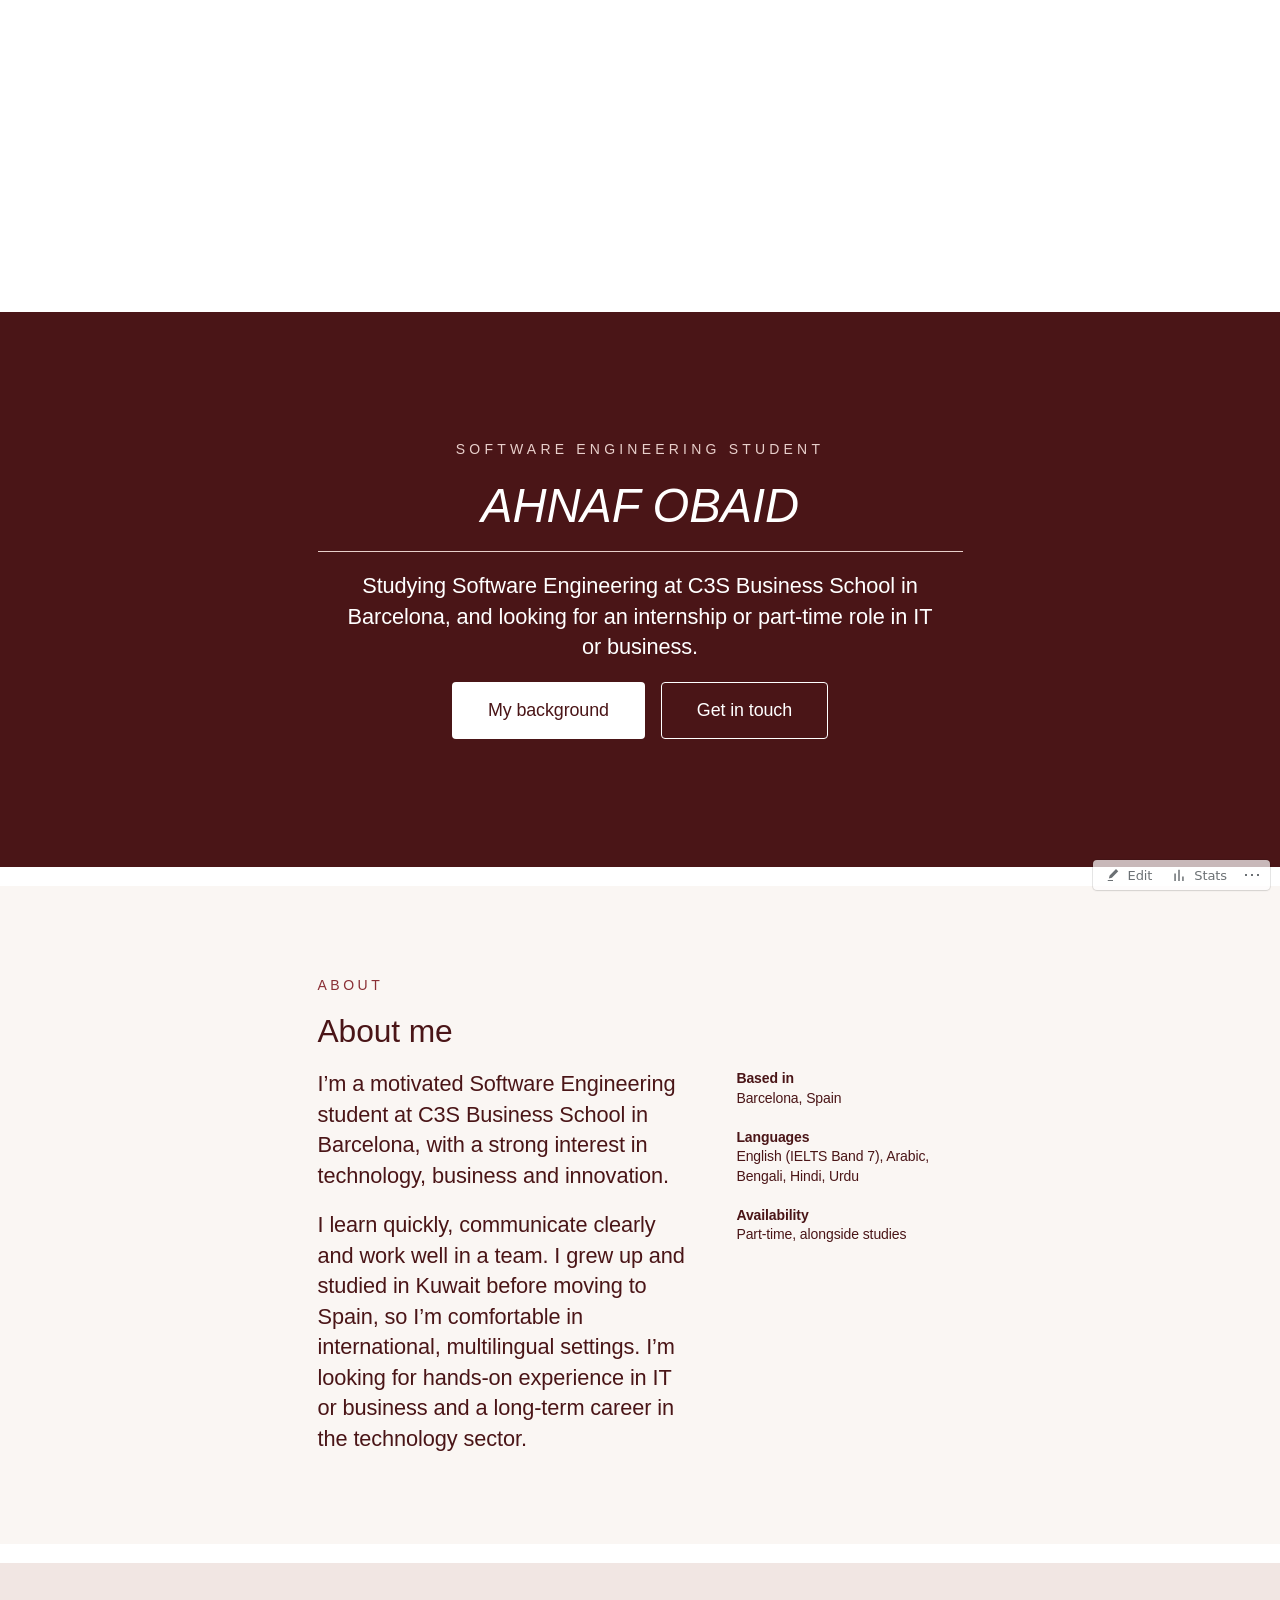
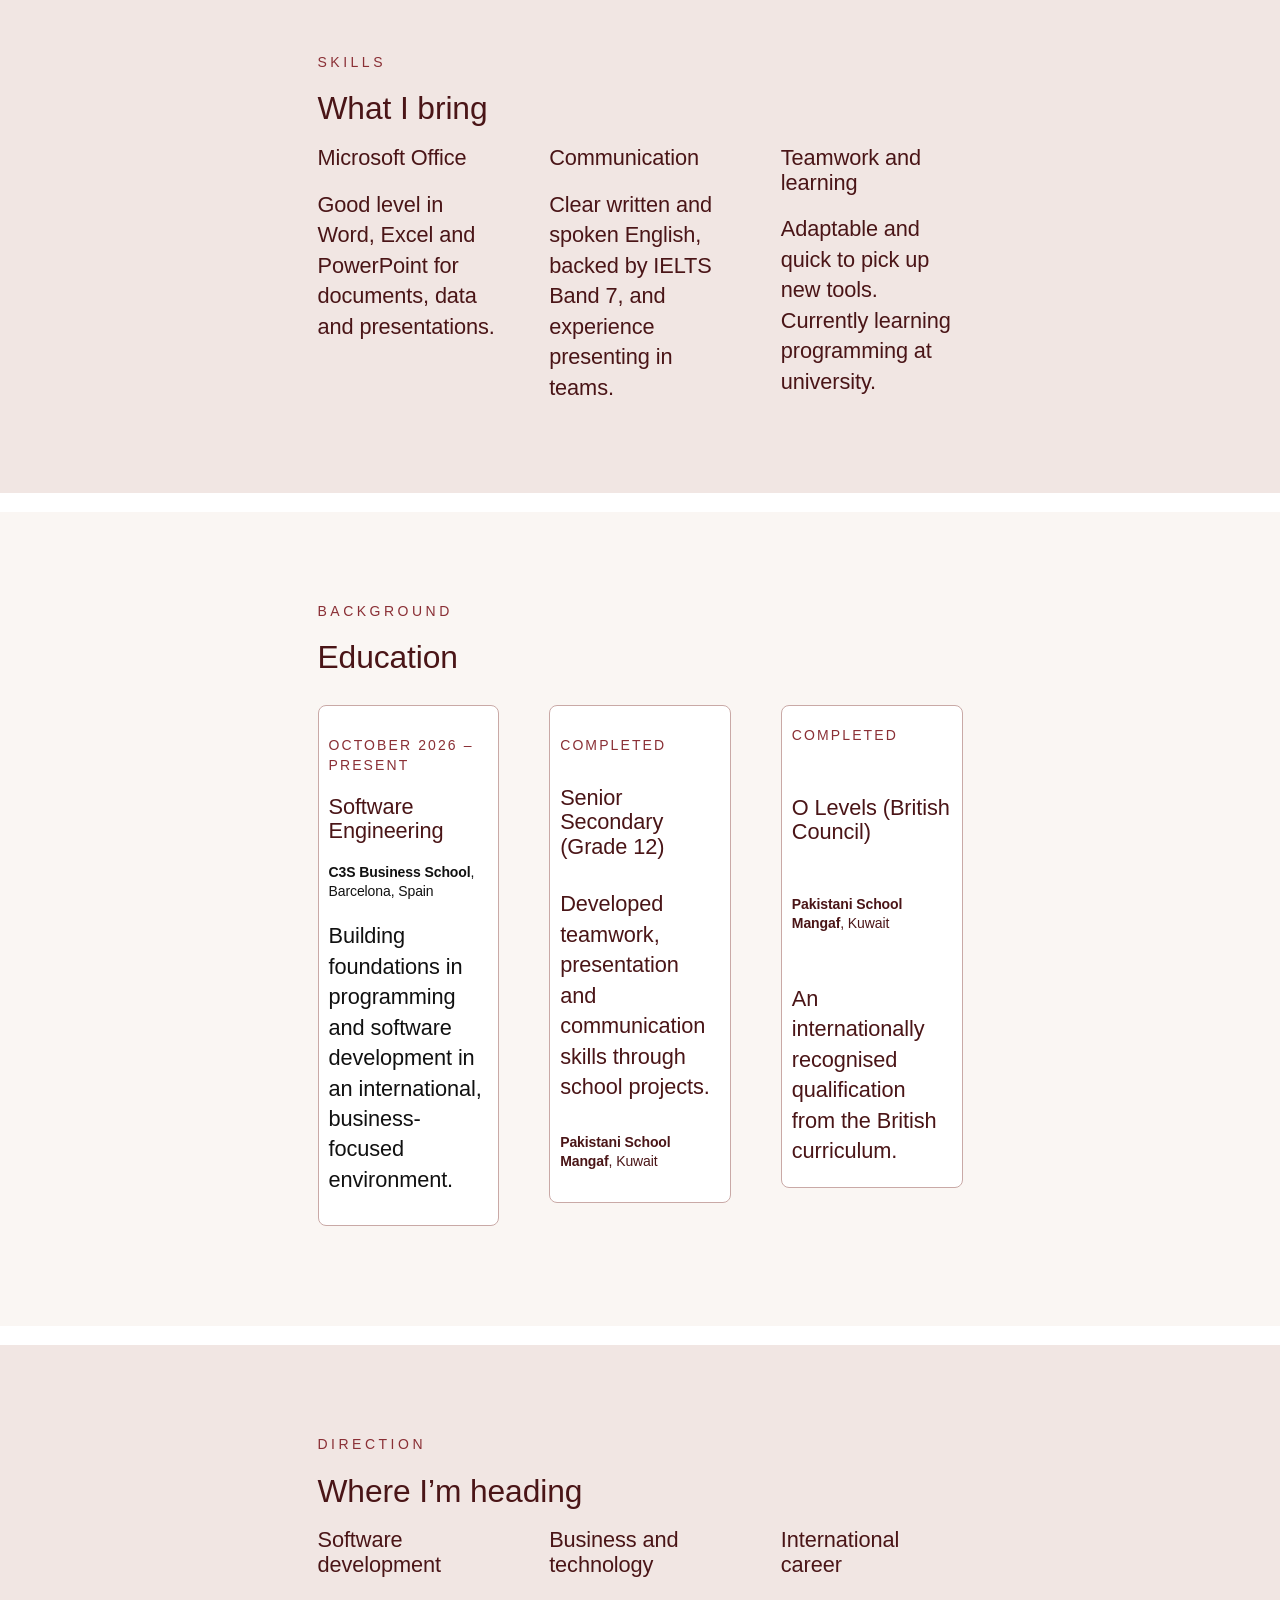
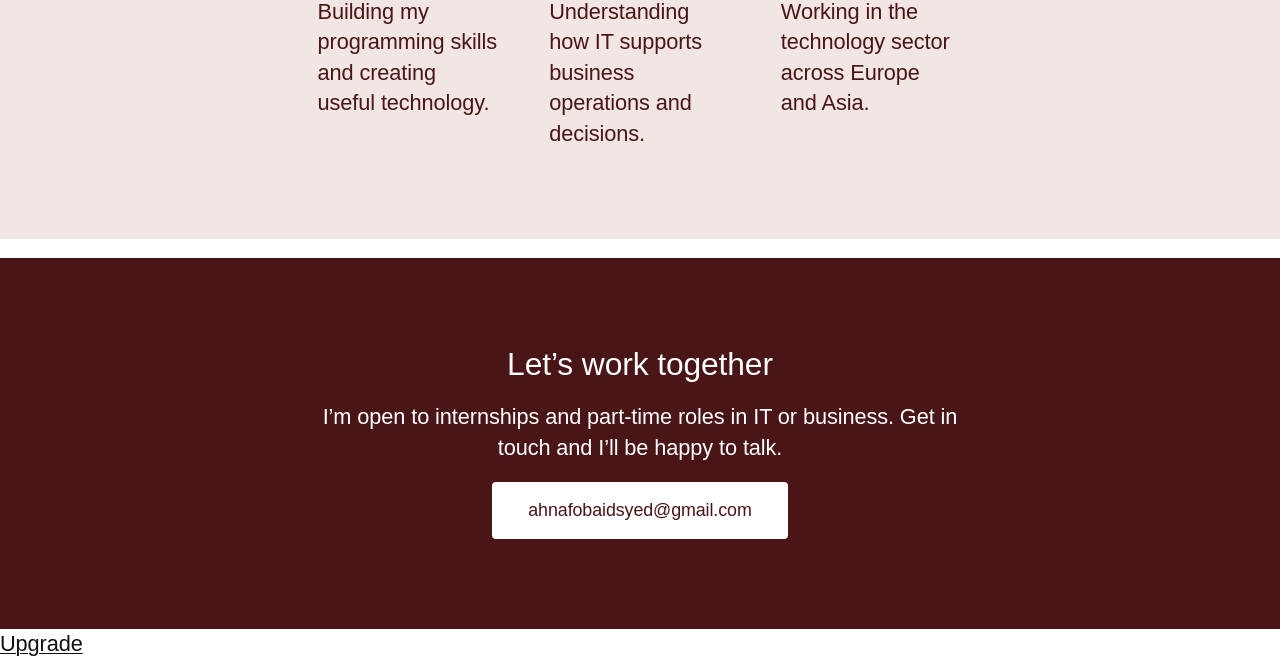
==== index.html @ d00e1584 "Add custom styles to index.html" ====
<!DOCTYPE html>
<!-- saved from url=(0033)https://ahnafobaid.wordpress.com/ -->
<html lang="en"><head><meta http-equiv="Content-Type" content="text/html; charset=UTF-8">
	<style>
  body, html, .wp-site-blocks, main, #page {
      margin-top: 0 !important;
      padding-top: 70px !important;
      top: 0 !important;
  }
</style>
	<meta name="viewport" content="width=device-width, initial-scale=1">
<meta name="robots" content="max-image-preview:large">
<title>Ahnaf Obaid – Personal Portfolio</title>
<link rel="dns-prefetch" href="https://s0.wp.com/">
<link rel="dns-prefetch" href="https://widgets.wp.com/">
<link rel="dns-prefetch" href="https://wordpress.com/">
<link rel="alternate" type="application/rss+xml" title="Ahnaf Obaid » Feed" href="https://ahnafobaid.wordpress.com/feed/">
<link rel="alternate" type="application/rss+xml" title="Ahnaf Obaid » Comments Feed" href="https://ahnafobaid.wordpress.com/comments/feed/">
	<script type="text/javascript">
		/* <![CDATA[ */
		function addLoadEvent(func) {
			var oldonload = window.onload;
			if (typeof window.onload != 'function') {
				window.onload = func;
			} else {
				window.onload = function () {
					oldonload();
					func();
				}
			}
		}
		/* ]]> */
	</script>
	<style id="wp-img-auto-sizes-contain-inline-css">
img:is([sizes=auto i],[sizes^="auto," i]){contain-intrinsic-size:3000px 1500px}
/*# sourceURL=wp-img-auto-sizes-contain-inline-css */
</style>
<link crossorigin="anonymous" rel="stylesheet" id="all-css-2-1" href="./index_files/saved_resource" type="text/css" media="all">
<style id="admin-bar-inline-css">
#wpadminbar .quicklinks li#wp-admin-bar-stats { height: 32px; }
#wpadminbar .quicklinks li#wp-admin-bar-stats a { height: 32px; padding: 0; }
#wpadminbar .quicklinks li#wp-admin-bar-stats a div { height: 32px; width: 95px; overflow: hidden; margin: 0 10px; }
#wpadminbar .quicklinks li#wp-admin-bar-stats a:hover div { width: auto; margin: 0 8px 0 10px; }
#wpadminbar .quicklinks li#wp-admin-bar-stats a img { height: 24px; margin: 4px 0; max-width: none; border: none; }
		#wpadminbar .quicklinks li img.blavatar {
			border-radius: 2px;
		}
		#wpadminbar #wp-admin-bar-site-name.has-site-icon > .ab-item {
			display: flex;
			align-items: center;
			gap: 6px;
		}
		#wpadminbar #wp-admin-bar-site-name.has-site-icon > .ab-item:before {
			content: none;
		}
		#wpadminbar #wp-admin-bar-site-name > .ab-item .site-icon {
			width: 20px;
			height: 20px;
			border-radius: 2px;
		}
		@media screen and (max-width: 782px) {
			#wpadminbar #wp-admin-bar-site-name > .ab-item .site-icon {
				position: absolute;
				top: 9px;
				left: 12px;
				width: 28px;
				height: 28px;
				margin: 0;
				border-radius: 4px;
			}
		}

		@media screen { html { margin-top: 32px !important; } }
		@media screen and ( max-width: 782px ) { html { margin-top: 46px !important; } }
	
@media print { #wpadminbar { display:none; } }

			.admin-bar {
				position: inherit !important;
				top: auto !important;
			}
			.admin-bar .goog-te-banner-frame {
				top: 32px !important
			}
			@media screen and (max-width: 782px) {
				.admin-bar .goog-te-banner-frame {
					top: 46px !important;
				}
			}
			@media screen and (max-width: 480px) {
				.admin-bar .goog-te-banner-frame {
					position: absolute;
				}
			}
		
/*# sourceURL=admin-bar-inline-css */
</style>
<style id="wp-block-site-title-inline-css">
.wp-block-site-title{box-sizing:border-box}.wp-block-site-title :where(a){color:inherit;font-family:inherit;font-size:inherit;font-style:inherit;font-weight:inherit;letter-spacing:inherit;line-height:inherit;text-decoration:inherit}
/*# sourceURL=/wp-content/plugins/gutenberg-core/v24.2.0/build/styles/block-library/site-title/style.min.css */
</style>
<style id="wp-block-group-inline-css">
.wp-block-group{box-sizing:border-box}:where(.wp-block-group.wp-block-group-is-layout-constrained){position:relative}
/*# sourceURL=/wp-content/plugins/gutenberg-core/v24.2.0/build/styles/block-library/group/style.min.css */
</style>
<style id="wp-block-paragraph-inline-css">
.is-small-text{font-size:.875em}.is-regular-text{font-size:1em}.is-large-text{font-size:2.25em}.is-larger-text{font-size:3em}.has-drop-cap:not(:focus):first-letter{float:left;font-size:8.4em;font-style:normal;font-weight:100;line-height:.68;margin:.05em .1em 0 0;text-transform:uppercase}body.rtl .has-drop-cap:not(:focus):first-letter{float:none;margin-left:.1em}p.has-drop-cap.has-background{overflow:hidden}:root :where(p.has-background){padding:var(--wp--style--block-background-padding,1.25em 2.375em)}:where(p.has-text-color:not(.has-link-color)) a{color:inherit}p.has-text-align-left[style*="writing-mode:vertical-lr"],p.has-text-align-right[style*="writing-mode:vertical-rl"]{rotate:180deg}
/*# sourceURL=/wp-content/plugins/gutenberg-core/v24.2.0/build/styles/block-library/paragraph/style.min.css */
</style>
<style id="wp-block-heading-inline-css">
h1:where(.wp-block-heading).has-background,h2:where(.wp-block-heading).has-background,h3:where(.wp-block-heading).has-background,h4:where(.wp-block-heading).has-background,h5:where(.wp-block-heading).has-background,h6:where(.wp-block-heading).has-background{padding:var(--wp--style--block-background-padding,1.25em 2.375em)}h1.has-text-align-left[style*=writing-mode]:where([style*=vertical-lr]),h1.has-text-align-right[style*=writing-mode]:where([style*=vertical-rl]),h2.has-text-align-left[style*=writing-mode]:where([style*=vertical-lr]),h2.has-text-align-right[style*=writing-mode]:where([style*=vertical-rl]),h3.has-text-align-left[style*=writing-mode]:where([style*=vertical-lr]),h3.has-text-align-right[style*=writing-mode]:where([style*=vertical-rl]),h4.has-text-align-left[style*=writing-mode]:where([style*=vertical-lr]),h4.has-text-align-right[style*=writing-mode]:where([style*=vertical-rl]),h5.has-text-align-left[style*=writing-mode]:where([style*=vertical-lr]),h5.has-text-align-right[style*=writing-mode]:where([style*=vertical-rl]),h6.has-text-align-left[style*=writing-mode]:where([style*=vertical-lr]),h6.has-text-align-right[style*=writing-mode]:where([style*=vertical-rl]){rotate:180deg}
/*# sourceURL=/wp-content/plugins/gutenberg-core/v24.2.0/build/styles/block-library/heading/style.min.css */
</style>
<style id="wp-block-separator-inline-css">
@charset "UTF-8";.wp-block-separator{border:none;border-top:2px solid}:root :where(.wp-block-separator.is-style-dots){height:auto;line-height:1;text-align:center}:root :where(.wp-block-separator.is-style-dots):before{color:currentColor;content:"···";font-family:serif;font-size:1.5em;letter-spacing:2em;padding-left:2em}.wp-block-separator.is-style-dots{background:none!important;border:none!important}
/*# sourceURL=/wp-content/plugins/gutenberg-core/v24.2.0/build/styles/block-library/separator/style.min.css */
</style>
<style id="wp-block-button-inline-css">
.wp-block-button__link{align-content:center;box-sizing:border-box;cursor:pointer;display:inline-block;height:100%;overflow-wrap:anywhere;text-align:center;word-break:normal}.wp-block-button__link.aligncenter{text-align:center}.wp-block-button__link.alignright{text-align:right}:where(.wp-block-button__link){border-radius:9999px;box-shadow:none;padding:calc(.667em + 2px) calc(1.333em + 2px);text-decoration:none}.wp-block-button[style*=text-decoration] .wp-block-button__link{text-decoration:inherit}.wp-block-buttons>.wp-block-button.has-custom-width{max-width:none}.wp-block-buttons>.wp-block-button.has-custom-width .wp-block-button__link{width:100%}.wp-block-buttons>.wp-block-button.has-custom-font-size .wp-block-button__link{font-size:inherit}.wp-block-buttons>.wp-block-button[class*=wp-block-button__width]{width:calc(var(--wp--block-button--width)*1% - var(--wp--style--block-gap, .5em)*(1 - var(--wp--block-button--width)/100))}.wp-block-buttons>.wp-block-button.wp-block-button__width-25{width:calc(25% - var(--wp--style--block-gap, .5em)*.75)}.wp-block-buttons>.wp-block-button.wp-block-button__width-50{width:calc(50% - var(--wp--style--block-gap, .5em)*.5)}.wp-block-buttons>.wp-block-button.wp-block-button__width-75{width:calc(75% - var(--wp--style--block-gap, .5em)*.25)}.wp-block-buttons>.wp-block-button.wp-block-button__width-100{flex-basis:100%;width:100%}.wp-block-buttons.is-vertical>.wp-block-button[class*=wp-block-button__width]{width:calc(var(--wp--block-button--width)*1%)}.wp-block-buttons.is-vertical>.wp-block-button.wp-block-button__width-25{width:25%}.wp-block-buttons.is-vertical>.wp-block-button.wp-block-button__width-50{width:50%}.wp-block-buttons.is-vertical>.wp-block-button.wp-block-button__width-75{width:75%}.wp-block-button.is-style-squared,.wp-block-button__link.wp-block-button.is-style-squared{border-radius:0}.wp-block-button.no-border-radius,.wp-block-button__link.no-border-radius{border-radius:0!important}:root :where(.wp-block-button .wp-block-button__link.is-style-outline),:root :where(.wp-block-button.is-style-outline>.wp-block-button__link){border:2px solid;padding:.667em 1.333em}:root :where(.wp-block-button .wp-block-button__link.is-style-outline:not(.has-text-color)),:root :where(.wp-block-button.is-style-outline>.wp-block-button__link:not(.has-text-color)){color:currentColor}:root :where(.wp-block-button .wp-block-button__link.is-style-outline:not(.has-background)),:root :where(.wp-block-button.is-style-outline>.wp-block-button__link:not(.has-background)){background-color:transparent;background-image:none}
/*# sourceURL=/wp-content/plugins/gutenberg-core/v24.2.0/build/styles/block-library/button/style.min.css */
</style>
<style id="wp-block-buttons-inline-css">
.wp-block-buttons{box-sizing:border-box}.wp-block-buttons.is-vertical{flex-direction:column}.wp-block-buttons.is-vertical>.wp-block-button:last-child{margin-bottom:0}.wp-block-buttons>.wp-block-button{display:inline-block;margin:0}.wp-block-buttons.is-content-justification-left{justify-content:flex-start}.wp-block-buttons.is-content-justification-left.is-vertical{align-items:flex-start}.wp-block-buttons.is-content-justification-center{justify-content:center}.wp-block-buttons.is-content-justification-center.is-vertical{align-items:center}.wp-block-buttons.is-content-justification-right{justify-content:flex-end}.wp-block-buttons.is-content-justification-right.is-vertical{align-items:flex-end}.wp-block-buttons.is-content-justification-space-between{justify-content:space-between}.wp-block-buttons.aligncenter{text-align:center}.wp-block-buttons:not(.is-content-justification-space-between,.is-content-justification-right,.is-content-justification-left,.is-content-justification-center) .wp-block-button.aligncenter{margin-left:auto;margin-right:auto;width:100%}.wp-block-buttons[style*=text-decoration] .wp-block-button,.wp-block-buttons[style*=text-decoration] .wp-block-button__link{text-decoration:inherit}.wp-block-buttons.has-custom-font-size .wp-block-button__link{font-size:inherit}.wp-block-buttons .wp-block-button__link{width:100%}.wp-block-button.aligncenter{text-align:center}
/*# sourceURL=/wp-content/plugins/gutenberg-core/v24.2.0/build/styles/block-library/buttons/style.min.css */
</style>
<style id="wp-block-columns-inline-css">
.wp-block-columns{box-sizing:border-box;display:flex;flex-wrap:wrap!important}@media (min-width:782px){.wp-block-columns{flex-wrap:nowrap!important}}.wp-block-columns{align-items:normal!important}.wp-block-columns.are-vertically-aligned-top{align-items:flex-start}.wp-block-columns.are-vertically-aligned-center{align-items:center}.wp-block-columns.are-vertically-aligned-bottom{align-items:flex-end}@media (max-width:781px){.wp-block-columns:not(.is-not-stacked-on-mobile)>.wp-block-column{flex-basis:100%!important}}@media (min-width:782px){.wp-block-columns:not(.is-not-stacked-on-mobile)>.wp-block-column{flex-basis:0;flex-grow:1}.wp-block-columns:not(.is-not-stacked-on-mobile)>.wp-block-column[style*=flex-basis]{flex-grow:0}}.wp-block-columns.is-not-stacked-on-mobile{flex-wrap:nowrap!important}.wp-block-columns.is-not-stacked-on-mobile>.wp-block-column{flex-basis:0;flex-grow:1}.wp-block-columns.is-not-stacked-on-mobile>.wp-block-column[style*=flex-basis]{flex-grow:0}:where(.wp-block-columns){margin-bottom:1.75em}:where(.wp-block-columns.has-background){padding:var(--wp--style--block-background-padding,1.25em 2.375em)}.wp-block-column{flex-grow:1;min-width:0;overflow-wrap:break-word;word-break:normal}.wp-block-column.is-vertically-aligned-top{align-self:flex-start}.wp-block-column.is-vertically-aligned-center{align-self:center}.wp-block-column.is-vertically-aligned-bottom{align-self:flex-end}.wp-block-column.is-vertically-aligned-stretch{align-self:stretch}.wp-block-column.is-vertically-aligned-bottom,.wp-block-column.is-vertically-aligned-center,.wp-block-column.is-vertically-aligned-top{width:100%}
/*# sourceURL=/wp-content/plugins/gutenberg-core/v24.2.0/build/styles/block-library/columns/style.min.css */
</style>
<style id="wp-block-post-content-inline-css">
.wp-block-post-content{display:flow-root}
/*# sourceURL=/wp-content/plugins/gutenberg-core/v24.2.0/build/styles/block-library/post-content/style.min.css */
</style>
<style id="wp-block-library-inline-css">
:root{--wp-block-synced-color:#7a00df;--wp-block-synced-color--rgb:122,0,223;--wp-bound-block-color:var(--wp-block-synced-color);--wp-editor-canvas-background:#ddd;--wp-admin-theme-color:#3858e9;--wp-admin-theme-color--rgb:56,88,233;--wp-admin-theme-color-darker-10:#2145e6;--wp-admin-theme-color-darker-10--rgb:33.0384615385,68.7307692308,230.4615384615;--wp-admin-theme-color-darker-20:#183ad6;--wp-admin-theme-color-darker-20--rgb:23.6923076923,58.1538461538,214.3076923077;--wp-admin-border-width-focus:2px}@media (min-resolution:192dpi){:root{--wp-admin-border-width-focus:1.5px}}body.admin-color-fresh{--wp-admin-theme-color:#007cba;--wp-admin-theme-color--rgb:0,124,186;--wp-admin-theme-color-darker-10:#006ba1;--wp-admin-theme-color-darker-10--rgb:0,107,160.5;--wp-admin-theme-color-darker-20:#005a87;--wp-admin-theme-color-darker-20--rgb:0,90,135;--wp-admin-border-width-focus:2px}@media (min-resolution:192dpi){body.admin-color-fresh{--wp-admin-border-width-focus:1.5px}}.wp-element-button{cursor:pointer}:root .has-very-light-gray-background-color{background-color:#eee}:root .has-very-dark-gray-background-color{background-color:#313131}:root .has-very-light-gray-color{color:#eee}:root .has-very-dark-gray-color{color:#313131}:root .has-vivid-green-cyan-to-vivid-cyan-blue-gradient-background{background:linear-gradient(135deg,#00d084,#0693e3)}:root .has-purple-crush-gradient-background{background:linear-gradient(135deg,#34e2e4,#4721fb 50%,#ab1dfe)}:root .has-hazy-dawn-gradient-background{background:linear-gradient(135deg,#faaca8,#dad0ec)}:root .has-subdued-olive-gradient-background{background:linear-gradient(135deg,#fafae1,#67a671)}:root .has-atomic-cream-gradient-background{background:linear-gradient(135deg,#fdd79a,#004a59)}:root .has-nightshade-gradient-background{background:linear-gradient(135deg,#330968,#31cdcf)}:root .has-midnight-gradient-background{background:linear-gradient(135deg,#020381,#2874fc)}:root{--wp--preset--font-size--normal:16px;--wp--preset--font-size--huge:42px}.has-regular-font-size{font-size:1em}.has-larger-font-size{font-size:2.625em}.has-normal-font-size{font-size:var(--wp--preset--font-size--normal)}.has-huge-font-size{font-size:var(--wp--preset--font-size--huge)}:root .has-text-align-center{text-align:center}:root .has-text-align-left{text-align:left}:root .has-text-align-right{text-align:right}.has-fit-text{white-space:nowrap!important}#end-resizable-editor-section{display:none}.aligncenter{clear:both}.items-justified-left{justify-content:flex-start}.items-justified-center{justify-content:center}.items-justified-right{justify-content:flex-end}.items-justified-space-between{justify-content:space-between}.screen-reader-text{border:0;clip-path:inset(50%);height:1px;margin:-1px;overflow:hidden;overflow-wrap:normal!important;padding:0;position:absolute;width:1px;word-break:normal!important}.screen-reader-text:focus{background-color:#ddd;clip-path:none;color:#444;display:block;font-size:1em;height:auto;left:5px;line-height:normal;padding:15px 23px 14px;text-decoration:none;top:5px;width:auto;z-index:100000}html :where(.has-border-color){border-style:solid}html :where([style^=border-color],[style*=";border-color"],[style*="; border-color"]){border-style:solid}html :where([style^=border-top-color],[style*=";border-top-color"],[style*="; border-top-color"]){border-top-style:solid}html :where([style^=border-right-color],[style*=";border-right-color"],[style*="; border-right-color"]){border-right-style:solid}html :where([style^=border-bottom-color],[style*=";border-bottom-color"],[style*="; border-bottom-color"]){border-bottom-style:solid}html :where([style^=border-left-color],[style*=";border-left-color"],[style*="; border-left-color"]){border-left-style:solid}html :where([style^=border-width],[style*=";border-width"],[style*="; border-width"]){border-style:solid}html :where([style^=border-top-width],[style*=";border-top-width"],[style*="; border-top-width"]){border-top-style:solid}html :where([style^=border-right-width],[style*=";border-right-width"],[style*="; border-right-width"]){border-right-style:solid}html :where([style^=border-bottom-width],[style*=";border-bottom-width"],[style*="; border-bottom-width"]){border-bottom-style:solid}html :where([style^=border-left-width],[style*=";border-left-width"],[style*="; border-left-width"]){border-left-style:solid}html :where(img[class*=wp-image-]){height:auto;max-width:100%}:where(figure){margin:0 0 1em}html :where(.is-position-sticky){--wp-admin--admin-bar--position-offset:var(--wp-admin--admin-bar--height,0px)}@media screen and (max-width:600px){html :where(.is-position-sticky){--wp-admin--admin-bar--position-offset:0px}}@supports (not (-webkit-backdrop-filter:blur(1px))) and (not (-moz-appearance:none)){mtd[columnalign=right]{text-align:-webkit-right}mtd[columnalign=left]{text-align:-webkit-left}menclose[notation~=top]{border-top:.065em solid;padding-top:.1em}menclose[notation~=bottom]{border-bottom:.065em solid;padding-bottom:.1em}}
.has-text-align-justify {
	text-align:justify;
}
.has-text-align-justify{text-align:justify;}
/*# sourceURL=wp-block-library-inline-css */
</style>
<style id="global-styles-inline-css">
:root{--wp--preset--aspect-ratio--square: 1;--wp--preset--aspect-ratio--4-3: 4/3;--wp--preset--aspect-ratio--3-4: 3/4;--wp--preset--aspect-ratio--3-2: 3/2;--wp--preset--aspect-ratio--2-3: 2/3;--wp--preset--aspect-ratio--16-9: 16/9;--wp--preset--aspect-ratio--9-16: 9/16;--wp--preset--color--black: #000000;--wp--preset--color--cyan-bluish-gray: #abb8c3;--wp--preset--color--white: #ffffff;--wp--preset--color--pale-pink: #f78da7;--wp--preset--color--vivid-red: #cf2e2e;--wp--preset--color--luminous-vivid-orange: #ff6900;--wp--preset--color--luminous-vivid-amber: #fcb900;--wp--preset--color--light-green-cyan: #7bdcb5;--wp--preset--color--vivid-green-cyan: #00d084;--wp--preset--color--pale-cyan-blue: #8ed1fc;--wp--preset--color--vivid-cyan-blue: #0693e3;--wp--preset--color--vivid-purple: #9b51e0;--wp--preset--color--base: #FFFFFF;--wp--preset--color--contrast: #111111;--wp--preset--color--accent-1: #FFEE58;--wp--preset--color--accent-2: #F6CFF4;--wp--preset--color--accent-3: #503AA8;--wp--preset--color--accent-4: #686868;--wp--preset--color--accent-5: #FBFAF3;--wp--preset--color--accent-6: color-mix(in srgb, currentColor 20%, transparent);--wp--preset--gradient--vivid-cyan-blue-to-vivid-purple: linear-gradient(135deg,rgb(6,147,227) 0%,rgb(155,81,224) 100%);--wp--preset--gradient--light-green-cyan-to-vivid-green-cyan: linear-gradient(135deg,rgb(122,220,180) 0%,rgb(0,208,130) 100%);--wp--preset--gradient--luminous-vivid-amber-to-luminous-vivid-orange: linear-gradient(135deg,rgb(252,185,0) 0%,rgb(255,105,0) 100%);--wp--preset--gradient--luminous-vivid-orange-to-vivid-red: linear-gradient(135deg,rgb(255,105,0) 0%,rgb(207,46,46) 100%);--wp--preset--gradient--very-light-gray-to-cyan-bluish-gray: linear-gradient(135deg,rgb(238,238,238) 0%,rgb(169,184,195) 100%);--wp--preset--gradient--cool-to-warm-spectrum: linear-gradient(135deg,rgb(74,234,220) 0%,rgb(151,120,209) 20%,rgb(207,42,186) 40%,rgb(238,44,130) 60%,rgb(251,105,98) 80%,rgb(254,248,76) 100%);--wp--preset--gradient--blush-light-purple: linear-gradient(135deg,rgb(255,206,236) 0%,rgb(152,150,240) 100%);--wp--preset--gradient--blush-bordeaux: linear-gradient(135deg,rgb(254,205,165) 0%,rgb(254,45,45) 50%,rgb(107,0,62) 100%);--wp--preset--gradient--luminous-dusk: linear-gradient(135deg,rgb(255,203,112) 0%,rgb(199,81,192) 50%,rgb(65,88,208) 100%);--wp--preset--gradient--pale-ocean: linear-gradient(135deg,rgb(255,245,203) 0%,rgb(182,227,212) 50%,rgb(51,167,181) 100%);--wp--preset--gradient--electric-grass: linear-gradient(135deg,rgb(202,248,128) 0%,rgb(113,206,126) 100%);--wp--preset--gradient--midnight: linear-gradient(135deg,rgb(2,3,129) 0%,rgb(40,116,252) 100%);--wp--preset--font-size--small: 0.875rem;--wp--preset--font-size--medium: clamp(1rem, 1rem + ((1vw - 0.2rem) * 0.196), 1.125rem);--wp--preset--font-size--large: clamp(1.125rem, 1.125rem + ((1vw - 0.2rem) * 0.392), 1.375rem);--wp--preset--font-size--x-large: clamp(1.75rem, 1.75rem + ((1vw - 0.2rem) * 0.392), 2rem);--wp--preset--font-size--xx-large: clamp(2.15rem, 2.15rem + ((1vw - 0.2rem) * 1.333), 3rem);--wp--preset--font-family--albert-sans: 'Albert Sans', sans-serif;--wp--preset--font-family--alegreya: Alegreya, serif;--wp--preset--font-family--arvo: Arvo, serif;--wp--preset--font-family--bodoni-moda: 'Bodoni Moda', serif;--wp--preset--font-family--bricolage-grotesque: 'Bricolage Grotesque', sans-serif;--wp--preset--font-family--cabin: Cabin, sans-serif;--wp--preset--font-family--chivo: Chivo, sans-serif;--wp--preset--font-family--commissioner: Commissioner, sans-serif;--wp--preset--font-family--cormorant: Cormorant, serif;--wp--preset--font-family--courier-prime: 'Courier Prime', monospace;--wp--preset--font-family--crimson-pro: 'Crimson Pro', serif;--wp--preset--font-family--dm-mono: 'DM Mono', monospace;--wp--preset--font-family--dm-sans: 'DM Sans', sans-serif;--wp--preset--font-family--dm-serif-display: 'DM Serif Display', serif;--wp--preset--font-family--domine: Domine, serif;--wp--preset--font-family--eb-garamond: 'EB Garamond', serif;--wp--preset--font-family--epilogue: Epilogue, sans-serif;--wp--preset--font-family--fahkwang: Fahkwang, sans-serif;--wp--preset--font-family--figtree: Figtree, sans-serif;--wp--preset--font-family--fira-sans: 'Fira Sans', sans-serif;--wp--preset--font-family--fjalla-one: 'Fjalla One', sans-serif;--wp--preset--font-family--fraunces: Fraunces, serif;--wp--preset--font-family--gabarito: Gabarito, system-ui;--wp--preset--font-family--ibm-plex-mono: 'IBM Plex Mono', monospace;--wp--preset--font-family--ibm-plex-sans: 'IBM Plex Sans', sans-serif;--wp--preset--font-family--ibarra-real-nova: 'Ibarra Real Nova', serif;--wp--preset--font-family--instrument-serif: 'Instrument Serif', serif;--wp--preset--font-family--inter: Inter, sans-serif;--wp--preset--font-family--josefin-sans: 'Josefin Sans', sans-serif;--wp--preset--font-family--jost: Jost, sans-serif;--wp--preset--font-family--libre-baskerville: 'Libre Baskerville', serif;--wp--preset--font-family--libre-franklin: 'Libre Franklin', sans-serif;--wp--preset--font-family--literata: Literata, serif;--wp--preset--font-family--lora: Lora, serif;--wp--preset--font-family--merriweather: Merriweather, serif;--wp--preset--font-family--montserrat: Montserrat, sans-serif;--wp--preset--font-family--newsreader: Newsreader, serif;--wp--preset--font-family--noto-sans-mono: 'Noto Sans Mono', sans-serif;--wp--preset--font-family--nunito: Nunito, sans-serif;--wp--preset--font-family--open-sans: 'Open Sans', sans-serif;--wp--preset--font-family--overpass: Overpass, sans-serif;--wp--preset--font-family--pt-serif: 'PT Serif', serif;--wp--preset--font-family--petrona: Petrona, serif;--wp--preset--font-family--piazzolla: Piazzolla, serif;--wp--preset--font-family--playfair-display: 'Playfair Display', serif;--wp--preset--font-family--plus-jakarta-sans: 'Plus Jakarta Sans', sans-serif;--wp--preset--font-family--poppins: Poppins, sans-serif;--wp--preset--font-family--raleway: Raleway, sans-serif;--wp--preset--font-family--roboto: Roboto, sans-serif;--wp--preset--font-family--roboto-slab: 'Roboto Slab', serif;--wp--preset--font-family--rubik: Rubik, sans-serif;--wp--preset--font-family--rufina: Rufina, serif;--wp--preset--font-family--sora: Sora, sans-serif;--wp--preset--font-family--source-sans-3: 'Source Sans 3', sans-serif;--wp--preset--font-family--source-serif-4: 'Source Serif 4', serif;--wp--preset--font-family--space-mono: 'Space Mono', monospace;--wp--preset--font-family--syne: Syne, sans-serif;--wp--preset--font-family--texturina: Texturina, serif;--wp--preset--font-family--urbanist: Urbanist, sans-serif;--wp--preset--font-family--work-sans: 'Work Sans', sans-serif;--wp--preset--font-family--manrope: Manrope, sans-serif;--wp--preset--font-family--fira-code: "Fira Code", monospace;--wp--preset--text-shadow--light: 0.05em 0.05em 0.1em rgba(0, 0, 0, 0.3);--wp--preset--text-shadow--strong: 0.1em 0.1em 0.25em rgba(0, 0, 0, 0.5);--wp--preset--spacing--20: 10px;--wp--preset--spacing--30: 20px;--wp--preset--spacing--40: 30px;--wp--preset--spacing--50: clamp(30px, 5vw, 50px);--wp--preset--spacing--60: clamp(30px, 7vw, 70px);--wp--preset--spacing--70: clamp(50px, 7vw, 90px);--wp--preset--spacing--80: clamp(70px, 10vw, 140px);--wp--preset--shadow--natural: 6px 6px 9px rgba(0, 0, 0, 0.2);--wp--preset--shadow--deep: 12px 12px 50px rgba(0, 0, 0, 0.4);--wp--preset--shadow--sharp: 6px 6px 0px rgba(0, 0, 0, 0.2);--wp--preset--shadow--outlined: 6px 6px 0px -3px rgb(255, 255, 255), 6px 6px rgb(0, 0, 0);--wp--preset--shadow--crisp: 6px 6px 0px rgb(0, 0, 0);}.wp-block-button{--wp--preset--dimension--25: 25%;--wp--preset--dimension--50: 50%;--wp--preset--dimension--75: 75%;--wp--preset--dimension--100: 100%;}:root { --wp--style--global--content-size: 645px;--wp--style--global--wide-size: 1340px; }:where(body) { margin: 0; }.wp-site-blocks { padding-top: var(--wp--style--root--padding-top); padding-bottom: var(--wp--style--root--padding-bottom); }.has-global-padding { padding-right: var(--wp--style--root--padding-right); padding-left: var(--wp--style--root--padding-left); }.has-global-padding > .alignfull { margin-right: calc(var(--wp--style--root--padding-right) * -1); margin-left: calc(var(--wp--style--root--padding-left) * -1); }.has-global-padding :where(:not(.alignfull.is-layout-flow) > .has-global-padding:not(.wp-block-block, .alignfull)) { padding-right: 0; padding-left: 0; }.has-global-padding :where(:not(.alignfull.is-layout-flow) > .has-global-padding:not(.wp-block-block, .alignfull)) > .alignfull { margin-left: 0; margin-right: 0; }.wp-site-blocks > .alignleft { float: left; margin-right: 2em; }.wp-site-blocks > .alignright { float: right; margin-left: 2em; }.wp-site-blocks > .aligncenter { justify-content: center; margin-left: auto; margin-right: auto; }:where(.wp-site-blocks) > * { margin-block-start: 1.2rem; margin-block-end: 0; }:where(.wp-site-blocks) > :first-child { margin-block-start: 0; }:where(.wp-site-blocks) > :last-child { margin-block-end: 0; }:root { --wp--style--block-gap: 1.2rem; }:root :where(.is-layout-flow) > :first-child{margin-block-start: 0;}:root :where(.is-layout-flow) > :last-child{margin-block-end: 0;}:root :where(.is-layout-flow) > *{margin-block-start: 1.2rem;margin-block-end: 0;}:root :where(.is-layout-constrained) > :first-child{margin-block-start: 0;}:root :where(.is-layout-constrained) > :last-child{margin-block-end: 0;}:root :where(.is-layout-constrained) > *{margin-block-start: 1.2rem;margin-block-end: 0;}:root :where(.is-layout-flex){gap: 1.2rem;}:root :where(.is-layout-grid){gap: 1.2rem;}.is-layout-flow > .alignleft{float: left;margin-inline-start: 0;margin-inline-end: 2em;}.is-layout-flow > .alignright{float: right;margin-inline-start: 2em;margin-inline-end: 0;}.is-layout-flow > .aligncenter{margin-left: auto !important;margin-right: auto !important;}.is-layout-constrained > .alignleft{float: left;margin-inline-start: 0;margin-inline-end: 2em;}.is-layout-constrained > .alignright{float: right;margin-inline-start: 2em;margin-inline-end: 0;}.is-layout-constrained > .aligncenter{margin-left: auto !important;margin-right: auto !important;}.is-layout-constrained > :where(:not(.alignleft):not(.alignright):not(.alignfull)){max-width: var(--wp--style--global--content-size);margin-left: auto !important;margin-right: auto !important;}.is-layout-constrained > .alignwide{max-width: var(--wp--style--global--wide-size);}body .is-layout-flex{display: flex;}.is-layout-flex{flex-wrap: wrap;align-items: center;}.is-layout-flex > :is(*, div){margin: 0;}body .is-layout-grid{display: grid;}.is-layout-grid > :is(*, div){margin: 0;}body{background-color: var(--wp--preset--color--base);color: var(--wp--preset--color--contrast);font-family: var(--wp--preset--font-family--manrope);font-size: var(--wp--preset--font-size--large);font-weight: 300;letter-spacing: -0.1px;line-height: 1.4;--wp--style--root--padding-top: 0px;--wp--style--root--padding-right: var(--wp--preset--spacing--50);--wp--style--root--padding-bottom: 0px;--wp--style--root--padding-left: var(--wp--preset--spacing--50);}a:where(:not(.wp-element-button)){color: currentColor;}:root :where(a:where(:not(.wp-element-button)):hover){text-decoration: none;}h1, h2, h3, h4, h5, h6{font-weight: 400;letter-spacing: -0.1px;line-height: 1.125;}h1{font-size: var(--wp--preset--font-size--xx-large);}h2{font-size: var(--wp--preset--font-size--x-large);}h3{font-size: var(--wp--preset--font-size--large);}h4{font-size: var(--wp--preset--font-size--medium);}h5{font-size: var(--wp--preset--font-size--small);letter-spacing: 0.5px;}h6{font-size: var(--wp--preset--font-size--small);font-weight: 700;letter-spacing: 1.4px;text-transform: uppercase;}:root :where(.wp-element-button, .wp-block-button__link){background-color: var(--wp--preset--color--contrast);border-width: 0;color: var(--wp--preset--color--base);font-family: inherit;font-size: var(--wp--preset--font-size--medium);font-style: inherit;font-weight: inherit;letter-spacing: inherit;line-height: inherit;padding-top: 1rem;padding-right: 2.25rem;padding-bottom: 1rem;padding-left: 2.25rem;text-decoration: none;text-transform: inherit;}:root :where(.wp-element-button:hover, .wp-block-button__link:hover){background-color: color-mix(in srgb, var(--wp--preset--color--contrast) 85%, transparent);border-color: transparent;color: var(--wp--preset--color--base);}:root :where(.wp-element-button:focus, .wp-block-button__link:focus){outline-color: var(--wp--preset--color--accent-4);outline-offset: 2px;}:root :where(.wp-element-caption, .wp-block-audio figcaption, .wp-block-embed figcaption, .wp-block-gallery figcaption, .wp-block-image figcaption, .wp-block-table figcaption, .wp-block-video figcaption){font-size: var(--wp--preset--font-size--small);line-height: 1.4;}.has-black-color{color: var(--wp--preset--color--black) !important;}.has-cyan-bluish-gray-color{color: var(--wp--preset--color--cyan-bluish-gray) !important;}.has-white-color{color: var(--wp--preset--color--white) !important;}.has-pale-pink-color{color: var(--wp--preset--color--pale-pink) !important;}.has-vivid-red-color{color: var(--wp--preset--color--vivid-red) !important;}.has-luminous-vivid-orange-color{color: var(--wp--preset--color--luminous-vivid-orange) !important;}.has-luminous-vivid-amber-color{color: var(--wp--preset--color--luminous-vivid-amber) !important;}.has-light-green-cyan-color{color: var(--wp--preset--color--light-green-cyan) !important;}.has-vivid-green-cyan-color{color: var(--wp--preset--color--vivid-green-cyan) !important;}.has-pale-cyan-blue-color{color: var(--wp--preset--color--pale-cyan-blue) !important;}.has-vivid-cyan-blue-color{color: var(--wp--preset--color--vivid-cyan-blue) !important;}.has-vivid-purple-color{color: var(--wp--preset--color--vivid-purple) !important;}.has-base-color{color: var(--wp--preset--color--base) !important;}.has-contrast-color{color: var(--wp--preset--color--contrast) !important;}.has-accent-1-color{color: var(--wp--preset--color--accent-1) !important;}.has-accent-2-color{color: var(--wp--preset--color--accent-2) !important;}.has-accent-3-color{color: var(--wp--preset--color--accent-3) !important;}.has-accent-4-color{color: var(--wp--preset--color--accent-4) !important;}.has-accent-5-color{color: var(--wp--preset--color--accent-5) !important;}.has-accent-6-color{color: var(--wp--preset--color--accent-6) !important;}.has-black-background-color{background-color: var(--wp--preset--color--black) !important;}.has-cyan-bluish-gray-background-color{background-color: var(--wp--preset--color--cyan-bluish-gray) !important;}.has-white-background-color{background-color: var(--wp--preset--color--white) !important;}.has-pale-pink-background-color{background-color: var(--wp--preset--color--pale-pink) !important;}.has-vivid-red-background-color{background-color: var(--wp--preset--color--vivid-red) !important;}.has-luminous-vivid-orange-background-color{background-color: var(--wp--preset--color--luminous-vivid-orange) !important;}.has-luminous-vivid-amber-background-color{background-color: var(--wp--preset--color--luminous-vivid-amber) !important;}.has-light-green-cyan-background-color{background-color: var(--wp--preset--color--light-green-cyan) !important;}.has-vivid-green-cyan-background-color{background-color: var(--wp--preset--color--vivid-green-cyan) !important;}.has-pale-cyan-blue-background-color{background-color: var(--wp--preset--color--pale-cyan-blue) !important;}.has-vivid-cyan-blue-background-color{background-color: var(--wp--preset--color--vivid-cyan-blue) !important;}.has-vivid-purple-background-color{background-color: var(--wp--preset--color--vivid-purple) !important;}.has-base-background-color{background-color: var(--wp--preset--color--base) !important;}.has-contrast-background-color{background-color: var(--wp--preset--color--contrast) !important;}.has-accent-1-background-color{background-color: var(--wp--preset--color--accent-1) !important;}.has-accent-2-background-color{background-color: var(--wp--preset--color--accent-2) !important;}.has-accent-3-background-color{background-color: var(--wp--preset--color--accent-3) !important;}.has-accent-4-background-color{background-color: var(--wp--preset--color--accent-4) !important;}.has-accent-5-background-color{background-color: var(--wp--preset--color--accent-5) !important;}.has-accent-6-background-color{background-color: var(--wp--preset--color--accent-6) !important;}.has-black-border-color{border-color: var(--wp--preset--color--black) !important;}.has-cyan-bluish-gray-border-color{border-color: var(--wp--preset--color--cyan-bluish-gray) !important;}.has-white-border-color{border-color: var(--wp--preset--color--white) !important;}.has-pale-pink-border-color{border-color: var(--wp--preset--color--pale-pink) !important;}.has-vivid-red-border-color{border-color: var(--wp--preset--color--vivid-red) !important;}.has-luminous-vivid-orange-border-color{border-color: var(--wp--preset--color--luminous-vivid-orange) !important;}.has-luminous-vivid-amber-border-color{border-color: var(--wp--preset--color--luminous-vivid-amber) !important;}.has-light-green-cyan-border-color{border-color: var(--wp--preset--color--light-green-cyan) !important;}.has-vivid-green-cyan-border-color{border-color: var(--wp--preset--color--vivid-green-cyan) !important;}.has-pale-cyan-blue-border-color{border-color: var(--wp--preset--color--pale-cyan-blue) !important;}.has-vivid-cyan-blue-border-color{border-color: var(--wp--preset--color--vivid-cyan-blue) !important;}.has-vivid-purple-border-color{border-color: var(--wp--preset--color--vivid-purple) !important;}.has-base-border-color{border-color: var(--wp--preset--color--base) !important;}.has-contrast-border-color{border-color: var(--wp--preset--color--contrast) !important;}.has-accent-1-border-color{border-color: var(--wp--preset--color--accent-1) !important;}.has-accent-2-border-color{border-color: var(--wp--preset--color--accent-2) !important;}.has-accent-3-border-color{border-color: var(--wp--preset--color--accent-3) !important;}.has-accent-4-border-color{border-color: var(--wp--preset--color--accent-4) !important;}.has-accent-5-border-color{border-color: var(--wp--preset--color--accent-5) !important;}.has-accent-6-border-color{border-color: var(--wp--preset--color--accent-6) !important;}.has-vivid-cyan-blue-to-vivid-purple-gradient-background{background: var(--wp--preset--gradient--vivid-cyan-blue-to-vivid-purple) !important;}.has-light-green-cyan-to-vivid-green-cyan-gradient-background{background: var(--wp--preset--gradient--light-green-cyan-to-vivid-green-cyan) !important;}.has-luminous-vivid-amber-to-luminous-vivid-orange-gradient-background{background: var(--wp--preset--gradient--luminous-vivid-amber-to-luminous-vivid-orange) !important;}.has-luminous-vivid-orange-to-vivid-red-gradient-background{background: var(--wp--preset--gradient--luminous-vivid-orange-to-vivid-red) !important;}.has-very-light-gray-to-cyan-bluish-gray-gradient-background{background: var(--wp--preset--gradient--very-light-gray-to-cyan-bluish-gray) !important;}.has-cool-to-warm-spectrum-gradient-background{background: var(--wp--preset--gradient--cool-to-warm-spectrum) !important;}.has-blush-light-purple-gradient-background{background: var(--wp--preset--gradient--blush-light-purple) !important;}.has-blush-bordeaux-gradient-background{background: var(--wp--preset--gradient--blush-bordeaux) !important;}.has-luminous-dusk-gradient-background{background: var(--wp--preset--gradient--luminous-dusk) !important;}.has-pale-ocean-gradient-background{background: var(--wp--preset--gradient--pale-ocean) !important;}.has-electric-grass-gradient-background{background: var(--wp--preset--gradient--electric-grass) !important;}.has-midnight-gradient-background{background: var(--wp--preset--gradient--midnight) !important;}.has-small-font-size{font-size: var(--wp--preset--font-size--small) !important;}.has-medium-font-size{font-size: var(--wp--preset--font-size--medium) !important;}.has-large-font-size{font-size: var(--wp--preset--font-size--large) !important;}.has-x-large-font-size{font-size: var(--wp--preset--font-size--x-large) !important;}.has-xx-large-font-size{font-size: var(--wp--preset--font-size--xx-large) !important;}.has-albert-sans-font-family{font-family: var(--wp--preset--font-family--albert-sans) !important;}.has-alegreya-font-family{font-family: var(--wp--preset--font-family--alegreya) !important;}.has-arvo-font-family{font-family: var(--wp--preset--font-family--arvo) !important;}.has-bodoni-moda-font-family{font-family: var(--wp--preset--font-family--bodoni-moda) !important;}.has-bricolage-grotesque-font-family{font-family: var(--wp--preset--font-family--bricolage-grotesque) !important;}.has-cabin-font-family{font-family: var(--wp--preset--font-family--cabin) !important;}.has-chivo-font-family{font-family: var(--wp--preset--font-family--chivo) !important;}.has-commissioner-font-family{font-family: var(--wp--preset--font-family--commissioner) !important;}.has-cormorant-font-family{font-family: var(--wp--preset--font-family--cormorant) !important;}.has-courier-prime-font-family{font-family: var(--wp--preset--font-family--courier-prime) !important;}.has-crimson-pro-font-family{font-family: var(--wp--preset--font-family--crimson-pro) !important;}.has-dm-mono-font-family{font-family: var(--wp--preset--font-family--dm-mono) !important;}.has-dm-sans-font-family{font-family: var(--wp--preset--font-family--dm-sans) !important;}.has-dm-serif-display-font-family{font-family: var(--wp--preset--font-family--dm-serif-display) !important;}.has-domine-font-family{font-family: var(--wp--preset--font-family--domine) !important;}.has-eb-garamond-font-family{font-family: var(--wp--preset--font-family--eb-garamond) !important;}.has-epilogue-font-family{font-family: var(--wp--preset--font-family--epilogue) !important;}.has-fahkwang-font-family{font-family: var(--wp--preset--font-family--fahkwang) !important;}.has-figtree-font-family{font-family: var(--wp--preset--font-family--figtree) !important;}.has-fira-sans-font-family{font-family: var(--wp--preset--font-family--fira-sans) !important;}.has-fjalla-one-font-family{font-family: var(--wp--preset--font-family--fjalla-one) !important;}.has-fraunces-font-family{font-family: var(--wp--preset--font-family--fraunces) !important;}.has-gabarito-font-family{font-family: var(--wp--preset--font-family--gabarito) !important;}.has-ibm-plex-mono-font-family{font-family: var(--wp--preset--font-family--ibm-plex-mono) !important;}.has-ibm-plex-sans-font-family{font-family: var(--wp--preset--font-family--ibm-plex-sans) !important;}.has-ibarra-real-nova-font-family{font-family: var(--wp--preset--font-family--ibarra-real-nova) !important;}.has-instrument-serif-font-family{font-family: var(--wp--preset--font-family--instrument-serif) !important;}.has-inter-font-family{font-family: var(--wp--preset--font-family--inter) !important;}.has-josefin-sans-font-family{font-family: var(--wp--preset--font-family--josefin-sans) !important;}.has-jost-font-family{font-family: var(--wp--preset--font-family--jost) !important;}.has-libre-baskerville-font-family{font-family: var(--wp--preset--font-family--libre-baskerville) !important;}.has-libre-franklin-font-family{font-family: var(--wp--preset--font-family--libre-franklin) !important;}.has-literata-font-family{font-family: var(--wp--preset--font-family--literata) !important;}.has-lora-font-family{font-family: var(--wp--preset--font-family--lora) !important;}.has-merriweather-font-family{font-family: var(--wp--preset--font-family--merriweather) !important;}.has-montserrat-font-family{font-family: var(--wp--preset--font-family--montserrat) !important;}.has-newsreader-font-family{font-family: var(--wp--preset--font-family--newsreader) !important;}.has-noto-sans-mono-font-family{font-family: var(--wp--preset--font-family--noto-sans-mono) !important;}.has-nunito-font-family{font-family: var(--wp--preset--font-family--nunito) !important;}.has-open-sans-font-family{font-family: var(--wp--preset--font-family--open-sans) !important;}.has-overpass-font-family{font-family: var(--wp--preset--font-family--overpass) !important;}.has-pt-serif-font-family{font-family: var(--wp--preset--font-family--pt-serif) !important;}.has-petrona-font-family{font-family: var(--wp--preset--font-family--petrona) !important;}.has-piazzolla-font-family{font-family: var(--wp--preset--font-family--piazzolla) !important;}.has-playfair-display-font-family{font-family: var(--wp--preset--font-family--playfair-display) !important;}.has-plus-jakarta-sans-font-family{font-family: var(--wp--preset--font-family--plus-jakarta-sans) !important;}.has-poppins-font-family{font-family: var(--wp--preset--font-family--poppins) !important;}.has-raleway-font-family{font-family: var(--wp--preset--font-family--raleway) !important;}.has-roboto-font-family{font-family: var(--wp--preset--font-family--roboto) !important;}.has-roboto-slab-font-family{font-family: var(--wp--preset--font-family--roboto-slab) !important;}.has-rubik-font-family{font-family: var(--wp--preset--font-family--rubik) !important;}.has-rufina-font-family{font-family: var(--wp--preset--font-family--rufina) !important;}.has-sora-font-family{font-family: var(--wp--preset--font-family--sora) !important;}.has-source-sans-3-font-family{font-family: var(--wp--preset--font-family--source-sans-3) !important;}.has-source-serif-4-font-family{font-family: var(--wp--preset--font-family--source-serif-4) !important;}.has-space-mono-font-family{font-family: var(--wp--preset--font-family--space-mono) !important;}.has-syne-font-family{font-family: var(--wp--preset--font-family--syne) !important;}.has-texturina-font-family{font-family: var(--wp--preset--font-family--texturina) !important;}.has-urbanist-font-family{font-family: var(--wp--preset--font-family--urbanist) !important;}.has-work-sans-font-family{font-family: var(--wp--preset--font-family--work-sans) !important;}.has-manrope-font-family{font-family: var(--wp--preset--font-family--manrope) !important;}.has-fira-code-font-family{font-family: var(--wp--preset--font-family--fira-code) !important;}.has-light-text-shadow{text-shadow: var(--wp--preset--text-shadow--light) !important;}.has-strong-text-shadow{text-shadow: var(--wp--preset--text-shadow--strong) !important;}
:root :where(.wp-block-columns-is-layout-flow) > :first-child{margin-block-start: 0;}:root :where(.wp-block-columns-is-layout-flow) > :last-child{margin-block-end: 0;}:root :where(.wp-block-columns-is-layout-flow) > *{margin-block-start: var(--wp--preset--spacing--50);margin-block-end: 0;}:root :where(.wp-block-columns-is-layout-constrained) > :first-child{margin-block-start: 0;}:root :where(.wp-block-columns-is-layout-constrained) > :last-child{margin-block-end: 0;}:root :where(.wp-block-columns-is-layout-constrained) > *{margin-block-start: var(--wp--preset--spacing--50);margin-block-end: 0;}:root :where(.wp-block-columns-is-layout-flex){gap: var(--wp--preset--spacing--50);}:root :where(.wp-block-columns-is-layout-grid){gap: var(--wp--preset--spacing--50);}
:root :where(.wp-block-buttons-is-layout-flow) > :first-child{margin-block-start: 0;}:root :where(.wp-block-buttons-is-layout-flow) > :last-child{margin-block-end: 0;}:root :where(.wp-block-buttons-is-layout-flow) > *{margin-block-start: 16px;margin-block-end: 0;}:root :where(.wp-block-buttons-is-layout-constrained) > :first-child{margin-block-start: 0;}:root :where(.wp-block-buttons-is-layout-constrained) > :last-child{margin-block-end: 0;}:root :where(.wp-block-buttons-is-layout-constrained) > *{margin-block-start: 16px;margin-block-end: 0;}:root :where(.wp-block-buttons-is-layout-flex){gap: 16px;}:root :where(.wp-block-buttons-is-layout-grid){gap: 16px;}
:root :where(.wp-block-separator){border-color: currentColor;border-width: 0 0 1px 0;border-style: solid;color: var(--wp--preset--color--accent-6);}
:root :where(.wp-block-site-title){font-weight: 700;letter-spacing: -.5px;}
:root :where(.wp-block-site-title a:where(:not(.wp-element-button))){text-decoration: none;}
:root :where(.wp-block-site-title a:where(:not(.wp-element-button)):hover){text-decoration: underline;}
/*# sourceURL=global-styles-inline-css */
</style>
<style id="block-style-variation-styles-inline-css">
:root :where(.wp-block-button.is-style-outline--1 .wp-block-button__link){background: transparent none;border-color: currentColor;border-width: 1px;border-style: solid;color: currentColor;padding-top: calc(1rem - 1px);padding-right: calc(2.25rem - 1px);padding-bottom: calc(1rem - 1px);padding-left: calc(2.25rem - 1px);}:root :where(.wp-block-button.is-style-outline--1 .wp-block-button__link.wp-block-button__link:not(.has-background):hover ){background-color:color-mix(in srgb, var(--wp--preset--color--contrast) 5%, transparent);}
:root :where(.is-style-section-1--2 .wp-block-separator){color: color-mix(in srgb, currentColor 25%, transparent);}:root :where(.is-style-section-1--2 .wp-block-site-title){color: currentColor;}:root :where(.is-style-section-1--2 .wp-block-site-title a:where(:not(.wp-element-button))){color: currentColor;}:root :where(.is-style-section-1--2 .wp-block-post-author-name){color: currentColor;}:root :where(.is-style-section-1--2 .wp-block-post-author-name a:where(:not(.wp-element-button))){color: currentColor;}:root :where(.is-style-section-1--2 .wp-block-post-date){color: color-mix(in srgb, currentColor 85%, transparent);}:root :where(.is-style-section-1--2 .wp-block-post-date a:where(:not(.wp-element-button))){color: color-mix(in srgb, currentColor 85%, transparent);}:root :where(.is-style-section-1--2 .wp-block-post-terms){color: currentColor;}:root :where(.is-style-section-1--2 .wp-block-post-terms a:where(:not(.wp-element-button))){color: currentColor;}:root :where(.is-style-section-1--2 .wp-block-comment-author-name){color: currentColor;}:root :where(.is-style-section-1--2 .wp-block-comment-author-name a:where(:not(.wp-element-button))){color: currentColor;}:root :where(.is-style-section-1--2 .wp-block-comment-date){color: currentColor;}:root :where(.is-style-section-1--2 .wp-block-comment-date a:where(:not(.wp-element-button))){color: currentColor;}:root :where(.is-style-section-1--2 .wp-block-comment-edit-link){color: currentColor;}:root :where(.is-style-section-1--2 .wp-block-comment-edit-link a:where(:not(.wp-element-button))){color: currentColor;}:root :where(.is-style-section-1--2 .wp-block-comment-reply-link){color: currentColor;}:root :where(.is-style-section-1--2 .wp-block-comment-reply-link a:where(:not(.wp-element-button))){color: currentColor;}:root :where(.is-style-section-1--2 .wp-block-pullquote){color: currentColor;}:root :where(.is-style-section-1--2 .wp-block-quote){color: currentColor;}:root :where(.wp-block-group.is-style-section-1--2){background-color: var(--wp--preset--color--accent-5);color: var(--wp--preset--color--contrast);}
/*# sourceURL=block-style-variation-styles-inline-css */
</style>
<style id="wp-emoji-styles-inline-css">

	img.wp-smiley, img.emoji {
		display: inline !important;
		border: none !important;
		box-shadow: none !important;
		height: 1em !important;
		width: 1em !important;
		margin: 0 0.07em !important;
		vertical-align: -0.1em !important;
		background: none !important;
		padding: 0 !important;
	}
/*# sourceURL=wp-emoji-styles-inline-css */
</style>
<style id="wp-block-template-skip-link-inline-css">
/*! This file is auto-generated */
.skip-link.screen-reader-text{border:0;clip-path:inset(50%);height:1px;margin:-1px;overflow:hidden;padding:0;position:absolute!important;width:1px;word-wrap:normal!important;word-break:normal!important}.skip-link.screen-reader-text:focus{background-color:#eee;clip-path:none;color:#444;display:block;font-size:1em;height:auto;left:5px;line-height:normal;padding:15px 23px 14px;text-decoration:none;top:5px;width:auto;z-index:100000}
/*# sourceURL=/wp-includes/css/wp-block-template-skip-link.min.css */
</style>
<link crossorigin="anonymous" rel="stylesheet" id="all-css-34-1" href="./index_files/saved_resource(1)" type="text/css" media="all">
<style id="core-block-supports-inline-css">
.wp-elements-1 a:where(:not(.wp-element-button)){color:#FFFFFF;}.wp-elements-2 a:where(:not(.wp-element-button)){color:#FFFFFF;}.wp-container-core-group-is-layout-fbffc046{flex-wrap:nowrap;gap:var(--wp--preset--spacing--10);justify-content:flex-end;}.wp-container-core-group-is-layout-878fe601{flex-wrap:nowrap;justify-content:space-between;}.wp-container-core-buttons-is-layout-35f06ea7{justify-content:center;}.wp-container-core-columns-is-layout-3a88641f{flex-wrap:nowrap;}.wp-container-core-group-is-layout-5a9123c9 > .alignfull{margin-right:calc(var(--wp--preset--spacing--20) * -1);margin-left:calc(var(--wp--preset--spacing--20) * -1);}.wp-container-3{top:calc(0px + var(--wp-admin--admin-bar--position-offset, 0px));position:sticky;z-index:10;}.wp-container-core-group-is-layout-ff9f3724 > .alignfull{margin-right:calc(var(--wp--preset--spacing--20) * -1);margin-left:calc(var(--wp--preset--spacing--20) * -1);}.wp-container-core-group-is-layout-ff9f3724 > *{margin-block-start:0;margin-block-end:0;}.wp-container-core-group-is-layout-ff9f3724 > * + *{margin-block-start:var(--wp--preset--spacing--40);margin-block-end:0;}.wp-container-4{top:calc(0px + var(--wp-admin--admin-bar--position-offset, 0px));position:sticky;z-index:10;}.wp-container-core-group-is-layout-3b9aa587 > .alignfull{margin-right:calc(var(--wp--preset--spacing--20) * -1);margin-left:calc(var(--wp--preset--spacing--20) * -1);}.wp-container-core-group-is-layout-3b9aa587 > *{margin-block-start:0;margin-block-end:0;}.wp-container-core-group-is-layout-3b9aa587 > * + *{margin-block-start:var(--wp--preset--spacing--50);margin-block-end:0;}.wp-elements-3 a:where(:not(.wp-element-button)){color:#FFFFFF;}.wp-elements-4 a:where(:not(.wp-element-button)){color:#FFFFFF;}
/*# sourceURL=core-block-supports-inline-css */
</style>
<link crossorigin="anonymous" rel="stylesheet" id="all-css-36-1" href="./index_files/saved_resource(2)" type="text/css" media="all">
<style id="wpcom-admin-bar-inline-css">
			#wpadminbar.mobile .quicklinks li:not(#wpwrap.wp-responsive-open #wp-admin-bar-menu-toggle) .ab-icon::before,
			#wpadminbar.mobile .quicklinks li:not(#wpwrap.wp-responsive-open #wp-admin-bar-menu-toggle) .ab-item::before {
				color: #a7aaad !important;
			}
			:where(#wpadminbar .ab-icon) {
				color: #a7aaad;
			}

			.admin-bar {
				position: inherit !important;
				top: auto !important;
			}
			.admin-bar .goog-te-banner-frame {
				top: 32px !important
			}
			@media screen and (max-width: 782px) {
				.admin-bar .goog-te-banner-frame {
					top: 46px !important;
				}
			}
			@media screen and (max-width: 480px) {
				.admin-bar .goog-te-banner-frame {
					position: absolute;
				}
			}
		
/*# sourceURL=wpcom-admin-bar-inline-css */
</style>
<style id="twentytwentyfive-style-inline-css">
a{text-decoration-thickness:1px!important;text-underline-offset:.1em}:where(.wp-site-blocks :focus){outline-style:solid;outline-width:2px}.wp-block-navigation .wp-block-navigation-submenu .wp-block-navigation-item:not(:last-child){margin-bottom:3px}.wp-block-navigation .wp-block-navigation-item .wp-block-navigation-item__content{outline-offset:4px}.wp-block-navigation .wp-block-navigation-item ul.wp-block-navigation__submenu-container .wp-block-navigation-item__content{outline-offset:0}blockquote,caption,figcaption,h1,h2,h3,h4,h5,h6,p{text-wrap:pretty}.more-link{display:block}:where(pre){overflow-x:auto}
/*# sourceURL=https://s0.wp.com/wp-content/themes/pub/twentytwentyfive/style.min.css */
</style>
<link crossorigin="anonymous" rel="stylesheet" id="all-css-38-1" href="./index_files/saved_resource(3)" type="text/css" media="all">
<link rel="stylesheet" id="help-center-wp-admin-disconnected-style-css" href="./index_files/help-center-wp-admin-disconnected.css" media="all">
<style id="help-center-wp-admin-disconnected-style-inline-css">
#wpadminbar #wp-toolbar #wp-admin-bar-help-center .help-center-entry-label{display:none;padding-inline-start:6px;white-space:nowrap;}@media (min-width:783px){#wpadminbar #wp-toolbar #wp-admin-bar-help-center .help-center-entry-label{display:block;}#wpadminbar #wp-toolbar #wp-admin-bar-help-center.has-help-entry-label{width:auto;}#wpadminbar #wp-toolbar #wp-admin-bar-help-center.has-help-entry-label>.ab-item{display:flex;align-items:center;padding:0 11px;}#wpadminbar #wp-toolbar #wp-admin-bar-help-center.has-help-entry-label>.ab-item>span:first-child{display:flex;}#wpadminbar #wp-toolbar #wp-admin-bar-help-center.has-help-entry-label svg{position:static;float:none;margin:0;padding:4px 0;}}
#wpadminbar #wp-toolbar #wp-admin-bar-help-center>.ab-item:hover .ab-icon,#wpadminbar #wp-toolbar #wp-admin-bar-help-center>.ab-item:focus .ab-icon{color:inherit;}
/*# sourceURL=help-center-wp-admin-disconnected-style-inline-css */
</style>
<link crossorigin="anonymous" rel="stylesheet" id="all-css-40-1" href="./index_files/saved_resource(4)" type="text/css" media="all">
<style id="jetpack-global-styles-frontend-style-inline-css">
:root { --font-headings: unset; --font-base: unset; --font-headings-default: -apple-system,BlinkMacSystemFont,"Segoe UI",Roboto,Oxygen-Sans,Ubuntu,Cantarell,"Helvetica Neue",sans-serif; --font-base-default: -apple-system,BlinkMacSystemFont,"Segoe UI",Roboto,Oxygen-Sans,Ubuntu,Cantarell,"Helvetica Neue",sans-serif;}
/*# sourceURL=jetpack-global-styles-frontend-style-inline-css */
</style>
<link crossorigin="anonymous" rel="stylesheet" id="all-css-42-1" href="./index_files/global.css" type="text/css" media="all">
<script id="notes-common-lite-js-extra">
var wpNotesArgs = {"cacheBuster":"c4e72fbee2d","wide":"1","iframeUrl":"https://wordpress.com/widgets/notifications/","iframeAppend":"2","iframeScroll":"no"};
//# sourceURL=notes-common-lite-js-extra
</script>
<script id="wpcom-actionbar-placeholder-js-extra">
var actionbardata = {"siteID":"258099274","postID":"15","siteURL":"https://ahnafobaid.wordpress.com","xhrURL":"https://ahnafobaid.wordpress.com/wp-admin/admin-ajax.php","nonce":"3e00aaeff6","isLoggedIn":"1","statusMessage":"","statusSubscribed":"","subsEmailDefault":"instantly","proxyScriptUrl":"https://s0.wp.com/wp-content/js/wpcom-proxy-request.js?m=1513050504i&amp;ver=20211021","shortlink":"https://wp.me/PhsXpw-f","i18n":{"followedText":"New posts from this site will now appear in your \u003Ca href=\"https://wordpress.com/reader\"\u003EReader\u003C/a\u003E","foldBar":"Collapse this bar","unfoldBar":"Expand this bar","shortLinkCopied":"Copied to clipboard."}};
//# sourceURL=wpcom-actionbar-placeholder-js-extra
</script>
<script id="jetpack-mu-wpcom-settings-js-before">
var JETPACK_MU_WPCOM_SETTINGS = {"assetsUrl":"https://s0.wp.com/wp-content/mu-plugins/jetpack-mu-wpcom-plugin/sun/jetpack_vendor/automattic/jetpack-mu-wpcom/src/build/"};
//# sourceURL=jetpack-mu-wpcom-settings-js-before
</script>
<script crossorigin="anonymous" type="text/javascript" src="./index_files/saved_resource(5)"></script>
<script id="rlt-proxy-js-after">
	rltInitialize( {"token":"[base64]","iframeOrigins":["https:\/\/widgets.wp.com"]} );
//# sourceURL=rlt-proxy-js-after
</script>
<link rel="EditURI" type="application/rsd+xml" title="RSD" href="https://ahnafobaid.wordpress.com/xmlrpc.php?rsd">
<meta name="generator" content="WordPress.com">
<link rel="canonical" href="https://ahnafobaid.wordpress.com/">
<link rel="shortlink" href="https://wp.me/PhsXpw-f">
<link rel="alternate" type="application/json+oembed" href="https://public-api.wordpress.com/oembed/?format=json&amp;url=https%3A%2F%2Fahnafobaid.wordpress.com%2F&amp;for=wpcom-auto-discovery"><link rel="alternate" type="application/xml+oembed" href="https://public-api.wordpress.com/oembed/?format=xml&amp;url=https%3A%2F%2Fahnafobaid.wordpress.com%2F&amp;for=wpcom-auto-discovery">
<!-- Jetpack Open Graph Tags -->
<meta property="og:type" content="website">
<meta property="og:title" content="Ahnaf Obaid">
<meta property="og:description" content="Personal Portfolio">
<meta property="og:url" content="https://ahnafobaid.wordpress.com/">
<meta property="og:site_name" content="Ahnaf Obaid">
<meta property="og:image" content="https://ahnafobaid.wordpress.com/wp-content/uploads/2026/10/cropped-whatsapp-image-2026-10-21-at-12.19.10-am.jpeg?w=200">
<meta property="og:image:width" content="200">
<meta property="og:image:height" content="200">
<meta property="og:image:alt" content="">
<meta property="og:locale" content="en_US">
<meta property="fb:app_id" content="249643311490">
<meta property="article:publisher" content="https://www.facebook.com/WordPresscom">
<meta name="twitter:text:title" content="Ahnaf Obaid">
<meta name="twitter:image" content="https://ahnafobaid.wordpress.com/wp-content/uploads/2026/10/cropped-whatsapp-image-2026-10-21-at-12.19.10-am.jpeg?w=240">
<meta name="twitter:card" content="summary">

<!-- End Jetpack Open Graph Tags -->
<link rel="search" type="application/opensearchdescription+xml" href="https://ahnafobaid.wordpress.com/osd.xml" title="Ahnaf Obaid">
<link rel="search" type="application/opensearchdescription+xml" href="https://s1.wp.com/opensearch.xml" title="WordPress.com">
<meta name="description" content="Software Engineering Student Ahnaf Obaid Studying Software Engineering at C3S Business School in Barcelona, and looking for an internship or part-time role in IT or business. My background Get in touch About About me I'm a motivated Software Engineering student at C3S Business School in Barcelona, with a strong interest in technology, business and innovation.…">
<style class="wp-fonts-local">
@font-face{font-family:Manrope;font-style:normal;font-weight:200 800;font-display:fallback;src:url('https://s0.wp.com/wp-content/themes/pub/twentytwentyfive/assets/fonts/manrope/Manrope-VariableFont_wght.woff2') format('woff2');}
@font-face{font-family:"Fira Code";font-style:normal;font-weight:300 700;font-display:fallback;src:url('https://s0.wp.com/wp-content/themes/pub/twentytwentyfive/assets/fonts/fira-code/FiraCode-VariableFont_wght.woff2') format('woff2');}
</style>
<link rel="icon" href="./index_files/cropped-whatsapp-image-2026-10-21-at-12.19.10-am.jpeg" sizes="32x32">
<link rel="icon" href="https://ahnafobaid.wordpress.com/wp-content/uploads/2026/10/cropped-whatsapp-image-2026-10-21-at-12.19.10-am.jpeg?w=192" sizes="192x192">
<link rel="apple-touch-icon" href="https://ahnafobaid.wordpress.com/wp-content/uploads/2026/10/cropped-whatsapp-image-2026-10-21-at-12.19.10-am.jpeg?w=180">
<meta name="msapplication-TileImage" content="https://ahnafobaid.wordpress.com/wp-content/uploads/2026/10/cropped-whatsapp-image-2026-10-21-at-12.19.10-am.jpeg?w=270">
<script src="./index_files/w.js.download" type="text/javascript" async=""></script><link rel="stylesheet" id="gravatar-card-css" href="./index_files/hovercards.min.css"><link href="./index_files/action-bar.css" rel="stylesheet"><script src="./index_files/wp-emoji-release.min.js.download" defer=""></script></head>

<body class="home wp-singular page-template page-template-page-no-title page page-id-15 logged-in admin-bar no-customize-support wp-custom-logo wp-embed-responsive wp-theme-pubtwentytwentyfive is-block-theme customizer-styles-applied jetpack-reblog-enabled has-marketing-bar has-marketing-bar-theme-twenty-twenty-five">
		<div id="wpadminbar" class="nojq">
						<div class="quicklinks" id="wp-toolbar" role="navigation" aria-label="Toolbar">
				<ul role="menu" id="wp-admin-bar-root-default" class="ab-top-menu"><li role="group" id="wp-admin-bar-wp-logo" class="menupop"><a class="ab-item" role="menuitem" aria-expanded="false" href="https://my.wordpress.com/sites?origin_site_id=258099274"><span class="ab-icon" aria-hidden="true"></span><span class="screen-reader-text">WordPress.com</span></a><div class="ab-sub-wrapper"><ul role="menu" aria-label="WordPress.com" id="wp-admin-bar-wp-logo-default" class="ab-submenu"><li role="group" id="wp-admin-bar-wpcom-sites"><a class="ab-item" role="menuitem" href="https://my.wordpress.com/sites?origin_site_id=258099274">Sites</a></li><li role="group" id="wp-admin-bar-wpcom-domains"><a class="ab-item" role="menuitem" href="https://my.wordpress.com/domains?origin_site_id=258099274">Domains</a></li><li role="group" id="wp-admin-bar-wpcom-emails"><a class="ab-item" role="menuitem" href="https://my.wordpress.com/emails?origin_site_id=258099274">Emails</a></li><li role="group" id="wp-admin-bar-wpcom-plugins"><a class="ab-item" role="menuitem" href="https://my.wordpress.com/plugins?origin_site_id=258099274">Plugins</a></li></ul></div></li><li role="group" id="wp-admin-bar-site-name" class="menupop has-site-icon"><a class="ab-item" role="menuitem" aria-expanded="false" href="https://ahnafobaid.wordpress.com/wp-admin/"><img class="site-icon" src="./index_files/cropped-whatsapp-image-2026-10-21-at-12.19.10-am.jpeg" srcset="https://ahnafobaid.wordpress.com/wp-content/uploads/2026/10/cropped-whatsapp-image-2026-10-21-at-12.19.10-am.jpeg?w=64 2x" alt="" width="20" height="20">Ahnaf Obaid</a><div class="ab-sub-wrapper"><ul role="menu" aria-label="Ahnaf Obaid" id="wp-admin-bar-site-name-default" class="ab-submenu"><li role="group" id="wp-admin-bar-dashboard"><a class="ab-item" role="menuitem" href="https://ahnafobaid.wordpress.com/wp-admin/">Dashboard</a></li><li role="group" id="wp-admin-bar-plugins"><a class="ab-item" role="menuitem" href="https://ahnafobaid.wordpress.com/wp-admin/plugins.php">Plugins</a></li><li role="group" id="wp-admin-bar-wpcom-stats"><a class="ab-item" role="menuitem" href="https://ahnafobaid.wordpress.com/wp-admin/admin.php?page=stats">Stats</a></li></ul><ul role="menu" aria-label="Ahnaf Obaid" id="wp-admin-bar-appearance" class="ab-submenu"><li role="group" id="wp-admin-bar-themes"><a class="ab-item" role="menuitem" href="https://ahnafobaid.wordpress.com/wp-admin/themes.php">Themes</a></li></ul><ul role="menu" aria-label="Ahnaf Obaid" id="wp-admin-bar-site-plan" class="ab-submenu"><li role="group" id="wp-admin-bar-site-plan-badge"><div class="ab-item ab-empty-item" role="menuitem"><a class="wp-admin-bar__site-info" href="https://wordpress.com/plans/ahnafobaid.wordpress.com">
								<span class="wp-admin-bar__site-info-label">Plan</span>
								<span class="wp-admin-bar__info-badges">Free</span>
							</a></div></li></ul></div></li><li role="group" id="wp-admin-bar-site-editor"><a class="ab-item" role="menuitem" href="https://ahnafobaid.wordpress.com/wp-admin/site-editor.php">Edit Site</a></li><li role="group" id="wp-admin-bar-comments"><a class="ab-item" role="menuitem" href="https://ahnafobaid.wordpress.com/wp-admin/edit-comments.php"><span class="ab-icon" aria-hidden="true"></span><span class="ab-label awaiting-mod pending-count count-0" aria-hidden="true">0</span><span class="screen-reader-text comments-in-moderation-text">0 Comments in moderation</span></a></li><li role="group" id="wp-admin-bar-new-content" class="menupop"><a class="ab-item" role="menuitem" aria-expanded="false" href="https://ahnafobaid.wordpress.com/wp-admin/post-new.php"><span class="ab-icon" aria-hidden="true"></span><span class="ab-label">New</span></a><div class="ab-sub-wrapper"><ul role="menu" aria-label="New" id="wp-admin-bar-new-content-default" class="ab-submenu"><li role="group" id="wp-admin-bar-new-post"><a class="ab-item" role="menuitem" href="https://ahnafobaid.wordpress.com/wp-admin/post-new.php">Post</a></li><li role="group" id="wp-admin-bar-new-media"><a class="ab-item" role="menuitem" href="https://ahnafobaid.wordpress.com/wp-admin/media-new.php">Media</a></li><li role="group" id="wp-admin-bar-new-page"><a class="ab-item" role="menuitem" href="https://ahnafobaid.wordpress.com/wp-admin/post-new.php?post_type=page">Page</a></li><li role="group" id="wp-admin-bar-new-user"><a class="ab-item" role="menuitem" href="https://ahnafobaid.wordpress.com/wp-admin/user-new.php">User</a></li></ul></div></li><li role="group" id="wp-admin-bar-edit"><a class="ab-item" role="menuitem" href="https://ahnafobaid.wordpress.com/wp-admin/post.php?post=15&amp;action=edit">Edit Page</a></li><li role="group" id="wp-admin-bar-stats"><a class="ab-item" role="menuitem" href="https://ahnafobaid.wordpress.com/wp-admin/admin.php?page=stats#!/stats/day/258099274"><div><img fetchpriority="low" loading="lazy" decoding="async" src="./index_files/admin-bar-hours-scale.php" srcset="/wp-includes/charts/admin-bar-hours-scale.php?blog=258099274 1x, /wp-includes/charts/admin-bar-hours-scale-2x.php?blog=258099274 2x" width="112" height="24" alt="Stats" title="Views over 48 hours. Click for more Stats."></div></a></li></ul><ul role="menu" id="wp-admin-bar-top-secondary" class="ab-top-secondary ab-top-menu"><li role="group" id="wp-admin-bar-cart" class="wp-admin-bar-cart"><a class="ab-item" role="menuitem" href="https://wordpress.com/checkout/ahnafobaid.wordpress.com"><span class="ab-item cart-icon" aria-hidden="true"></span><div class="cart-icon__dot"></div><span class="screen-reader-text">Cart</span></a></li><li role="group" id="wp-admin-bar-reader" class="wp-admin-bar-reader"><a class="ab-item" role="menuitem" href="https://wordpress.com/reader?origin_site_id=258099274"><span class="ab-icon" title="Read the blogs and topics you follow" aria-hidden="true"></span><span class="ab-label">Reader</span></a></li><li role="group" id="wp-admin-bar-help-center" class="menupop" data-tracking-initialized="true"><a class="ab-item" role="menuitem" href="https://wordpress.com/help?help-center=home" target="_blank"><span title="Help Center"><svg id="help-center-icon" class="ab-icon" width="24" height="24" viewBox="0 0 24 24" xmlns="http://www.w3.org/2000/svg"><path fill="currentColor" fill-rule="evenodd" clip-rule="evenodd" d="M12 2C6.477 2 2 6.477 2 12s4.477 10 10 10 10-4.477 10-10S17.523 2 12 2zm-1 16v-2h2v2h-2zm2-3v-1.141A3.991 3.991 0 0016 10a4 4 0 00-8 0h2c0-1.103.897-2 2-2s2 .897 2 2-.897 2-2 2a1 1 0 00-1 1v2h2z"></path></svg><svg id="help-center-icon-with-notification" class="ab-icon" width="24" height="24" viewBox="0 0 25 24" fill="none" xmlns="http://www.w3.org/2000/svg"><path d="M12 2C6.477 2 2 6.477 2 12C2 17.523 6.477 22 12 22C17.523 22 22 17.523 22 12C22 6.477 17.523 2 12 2ZM13 18H11V16H13V18ZM13 13.859V15H11V13C11 12.448 11.448 12 12 12C13.103 12 14 11.103 14 10C14 8.897 13.103 8 12 8C10.897 8 10 8.897 10 10H8C8 7.791 9.791 6 12 6C14.209 6 16 7.791 16 10C16 11.862 14.722 13.413 13 13.859Z" fill="currentColor"></path><circle cx="20" cy="3.5" r="4.3" fill="#e65054" stroke="#1d2327" stroke-width="2"></circle></svg></span></a><div id="help-center-masterbar"></div></li><li role="group" id="wp-admin-bar-notes" class="menupop bell"><a class="ab-item" role="menuitem" href="https://wordpress.com/reader/notifications"><span title="Manage your notifications"><span id="wpnt-notes-unread-count" class="wpnt-loading wpn-unread"><span class="noticon noticon-notification"></span></span><span class="noticon noticon-bell ab-icon"></span></span></a><div id="wpnt-notes-panel2" style="display:none" lang="en" dir="ltr" class="wide"><iframe style="" id="wpnt-notes-iframe2" frameborder="0" allowtransparency="true" scrolling="no" src="./index_files/saved_resource.html" class="wide intrinsic-ignore"></iframe></div></li><li role="group" id="wp-admin-bar-my-account" class="menupop with-avatar"><a class="ab-item" role="menuitem" aria-expanded="false" href="https://ahnafobaid.wordpress.com/wp-admin/profile.php">Howdy, <span class="display-name">Ahnaf Obaid</span><img referrerpolicy="no-referrer" alt="Ahnaf Obaid's avatar" src="./index_files/f1061ff54c98f6e6e6bda1cf1e5468b098ea256c1339b4a561e3eca5733ed866" srcset="https://0.gravatar.com/avatar/f1061ff54c98f6e6e6bda1cf1e5468b098ea256c1339b4a561e3eca5733ed866?s=28&amp;d=identicon&amp;r=G 1x, https://0.gravatar.com/avatar/f1061ff54c98f6e6e6bda1cf1e5468b098ea256c1339b4a561e3eca5733ed866?s=42&amp;d=identicon&amp;r=G 1.5x, https://0.gravatar.com/avatar/f1061ff54c98f6e6e6bda1cf1e5468b098ea256c1339b4a561e3eca5733ed866?s=56&amp;d=identicon&amp;r=G 2x, https://0.gravatar.com/avatar/f1061ff54c98f6e6e6bda1cf1e5468b098ea256c1339b4a561e3eca5733ed866?s=84&amp;d=identicon&amp;r=G 3x, https://0.gravatar.com/avatar/f1061ff54c98f6e6e6bda1cf1e5468b098ea256c1339b4a561e3eca5733ed866?s=112&amp;d=identicon&amp;r=G 4x" class="avatar avatar-28" height="28" width="28" loading="lazy" decoding="async"></a><div class="ab-sub-wrapper"><ul role="menu" aria-label="Howdy, Ahnaf Obaid" id="wp-admin-bar-user-actions" class="ab-submenu"><li role="group" id="wp-admin-bar-user-info"><a class="ab-item" role="menuitem" href="https://ahnafobaid.wordpress.com/wp-admin/profile.php"><img referrerpolicy="no-referrer" alt="Ahnaf Obaid's avatar" src="./index_files/f1061ff54c98f6e6e6bda1cf1e5468b098ea256c1339b4a561e3eca5733ed866(1)" srcset="https://0.gravatar.com/avatar/f1061ff54c98f6e6e6bda1cf1e5468b098ea256c1339b4a561e3eca5733ed866?s=64&amp;d=identicon&amp;r=G 1x, https://0.gravatar.com/avatar/f1061ff54c98f6e6e6bda1cf1e5468b098ea256c1339b4a561e3eca5733ed866?s=96&amp;d=identicon&amp;r=G 1.5x, https://0.gravatar.com/avatar/f1061ff54c98f6e6e6bda1cf1e5468b098ea256c1339b4a561e3eca5733ed866?s=128&amp;d=identicon&amp;r=G 2x, https://0.gravatar.com/avatar/f1061ff54c98f6e6e6bda1cf1e5468b098ea256c1339b4a561e3eca5733ed866?s=192&amp;d=identicon&amp;r=G 3x, https://0.gravatar.com/avatar/f1061ff54c98f6e6e6bda1cf1e5468b098ea256c1339b4a561e3eca5733ed866?s=256&amp;d=identicon&amp;r=G 4x" class="avatar avatar-64" height="64" width="64" loading="lazy" decoding="async"><span class="display-name">Ahnaf Obaid</span><span class="username">ahnafkwt8403</span><span class="display-name edit-profile">Edit Profile</span></a></li><li role="group" id="wp-admin-bar-logout"><a class="ab-item" role="menuitem" href="https://ahnafobaid.wordpress.com/wp-login.php?action=logout&amp;_wpnonce=b9d8d968e6">Log Out</a></li></ul><ul role="menu" aria-label="Howdy, Ahnaf Obaid" id="wp-admin-bar-wpcom-account" class="ab-sub-secondary ab-submenu"><li role="group" id="wp-admin-bar-my-wpcom-account"><a class="ab-item" role="menuitem" href="https://my.wordpress.com/me/account?origin_site_id=258099274"><span class="button wpcom-button">My <span class="wpcom-logo"></span> WordPress.com Account</span></a></li></ul></div></li><li role="group" id="wp-admin-bar-search" class="admin-bar-search"><div class="ab-item ab-empty-item" tabindex="-1" role="menuitem"><form action="https://ahnafobaid.wordpress.com/" method="get" id="adminbarsearch"><input class="adminbar-input" name="s" id="adminbar-search" type="text" value="" maxlength="150"><label for="adminbar-search" class="screen-reader-text">Search</label><input type="submit" class="adminbar-button" value="Search"></form></div></li></ul>			</div>
		</div>

		
<script type="text/javascript">
/* <![CDATA[ */
( function() {
	function init() {
		// debug bar extra
		window.clickDebugLink = function( parentId, obj ) {
			if ( ! window.jQuery ) {
				return;
			}
			var $ = window.jQuery;

			$( '#' + parentId ).children( 'div' ).hide();

			document.getElementById( obj.href.substr( obj.href.indexOf( '#' ) + 1 ) ).style.display = 'block';
			$( obj.href.substr( obj.href.indexOf( '#' ) ) ).show()

			$( obj ).parent().addClass( 'current' ).siblings( 'li' ).removeClass( 'current' );

			return false;
		};
	}

	if ( document.readyState !== 'loading' ) {
		init();
	} else {
		document.addEventListener( 'DOMContentLoaded', init );
	}
} )();
/* ]]> */
</script>

<a class="skip-link screen-reader-text" id="wp-skip-link" href="https://ahnafobaid.wordpress.com/#wp--skip-link--target">Skip to content</a><div class="wp-site-blocks"><header class="wp-block-template-part">
<div class="wp-block-group alignfull has-text-color has-background has-link-color wp-elements-1 is-layout-flow wp-block-group-is-layout-flow" style="color:#FFFFFF;background-color:#4A1517">
<div class="wp-block-group has-global-padding is-layout-constrained wp-block-group-is-layout-constrained">
<div class="wp-block-group alignwide is-content-justification-space-between is-nowrap is-layout-flex wp-container-core-group-is-layout-878fe601 wp-block-group-is-layout-flex" style="padding-top:var(--wp--preset--spacing--40);padding-bottom:var(--wp--preset--spacing--40)"><p style="color:#FFFFFF;font-style:italic;text-transform:uppercase;letter-spacing:0.08em" class="has-link-color wp-elements-2 wp-block-site-title has-text-color"><a href="https://ahnafobaid.wordpress.com/" target="_self" rel="home" aria-current="page">Ahnaf Obaid</a></p>


<div class="wp-block-group is-content-justification-right is-nowrap is-layout-flex wp-container-core-group-is-layout-fbffc046 wp-block-group-is-layout-flex"></div>
</div>
</div>
</div>
</header>


<main id="wp--skip-link--target" class="wp-block-group is-layout-flow wp-block-group-is-layout-flow" style="margin-top:0">
	<div class="entry-content wp-block-post-content has-global-padding is-layout-constrained wp-block-post-content-is-layout-constrained">
<div class="wp-block-group alignfull has-text-color has-background has-global-padding is-layout-constrained wp-block-group-is-layout-constrained" style="color:#FFFFFF;background-color:#4A1517;padding-top:var(--wp--preset--spacing--80);padding-bottom:var(--wp--preset--spacing--80)">
<p class="has-text-align-center has-text-color has-small-font-size wp-block-paragraph" style="color:#E8CFCB;letter-spacing:0.3em;text-transform:uppercase">Software Engineering Student</p>



<h1 class="wp-block-heading has-text-align-center has-text-color has-xx-large-font-size" style="color:#FFFFFF;font-style:italic;text-transform:uppercase">Ahnaf Obaid</h1>



<hr class="wp-block-separator has-text-color has-alpha-channel-opacity has-background is-style-default" style="background-color:#E8CFCB;color:#E8CFCB">



<p class="has-text-align-center has-large-font-size wp-block-paragraph">Studying Software Engineering at C3S Business School in Barcelona, and looking for an internship or part-time role in IT or business.</p>



<div class="wp-block-buttons is-content-justification-center is-layout-flex wp-container-core-buttons-is-layout-35f06ea7 wp-block-buttons-is-layout-flex">
<div class="wp-block-button"><a class="wp-block-button__link has-text-color has-background wp-element-button" href="https://ahnafobaid.wordpress.com/#education" style="border-radius:4px;color:#4A1517;background-color:#FFFFFF">My background</a></div>



<div class="wp-block-button is-style-outline is-style-outline--1"><a class="wp-block-button__link has-text-color has-border-color wp-element-button" href="https://ahnafobaid.wordpress.com/#contact" style="border-color:#FFFFFF;border-width:1px;border-radius:4px;color:#FFFFFF">Get in touch</a></div>
</div>
</div>



<div class="wp-block-group alignfull has-text-color has-background has-global-padding is-layout-constrained wp-block-group-is-layout-constrained" style="color:#4A1517;background-color:#FAF6F3;padding-top:var(--wp--preset--spacing--70);padding-bottom:var(--wp--preset--spacing--70)">
<p class="has-text-color has-small-font-size wp-block-paragraph" style="color:#8A2F35;letter-spacing:0.25em;text-transform:uppercase">About</p>



<h2 class="wp-block-heading has-text-color has-x-large-font-size" style="color:#4A1517">About me</h2>



<div class="wp-block-columns is-layout-flex wp-container-core-columns-is-layout-3a88641f wp-block-columns-is-layout-flex">
<div class="wp-block-column is-layout-flow wp-block-column-is-layout-flow" style="flex-basis:62%">
<p class="wp-block-paragraph">I’m a motivated Software Engineering student at C3S Business School in Barcelona, with a strong interest in technology, business and innovation.</p>



<p class="wp-block-paragraph">I learn quickly, communicate clearly and work well in a team. I grew up and studied in Kuwait before moving to Spain, so I’m comfortable in international, multilingual settings. I’m looking for hands-on experience in IT or business and a long-term career in the technology sector.</p>
</div>



<div class="wp-block-column is-layout-flow wp-block-column-is-layout-flow" style="flex-basis:38%">
<p class="has-small-font-size wp-block-paragraph"><strong>Based in</strong><br>Barcelona, Spain</p>



<p class="has-small-font-size wp-block-paragraph"><strong>Languages</strong><br>English (IELTS Band 7), Arabic, Bengali, Hindi, Urdu</p>



<p class="has-small-font-size wp-block-paragraph"><strong>Availability</strong><br>Part-time, alongside studies</p>
</div>
</div>
</div>



<div class="wp-block-group alignfull has-text-color has-background has-global-padding is-layout-constrained wp-block-group-is-layout-constrained" style="color:#4A1517;background-color:#F1E6E3;padding-top:var(--wp--preset--spacing--70);padding-bottom:var(--wp--preset--spacing--70)">
<p class="has-text-color has-small-font-size wp-block-paragraph" style="color:#8A2F35;letter-spacing:0.25em;text-transform:uppercase">Skills</p>



<h2 class="wp-block-heading has-text-color has-x-large-font-size" style="color:#4A1517">What I bring</h2>



<div class="wp-block-columns is-layout-flex wp-container-core-columns-is-layout-3a88641f wp-block-columns-is-layout-flex">
<div class="wp-block-column is-layout-flow wp-block-column-is-layout-flow">
<h3 class="wp-block-heading has-text-color" style="color:#4A1517">Microsoft Office</h3>



<p class="wp-block-paragraph">Good level in Word, Excel and PowerPoint for documents, data and presentations.</p>
</div>



<div class="wp-block-column is-layout-flow wp-block-column-is-layout-flow">
<h3 class="wp-block-heading has-text-color" style="color:#4A1517">Communication</h3>



<p class="wp-block-paragraph">Clear written and spoken English, backed by IELTS Band 7, and experience presenting in teams.</p>
</div>



<div class="wp-block-column is-layout-flow wp-block-column-is-layout-flow">
<h3 class="wp-block-heading has-text-color" style="color:#4A1517">Teamwork and learning</h3>



<p class="wp-block-paragraph">Adaptable and quick to pick up new tools. Currently learning programming at university.</p>
</div>
</div>
</div>



<div class="wp-block-group alignfull has-text-color has-background has-global-padding is-layout-constrained wp-block-group-is-layout-constrained" id="education" style="color:#4A1517;background-color:#FAF6F3;padding-top:var(--wp--preset--spacing--70);padding-bottom:var(--wp--preset--spacing--70)">
<p class="has-text-color has-small-font-size wp-block-paragraph" style="color:#8A2F35;letter-spacing:0.25em;text-transform:uppercase">Background</p>



<h2 class="wp-block-heading has-text-color has-x-large-font-size" style="color:#4A1517">Education</h2>



<div class="wp-block-columns is-style-default is-layout-flex wp-container-core-columns-is-layout-3a88641f wp-block-columns-is-layout-flex">
<div class="wp-block-column is-layout-flow wp-block-column-is-layout-flow">
<div class="wp-block-group is-style-section-1 has-border-color has-background has-global-padding is-layout-constrained wp-container-core-group-is-layout-5a9123c9 wp-block-group-is-layout-constrained wp-container-3 is-position-sticky is-style-section-1--2" style="border-color:#C9A9A6;border-width:1px;border-radius:8px;background-color:#FFFFFF;margin-top:var(--wp--preset--spacing--20);margin-bottom:var(--wp--preset--spacing--20);padding-top:var(--wp--preset--spacing--40);padding-right:var(--wp--preset--spacing--20);padding-bottom:var(--wp--preset--spacing--40);padding-left:var(--wp--preset--spacing--20)">
<p class="has-text-color has-small-font-size wp-block-paragraph" style="color:#8A2F35;letter-spacing:0.15em;text-transform:uppercase">October 2026 – Present</p>



<h3 class="wp-block-heading has-text-color" style="color:#4A1517">Software Engineering</h3>



<p class="has-small-font-size wp-block-paragraph"><strong>C3S Business School</strong>, Barcelona, Spain</p>



<p class="wp-block-paragraph">Building foundations in programming and software development in an international, business-focused environment.</p>
</div>
</div>



<div class="wp-block-column is-vertically-aligned-top is-layout-flow wp-block-column-is-layout-flow">
<div class="wp-block-group has-border-color has-background has-global-padding is-layout-constrained wp-container-core-group-is-layout-ff9f3724 wp-block-group-is-layout-constrained wp-container-4 is-position-sticky" style="border-color:#C9A9A6;border-width:1px;border-radius:8px;background-color:#FFFFFF;margin-top:var(--wp--preset--spacing--20);margin-bottom:var(--wp--preset--spacing--20);padding-top:var(--wp--preset--spacing--40);padding-right:var(--wp--preset--spacing--20);padding-bottom:var(--wp--preset--spacing--40);padding-left:var(--wp--preset--spacing--20)">
<p class="has-text-color has-small-font-size wp-block-paragraph" style="color:#8A2F35;letter-spacing:0.15em;text-transform:uppercase">Completed</p>



<h3 class="wp-block-heading has-text-color" style="color:#4A1517">Senior Secondary (Grade 12)</h3>



<p class="wp-block-paragraph">Developed teamwork, presentation and communication skills through school projects.                  </p>



<p class="has-small-font-size wp-block-paragraph"><strong>Pakistani School Mangaf</strong>, Kuwait</p>
</div>
</div>



<div class="wp-block-column is-layout-flow wp-block-column-is-layout-flow">
<div class="wp-block-group has-border-color has-background has-global-padding is-layout-constrained wp-container-core-group-is-layout-3b9aa587 wp-block-group-is-layout-constrained" style="border-color:#C9A9A6;border-width:1px;border-radius:8px;background-color:#FFFFFF;margin-top:var(--wp--preset--spacing--20);margin-bottom:var(--wp--preset--spacing--20);padding-top:var(--wp--preset--spacing--30);padding-right:var(--wp--preset--spacing--20);padding-bottom:var(--wp--preset--spacing--30);padding-left:var(--wp--preset--spacing--20)">
<p class="has-text-color has-small-font-size wp-block-paragraph" style="color:#8A2F35;letter-spacing:0.15em;text-transform:uppercase">Completed</p>



<h3 class="wp-block-heading has-text-color" style="color:#4A1517">O Levels (British Council)</h3>



<p class="has-small-font-size wp-block-paragraph"><strong>Pakistani School Mangaf</strong>, Kuwait</p>



<p class="wp-block-paragraph">An internationally recognised qualification from the British curriculum.</p>
</div>
</div>
</div>
</div>



<div class="wp-block-group alignfull has-text-color has-background has-global-padding is-layout-constrained wp-block-group-is-layout-constrained" style="color:#4A1517;background-color:#F1E6E3;padding-top:var(--wp--preset--spacing--70);padding-bottom:var(--wp--preset--spacing--70)">
<p class="has-text-color has-small-font-size wp-block-paragraph" style="color:#8A2F35;letter-spacing:0.25em;text-transform:uppercase">Direction</p>



<h2 class="wp-block-heading has-text-color has-x-large-font-size" style="color:#4A1517">Where I’m heading</h2>



<div class="wp-block-columns is-layout-flex wp-container-core-columns-is-layout-3a88641f wp-block-columns-is-layout-flex">
<div class="wp-block-column is-layout-flow wp-block-column-is-layout-flow">
<h3 class="wp-block-heading has-text-color" style="color:#4A1517">Software development</h3>



<p class="wp-block-paragraph">Building my programming skills and creating useful technology.</p>
</div>



<div class="wp-block-column is-layout-flow wp-block-column-is-layout-flow">
<h3 class="wp-block-heading has-text-color" style="color:#4A1517">Business and technology</h3>



<p class="wp-block-paragraph">Understanding how IT supports business operations and decisions.</p>
</div>



<div class="wp-block-column is-layout-flow wp-block-column-is-layout-flow">
<h3 class="wp-block-heading has-text-color" style="color:#4A1517">International career</h3>



<p class="wp-block-paragraph">Working in the technology sector across Europe and Asia.</p>
</div>
</div>
</div>



<div class="wp-block-group alignfull has-text-color has-background has-global-padding is-layout-constrained wp-block-group-is-layout-constrained" id="contact" style="color:#FFFFFF;background-color:#4A1517;padding-top:var(--wp--preset--spacing--70);padding-bottom:var(--wp--preset--spacing--70)">
<h2 class="wp-block-heading has-text-align-center has-text-color has-x-large-font-size" style="color:#FFFFFF">Let’s work together</h2>



<p class="has-text-align-center wp-block-paragraph">I’m open to internships and part-time roles in IT or business. Get in touch and I’ll be happy to talk.</p>



<div class="wp-block-buttons is-content-justification-center is-layout-flex wp-container-core-buttons-is-layout-35f06ea7 wp-block-buttons-is-layout-flex">
<div class="wp-block-button"><a class="wp-block-button__link has-text-color has-background wp-element-button" href="mailto:ahnafobaidsyed@gmail.com" style="border-radius:4px;color:#4A1517;background-color:#FFFFFF">ahnafobaidsyed@gmail.com</a></div>
</div>
</div>
</div>
</main>


<footer class="wp-block-template-part">
<div class="wp-block-group alignfull has-text-color has-background has-link-color wp-elements-3 has-global-padding is-layout-constrained wp-block-group-is-layout-constrained" style="color:#E8CFCB;background-color:#3A0F11;margin-top:0;padding-top:var(--wp--preset--spacing--60);padding-bottom:var(--wp--preset--spacing--60)"><p style="font-style:italic;text-transform:uppercase;letter-spacing:0.08em" class="has-text-align-center has-link-color wp-elements-4 wp-block-site-title"><a href="https://ahnafobaid.wordpress.com/" target="_self" rel="home" aria-current="page">Ahnaf Obaid</a></p>


<p class="has-text-align-center has-small-font-size wp-block-paragraph">© 2026 Ahnaf Obaid. All rights reserved.</p>
</div>
</footer>
</div>
<!-- wpcom_wp_footer -->
	<script type="text/javascript">
	/* <![CDATA[ */
	( function() {
		function init() {
			var bar = document.querySelector( '#wpadminbar' );
			if ( ! bar ) {
				return;
			}
			bar.addEventListener( 'click', function( event ) {
				var img = '//pixel.wp.com/g.gif?v=wpcom-no-pv&x_adminbar=',
					clicked = false,
					pageLocation;

				var target = event.target;

				if ( target.getAttribute( 'id' ) ) {
					clicked = target.getAttribute( 'id' );
				} else if ( target.parent && target.parent.getAttribute( 'id' ) ) {
					clicked = target.parent.getAttribute( 'id' );
				} else if ( target.offsetParent && target.offsetParent.getAttribute( 'id' ) ) {
					clicked = target.offsetParent.getAttribute( 'id' );
				}
				if ( 'string' === typeof clicked ) {
					if ( clicked.indexOf( 'wp-admin-bar-blog-' ) > -1 ) {
						var suffix = clicked.slice( -2 ),
							valid = [ '-d', '-n', '-s', '-c', '-v' ];
						if ( 'wp-admin-bar-blog-stats' !== clicked ) {
							clicked = 'wp-admin-bar-my-sites';
							if ( -1 !== valid.indexOf( suffix ) ) {
								clicked += suffix;
							}
						}
					} else if ( clicked.indexOf( 'wp-admin-bar-theme-' ) > -1 ) {
						clicked = 'wp-admin-bar-theme';
					} else if ( clicked.indexOf( 'shortlink' ) > -1 ) {
						clicked = 'wp-admin-bar-shortlink';
					}
				}

				if ( 'string' == typeof clicked && -1 !== [
					// Blog
					'wp-admin-bar-blog',
					'wp-admin-bar-dashboard-top',
					'wp-admin-bar-blog-stats',
					'wp-admin-bar-comments',
					'wp-admin-bar-edit',
					'wp-admin-bar-privacy',
					'wp-admin-bar-priv-exp',
					'wp-admin-bar-new-post',
					'wp-admin-bar-edit-post',
					'wp-admin-bar-new-page',
					'wp-admin-bar-edit-page',
					'wp-admin-bar-new-attachment',
					'wp-admin-bar-edit-attachment',
					'wp-admin-bar-customize',
					'wp-admin-bar-widgets',
					'wp-admin-bar-shortlink',
					'wp-admin-bar-theme',
					'wp-admin-bar-wpcom_report_url',

					// Newdash
					'wp-admin-bar-newdash',
					'wp-admin-bar-following',
					'wp-admin-bar-discover-freshly-pressed',
					'wp-admin-bar-discover-recommended-blogs',
					'wp-admin-bar-discover-find-friends',
					'wp-admin-bar-my-activity-my-comments',
					'wp-admin-bar-my-activity-my-likes',

					// Social
					'admin-bar-follow-link',
					'wp-admin-bar-follow',
					'wp-admin-bar-stats',
					'wp-admin-bar-store_link',

					// New post
					'wp-admin-bar-ab-new-post',

					// My account
					'wp-admin-bar-my-account',
					'wp-admin-bar-user-info',
					'wp-admin-bar-user-actions',
					'wp-admin-bar-find-friends',
					'wp-admin-bar-manage-blogs',
					'wp-admin-bar-help',
					'wp-admin-bar-logout',
					'wp-admin-bar-my-sites',
					'wp-admin-bar-my-sites-d',
					'wp-admin-bar-my-sites-n',
					'wp-admin-bar-my-sites-s',
					'wp-admin-bar-my-sites-c',
					'wp-admin-bar-my-sites-v',
					'q'
				].indexOf(clicked) ) {
					clicked = clicked.replace( 'wp-admin-bar-', '' ).replace( 'admin-bar-', '' ).replace( 'adminbar-', '' );
					if ( document.body.classList.contains( 'single' ) ) {
						pageLocation = 'single';
					} else if ( document.body.classList.contains( 'archive' ) ) {
						pageLocation = 'archive';
					} else if ( document.body.classList.contains( 'home' ) ) {
						pageLocation = 'home';
					} else if ( document.body.classList.contains( 'wp-admin' ) ) {
						pageLocation = 'wp-admin';
					} else if ( document.body.classList.contains( 'search' ) ) {
						pageLocation = 'search';
					} else if ( document.body.classList.contains( 'error404' ) ) {
						pageLocation = 'error404';
					} else {
						pageLocation = 'unknown-location';
					}

					new Image().src = img + clicked + '_' + pageLocation + '&rand=' + Math.random();
				}
			} );
		}

		if ( document.readyState !== 'loading' ) {
			init();
		} else {
			document.addEventListener( 'DOMContentLoaded', init );
		}
	} )();
	/* ]]> */
	</script>
	<script id="grofiles-cards-js" src="./index_files/hovercards.min.js.download"></script>
<script id="wpgroho-js-extra">
var WPGroHo = {"my_hash":"3a42db8744e944cd6125a96634093d4c"};
//# sourceURL=wpgroho-js-extra
</script>
<script crossorigin="anonymous" type="text/javascript" src="./index_files/wpgroho.js.download"></script>

	<script>
		// Initialize and attach hovercards to all gravatars
		( function() {
			function init() {
				if ( typeof Gravatar === 'undefined' ) {
					return;
				}

				if ( typeof Gravatar.init !== 'function' ) {
					return;
				}

				Gravatar.profile_cb = function ( hash, id ) {
					WPGroHo.syncProfileData( hash, id );
				};

				Gravatar.my_hash = WPGroHo.my_hash;
				Gravatar.init(
					'body',
					'#wp-admin-bar-my-account',
					{
						i18n: {
							'Edit your profile →': 'Edit your profile →',
							'View profile →': 'View profile →',
							'Contact': 'Contact',
							'Send money': 'Send money',
							'Sorry, we are unable to load this Gravatar profile.': 'Sorry, we are unable to load this Gravatar profile.',
							'Gravatar not found.': 'Gravatar not found.',
							'Too Many Requests.': 'Too Many Requests.',
							'Internal Server Error.': 'Internal Server Error.',
							'Is this you?': 'Is this you?',
							'Claim your free profile.': 'Claim your free profile.',
							'Email': 'Email',
							'Home Phone': 'Home Phone',
							'Work Phone': 'Work Phone',
							'Cell Phone': 'Cell Phone',
							'Contact Form': 'Contact Form',
							'Calendar': 'Calendar',
						},
					}
				);
			}

			if ( document.readyState !== 'loading' ) {
				init();
			} else {
				document.addEventListener( 'DOMContentLoaded', init );
			}
		} )();
	</script>

		<div style="display:none">
	<div class="grofile-hash-map-3a42db8744e944cd6125a96634093d4c">
	</div>
	</div>
			<div id="actionbar" dir="ltr" class="actnbr-pub-twentytwentyfive" role="region" aria-label="Site actions">
			<span class="actnbr-live" aria-live="polite"></span>
			<ul>
										<li class="actnbr-btn actnbr-edit">
							<a href="https://ahnafobaid.wordpress.com/wp-admin/post.php?post=15&amp;action=edit">
								<svg class="actnbr-icon actnbr-icon-pencil" width="20" height="20" viewBox="0 0 24 24" xmlns="http://www.w3.org/2000/svg" aria-hidden="true" focusable="false" fill="currentColor"><path d="m19 7-3-3-8.5 8.5-1 4 4-1L19 7Zm-7 11.5H5V20h7v-1.5Z"></path></svg>								<span>Edit</span>
							</a>
						</li>
						<li class="actnbr-btn actnbr-stats">
							<a href="https://ahnafobaid.wordpress.com/wp-admin/admin.php?page=stats#!/stats/post/15/258099274">
								<svg class="actnbr-icon actnbr-icon-chart-bar" width="20" height="20" viewBox="0 0 24 24" xmlns="http://www.w3.org/2000/svg" aria-hidden="true" focusable="false" style="fill: none" stroke="currentColor" stroke-width="1.5"><path d="M6.75 20V10M12 20V5M17.25 20V14" vector-effect="non-scaling-stroke"></path></svg>								<span>Stats</span>
							</a>
						</li>
											<li class="actnbr-btn no-display" onclick="javascript:__tcfapi( 'showUi' );">
							<a class="actnbr-action actnbr-actn-privacy" href="https://ahnafobaid.wordpress.com/#" role="button">
								<svg class="actnbr-icon actnbr-icon-shield" width="20" height="20" viewBox="0 0 24 24" xmlns="http://www.w3.org/2000/svg" aria-hidden="true" focusable="false" fill="currentColor"><path fill-rule="evenodd" clip-rule="evenodd" d="M12 3.176l6.75 3.068v4.574c0 3.9-2.504 7.59-6.035 8.755a2.283 2.283 0 01-1.43 0c-3.53-1.164-6.035-4.856-6.035-8.755V6.244L12 3.176zM6.75 7.21v3.608c0 3.313 2.145 6.388 5.005 7.33.159.053.331.053.49 0 2.86-.942 5.005-4.017 5.005-7.33V7.21L12 4.824 6.75 7.21z"></path></svg>								<span>Privacy							</span>
							</a>
						</li>
									<li class="actnbr-ellipsis actnbr-hidden">
					<button type="button" class="actnbr-more-toggle" aria-haspopup="true" aria-expanded="false" aria-label="More options">
						<svg class="actnbr-icon actnbr-icon-more-horizontal" width="24" height="24" viewBox="0 0 24 24" xmlns="http://www.w3.org/2000/svg" aria-hidden="true" focusable="false" fill="currentColor"><path d="M11 13h2v-2h-2v2zm-6 0h2v-2H5v2zm12-2v2h2v-2h-2z"></path></svg>					</button>
					<div class="actnbr-popover actnbr-menu" role="menu" aria-label="Site options">
						<div class="actnbr-menu__group" role="group"><a role="menuitem" class="actnbr-menu__item actnbr-sitename" href="https://ahnafobaid.wordpress.com/"><img loading="lazy" alt="" src="./index_files/cropped-whatsapp-image-2026-10-21-at-12.19(1).10-am.jpeg" srcset="https://ahnafobaid.wordpress.com/wp-content/uploads/2026/10/cropped-whatsapp-image-2026-10-21-at-12.19.10-am.jpeg?w=50 1x, https://ahnafobaid.wordpress.com/wp-content/uploads/2026/10/cropped-whatsapp-image-2026-10-21-at-12.19.10-am.jpeg?w=75 1.5x, https://ahnafobaid.wordpress.com/wp-content/uploads/2026/10/cropped-whatsapp-image-2026-10-21-at-12.19.10-am.jpeg?w=100 2x, https://ahnafobaid.wordpress.com/wp-content/uploads/2026/10/cropped-whatsapp-image-2026-10-21-at-12.19.10-am.jpeg?w=150 3x, https://ahnafobaid.wordpress.com/wp-content/uploads/2026/10/cropped-whatsapp-image-2026-10-21-at-12.19.10-am.jpeg?w=200 4x" class="avatar avatar-50" height="50" width="50"><span class="actnbr-menu__label">Ahnaf Obaid</span></a></div><div class="actnbr-menu__group" role="group"><a role="menuitem" class="actnbr-menu__item actnbr-shortlink" href="https://wp.me/PhsXpw-f"><span class="actnbr-menu__label actnbr-shortlink__text">Copy shortlink</span><span class="actnbr-menu__icon actnbr-shortlink__icon"><svg class="actnbr-icon actnbr-icon-copy" width="18" height="18" viewBox="0 0 24 24" xmlns="http://www.w3.org/2000/svg" aria-hidden="true" focusable="false" fill="currentColor"><path fill-rule="evenodd" clip-rule="evenodd" d="M5 4.5h11a.5.5 0 0 1 .5.5v11a.5.5 0 0 1-.5.5H5a.5.5 0 0 1-.5-.5V5a.5.5 0 0 1 .5-.5ZM3 5a2 2 0 0 1 2-2h11a2 2 0 0 1 2 2v11a2 2 0 0 1-2 2H5a2 2 0 0 1-2-2V5Zm17 3v10.75c0 .69-.56 1.25-1.25 1.25H6v1.5h12.75a2.75 2.75 0 0 0 2.75-2.75V8H20Z"></path></svg></span><span class="actnbr-menu__icon actnbr-shortlink__icon-copied"><svg class="actnbr-icon actnbr-icon-check" width="18" height="18" viewBox="0 0 24 24" xmlns="http://www.w3.org/2000/svg" aria-hidden="true" focusable="false" style="fill: none" stroke="currentColor" stroke-width="1.5"><path d="M7 12L10 15L17 8" vector-effect="non-scaling-stroke"></path></svg></span></a><a role="menuitem" class="actnbr-menu__item actnbr-reader" href="https://wordpress.com/reader/blogs/258099274/posts/15"><span class="actnbr-menu__label">View post in Reader</span></a></div><div class="actnbr-menu__group" role="group"><a role="menuitem" class="actnbr-menu__item actnbr-follows" href="https://wordpress.com/read/subscriptions/864156859"><span class="actnbr-menu__label">Manage subscription</span></a></div><div class="actnbr-menu__group" role="group"><a role="menuitem" class="actnbr-menu__item actnbr-fold" href="https://ahnafobaid.wordpress.com/"><span class="actnbr-menu__label">Collapse this bar</span></a><a role="menuitem" class="actnbr-menu__item actnbr-turn-off" href="https://wordpress.com/support/action-bar/#show-or-hide-the-action-bar" target="_blank" rel="noopener noreferrer"><span class="actnbr-menu__label">Turn off this bar</span><span class="actnbr-menu__icon"><svg class="actnbr-icon actnbr-icon-external" width="18" height="18" viewBox="0 0 24 24" xmlns="http://www.w3.org/2000/svg" aria-hidden="true" focusable="false" fill="currentColor"><path d="M19.5 4.5h-7V6h4.44l-5.97 5.97 1.06 1.06L18 7.06v4.44h1.5v-7Zm-13 1a2 2 0 0 0-2 2v10a2 2 0 0 0 2 2h10a2 2 0 0 0 2-2v-3H17v3a.5.5 0 0 1-.5.5h-10a.5.5 0 0 1-.5-.5v-10a.5.5 0 0 1 .5-.5h3V5.5h-3Z"></path></svg></span></a></div>					</div>
				</li>
			</ul>
		</div>
		<script>
window.addEventListener( "DOMContentLoaded", function () {
				var link = document.createElement( "link" );
				link.href = "\/wp-content\/mu-plugins\/jetpack-plugin\/sun\/jetpack_vendor\/automattic\/jetpack-newsletter\/src\/..\/build\/action-bar.css?ver=35dd33285eb46dc308dd";
				link.rel = "stylesheet";
				document.head.appendChild( link );

				var script = document.createElement( "script" );
				script.src = "\/wp-content\/mu-plugins\/jetpack-plugin\/sun\/jetpack_vendor\/automattic\/jetpack-newsletter\/src\/..\/build\/action-bar.js?ver=35dd33285eb46dc308dd";
				document.body.appendChild( script );
			} );
</script>
<script crossorigin="anonymous" type="text/javascript" src="./index_files/saved_resource(6)"></script>
<script data-wp-strategy="defer" defer="" id="wpcom-marketing-bar-js" src="./index_files/marketing-bar.js.download"></script>
<script data-wp-strategy="defer" defer="" id="wpcom-admin-bar-js" src="./index_files/wpcom-admin-bar.js.download"></script>
<script id="comment-like-js-extra">
var comment_like_text = {"loading":"Loading...","swipeUrl":"https://s0.wp.com/wp-content/mu-plugins/comment-likes/js/lib/swipe.js?m=1382645497i&amp;ver=20131008"};
//# sourceURL=comment-like-js-extra
</script>
<script crossorigin="anonymous" type="text/javascript" src="./index_files/comment-likes.js.download"></script>
<script id="help-center-js" crossorigin="anonymous" src="./index_files/help-center-wp-admin-disconnected.min.js.download"></script>

	<script type="text/javascript">
		(function () {
			var wpcom_reblog = {
				source: 'toolbar',

				toggle_reblog_box_flair: function (obj_id, post_id) {

					// Go to site selector. This will redirect to their blog if they only have one.
					const postEndpoint = `https://wordpress.com/post`;

					// Ideally we would use the permalink here, but fortunately this will be replaced with the 
					// post permalink in the editor.
					const originalURL = `${ document.location.href }?page_id=${ post_id }`; 
					
					const url =
						postEndpoint +
						'?url=' +
						encodeURIComponent( originalURL ) +
						'&is_post_share=true' +
						'&v=5';

					const redirect = function () {
						if (
							! window.open( url, '_blank' )
						) {
							location.href = url;
						}
					};

					if ( /Firefox/.test( navigator.userAgent ) ) {
						setTimeout( redirect, 0 );
					} else {
						redirect();
					}
				},
			};

			window.wpcom_reblog = wpcom_reblog;
		})();
	</script>
<script id="wp-emoji-settings" type="application/json">
{"baseUrl":"https://s0.wp.com/wp-content/mu-plugins/wpcom-smileys/twemoji/2/72x72/","ext":".png","svgUrl":"https://s0.wp.com/wp-content/mu-plugins/wpcom-smileys/twemoji/2/svg/","svgExt":".svg","source":{"concatemoji":"/wp-includes/js/wp-emoji-release.min.js?m=1783090810i&ver=7.2-alpha-63973"}}
</script>
<script type="module">
/*! This file is auto-generated */
var e="script#wp-emoji-settings",t=document.querySelector(e);if(!(t instanceof HTMLScriptElement))throw new Error("Element missing: "+e);const r=JSON.parse(t.text),s=(window._wpemojiSettings=r,"wpEmojiSettingsSupports"),o=["flag","emoji"];function i(e){try{var t={supportTests:e,timestamp:(new Date).valueOf()};sessionStorage.setItem(s,JSON.stringify(t))}catch(e){}}function c(e,t,n){e.clearRect(0,0,e.canvas.width,e.canvas.height),e.fillText(t,0,0);t=new Uint32Array(e.getImageData(0,0,e.canvas.width,e.canvas.height).data);e.clearRect(0,0,e.canvas.width,e.canvas.height),e.fillText(n,0,0);const r=new Uint32Array(e.getImageData(0,0,e.canvas.width,e.canvas.height).data);return t.every((e,t)=>e===r[t])}function p(e,t){e.clearRect(0,0,e.canvas.width,e.canvas.height),e.fillText(t,0,0);var n=e.getImageData(16,16,1,1);for(let e=0;e<n.data.length;e++)if(0!==n.data[e])return!1;return!0}function u(e,t,n,r){switch(t){case"flag":return n(e,"\ud83c\udff3\ufe0f\u200d\u26a7\ufe0f","\ud83c\udff3\ufe0f\u200b\u26a7\ufe0f")?!1:!n(e,"\ud83c\udde8\ud83c\uddf6","\ud83c\udde8\u200b\ud83c\uddf6")&&!n(e,"\ud83c\udff4\udb40\udc67\udb40\udc62\udb40\udc65\udb40\udc6e\udb40\udc67\udb40\udc7f","\ud83c\udff4\u200b\udb40\udc67\u200b\udb40\udc62\u200b\udb40\udc65\u200b\udb40\udc6e\u200b\udb40\udc67\u200b\udb40\udc7f");case"emoji":return!r(e,"\ud83e\udec8")}return!1}function f(e,t,n,r){let a;const s=(a="undefined"!=typeof WorkerGlobalScope&&self instanceof WorkerGlobalScope?new OffscreenCanvas(300,150):document.createElement("canvas")).getContext("2d",{willReadFrequently:!0}),o=(s.textBaseline="top",s.font="600 32px Arial",{});return e.forEach(e=>{o[e]=t(s,e,n,r)}),o}function a(e){var t=document.createElement("script");t.src=e,t.defer=!0,document.head.appendChild(t)}r.supports={everything:!0,everythingExceptFlag:!0},new Promise(t=>{let n=function(){try{var e=JSON.parse(sessionStorage.getItem(s));if("object"==typeof e&&"number"==typeof e.timestamp&&(new Date).valueOf()<e.timestamp+604800&&"object"==typeof e.supportTests)return e.supportTests}catch(e){}return null}();if(!n){if("undefined"!=typeof Worker&&"undefined"!=typeof OffscreenCanvas&&"undefined"!=typeof URL&&URL.createObjectURL&&"undefined"!=typeof Blob)try{var e="postMessage("+f.toString()+"("+[JSON.stringify(o),u.toString(),c.toString(),p.toString()].join(",")+"));",r=new Blob([e],{type:"text/javascript"});const a=new Worker(URL.createObjectURL(r),{name:"wpTestEmojiSupports"});return void(a.onmessage=e=>{i(n=e.data),a.terminate(),t(n)})}catch(e){}i(n=f(o,u,c,p))}t(n)}).then(e=>{for(const n in e)r.supports[n]=e[n],r.supports.everything=r.supports.everything&&r.supports[n],"flag"!==n&&(r.supports.everythingExceptFlag=r.supports.everythingExceptFlag&&r.supports[n]);var t;r.supports.everythingExceptFlag=r.supports.everythingExceptFlag&&!r.supports.flag,r.supports.everything||((t=r.source||{}).concatemoji?a(t.concatemoji):t.wpemoji&&t.twemoji&&(a(t.twemoji),a(t.wpemoji)))});
//# sourceURL=/wp-includes/js/wp-emoji-loader.min.js
</script>
<script src="./index_files/w(1).js.download" defer=""></script> <script type="text/javascript">
_tkq = window._tkq || [];
_stq = window._stq || [];
_tkq.push(['identifyUser', 285817557, 'ahnafkwt8403']);
_tkq.push(['storeContext', {'blog_id':'258099274','blog_tz':'2','user_lang':'en','blog_lang':'en'}]);
		// Prevent sending pageview tracking from WP-Admin pages.
		_stq.push(['view', {'blog':'258099274','v':'wpcom','tz':'2','user':'1','user_id':'285817557','post':'15','subd':'ahnafobaid'}]);
		_stq.push(['extra', {'crypt':'UE5tW3cvZGQ/JUs1UEpSdi1dRV9aa1lnfD1uUXIwSiVJWUhGdEswb1suUC5SUUtoai5BZUgrK0c0K1M0YkI2eDFqVXJ+ayt2U3BQK3FQMUlQaSV1SC9rOS9sTWtEUTdEWEt2T0tFSlNJZi9iZW40RVY1QnpKN0NNRStWfGd2WnElYjQzbHlFSnQ/JUd1ajdBcX5COVFEMFE2ei5XVzMtP3lHSXFBMlt3dUN2bnoxUjJVLA=='}]);
</script>
<noscript><img src="https://pixel.wp.com/b.gif?v=noscript" style="height:1px;width:1px;overflow:hidden;position:absolute;bottom:1px;" alt="" /></noscript>
<meta id="bilmur" property="bilmur:data" content="" data-provider="wordpress.com" data-service="simple" data-site-tz="Europe/Madrid" data-custom-props="{&quot;logged_in&quot;:&quot;1&quot;,&quot;wptheme&quot;:&quot;pub\/twentytwentyfive&quot;,&quot;wptheme_is_block&quot;:&quot;1&quot;}">
		<script defer="" src="./index_files/bilmur.min.js.download"></script> 	<div id="marketingbar" class="marketing-bar noskim" data-event-properties="{&quot;is_current_user_blog_owner&quot;:true}"><a class="marketing-bar-button" href="https://wordpress.com/plans/ahnafobaid.wordpress.com/?ref=marketing_bar">Upgrade</a><a class="marketing-bar-link" tabindex="-1" aria-label="Create your website at WordPress.com" href="https://wordpress.com/plans/ahnafobaid.wordpress.com/?ref=marketing_bar"></a></div>

<iframe style="display:none" class="jetpack-notes-cookie-check" src="./index_files/saved_resource(7).html"></iframe><div class="comment-likes-overlay" style="display: none;"></div><script src="./index_files/action-bar.js.download"></script><style>img#wpstats {
			position: absolute !important;
			clip: rect(0, 0, 0, 0);
			padding: 0 !important;
			border: 0 !important;
			height: 0 !important;
			width: 0 !important;
			overflow: hidden;
		}</style><img src="./index_files/g.gif" alt="" id="wpstats"></body>
<style>
  /* Stealth code to hide the WordPress header block */
  header.site-header, 
  .wp-block-template-part,
  #wpadminbar {
      display: none !important;
      height: 0 !important;
      padding: 0 !important;
      margin: 0 !important;
  }

  /* Stealth code to hide the WordPress bottom upgrade banner */
  .wpc-banner, 
  #wpcom-preview-banner, 
  iframe[src*="wordpress.com"] {
      display: none !important;
      visibility: hidden !important;
      height: 0 !important;
  }
</style>
</html>
---- index_files/help-center-wp-admin-disconnected.css ----
.help-center{--studio-white:#fff;--studio-black:#000;--studio-gray-0:#f6f7f7;--studio-gray-5:#dcdcde;--studio-gray-10:#c3c4c7;--studio-gray-20:#a7aaad;--studio-gray-30:#8c8f94;--studio-gray-40:#787c82;--studio-gray-50:#646970;--studio-gray-60:#50575e;--studio-gray-70:#3c434a;--studio-gray-80:#2c3338;--studio-gray-90:#1d2327;--studio-gray-100:#101517;--studio-gray:#646970;--studio-blue-0:#fbfcfe;--studio-blue-5:#f7f8fe;--studio-blue-10:#d6ddf9;--studio-blue-20:#adbaf3;--studio-blue-30:#7b90ff;--studio-blue-40:#546ff3;--studio-blue-50:#3858e9;--studio-blue-60:#2a46ce;--studio-blue-70:#1d35b4;--studio-blue-80:#1f3286;--studio-blue-90:#14215a;--studio-blue-100:#0a112d;--studio-blue:#3858e9;--studio-wordpress-blue-0:#fbfcfe;--studio-wordpress-blue-5:#f7f8fe;--studio-wordpress-blue-10:#d6ddf9;--studio-wordpress-blue-20:#adbaf3;--studio-wordpress-blue-30:#7b90ff;--studio-wordpress-blue-40:#546ff3;--studio-wordpress-blue-50:#3858e9;--studio-wordpress-blue-60:#2a46ce;--studio-wordpress-blue-70:#1d35b4;--studio-wordpress-blue-80:#1f3286;--studio-wordpress-blue-90:#14215a;--studio-wordpress-blue-100:#0a112d;--studio-wordpress-blue:#3858e9;--studio-purple-0:#f2e9ed;--studio-purple-5:#ebcee0;--studio-purple-10:#e3afd5;--studio-purple-20:#d48fc8;--studio-purple-30:#c475bd;--studio-purple-40:#b35eb1;--studio-purple-50:#984a9c;--studio-purple-60:#7c3982;--studio-purple-70:#662c6e;--studio-purple-80:#4d2054;--studio-purple-90:#35163b;--studio-purple-100:#1e0c21;--studio-purple:#984a9c;--studio-pink-0:#f5e9ed;--studio-pink-5:#f2ceda;--studio-pink-10:#f7a8c3;--studio-pink-20:#f283aa;--studio-pink-30:#eb6594;--studio-pink-40:#e34c84;--studio-pink-50:#c9356e;--studio-pink-60:#ab235a;--studio-pink-70:#8c1749;--studio-pink-80:#700f3b;--studio-pink-90:#4f092a;--studio-pink-100:#260415;--studio-pink:#c9356e;--studio-red-0:#f7ebec;--studio-red-5:#facfd2;--studio-red-10:#ffabaf;--studio-red-20:#ff8085;--studio-red-30:#f86368;--studio-red-40:#e65054;--studio-red-50:#d63638;--studio-red-60:#b32d2e;--studio-red-70:#8a2424;--studio-red-80:#691c1c;--studio-red-90:#451313;--studio-red-100:#240a0a;--studio-red:#d63638;--studio-orange-0:#f5ece6;--studio-orange-5:#f7dcc6;--studio-orange-10:#ffbf86;--studio-orange-20:#faa754;--studio-orange-30:#e68b28;--studio-orange-40:#d67709;--studio-orange-50:#b26200;--studio-orange-60:#8a4d00;--studio-orange-70:#704000;--studio-orange-80:#543100;--studio-orange-90:#361f00;--studio-orange-100:#1f1200;--studio-orange:#b26200;--studio-yellow-0:#f5f1e1;--studio-yellow-5:#f5e6b3;--studio-yellow-10:#f2d76b;--studio-yellow-20:#f0c930;--studio-yellow-30:#deb100;--studio-yellow-40:#c08c00;--studio-yellow-50:#9d6e00;--studio-yellow-60:#7d5600;--studio-yellow-70:#674600;--studio-yellow-80:#4f3500;--studio-yellow-90:#320;--studio-yellow-100:#1c1300;--studio-yellow:#9d6e00;--studio-green-0:#e6f2e8;--studio-green-5:#b8e6bf;--studio-green-10:#68de86;--studio-green-20:#1ed15a;--studio-green-30:#00ba37;--studio-green-40:#00a32a;--studio-green-50:#008a20;--studio-green-60:#007017;--studio-green-70:#005c12;--studio-green-80:#00450c;--studio-green-90:#003008;--studio-green-100:#001c05;--studio-green:#008a20;--studio-celadon-0:#e4f2ed;--studio-celadon-5:#a7e8d3;--studio-celadon-10:#66deb9;--studio-celadon-20:#31cc9f;--studio-celadon-30:#09b585;--studio-celadon-40:#009e73;--studio-celadon-50:#008763;--studio-celadon-60:#007053;--studio-celadon-70:#005c44;--studio-celadon-80:#004533;--studio-celadon-90:#003024;--studio-celadon-100:#001c15;--studio-celadon:#008763;--studio-automattic-blue-0:#ebf4fa;--studio-automattic-blue-5:#c4e2f5;--studio-automattic-blue-10:#88ccf2;--studio-automattic-blue-20:#5ab7e8;--studio-automattic-blue-30:#24a3e0;--studio-automattic-blue-40:#1490c7;--studio-automattic-blue-50:#0277a8;--studio-automattic-blue-60:#036085;--studio-automattic-blue-70:#02506e;--studio-automattic-blue-80:#02384d;--studio-automattic-blue-90:#022836;--studio-automattic-blue-100:#021b24;--studio-automattic-blue:#24a3e0;--studio-simplenote-blue-0:#e9ecf5;--studio-simplenote-blue-5:#ced9f2;--studio-simplenote-blue-10:#abc1f5;--studio-simplenote-blue-20:#84a4f0;--studio-simplenote-blue-30:#618df2;--studio-simplenote-blue-40:#4678eb;--studio-simplenote-blue-50:#3361cc;--studio-simplenote-blue-60:#1d4fc4;--studio-simplenote-blue-70:#113ead;--studio-simplenote-blue-80:#0d2f85;--studio-simplenote-blue-90:#09205c;--studio-simplenote-blue-100:#05102e;--studio-simplenote-blue:#3361cc;--studio-woocommerce-purple-0:#f2edff;--studio-woocommerce-purple-5:#e1d7ff;--studio-woocommerce-purple-10:#d1c1ff;--studio-woocommerce-purple-20:#b999ff;--studio-woocommerce-purple-30:#a77eff;--studio-woocommerce-purple-40:#873eff;--studio-woocommerce-purple-50:#720eec;--studio-woocommerce-purple-60:#6108ce;--studio-woocommerce-purple-70:#5007aa;--studio-woocommerce-purple-80:#3c087e;--studio-woocommerce-purple-90:#2c045d;--studio-woocommerce-purple-100:#1f0342;--studio-woocommerce-purple:#720eec;--studio-jetpack-green-0:#f0f2eb;--studio-jetpack-green-5:#d0e6b8;--studio-jetpack-green-10:#9dd977;--studio-jetpack-green-20:#64ca43;--studio-jetpack-green-30:#2fb41f;--studio-jetpack-green-40:#069e08;--studio-jetpack-green-50:#008710;--studio-jetpack-green-60:#007117;--studio-jetpack-green-70:#005b18;--studio-jetpack-green-80:#004515;--studio-jetpack-green-90:#003010;--studio-jetpack-green-100:#001c09;--studio-jetpack-green:#069e08}.help-center{--color-deprecated-blue-0:#e9f0f5;--color-deprecated-blue-5:#bbe0fa;--color-deprecated-blue-10:#91caf2;--color-deprecated-blue-20:#68b3e8;--color-deprecated-blue-30:#399ce3;--color-deprecated-blue-40:#1689db;--color-deprecated-blue-50:#0675c4;--color-deprecated-blue-60:#055d9c;--color-deprecated-blue-70:#044b7a;--color-deprecated-blue-80:#02395c;--color-deprecated-blue-90:#01283d;--color-deprecated-blue-100:#001621;--color-deprecated-blue:#0675c4}.help-center{--color-primary:var(--studio-blue-50);--color-primary-dark:var(--studio-blue-70);--color-primary-light:var(--studio-blue-30);--color-primary-0:var(--studio-blue-0);--color-primary-5:var(--studio-blue-5);--color-primary-10:var(--studio-blue-10);--color-primary-20:var(--studio-blue-20);--color-primary-30:var(--studio-blue-30);--color-primary-40:var(--studio-blue-40);--color-primary-50:var(--studio-blue-50);--color-primary-60:var(--studio-blue-60);--color-primary-70:var(--studio-blue-70);--color-primary-80:var(--studio-blue-80);--color-primary-90:var(--studio-blue-90);--color-primary-100:var(--studio-blue-100);--color-accent:var(--studio-wordpress-blue-50);--color-accent-dark:var(--studio-wordpress-blue-70);--color-accent-light:var(--studio-wordpress-blue-30);--color-accent-0:var(--studio-wordpress-blue-0);--color-accent-5:var(--studio-wordpress-blue-5);--color-accent-10:var(--studio-wordpress-blue-10);--color-accent-20:var(--studio-wordpress-blue-20);--color-accent-30:var(--studio-wordpress-blue-30);--color-accent-40:var(--studio-wordpress-blue-40);--color-accent-50:var(--studio-wordpress-blue-50);--color-accent-60:var(--studio-wordpress-blue-60);--color-accent-70:var(--studio-wordpress-blue-70);--color-accent-80:var(--studio-wordpress-blue-80);--color-accent-90:var(--studio-wordpress-blue-90);--color-accent-100:var(--studio-wordpress-blue-100);--color-neutral:var(--studio-gray-50);--color-neutral-dark:var(--studio-gray-70);--color-neutral-light:var(--studio-gray-30);--color-neutral-0:var(--studio-gray-0);--color-neutral-5:var(--studio-gray-5);--color-neutral-10:var(--studio-gray-10);--color-neutral-20:var(--studio-gray-20);--color-neutral-30:var(--studio-gray-30);--color-neutral-40:var(--studio-gray-40);--color-neutral-50:var(--studio-gray-50);--color-neutral-60:var(--studio-gray-60);--color-neutral-70:var(--studio-gray-70);--color-neutral-80:var(--studio-gray-80);--color-neutral-90:var(--studio-gray-90);--color-neutral-100:var(--studio-gray-100);--color-success:var(--studio-green-50);--color-success-dark:var(--studio-green-70);--color-success-light:var(--studio-green-30);--color-success-0:var(--studio-green-0);--color-success-5:var(--studio-green-5);--color-success-10:var(--studio-green-10);--color-success-20:var(--studio-green-20);--color-success-30:var(--studio-green-30);--color-success-40:var(--studio-green-40);--color-success-50:var(--studio-green-50);--color-success-60:var(--studio-green-60);--color-success-70:var(--studio-green-70);--color-success-80:var(--studio-green-80);--color-success-90:var(--studio-green-90);--color-success-100:var(--studio-green-100);--color-warning:var(--studio-yellow-50);--color-warning-dark:var(--studio-yellow-70);--color-warning-light:var(--studio-yellow-30);--color-warning-0:var(--studio-yellow-0);--color-warning-5:var(--studio-yellow-5);--color-warning-10:var(--studio-yellow-10);--color-warning-20:var(--studio-yellow-20);--color-warning-30:var(--studio-yellow-30);--color-warning-40:var(--studio-yellow-40);--color-warning-50:var(--studio-yellow-50);--color-warning-60:var(--studio-yellow-60);--color-warning-70:var(--studio-yellow-70);--color-warning-80:var(--studio-yellow-80);--color-warning-90:var(--studio-yellow-90);--color-warning-100:var(--studio-yellow-100);--color-error:var(--studio-red-50);--color-error-dark:var(--studio-red-70);--color-error-light:var(--studio-red-30);--color-error-0:var(--studio-red-0);--color-error-5:var(--studio-red-5);--color-error-10:var(--studio-red-10);--color-error-20:var(--studio-red-20);--color-error-30:var(--studio-red-30);--color-error-40:var(--studio-red-40);--color-error-50:var(--studio-red-50);--color-error-60:var(--studio-red-60);--color-error-70:var(--studio-red-70);--color-error-80:var(--studio-red-80);--color-error-90:var(--studio-red-90);--color-error-100:var(--studio-red-100);--color-surface:var(--studio-white);--color-surface-backdrop:var(--studio-gray-0);--color-text:var(--studio-gray-80);--color-text-subtle:var(--studio-gray-50);--color-text-inverted:var(--studio-white);--color-border:var(--color-neutral-20);--color-border-subtle:var(--color-neutral-5);--color-border-shadow:var(--color-neutral-0);--color-border-inverted:var(--studio-white);--color-border-secondary:#f1f1f1;--color-link:var(--studio-wordpress-blue-50);--color-link-dark:color-mix(in srgb,var(--color-link) 90%,#000);--color-link-light:color-mix(in srgb,var(--color-link) 90%,#fff);--color-plan-free:var(--studio-gray-30);--color-plan-blogger:var(--studio-celadon-30);--color-plan-personal:var(--studio-blue-30);--color-plan-premium:var(--studio-yellow-30);--color-plan-business:var(--studio-orange-30);--color-plan-ecommerce:var(--studio-purple-30);--color-premium-domain:var(--studio-wordpress-blue-60);--color-jetpack-plan-free:var(--studio-blue-30);--color-jetpack-plan-personal:var(--studio-yellow-30);--color-jetpack-plan-premium:var(--studio-jetpack-green-30);--color-jetpack-plan-professional:var(--studio-purple-30);--color-masterbar-item-hover-background:#2c3338;--color-masterbar-item-active-background:#23282d;--color-masterbar-item-new-editor-background:var(--studio-gray-50);--color-masterbar-item-new-editor-hover-background:var(--studio-gray-40);--color-masterbar-unread-dot-background:var(--color-accent-20);--color-masterbar-toggle-drafts-editor-background:var(--studio-gray-40);--color-masterbar-toggle-drafts-editor-hover-background:var(--studio-gray-40);--color-masterbar-toggle-drafts-editor-border:var(--studio-gray-10);--color-checkout-masterbar-background:transparent;--color-checkout-masterbar-text:var(--studio-gray-50);--color-checkout-masterbar-item-hover-background:var(--studio-gray-5);--color-checkout-masterbar-item-active-background:var(--studio-gray-20);--color-sidebar-background:#23282d;--color-sidebar-border:#333;--color-sidebar-text:#eee;--color-sidebar-text-alternative:#a2aab2;--color-sidebar-gridicon-fill:#a2aab2;--color-sidebar-gridicon-hover-fill:#00b9eb;--color-sidebar-gridicon-selected-fill:#00b9eb;--color-sidebar-notice-background:#3c434a;--color-sidebar-menu-selected-background:#0073aa;--color-sidebar-menu-selected-text:var(--color-text-inverted);--color-sidebar-menu-hover-background:#1a1e23;--color-sidebar-menu-hover-text:#00b9eb;--color-main-background:#fcfcfc;--color-jetpack-onboarding-text:var(--studio-white);--color-jetpack-onboarding-background:var(--studio-blue-100);--color-akismet:#357b49;--color-passport-base:#363739;--color-passport-accent:#FFE602;--color-passport-contrast:#FAFAFA;--color-automattic:var(--studio-blue-40);--color-blaze-pro:#ff6433;--color-gravatar:#1d4fc4;--color-jetpack:var(--studio-jetpack-green);--color-simplenote:var(--studio-simplenote-blue);--color-woocommerce:var(--studio-woocommerce-purple);--color-wordpress-com:var(--studio-wordpress-blue);--color-wordpress-org:#585c60;--color-wp-job-manager:#2404eb;--color-blogger:#ff5722;--color-bluesky:#0085ff;--color-eventbrite:#ff8000;--color-facebook:#0866ff;--color-godaddy:#5ea95a;--color-google-plus:#df4a32;--color-instagram:#d93174;--color-linkedin:#0976b4;--color-mastodon:#6364ff;--color-medium:#12100e;--color-nextdoor:#8ed500;--color-pinterest:#cc2127;--color-pocket:#ee4256;--color-print:#f8f8f8;--color-reddit:#5f99cf;--color-skype:#00aff0;--color-stumbleupon:#eb4924;--color-substack:#ff6719;--color-squarespace:#222;--color-telegram:#08c;--color-threads:#000;--color-tumblr:#35465c;--color-twitter:#55acee;--color-whatsapp:#43d854;--color-wix:#faad4d;--color-x:#000;--color-email:var(--studio-gray-0);--color-podcasting:#9b4dd5;--color-wp-admin-button-background:#008ec2;--color-wp-admin-button-border:#006799;--theme-text-color:#f0f0f1;--theme-base-color:#1d2327;--theme-submenu-background-color:#131619;--theme-submenu-text-color:#c3c4c7;--theme-icon-color:rgba(240,246,252,0.6);--theme-highlight-color:#72aee6;--theme-notification-color:#d54e21;--color-masterbar-background:var(--theme-base-color);--color-masterbar-border:#8c8f94;--color-masterbar-text:var(--theme-text-color);--color-masterbar-submenu-text:var(--theme-submenu-text-color);--color-masterbar-icon:var(--theme-icon-color);--color-masterbar-highlight:var(--theme-highlight-color);--color-masterbar-submenu-group-background:var(--color-sidebar-submenu-background);--color-global-masterbar-site-info-background:var(--color-masterbar-submenu-group-background);--color-sidebar-submenu-background:#32373c;--color-sidebar-submenu-text:#b4b9be;--color-sidebar-submenu-hover-background:transparent;--color-sidebar-submenu-hover-text:var(--theme-highlight-color);--color-sidebar-submenu-selected-background:transparent;--color-sidebar-submenu-selected-text:var(--color-text-inverted);--color-navredesign-sidebar-submenu-text:rgba(240,246,252,0.7);--color-navredesign-sidebar-menu-selected-text:var(--theme-text-color);--color-navredesign-sidebar-submenu-selected-text:var(--theme-text-color);--color-navredesign-sidebar-submenu-hover-text:#72aee6;--wp-admin-theme-color:var(--color-accent);--wp-admin-theme-color-darker-10:var(--color-accent-60);--wp-admin-theme-color-darker-20:var(--color-accent-60)}.color-scheme.is-aquatic{--color-primary:var(--color-deprecated-blue-50);--color-primary-dark:var(--color-deprecated-blue-70);--color-primary-light:var(--color-deprecated-blue-30);--color-primary-0:var(--color-deprecated-blue-0);--color-primary-5:var(--color-deprecated-blue-5);--color-primary-10:var(--color-deprecated-blue-10);--color-primary-20:var(--color-deprecated-blue-20);--color-primary-30:var(--color-deprecated-blue-30);--color-primary-40:var(--color-deprecated-blue-40);--color-primary-50:var(--color-deprecated-blue-50);--color-primary-60:var(--color-deprecated-blue-60);--color-primary-70:var(--color-deprecated-blue-70);--color-primary-80:var(--color-deprecated-blue-80);--color-primary-90:var(--color-deprecated-blue-90);--color-primary-100:var(--color-deprecated-blue-100);--color-accent:var(--studio-celadon-50);--color-accent-dark:var(--studio-celadon-70);--color-accent-light:var(--studio-celadon-30);--color-accent-0:var(--studio-celadon-0);--color-accent-5:var(--studio-celadon-5);--color-accent-10:var(--studio-celadon-10);--color-accent-20:var(--studio-celadon-20);--color-accent-30:var(--studio-celadon-30);--color-accent-40:var(--studio-celadon-40);--color-accent-50:var(--studio-celadon-50);--color-accent-60:var(--studio-celadon-60);--color-accent-70:var(--studio-celadon-70);--color-accent-80:var(--studio-celadon-80);--color-accent-90:var(--studio-celadon-90);--color-accent-100:var(--studio-celadon-100);--color-masterbar-background:var(--color-deprecated-blue-80);--color-masterbar-border:var(--color-deprecated-blue-80);--color-masterbar-text:var(--studio-white);--color-masterbar-icon:var(--studio-white);--color-masterbar-highlight:var(--studio-yellow-20);--color-masterbar-submenu-group-background:#013856;--color-global-masterbar-site-info-background:var(--color-masterbar-submenu-group-background);--color-masterbar-item-hover-background:var(--color-deprecated-blue-90);--color-masterbar-item-active-background:var(--color-deprecated-blue-100);--color-masterbar-item-new-editor-background:var(--studio-gray-50);--color-masterbar-item-new-editor-hover-background:var(--studio-gray-60);--color-masterbar-unread-dot-background:var(--color-accent-30);--color-masterbar-toggle-drafts-editor-background:var(--studio-gray-60);--color-masterbar-toggle-drafts-editor-hover-background:var(--studio-gray-40);--color-masterbar-toggle-drafts-editor-border:var(--studio-gray-10);--color-sidebar-background:var(--color-deprecated-blue-60);--color-sidebar-border:var(--color-deprecated-blue-70);--color-sidebar-text:var(--studio-white);--color-sidebar-text-alternative:var(--color-deprecated-blue-5);--color-sidebar-gridicon-fill:var(--color-deprecated-blue-5);--color-sidebar-menu-selected-background:var(--studio-yellow-20);--color-sidebar-menu-selected-text:var(--color-deprecated-blue-90);--color-sidebar-menu-hover-background:var(--color-deprecated-blue-50);--color-sidebar-menu-hover-text:var(--studio-white);--color-sidebar-submenu-background:var(--color-deprecated-blue-80);--color-sidebar-submenu-text:var(--studio-white);--color-sidebar-submenu-hover-text:var(--studio-yellow-20);--color-navredesign-sidebar-menu-selected-text:var(--color-deprecated-blue-90);--color-navredesign-sidebar-submenu-text:var(--color-sidebar-submenu-text);--color-navredesign-sidebar-submenu-hover-text:var(--color-sidebar-submenu-hover-text);--color-collapse-menu-text:var(--color-sidebar-submenu-hover-text);--wp-admin-theme-color:var(--color-accent);--wp-admin-theme-color-darker-10:var(--color-accent-60);--wp-admin-theme-color-darker-20:var(--color-accent-60)}.color-scheme.is-blue{--theme-text-color:#fff;--theme-base-color:#245278;--theme-submenu-text-color:#e2ecf1;--theme-submenu-background-color:#1c3f5d;--theme-icon-color:#e5f8ff;--theme-highlight-color:#437aa8;--theme-notification-color:#e1a948;--color-primary:var(--theme-highlight-color);--color-primary-dark:var(--color-deprecated-blue-70);--color-primary-light:var(--color-deprecated-blue-30);--color-primary-0:var(--color-deprecated-blue-0);--color-primary-5:var(--color-deprecated-blue-5);--color-primary-10:var(--color-deprecated-blue-10);--color-primary-20:var(--color-deprecated-blue-20);--color-primary-30:var(--color-deprecated-blue-30);--color-primary-40:var(--color-deprecated-blue-40);--color-primary-50:var(--color-deprecated-blue-50);--color-primary-60:var(--color-deprecated-blue-60);--color-primary-70:var(--color-deprecated-blue-70);--color-primary-80:var(--color-deprecated-blue-80);--color-primary-90:var(--color-deprecated-blue-90);--color-primary-100:var(--color-deprecated-blue-100);--color-accent:var(--theme-highlight-color);--color-accent-dark:var(--color-deprecated-blue-70);--color-accent-light:var(--color-deprecated-blue-30);--color-accent-0:var(--color-deprecated-blue-0);--color-accent-5:var(--color-deprecated-blue-5);--color-accent-10:var(--color-deprecated-blue-10);--color-accent-20:var(--color-deprecated-blue-20);--color-accent-30:var(--color-deprecated-blue-30);--color-accent-40:var(--color-deprecated-blue-40);--color-accent-50:var(--color-deprecated-blue-50);--color-accent-60:var(--color-deprecated-blue-60);--color-accent-70:var(--color-deprecated-blue-70);--color-accent-80:var(--color-deprecated-blue-80);--color-accent-90:var(--color-deprecated-blue-90);--color-accent-100:var(--color-deprecated-blue-100);--color-masterbar-background:var(--theme-base-color);--color-masterbar-border:#2c6593;--color-masterbar-text:var(--theme-text-color);--color-masterbar-submenu-text:var(--theme-submenu-text-color);--color-masterbar-icon:var(--theme-icon-color);--color-masterbar-highlight:var(--theme-text-color);--color-masterbar-submenu-group-background:#33648d;--color-global-masterbar-site-info-background:var(--color-masterbar-submenu-group-background);--color-masterbar-unread-dot-background:var(--theme-notification-color);--color-masterbar-item-hover-background:var(--theme-submenu-background-color);--color-masterbar-item-active-background:var(--theme-submenu-background-color);--color-masterbar-item-new-editor-background:var(--studio-gray-50);--color-masterbar-item-new-editor-hover-background:var(--studio-gray-60);--color-masterbar-toggle-drafts-editor-background:var(--studio-gray-60);--color-masterbar-toggle-drafts-editor-hover-background:var(--studio-gray-40);--color-masterbar-toggle-drafts-editor-border:var(--studio-gray-10);--color-sidebar-background:var(--theme-base-color);--color-sidebar-border:var(--theme-submenu-background-color);--color-sidebar-text:var(--theme-text-color);--color-sidebar-text-alternative:#e2ecf1;--color-sidebar-gridicon-fill:var(--theme-icon-color);--color-sidebar-menu-selected-background:var(--theme-highlight-color);--color-sidebar-menu-selected-text:var(--theme-text-color);--color-sidebar-menu-hover-background:var(--theme-highlight-color);--color-sidebar-menu-hover-text:var(--theme-text-color);--color-sidebar-submenu-background:var(--theme-submenu-background-color);--color-sidebar-submenu-text:var(--theme-submenu-text-color);--color-sidebar-submenu-hover-background:transparent;--color-sidebar-submenu-hover-text:var(--theme-text-color);--color-navredesign-sidebar-menu-selected-text:var(--theme-text-color);--color-navredesign-sidebar-submenu-text:#e2ecf1;--color-navredesign-sidebar-submenu-selected-text:var(--theme-text-color);--color-navredesign-sidebar-submenu-hover-text:var(--theme-text-color);--color-collapse-menu-text:var(--theme-icon-color);--wp-admin-theme-color:var(--color-accent);--wp-admin-theme-color-darker-10:var(--color-accent-60);--wp-admin-theme-color-darker-20:var(--color-accent-60)}.color-scheme.is-classic-blue{--color-primary:var(--color-deprecated-blue-50);--color-primary-dark:var(--color-deprecated-blue-70);--color-primary-light:var(--color-deprecated-blue-30);--color-primary-0:var(--color-deprecated-blue-0);--color-primary-5:var(--color-deprecated-blue-5);--color-primary-10:var(--color-deprecated-blue-10);--color-primary-20:var(--color-deprecated-blue-20);--color-primary-30:var(--color-deprecated-blue-30);--color-primary-40:var(--color-deprecated-blue-40);--color-primary-50:var(--color-deprecated-blue-50);--color-primary-60:var(--color-deprecated-blue-60);--color-primary-70:var(--color-deprecated-blue-70);--color-primary-80:var(--color-deprecated-blue-80);--color-primary-90:var(--color-deprecated-blue-90);--color-primary-100:var(--color-deprecated-blue-100);--color-accent:var(--studio-orange-50);--color-accent-dark:var(--studio-orange-70);--color-accent-light:var(--studio-orange-30);--color-accent-0:var(--studio-orange-0);--color-accent-5:var(--studio-orange-5);--color-accent-10:var(--studio-orange-10);--color-accent-20:var(--studio-orange-20);--color-accent-30:var(--studio-orange-30);--color-accent-40:var(--studio-orange-40);--color-accent-50:var(--studio-orange-50);--color-accent-60:var(--studio-orange-60);--color-accent-70:var(--studio-orange-70);--color-accent-80:var(--studio-orange-80);--color-accent-90:var(--studio-orange-90);--color-accent-100:var(--studio-orange-100);--color-masterbar-background:var(--color-deprecated-blue-60);--color-masterbar-border:var(--color-deprecated-blue-70);--color-masterbar-text:var(--studio-white);--color-masterbar-icon:var(--studio-white);--color-masterbar-highlight:var(--color-accent-20);--color-masterbar-submenu-group-background:var(--color-deprecated-blue-80);--color-global-masterbar-site-info-background:var(--color-masterbar-submenu-group-background);--color-masterbar-item-hover-background:var(--color-deprecated-blue-70);--color-masterbar-item-active-background:var(--color-deprecated-blue-90);--color-masterbar-item-new-editor-background:var(--studio-gray-50);--color-masterbar-item-new-editor-hover-background:var(--studio-gray-40);--color-masterbar-unread-dot-background:var(--color-accent-30);--color-masterbar-toggle-drafts-editor-background:var(--studio-gray-40);--color-masterbar-toggle-drafts-editor-hover-background:var(--studio-gray-40);--color-masterbar-toggle-drafts-editor-border:var(--studio-gray-10);--color-sidebar-background:var(--studio-gray-5);--color-sidebar-border:var(--studio-gray-10);--color-sidebar-text:var(--studio-gray-80);--color-sidebar-text-alternative:var(--studio-gray-50);--color-sidebar-gridicon-fill:var(--studio-gray-50);--color-sidebar-menu-selected-background:var(--studio-gray-60);--color-sidebar-menu-selected-text:var(--studio-white);--color-sidebar-menu-hover-background:var(--color-surface);--color-sidebar-menu-hover-text:var(--color-deprecated-blue-50);--color-sidebar-submenu-background:var(--color-deprecated-blue-60);--color-sidebar-submenu-text:var(--studio-white);--color-sidebar-submenu-hover-text:var(--studio-orange-30);--color-sidebar-submenu-selected-hover-text:var(--color-sidebar-submenu-text);--color-navredesign-sidebar-submenu-hover-text:var(--color-sidebar-submenu-hover-text);--color-navredesign-sidebar-submenu-selected-hover-text:var(--color-sidebar-submenu-text);--wp-admin-theme-color:var(--color-accent);--wp-admin-theme-color-darker-10:var(--color-accent-60);--wp-admin-theme-color-darker-20:var(--color-accent-60);--color-collapse-menu-text:var(--color-sidebar-text-alternative)}.color-scheme.is-classic-bright{--theme-text-color:#044b7a;--color-primary:var(--color-deprecated-blue-50);--color-primary-dark:var(--color-deprecated-blue-70);--color-primary-light:var(--color-deprecated-blue-30);--color-primary-0:var(--color-deprecated-blue-0);--color-primary-5:var(--color-deprecated-blue-5);--color-primary-10:var(--color-deprecated-blue-10);--color-primary-20:var(--color-deprecated-blue-20);--color-primary-30:var(--color-deprecated-blue-30);--color-primary-40:var(--color-deprecated-blue-40);--color-primary-50:var(--color-deprecated-blue-50);--color-primary-60:var(--color-deprecated-blue-60);--color-primary-70:var(--color-deprecated-blue-70);--color-primary-80:var(--color-deprecated-blue-80);--color-primary-90:var(--color-deprecated-blue-90);--color-primary-100:var(--color-deprecated-blue-100);--color-accent:var(--studio-pink-50);--color-accent-dark:var(--studio-pink-70);--color-accent-light:var(--studio-pink-30);--color-accent-0:var(--studio-pink-0);--color-accent-5:var(--studio-pink-5);--color-accent-10:var(--studio-pink-10);--color-accent-20:var(--studio-pink-20);--color-accent-30:var(--studio-pink-30);--color-accent-40:var(--studio-pink-40);--color-accent-50:var(--studio-pink-50);--color-accent-60:var(--studio-pink-60);--color-accent-70:var(--studio-pink-70);--color-accent-80:var(--studio-pink-80);--color-accent-90:var(--studio-pink-90);--color-accent-100:var(--studio-pink-100);--color-masterbar-background:var(--color-deprecated-blue-60);--color-masterbar-border:var(--color-deprecated-blue-70);--color-masterbar-text:var(--studio-white);--color-masterbar-icon:var(--studio-white);--color-masterbar-highlight:var(--color-accent-30);--color-masterbar-submenu-group-background:var(--color-deprecated-blue-80);--color-global-masterbar-site-info-background:var(--color-masterbar-submenu-group-background);--color-masterbar-item-hover-background:var(--color-deprecated-blue-70);--color-masterbar-item-active-background:var(--color-deprecated-blue-90);--color-masterbar-item-new-editor-background:var(--studio-gray-50);--color-masterbar-item-new-editor-hover-background:var(--studio-gray-40);--color-masterbar-unread-dot-background:var(--color-accent-20);--color-masterbar-toggle-drafts-editor-background:var(--studio-gray-40);--color-masterbar-toggle-drafts-editor-hover-background:var(--studio-gray-40);--color-masterbar-toggle-drafts-editor-border:var(--studio-gray-10);--color-sidebar-background:var(--color-surface);--color-sidebar-border:var(--studio-gray-5);--color-sidebar-text:var(--studio-gray-80);--color-sidebar-text-alternative:var(--studio-gray-50);--color-sidebar-gridicon-fill:var(--studio-gray-50);--color-sidebar-menu-selected-background:var(--color-deprecated-blue-5);--color-sidebar-menu-selected-text:var(--color-deprecated-blue-70);--color-sidebar-menu-hover-background:var(--studio-gray-5);--color-sidebar-menu-hover-text:var(--studio-gray-90);--color-sidebar-submenu-background:var(--color-deprecated-blue-0);--color-sidebar-submenu-text:var(--color-deprecated-blue-70);--color-sidebar-submenu-hover-text:var(--color-accent);--color-sidebar-submenu-selected-text:var(--color-accent);--color-sidebar-submenu-selected-hover-text:var(--color-accent);--color-navredesign-sidebar-submenu-text:var(--color-sidebar-submenu-text);--color-navredesign-sidebar-menu-selected-text:var(--theme-text-color);--color-navredesign-sidebar-submenu-selected-text:var(--color-accent);--color-navredesign-sidebar-submenu-hover-text:var(--color-accent);--color-navredesign-sidebar-submenu-selected-hover-text:var(--color-accent);--color-collapse-menu-text:var(--color-sidebar-text-alternative);--wp-admin-theme-color:var(--color-accent);--wp-admin-theme-color-darker-10:var(--color-accent-60);--wp-admin-theme-color-darker-20:var(--color-accent-60)}.color-scheme.is-classic-dark{--color-primary:var(--studio-gray-90);--color-primary-dark:var(--studio-gray-70);--color-primary-light:var(--studio-gray-30);--color-primary-0:var(--studio-gray-0);--color-primary-5:var(--studio-gray-5);--color-primary-10:var(--studio-gray-10);--color-primary-20:var(--studio-gray-20);--color-primary-30:var(--studio-gray-30);--color-primary-40:var(--studio-gray-40);--color-primary-50:var(--studio-gray-50);--color-primary-60:var(--studio-gray-60);--color-primary-70:var(--studio-gray-70);--color-primary-80:var(--studio-gray-80);--color-primary-90:var(--studio-gray-90);--color-primary-100:var(--studio-gray-100);--color-accent:var(--studio-pink-50);--color-accent-dark:var(--studio-pink-70);--color-accent-light:var(--studio-pink-30);--color-accent-0:var(--studio-pink-0);--color-accent-5:var(--studio-pink-5);--color-accent-10:var(--studio-pink-10);--color-accent-20:var(--studio-pink-20);--color-accent-30:var(--studio-pink-30);--color-accent-40:var(--studio-pink-40);--color-accent-50:var(--studio-pink-50);--color-accent-60:var(--studio-pink-60);--color-accent-70:var(--studio-pink-70);--color-accent-80:var(--studio-pink-80);--color-accent-90:var(--studio-pink-90);--color-accent-100:var(--studio-pink-100);--color-neutral:var(--studio-gray-50);--color-neutral-dark:var(--studio-gray-70);--color-neutral-light:var(--studio-gray-30);--color-neutral-0:var(--studio-gray-0);--color-neutral-5:var(--studio-gray-5);--color-neutral-10:var(--studio-gray-10);--color-neutral-20:var(--studio-gray-20);--color-neutral-30:var(--studio-gray-30);--color-neutral-40:var(--studio-gray-40);--color-neutral-50:var(--studio-gray-50);--color-neutral-60:var(--studio-gray-60);--color-neutral-70:var(--studio-gray-70);--color-neutral-80:var(--studio-gray-80);--color-neutral-90:var(--studio-gray-90);--color-neutral-100:var(--studio-gray-100);--color-success:var(--studio-green-50);--color-success-dark:var(--studio-green-70);--color-success-light:var(--studio-green-30);--color-success-0:var(--studio-green-0);--color-success-5:var(--studio-green-5);--color-success-10:var(--studio-green-10);--color-success-20:var(--studio-green-20);--color-success-30:var(--studio-green-30);--color-success-40:var(--studio-green-40);--color-success-50:var(--studio-green-50);--color-success-60:var(--studio-green-60);--color-success-70:var(--studio-green-70);--color-success-80:var(--studio-green-80);--color-success-90:var(--studio-green-90);--color-success-100:var(--studio-green-100);--color-warning:var(--studio-yellow-50);--color-warning-dark:var(--studio-yellow-70);--color-warning-light:var(--studio-yellow-30);--color-warning-0:var(--studio-yellow-0);--color-warning-5:var(--studio-yellow-5);--color-warning-10:var(--studio-yellow-10);--color-warning-20:var(--studio-yellow-20);--color-warning-30:var(--studio-yellow-30);--color-warning-40:var(--studio-yellow-40);--color-warning-50:var(--studio-yellow-50);--color-warning-60:var(--studio-yellow-60);--color-warning-70:var(--studio-yellow-70);--color-warning-80:var(--studio-yellow-80);--color-warning-90:var(--studio-yellow-90);--color-warning-100:var(--studio-yellow-100);--color-error:var(--studio-red-50);--color-error-dark:var(--studio-red-70);--color-error-light:var(--studio-red-30);--color-error-0:var(--studio-red-0);--color-error-5:var(--studio-red-5);--color-error-10:var(--studio-red-10);--color-error-20:var(--studio-red-20);--color-error-30:var(--studio-red-30);--color-error-40:var(--studio-red-40);--color-error-50:var(--studio-red-50);--color-error-60:var(--studio-red-60);--color-error-70:var(--studio-red-70);--color-error-80:var(--studio-red-80);--color-error-90:var(--studio-red-90);--color-error-100:var(--studio-red-100);--color-surface:var(--studio-white);--color-surface-backdrop:var(--studio-gray-0);--color-text:var(--studio-gray-80);--color-text-subtle:var(--studio-gray-50);--color-text-inverted:var(--studio-white);--color-border:var(--color-neutral-20);--color-border-subtle:var(--color-neutral-5);--color-border-shadow:var(--color-neutral-0);--color-border-inverted:var(--studio-white);--color-border-secondary:#f1f1f1;--color-plan-free:var(--studio-gray-30);--color-plan-blogger:var(--studio-celadon-30);--color-plan-personal:var(--color-deprecated-blue-30);--color-plan-premium:var(--studio-yellow-30);--color-plan-business:var(--studio-orange-30);--color-plan-ecommerce:var(--studio-purple-30);--color-premium-domain:var(--studio-wordpress-blue-60);--color-jetpack-plan-free:var(--color-deprecated-blue-30);--color-jetpack-plan-personal:var(--studio-yellow-30);--color-jetpack-plan-premium:var(--studio-jetpack-green-30);--color-jetpack-plan-professional:var(--studio-purple-30);--color-masterbar-background:#101517;--color-masterbar-border:#333;--color-masterbar-text:var(--studio-white);--color-masterbar-icon:var(--studio-white);--color-masterbar-highlight:#00b9eb;--color-masterbar-submenu-group-background:#404040;--color-global-masterbar-site-info-background:var(--color-masterbar-submenu-group-background);--color-masterbar-item-hover-background:#333;--color-masterbar-item-active-background:#23282d;--color-masterbar-item-new-editor-background:var(--studio-gray-50);--color-masterbar-item-new-editor-hover-background:var(--studio-gray-40);--color-masterbar-unread-dot-background:var(--color-accent-20);--color-masterbar-toggle-drafts-editor-background:var(--studio-gray-40);--color-masterbar-toggle-drafts-editor-hover-background:var(--studio-gray-40);--color-masterbar-toggle-drafts-editor-border:var(--studio-gray-10);--color-checkout-masterbar-background:transparent;--color-checkout-masterbar-text:var(--studio-gray-80);--color-checkout-masterbar-item-hover-background:var(--studio-gray-5);--color-checkout-masterbar-item-active-background:var(--studio-gray-20);--color-sidebar-background:#23282d;--color-sidebar-border:#333;--color-sidebar-text:#eee;--color-sidebar-text-alternative:#a2aab2;--color-sidebar-gridicon-fill:#a2aab2;--color-sidebar-menu-selected-background:#0073aa;--color-sidebar-menu-selected-text:var(--studio-white);--color-sidebar-menu-hover-background:#1a1e23;--color-sidebar-menu-hover-text:#00b9eb;--color-jetpack-onboarding-text:var(--studio-white);--color-jetpack-onboarding-background:var(--color-deprecated-blue-100);--color-automattic:var(--color-deprecated-blue-40);--color-jetpack:var(--studio-jetpack-green);--color-simplenote:var(--studio-simplenote-blue);--color-woocommerce:var(--studio-woocommerce-purple);--color-wordpress-com:var(--studio-wordpress-blue);--color-wordpress-org:#585c60;--color-blogger:#ff5722;--color-bluesky:#0085ff;--color-eventbrite:#ff8000;--color-facebook:#0866ff;--color-godaddy:#5ea95a;--color-google-plus:#df4a32;--color-instagram:#d93174;--color-linkedin:#0976b4;--color-mastodon:#6364ff;--color-medium:#12100e;--color-nextdoor:#8ed500;--color-pinterest:#cc2127;--color-pocket:#ee4256;--color-print:#f8f8f8;--color-reddit:#5f99cf;--color-skype:#00aff0;--color-stumbleupon:#eb4924;--color-substack:#ff6719;--color-squarespace:#222;--color-telegram:#08c;--color-threads:#000;--color-tumblr:#35465c;--color-twitter:#55acee;--color-whatsapp:#43d854;--color-wix:#faad4d;--color-x:#000;--color-email:var(--studio-gray-0);--color-podcasting:#9b4dd5;--color-wp-admin-button-background:#008ec2;--color-wp-admin-button-border:#006799;--color-sidebar-submenu-background:#32373c;--color-sidebar-submenu-text:#b4b9be;--color-sidebar-submenu-hover-text:#00b9eb;--color-sidebar-submenu-selected-text:var(--studio-white);--color-navredesign-sidebar-submenu-hover-text:var(--color-sidebar-submenu-hover-text);--color-navredesign-sidebar-submenu-selected-hover-text:var(--color-sidebar-submenu-text);--color-collapse-menu-text:var(--color-sidebar-text-alternative);--wp-admin-theme-color:var(--color-accent);--wp-admin-theme-color-darker-10:var(--color-accent-60);--wp-admin-theme-color-darker-20:var(--color-accent-60)}.color-scheme.is-coffee{--theme-text-color:#fff;--theme-base-color:#5c4c40;--theme-submenu-text-color:#cec9c6;--theme-submenu-background-color:#473b31;--theme-icon-color:#ece6f6;--theme-highlight-color:#916745;--theme-notification-color:#9ea476;--color-primary:var(--theme-highlight-color);--color-primary-dark:var(--studio-orange-70);--color-primary-light:var(--studio-orange-30);--color-primary-0:var(--studio-orange-0);--color-primary-5:var(--studio-orange-5);--color-primary-10:var(--studio-orange-10);--color-primary-20:var(--studio-orange-20);--color-primary-30:var(--studio-orange-30);--color-primary-40:var(--studio-orange-40);--color-primary-50:var(--studio-orange-50);--color-primary-60:var(--studio-orange-60);--color-primary-70:var(--studio-orange-70);--color-primary-80:var(--studio-orange-80);--color-primary-90:var(--studio-orange-90);--color-primary-100:var(--studio-orange-100);--color-accent:var(--theme-highlight-color);--color-accent-dark:var(--studio-orange-70);--color-accent-light:var(--studio-orange-30);--color-accent-0:var(--studio-orange-0);--color-accent-5:var(--studio-orange-5);--color-accent-10:var(--studio-orange-10);--color-accent-20:var(--studio-orange-20);--color-accent-30:var(--studio-orange-30);--color-accent-40:var(--studio-orange-40);--color-accent-50:var(--studio-orange-50);--color-accent-60:var(--studio-orange-60);--color-accent-70:var(--studio-orange-70);--color-accent-80:var(--studio-orange-80);--color-accent-90:var(--studio-orange-90);--color-accent-100:var(--studio-orange-100);--color-masterbar-background:var(--theme-base-color);--color-masterbar-border:#715d4f;--color-masterbar-text:var(--theme-text-color);--color-masterbar-submenu-text:var(--theme-submenu-text-color);--color-masterbar-icon:var(--theme-icon-color);--color-masterbar-highlight:var(--theme-text-color);--color-masterbar-submenu-group-background:#6a5e56;--color-global-masterbar-site-info-background:var(--color-masterbar-submenu-group-background);--color-masterbar-unread-dot-background:var(--theme-notification-color);--color-masterbar-item-hover-background:var(--theme-submenu-background-color);--color-masterbar-item-active-background:var(--theme-submenu-background-color);--color-masterbar-item-new-editor-background:var(--studio-gray-50);--color-masterbar-item-new-editor-hover-background:var(--studio-gray-60);--color-masterbar-toggle-drafts-editor-background:var(--studio-gray-60);--color-masterbar-toggle-drafts-editor-hover-background:var(--studio-gray-40);--color-masterbar-toggle-drafts-editor-border:var(--studio-gray-10);--color-sidebar-background:var(--theme-base-color);--color-sidebar-border:var(--theme-submenu-background-color);--color-sidebar-text:var(--theme-text-color);--color-sidebar-text-alternative:var(--studio-gray-0);--color-sidebar-gridicon-fill:var(--studio-gray-0);--color-sidebar-menu-selected-background:var(--theme-highlight-color);--color-sidebar-menu-selected-text:var(--theme-text-color);--color-sidebar-menu-hover-background:var(--theme-highlight-color);--color-sidebar-menu-hover-text:var(--theme-text-color);--color-sidebar-submenu-background:var(--theme-submenu-background-color);--color-sidebar-submenu-text:var(--theme-submenu-text-color);--color-sidebar-submenu-hover-background:transparent;--color-sidebar-submenu-hover-text:var(--theme-text-color);--color-sidebar-submenu-selected-hover-text:var(--color-sidebar-submenu-hover-text);--color-sidebar-menu-hover:var(--theme-text-color);--color-navredesign-sidebar-submenu-text:var(--color-sidebar-submenu-text);--color-navredesign-sidebar-menu-selected-text:var(--theme-text-color);--color-navredesign-sidebar-submenu-selected-text:var(--theme-text-color);--color-navredesign-sidebar-submenu-hover-text:var(--theme-text-color);--color-navredesign-sidebar-submenu-selected-hover-text:var(--color-sidebar-submenu-hover-text);--wp-admin-theme-color:var(--color-accent);--wp-admin-theme-color-darker-10:var(--color-accent-60);--wp-admin-theme-color-darker-20:var(--color-accent-60)}.color-scheme.is-contrast{--color-primary:var(--studio-gray-80);--color-primary-dark:var(--studio-gray-100);--color-primary-light:var(--studio-gray-60);--color-primary-0:var(--studio-gray-0);--color-primary-5:var(--studio-gray-5);--color-primary-10:var(--studio-gray-10);--color-primary-20:var(--studio-gray-20);--color-primary-30:var(--studio-gray-30);--color-primary-40:var(--studio-gray-40);--color-primary-50:var(--studio-gray-50);--color-primary-60:var(--studio-gray-60);--color-primary-70:var(--studio-gray-70);--color-primary-80:var(--studio-gray-80);--color-primary-90:var(--studio-gray-90);--color-primary-100:var(--studio-gray-100);--color-accent:var(--color-deprecated-blue-70);--color-accent-dark:var(--color-deprecated-blue-90);--color-accent-light:var(--color-deprecated-blue-50);--color-accent-0:var(--color-deprecated-blue-0);--color-accent-5:var(--color-deprecated-blue-5);--color-accent-10:var(--color-deprecated-blue-10);--color-accent-20:var(--color-deprecated-blue-20);--color-accent-30:var(--color-deprecated-blue-30);--color-accent-40:var(--color-deprecated-blue-40);--color-accent-50:var(--color-deprecated-blue-50);--color-accent-60:var(--color-deprecated-blue-60);--color-accent-70:var(--color-deprecated-blue-70);--color-accent-80:var(--color-deprecated-blue-80);--color-accent-90:var(--color-deprecated-blue-90);--color-accent-100:var(--color-deprecated-blue-100);--color-surface-backdrop:var(--studio-white);--color-text:var(--studio-gray-100);--color-text-subtle:var(--studio-gray-70);--color-premium-domain:var(--studio-gray-100);--color-masterbar-background:var(--studio-gray-100);--color-masterbar-border:var(--studio-gray-90);--color-masterbar-text:var(--studio-white);--color-masterbar-icon:var(--studio-white);--color-masterbar-highlight:var(--studio-yellow-20);--color-masterbar-submenu-group-background:#283036;--color-global-masterbar-site-info-background:var(--color-masterbar-submenu-group-background);--color-masterbar-item-hover-background:var(--studio-gray-90);--color-masterbar-item-active-background:var(--studio-gray-90);--color-masterbar-item-new-editor-background:var(--studio-gray-70);--color-masterbar-item-new-editor-hover-background:var(--studio-gray-90);--color-masterbar-unread-dot-background:var(--studio-yellow-20);--color-masterbar-toggle-drafts-editor-background:var(--studio-gray-70);--color-masterbar-toggle-drafts-editor-hover-background:var(--studio-gray-70);--color-masterbar-toggle-drafts-editor-border:var(--studio-gray-10);--color-sidebar-background:var(--color-surface);--color-sidebar-border:var(--studio-gray-5);--color-sidebar-text:var(--studio-gray-90);--color-sidebar-text-alternative:var(--studio-gray-90);--color-sidebar-gridicon-fill:var(--studio-gray-90);--color-sidebar-menu-selected-background:var(--studio-gray-100);--color-sidebar-menu-selected-text:var(--studio-white);--color-sidebar-menu-hover-background:var(--studio-gray-60);--color-sidebar-menu-hover-text:var(--studio-white);--color-sidebar-submenu-background:var(--studio-gray-90);--color-sidebar-submenu-text:var(--studio-gray-10);--color-sidebar-submenu-hover-text:var(--color-masterbar-unread-dot-background);--color-sidebar-submenu-selected-text:var(--studio-white);--color-sidebar-submenu-selected-hover-text:var(--color-sidebar-submenu-selected-text);--color-navredesign-sidebar-submenu-selected-hover-text:var(--color-sidebar-submenu-selected-text);--wp-admin-theme-color:var(--color-accent);--wp-admin-theme-color-darker-10:var(--color-accent-60);--wp-admin-theme-color-darker-20:var(--color-accent-60)}.color-scheme.is-ectoplasm{--theme-text-color:#fff;--theme-base-color:#4a3369;--theme-submenu-text-color:#c9c2d2;--theme-submenu-background-color:#392751;--theme-icon-color:#ece6f6;--theme-highlight-color:#646c3e;--theme-notification-color:#d46f15;--ectoplasm-green-0:#f2f5e1;--ectoplasm-green-5:#e9f5b3;--ectoplasm-green-10:#daf26b;--ectoplasm-green-20:#cdf030;--ectoplasm-green-30:#b5de00;--ectoplasm-green-40:#9bc000;--ectoplasm-green-50:#7f9d00;--ectoplasm-green-60:#647d00;--ectoplasm-green-70:#536700;--ectoplasm-green-80:#3f4f00;--ectoplasm-green-90:#293300;--ectoplasm-green-100:#161c00;--ectoplasm-green:#7f9d00;--color-primary:var(--theme-highlight-color);--color-primary-dark:var(--ectoplasm-green-70);--color-primary-light:var(--ectoplasm-green-30);--color-primary-0:var(--ectoplasm-green-0);--color-primary-5:var(--ectoplasm-green-5);--color-primary-10:var(--ectoplasm-green-10);--color-primary-20:var(--ectoplasm-green-20);--color-primary-30:var(--ectoplasm-green-30);--color-primary-40:var(--ectoplasm-green-40);--color-primary-50:var(--ectoplasm-green-50);--color-primary-60:var(--ectoplasm-green-60);--color-primary-70:var(--ectoplasm-green-70);--color-primary-80:var(--ectoplasm-green-80);--color-primary-90:var(--ectoplasm-green-90);--color-primary-100:var(--ectoplasm-green-100);--color-accent:var(--theme-highlight-color);--color-accent-dark:var(--ectoplasm-green-70);--color-accent-light:var(--ectoplasm-green-30);--color-accent-0:var(--ectoplasm-green-0);--color-accent-5:var(--ectoplasm-green-5);--color-accent-10:var(--ectoplasm-green-10);--color-accent-20:var(--ectoplasm-green-20);--color-accent-30:var(--ectoplasm-green-30);--color-accent-40:var(--ectoplasm-green-40);--color-accent-50:var(--ectoplasm-green-50);--color-accent-60:var(--ectoplasm-green-60);--color-accent-70:var(--ectoplasm-green-70);--color-accent-80:var(--ectoplasm-green-80);--color-accent-90:var(--ectoplasm-green-90);--color-accent-100:var(--ectoplasm-green-100);--color-masterbar-background:var(--theme-base-color);--color-masterbar-border:#5b3f81;--color-masterbar-text:var(--theme-text-color);--color-masterbar-submenu-text:var(--theme-submenu-text-color);--color-masterbar-icon:var(--theme-icon-color);--color-masterbar-highlight:var(--theme-text-color);--color-masterbar-submenu-group-background:#5c467a;--color-global-masterbar-site-info-background:var(--color-masterbar-submenu-group-background);--color-masterbar-unread-dot-background:var(--theme-notification-color);--color-masterbar-item-hover-background:var(--theme-submenu-background-color);--color-masterbar-item-active-background:var(--theme-submenu-background-color);--color-masterbar-item-new-editor-background:var(--studio-gray-50);--color-masterbar-item-new-editor-hover-background:var(--studio-gray-60);--color-masterbar-toggle-drafts-editor-background:var(--studio-gray-60);--color-masterbar-toggle-drafts-editor-hover-background:var(--studio-gray-40);--color-masterbar-toggle-drafts-editor-border:var(--studio-gray-10);--color-sidebar-background:var(--theme-base-color);--color-sidebar-border:var(--theme-submenu-background-color);--color-sidebar-text:var(--theme-text-color);--color-sidebar-text-alternative:var(--theme-text-color);--color-sidebar-gridicon-fill:var(--theme-icon-color);--color-sidebar-menu-selected-background:var(--theme-highlight-color);--color-sidebar-menu-selected-text:var(--theme-text-color);--color-sidebar-menu-hover-background:var(--theme-highlight-color);--color-sidebar-menu-hover-text:var(--theme-text-color);--color-sidebar-submenu-background:var(--theme-submenu-background-color);--color-sidebar-submenu-text:var(--theme-submenu-text-color);--color-sidebar-submenu-hover-background:transparent;--color-sidebar-submenu-hover-text:var(--theme-text-color);--color-sidebar-submenu-selected-hover-text:var(--color-sidebar-submenu-hover-text);--color-navredesign-sidebar-submenu-text:var(--color-sidebar-submenu-text);--color-navredesign-sidebar-menu-selected-text:var(--theme-text-color);--color-navredesign-sidebar-submenu-hover-text:var(--theme-text-color);--color-navredesign-sidebar-submenu-selected-hover-text:var(--color-sidebar-submenu-hover-text);--wp-admin-theme-color:var(--color-accent);--wp-admin-theme-color-darker-10:var(--color-accent-60);--wp-admin-theme-color-darker-20:var(--color-accent-60)}.color-scheme.is-fresh{--color-primary:var(--color-deprecated-blue-50);--color-primary-dark:var(--color-deprecated-blue-70);--color-primary-light:var(--color-deprecated-blue-30);--color-primary-0:var(--color-deprecated-blue-0);--color-primary-5:var(--color-deprecated-blue-5);--color-primary-10:var(--color-deprecated-blue-10);--color-primary-20:var(--color-deprecated-blue-20);--color-primary-30:var(--color-deprecated-blue-30);--color-primary-40:var(--color-deprecated-blue-40);--color-primary-50:var(--color-deprecated-blue-50);--color-primary-60:var(--color-deprecated-blue-60);--color-primary-70:var(--color-deprecated-blue-70);--color-primary-80:var(--color-deprecated-blue-80);--color-primary-90:var(--color-deprecated-blue-90);--color-primary-100:var(--color-deprecated-blue-100);--color-accent:var(--color-deprecated-blue-50);--color-accent-dark:var(--color-deprecated-blue-70);--color-accent-light:var(--color-deprecated-blue-30);--color-accent-0:var(--color-deprecated-blue-0);--color-accent-5:var(--color-deprecated-blue-5);--color-accent-10:var(--color-deprecated-blue-10);--color-accent-20:var(--color-deprecated-blue-20);--color-accent-30:var(--color-deprecated-blue-30);--color-accent-40:var(--color-deprecated-blue-40);--color-accent-50:var(--color-deprecated-blue-50);--color-accent-60:var(--color-deprecated-blue-60);--color-accent-70:var(--color-deprecated-blue-70);--color-accent-80:var(--color-deprecated-blue-80);--color-accent-90:var(--color-deprecated-blue-90);--color-accent-100:var(--color-deprecated-blue-100);--color-wp-admin-button-background:#008ec2;--color-wp-admin-button-border:#006799;--theme-text-color:#f0f0f1;--theme-base-color:#1d2327;--theme-submenu-background-color:#2c3338;--theme-submenu-text-color:#c3c4c7;--theme-icon-color:rgba(240,246,252,0.6);--theme-highlight-color:#72aee6;--theme-notification-color:#d54e21;--color-masterbar-background:var(--theme-base-color);--color-masterbar-border:#2c353b;--color-masterbar-avatar-background:#f0f0f1;--color-masterbar-text:var(--theme-text-color);--color-masterbar-submenu-text:var(--theme-submenu-text-color);--color-masterbar-icon:var(--theme-icon-color);--color-masterbar-highlight:var(--theme-highlight-color);--color-masterbar-submenu-group-background:#3c434a;--color-masterbar-unread-dot-background:var(--color-accent-20);--color-masterbar-item-hover-background:#2c3338;--color-masterbar-item-active-background:#23282d;--color-masterbar-item-new-editor-background:var(--studio-gray-50);--color-masterbar-item-new-editor-hover-background:var(--studio-gray-40);--color-sidebar-background:#23282d;--color-sidebar-border:#333;--color-sidebar-text:#eee;--color-sidebar-text-alternative:#a2aab2;--color-sidebar-gridicon-fill:#a2aab2;--color-sidebar-gridicon-hover-fill:#00b9eb;--color-sidebar-gridicon-selected-fill:#00b9eb;--color-sidebar-notice-background:#3c434a;--color-sidebar-menu-selected-background:#0073aa;--color-sidebar-menu-selected-text:var(--color-text-inverted);--color-sidebar-menu-hover-background:#1a1e23;--color-sidebar-menu-hover-text:#00b9eb;--color-sidebar-submenu-background:var(--theme-submenu-background-color);--color-sidebar-submenu-text:#b4b9be;--color-sidebar-submenu-hover-background:transparent;--color-sidebar-submenu-hover-text:var(--theme-highlight-color);--color-sidebar-submenu-selected-background:transparent;--color-sidebar-submenu-selected-text:var(--color-text-inverted);--color-navredesign-sidebar-submenu-text:rgba(240,246,252,0.7);--color-navredesign-sidebar-menu-selected-text:var(--theme-text-color);--color-navredesign-sidebar-submenu-selected-text:var(--theme-text-color);--color-navredesign-sidebar-submenu-hover-text:#72aee6;--wp-admin-theme-color:var(--color-accent);--wp-admin-theme-color-darker-10:var(--color-accent-60);--wp-admin-theme-color-darker-20:var(--color-accent-60)}.color-scheme.is-global{--theme-text-color:#fff;--theme-base-color:#1e1e1e;--theme-submenu-text-color:#bcbcbc;--theme-submenu-background-color:#0c0c0c;--theme-icon-color:#ece6f6;--theme-highlight-color:#3858e9;--theme-notification-color:var(--studio-wordpress-blue-20);--theme-highlight-color-0:#d5dffa;--theme-highlight-color-5:#d7defa;--theme-highlight-color-10:#abc0f5;--theme-highlight-color-20:#82a1f0;--theme-highlight-color-30:#5882eb;--theme-highlight-color-40:#2f63e6;--theme-highlight-color-50:var(--theme-highlight-color);--theme-highlight-color-60:#2145e6;--theme-highlight-color-70:#133ca6;--theme-highlight-color-80:#0e2d7c;--theme-highlight-color-90:#091e53;--theme-highlight-color-100:#040f29;--color-link:var(--theme-highlight-color);--color-link-dark:var(--theme-highlight-color-70);--color-link-light:var(--theme-highlight-color-30);--color-primary:var(--theme-highlight-color);--color-primary-dark:var(--theme-highlight-color-70);--color-primary-light:var(--theme-highlight-color-30);--color-primary-0:var(--theme-highlight-color-0);--color-primary-5:var(--theme-highlight-color-5);--color-primary-10:var(--theme-highlight-color-10);--color-primary-20:var(--theme-highlight-color-20);--color-primary-30:var(--theme-highlight-color-30);--color-primary-40:var(--theme-highlight-color-40);--color-primary-50:var(--theme-highlight-color-50);--color-primary-60:var(--theme-highlight-color-60);--color-primary-70:var(--theme-highlight-color-70);--color-primary-80:var(--theme-highlight-color-80);--color-primary-90:var(--theme-highlight-color-90);--color-primary-100:var(--theme-highlight-color-100);--color-accent:var(--theme-highlight-color);--color-accent-dark:var(--theme-highlight-color-70);--color-accent-light:var(--theme-highlight-color-30);--color-accent-0:var(--theme-highlight-color-0);--color-accent-5:var(--theme-highlight-color-5);--color-accent-10:var(--theme-highlight-color-10);--color-accent-20:var(--theme-highlight-color-20);--color-accent-30:var(--theme-highlight-color-30);--color-accent-40:var(--theme-highlight-color-40);--color-accent-50:var(--theme-highlight-color-50);--color-accent-60:var(--theme-highlight-color-60);--color-accent-70:var(--theme-highlight-color-70);--color-accent-80:var(--theme-highlight-color-80);--color-accent-90:var(--theme-highlight-color-90);--color-accent-100:var(--theme-highlight-color-100);--color-masterbar-background:var(--theme-base-color);--color-masterbar-border:var(--theme-submenu-background-color);--color-masterbar-text:var(--theme-text-color);--color-masterbar-icon:var(--theme-icon-color);--color-masterbar-highlight:var(--theme-text-color);--color-masterbar-unread-dot-background:var(--theme-notification-color);--color-masterbar-item-hover-background:var(--theme-submenu-background-color);--color-masterbar-item-active-background:var(--theme-submenu-background-color);--color-masterbar-submenu-text:var(--studio-gray-10);--color-masterbar-submenu-hover-text:var(--theme-text-color);--color-masterbar-item-new-editor-background:var(--studio-gray-50);--color-masterbar-item-new-editor-hover-background:var(--studio-gray-60);--color-masterbar-toggle-drafts-editor-background:var(--studio-gray-60);--color-masterbar-toggle-drafts-editor-hover-background:var(--studio-gray-40);--color-masterbar-toggle-drafts-editor-border:var(--studio-gray-10);--color-sidebar-background:var(--theme-base-color);--color-sidebar-border:var(--theme-submenu-background-color);--color-sidebar-text:var(--theme-text-color);--color-sidebar-text-alternative:var(--studio-gray-10);--color-sidebar-gridicon-fill:var(--studio-gray-0);--color-sidebar-menu-selected-background:var(--theme-highlight-color);--color-sidebar-menu-selected-text:var(--theme-text-color);--color-sidebar-menu-hover-background:var(--theme-highlight-color);--color-sidebar-menu-hover-text:var(--theme-text-color);--color-sidebar-submenu-background:var(--theme-submenu-background-color);--color-sidebar-submenu-text:var(--theme-submenu-text-color);--color-sidebar-submenu-hover-background:transparent;--color-sidebar-submenu-hover-text:var(--theme-highlight-color);--color-sidebar-submenu-selected-hover-text:var(--color-sidebar-submenu-hover-text);--color-navredesign-sidebar-submenu-text:var(--color-sidebar-submenu-text);--color-navredesign-sidebar-menu-selected-text:var(--theme-text-color);--color-navredesign-sidebar-submenu-selected-text:var(--theme-text-color);--color-navredesign-sidebar-submenu-hover-text:var(--theme-highlight-color);--color-navredesign-sidebar-submenu-selected-hover-text:var(--color-sidebar-submenu-hover-text);--wp-admin-theme-color:var(--color-accent);--wp-admin-theme-color-darker-10:var(--color-accent-60);--wp-admin-theme-color-darker-20:var(--color-accent-60)}.color-scheme.is-light{--theme-text-color:#333;--theme-base-color:#e5e5e5;--theme-submenu-text-color:#686868;--theme-submenu-background-color:#fff;--theme-icon-color:#6a6a6a;--theme-highlight-color:#007cba;--theme-notification-color:#c64606;--color-primary:var(--theme-highlight-color);--color-primary-dark:var(--color-deprecated-blue-70);--color-primary-light:var(--color-deprecated-blue-30);--color-primary-0:var(--color-deprecated-blue-0);--color-primary-5:var(--color-deprecated-blue-5);--color-primary-10:var(--color-deprecated-blue-10);--color-primary-20:var(--color-deprecated-blue-20);--color-primary-30:var(--color-deprecated-blue-30);--color-primary-40:var(--color-deprecated-blue-40);--color-primary-50:var(--color-deprecated-blue-50);--color-primary-60:var(--color-deprecated-blue-60);--color-primary-70:var(--color-deprecated-blue-70);--color-primary-80:var(--color-deprecated-blue-80);--color-primary-90:var(--color-deprecated-blue-90);--color-primary-100:var(--color-deprecated-blue-100);--color-accent:var(--theme-highlight-color);--color-accent-dark:var(--color-deprecated-blue-70);--color-accent-light:var(--color-deprecated-blue-30);--color-accent-0:var(--color-deprecated-blue-0);--color-accent-5:var(--color-deprecated-blue-5);--color-accent-10:var(--color-deprecated-blue-10);--color-accent-20:var(--color-deprecated-blue-20);--color-accent-30:var(--color-deprecated-blue-30);--color-accent-40:var(--color-deprecated-blue-40);--color-accent-50:var(--color-deprecated-blue-50);--color-accent-60:var(--color-deprecated-blue-60);--color-accent-70:var(--color-deprecated-blue-70);--color-accent-80:var(--color-deprecated-blue-80);--color-accent-90:var(--color-deprecated-blue-90);--color-accent-100:var(--color-deprecated-blue-100);--color-masterbar-background:var(--theme-base-color);--color-masterbar-border:#f7f7f7;--color-masterbar-text:var(--theme-text-color);--color-masterbar-submenu-text:var(--theme-submenu-text-color);--color-masterbar-icon:var(--theme-icon-color);--color-masterbar-highlight:var(--theme-highlight-color);--color-masterbar-submenu-group-background:#f7f7f7;--color-global-masterbar-site-info-background:var(--color-masterbar-submenu-group-background);--color-masterbar-unread-dot-background:var(--theme-notification-color);--color-masterbar-item-hover-background:var(--theme-submenu-background-color);--color-masterbar-item-active-background:var(--theme-submenu-background-color);--color-masterbar-item-new-editor-background:var(--studio-gray-50);--color-masterbar-item-new-editor-hover-background:var(--studio-gray-40);--color-masterbar-toggle-drafts-editor-background:var(--studio-gray-40);--color-masterbar-toggle-drafts-editor-hover-background:var(--studio-gray-60);--color-masterbar-toggle-drafts-editor-border:var(--studio-gray-90);--color-sidebar-background:var(--theme-base-color);--color-sidebar-border:var(--theme-submenu-background-color);--color-sidebar-text:var(--theme-text-color);--color-sidebar-text-alternative:var(--studio-gray-90);--color-sidebar-gridicon-fill:var(--theme-icon-color);--color-sidebar-menu-selected-text:#fff;--color-sidebar-menu-selected-background:#6e6e6e;--color-sidebar-menu-hover-background:#6e6e6e;--color-sidebar-menu-hover-text:#fff;--color-sidebar-submenu-background:var(--theme-submenu-background-color);--color-sidebar-submenu-text:var(--theme-submenu-text-color);--color-sidebar-submenu-hover-background:transparent;--color-sidebar-submenu-hover-text:var(--theme-highlight-color);--color-sidebar-submenu-selected-text:#333;--color-sidebar-submenu-selected-hover-text:var(--theme-highlight-color);--color-navredesign-sidebar-submenu-text:var(--color-sidebar-submenu-text);--color-navredesign-sidebar-submenu-selected-text:var(--theme-text-color);--color-navredesign-sidebar-submenu-hover-text:var(--theme-highlight-color);--color-navredesign-sidebar-submenu-selected-hover-text:var(--theme-highlight-color);--color-collapse-menu-text:#777;--wp-admin-theme-color:var(--color-accent);--wp-admin-theme-color-darker-10:var(--color-accent-60);--wp-admin-theme-color-darker-20:var(--color-accent-60)}.color-scheme.is-light .masterbar__item-notifications .gridicon{fill:#000}.color-scheme.is-midnight{--theme-text-color:#fff;--theme-base-color:#333c42;--theme-submenu-text-color:#c2c4c6;--theme-submenu-background-color:#232a2e;--theme-icon-color:#ece6f6;--theme-highlight-color:#cf4339;--theme-notification-color:#69a8bb;--color-primary:var(--theme-highlight-color);--color-primary-dark:var(--studio-red-70);--color-primary-light:var(--studio-red-30);--color-primary-0:var(--studio-red-0);--color-primary-5:var(--studio-red-5);--color-primary-10:var(--studio-red-10);--color-primary-20:var(--studio-red-20);--color-primary-30:var(--studio-red-30);--color-primary-40:var(--studio-red-40);--color-primary-50:var(--studio-red-50);--color-primary-60:var(--studio-red-60);--color-primary-70:var(--studio-red-70);--color-primary-80:var(--studio-red-80);--color-primary-90:var(--studio-red-90);--color-primary-100:var(--studio-red-100);--color-accent:var(--theme-highlight-color);--color-accent-dark:var(--studio-red-70);--color-accent-light:var(--studio-red-30);--color-accent-0:var(--studio-red-0);--color-accent-5:var(--studio-red-5);--color-accent-10:var(--studio-red-10);--color-accent-20:var(--studio-red-20);--color-accent-30:var(--studio-red-30);--color-accent-40:var(--studio-red-40);--color-accent-50:var(--studio-red-50);--color-accent-60:var(--studio-red-60);--color-accent-70:var(--studio-red-70);--color-accent-80:var(--studio-red-80);--color-accent-90:var(--studio-red-90);--color-accent-100:var(--studio-red-100);--color-masterbar-background:var(--theme-base-color);--color-masterbar-border:#434e56;--color-masterbar-text:var(--theme-text-color);--color-masterbar-submenu-text:var(--theme-submenu-text-color);--color-masterbar-icon:var(--theme-icon-color);--color-masterbar-highlight:var(--theme-text-color);--color-masterbar-submenu-group-background:#484d51;--color-global-masterbar-site-info-background:var(--color-masterbar-submenu-group-background);--color-masterbar-unread-dot-background:var(--theme-notification-color);--color-masterbar-item-hover-background:var(--theme-submenu-background-color);--color-masterbar-item-active-background:var(--theme-submenu-background-color);--color-masterbar-item-new-editor-background:var(--studio-gray-50);--color-masterbar-item-new-editor-hover-background:var(--studio-gray-60);--color-masterbar-toggle-drafts-editor-background:var(--studio-gray-60);--color-masterbar-toggle-drafts-editor-hover-background:var(--studio-gray-40);--color-masterbar-toggle-drafts-editor-border:var(--studio-gray-10);--color-sidebar-background:var(--theme-base-color);--color-sidebar-border:var(--theme-submenu-background-color);--color-sidebar-text:var(--theme-text-color);--color-sidebar-text-alternative:var(--theme-text-color);--color-sidebar-gridicon-fill:var(--theme-icon-color);--color-sidebar-menu-selected-background:var(--theme-highlight-color);--color-sidebar-menu-selected-text:var(--theme-text-color);--color-sidebar-menu-hover-background:var(--theme-highlight-color);--color-sidebar-menu-hover-text:var(--theme-text-color);--color-sidebar-submenu-background:var(--theme-submenu-background-color);--color-sidebar-submenu-text:var(--theme-submenu-text-color);--color-sidebar-submenu-hover-background:transparent;--color-sidebar-submenu-hover-text:var(--theme-text-color);--color-sidebar-submenu-selected-hover-text:var(--color-sidebar-submenu-hover-text);--color-navredesign-sidebar-submenu-text:var(--color-sidebar-submenu-text);--color-navredesign-sidebar-menu-selected-text:var(--theme-text-color);--color-navredesign-sidebar-submenu-selected-text:var(--theme-text-color);--color-navredesign-sidebar-submenu-hover-text:var(--theme-text-color);--color-navredesign-sidebar-submenu-selected-hover-text:var(--color-sidebar-submenu-hover-text);--wp-admin-theme-color:var(--color-accent);--wp-admin-theme-color-darker-10:var(--color-accent-60);--wp-admin-theme-color-darker-20:var(--color-accent-60)}.color-scheme.is-modern{--theme-text-color:#fff;--theme-base-color:#1e1e1e;--theme-submenu-text-color:#bcbcbc;--theme-submenu-background-color:#0c0c0c;--theme-icon-color:#f3f1f1;--theme-highlight-color:#3858e9;--theme-notification-color:var(--studio-wordpress-blue-20);--theme-highlight-color-0:#d5dffa;--theme-highlight-color-5:#d7defa;--theme-highlight-color-10:#abc0f5;--theme-highlight-color-20:#82a1f0;--theme-highlight-color-30:#5882eb;--theme-highlight-color-40:#2f63e6;--theme-highlight-color-50:var(--theme-highlight-color);--theme-highlight-color-60:#2145e6;--theme-highlight-color-70:#133ca6;--theme-highlight-color-80:#0e2d7c;--theme-highlight-color-90:#091e53;--theme-highlight-color-100:#040f29;--color-primary:var(--theme-highlight-color);--color-primary-dark:var(--theme-highlight-color-70);--color-primary-light:var(--theme-highlight-color-30);--color-primary-0:var(--theme-highlight-color-0);--color-primary-5:var(--theme-highlight-color-5);--color-primary-10:var(--theme-highlight-color-10);--color-primary-20:var(--theme-highlight-color-20);--color-primary-30:var(--theme-highlight-color-30);--color-primary-40:var(--theme-highlight-color-40);--color-primary-50:var(--theme-highlight-color-50);--color-primary-60:var(--theme-highlight-color-60);--color-primary-70:var(--theme-highlight-color-70);--color-primary-80:var(--theme-highlight-color-80);--color-primary-90:var(--theme-highlight-color-90);--color-primary-100:var(--theme-highlight-color-100);--color-accent:var(--theme-highlight-color);--color-accent-dark:var(--theme-highlight-color-70);--color-accent-light:var(--theme-highlight-color-30);--color-accent-0:var(--theme-highlight-color-0);--color-accent-5:var(--theme-highlight-color-5);--color-accent-10:var(--theme-highlight-color-10);--color-accent-20:var(--theme-highlight-color-20);--color-accent-30:var(--theme-highlight-color-30);--color-accent-40:var(--theme-highlight-color-40);--color-accent-50:var(--theme-highlight-color-50);--color-accent-60:var(--theme-highlight-color-60);--color-accent-70:var(--theme-highlight-color-70);--color-accent-80:var(--theme-highlight-color-80);--color-accent-90:var(--theme-highlight-color-90);--color-accent-100:var(--theme-highlight-color-100);--color-masterbar-background:var(--theme-base-color);--color-masterbar-border:#303030;--color-masterbar-text:var(--theme-text-color);--color-masterbar-icon:var(--theme-icon-color);--color-masterbar-highlight:#7b90ff;--color-masterbar-unread-dot-background:var(--theme-notification-color);--color-masterbar-submenu-group-background:#303030;--color-global-masterbar-site-info-background:var(--color-masterbar-submenu-group-background);--color-masterbar-item-hover-background:var(--theme-submenu-background-color);--color-masterbar-item-active-background:var(--theme-submenu-background-color);--color-masterbar-item-new-editor-background:var(--studio-gray-50);--color-masterbar-item-new-editor-hover-background:var(--studio-gray-60);--color-masterbar-toggle-drafts-editor-background:var(--studio-gray-60);--color-masterbar-toggle-drafts-editor-hover-background:var(--studio-gray-40);--color-masterbar-toggle-drafts-editor-border:var(--studio-gray-10);--color-sidebar-background:var(--theme-base-color);--color-sidebar-border:var(--theme-submenu-background-color);--color-sidebar-text:var(--theme-text-color);--color-sidebar-text-alternative:var(--studio-gray-10);--color-sidebar-gridicon-fill:var(--studio-gray-0);--color-sidebar-menu-selected-background:var(--theme-highlight-color);--color-sidebar-menu-selected-text:var(--theme-text-color);--color-sidebar-menu-hover-background:var(--theme-highlight-color);--color-sidebar-menu-hover-text:var(--theme-text-color);--color-sidebar-submenu-background:var(--theme-submenu-background-color);--color-sidebar-submenu-text:var(--theme-submenu-text-color);--color-sidebar-submenu-hover-background:transparent;--color-sidebar-submenu-hover-text:#7b90ff;--color-sidebar-submenu-selected-hover-text:var(--color-sidebar-submenu-hover-text);--color-navredesign-sidebar-submenu-text:var(--color-sidebar-submenu-text);--color-navredesign-sidebar-menu-selected-text:var(--theme-text-color);--color-navredesign-sidebar-submenu-selected-text:var(--theme-text-color);--color-navredesign-sidebar-submenu-hover-text:#7b90ff;--color-navredesign-sidebar-submenu-selected-hover-text:var(--color-sidebar-submenu-hover-text);--wp-admin-theme-color:var(--color-accent);--wp-admin-theme-color-darker-10:var(--color-accent-60);--wp-admin-theme-color-darker-20:var(--color-accent-60)}.color-scheme.is-nightfall{--color-primary:var(--studio-gray-90);--color-primary-dark:var(--studio-gray-70);--color-primary-light:var(--studio-gray-30);--color-primary-0:var(--studio-gray-0);--color-primary-5:var(--studio-gray-5);--color-primary-10:var(--studio-gray-10);--color-primary-20:var(--studio-gray-20);--color-primary-30:var(--studio-gray-30);--color-primary-40:var(--studio-gray-40);--color-primary-50:var(--studio-gray-50);--color-primary-60:var(--studio-gray-60);--color-primary-70:var(--studio-gray-70);--color-primary-80:var(--studio-gray-80);--color-primary-90:var(--studio-gray-90);--color-primary-100:var(--studio-gray-100);--color-accent:var(--color-deprecated-blue-50);--color-accent-dark:var(--color-deprecated-blue-70);--color-accent-light:var(--color-deprecated-blue-30);--color-accent-0:var(--color-deprecated-blue-0);--color-accent-5:var(--color-deprecated-blue-5);--color-accent-10:var(--color-deprecated-blue-10);--color-accent-20:var(--color-deprecated-blue-20);--color-accent-30:var(--color-deprecated-blue-30);--color-accent-40:var(--color-deprecated-blue-40);--color-accent-50:var(--color-deprecated-blue-50);--color-accent-60:var(--color-deprecated-blue-60);--color-accent-70:var(--color-deprecated-blue-70);--color-accent-80:var(--color-deprecated-blue-80);--color-accent-90:var(--color-deprecated-blue-90);--color-accent-100:var(--color-deprecated-blue-100);--color-masterbar-background:var(--color-deprecated-blue-100);--color-masterbar-border:var(--color-deprecated-blue-100);--color-masterbar-text:var(--studio-white);--color-masterbar-icon:var(--studio-white);--color-masterbar-hightlight:var(--color-accent-30);--color-masterbar-submenu-group-background:#013856;--color-global-masterbar-site-info-background:var(--color-masterbar-submenu-group-background);--color-masterbar-item-hover-background:var(--color-deprecated-blue-90);--color-masterbar-item-active-background:var(--color-deprecated-blue-80);--color-masterbar-item-new-editor-background:var(--studio-gray-50);--color-masterbar-item-new-editor-hover-background:var(--studio-gray-40);--color-masterbar-unread-dot-background:var(--color-accent-30);--color-masterbar-toggle-drafts-editor-background:var(--studio-gray-40);--color-masterbar-toggle-drafts-editor-hover-background:var(--studio-gray-40);--color-masterbar-toggle-drafts-editor-border:var(--studio-gray-10);--color-sidebar-background:var(--color-deprecated-blue-80);--color-sidebar-border:var(--color-deprecated-blue-90);--color-sidebar-text:var(--color-deprecated-blue-5);--color-sidebar-text-alternative:var(--color-deprecated-blue-20);--color-sidebar-gridicon-fill:var(--color-deprecated-blue-10);--color-sidebar-menu-selected-background:var(--color-deprecated-blue-100);--color-sidebar-menu-selected-text:var(--studio-white);--color-sidebar-menu-hover-background:var(--color-deprecated-blue-70);--color-sidebar-menu-hover-text:var(--studio-white);--color-sidebar-submenu-background:var(--color-deprecated-blue-90);--color-sidebar-submenu-text:var(--studio-gray-10);--color-sidebar-submenu-hover-text:var(--color-deprecated-blue-20);--color-sidebar-submenu-selected-text:var(--studio-white);--color-sidebar-submenu-selected-hover-text:var(--studio-white);--color-navredesign-sidebar-submenu-text:var(--studio-white);--color-navredesign-sidebar-submenu-selected-text:var(--studio-white);--color-navredesign-sidebar-submenu-selected-hover-text:var(--studio-white);--color-collapse-menu-text:#91caf2;--wp-admin-theme-color:var(--color-accent);--wp-admin-theme-color-darker-10:var(--color-accent-60);--wp-admin-theme-color-darker-20:var(--color-accent-60)}.color-scheme.is-ocean{--theme-text-color:#fff;--theme-base-color:#39535a;--theme-submenu-text-color:#c4cbce;--theme-submenu-background-color:#2b3f44;--theme-icon-color:#f2fcff;--theme-highlight-color:#567958;--theme-notification-color:#aa9d88;--color-primary:var(--theme-highlight-color);--color-primary-dark:var(--studio-celadon-70);--color-primary-light:var(--studio-celadon-30);--color-primary-0:var(--studio-celadon-0);--color-primary-5:var(--studio-celadon-5);--color-primary-10:var(--studio-celadon-10);--color-primary-20:var(--studio-celadon-20);--color-primary-30:var(--studio-celadon-30);--color-primary-40:var(--studio-celadon-40);--color-primary-50:var(--studio-celadon-50);--color-primary-60:var(--studio-celadon-60);--color-primary-70:var(--studio-celadon-70);--color-primary-80:var(--studio-celadon-80);--color-primary-90:var(--studio-celadon-90);--color-primary-100:var(--studio-celadon-100);--color-accent:var(--theme-highlight-color);--color-accent-dark:var(--studio-celadon-70);--color-accent-light:var(--studio-celadon-30);--color-accent-0:var(--studio-celadon-0);--color-accent-5:var(--studio-celadon-5);--color-accent-10:var(--studio-celadon-10);--color-accent-20:var(--studio-celadon-20);--color-accent-30:var(--studio-celadon-30);--color-accent-40:var(--studio-celadon-40);--color-accent-50:var(--studio-celadon-50);--color-accent-60:var(--studio-celadon-60);--color-accent-70:var(--studio-celadon-70);--color-accent-80:var(--studio-celadon-80);--color-accent-90:var(--studio-celadon-90);--color-accent-100:var(--studio-celadon-100);--color-masterbar-background:var(--theme-base-color);--color-masterbar-border:#476770;--color-masterbar-text:var(--theme-text-color);--color-masterbar-submenu-text:var(--theme-submenu-text-color);--color-masterbar-icon:var(--theme-icon-color);--color-masterbar-highlight:var(--theme-text-color);--color-masterbar-submenu-group-background:#4d636a;--color-global-masterbar-site-info-background:var(--color-masterbar-submenu-group-background);--color-masterbar-unread-dot-background:var(--theme-notification-color);--color-masterbar-item-hover-background:var(--theme-submenu-background-color);--color-masterbar-item-active-background:var(--theme-submenu-background-color);--color-masterbar-item-new-editor-background:var(--studio-gray-50);--color-masterbar-item-new-editor-hover-background:var(--studio-gray-60);--color-masterbar-toggle-drafts-editor-background:var(--studio-gray-60);--color-masterbar-toggle-drafts-editor-hover-background:var(--studio-gray-40);--color-masterbar-toggle-drafts-editor-border:var(--studio-gray-10);--color-sidebar-background:var(--theme-base-color);--color-sidebar-border:var(--theme-submenu-background-color);--color-sidebar-text:var(--theme-text-color);--color-sidebar-text-alternative:var(--theme-text-color);--color-sidebar-gridicon-fill:var(--theme-icon-color);--color-sidebar-menu-selected-background:var(--theme-highlight-color);--color-sidebar-menu-selected-text:var(--theme-text-color);--color-sidebar-menu-hover-background:var(--theme-highlight-color);--color-sidebar-menu-hover-text:var(--theme-text-color);--color-sidebar-submenu-background:var(--theme-submenu-background-color);--color-sidebar-submenu-text:var(--theme-submenu-text-color);--color-sidebar-submenu-hover-background:transparent;--color-sidebar-submenu-hover-text:var(--theme-text-color);--color-sidebar-submenu-selected-hover-text:var(--color-sidebar-submenu-hover-text);--color-navredesign-sidebar-submenu-text:var(--color-sidebar-submenu-text);--color-navredesign-sidebar-menu-selected-text:var(--theme-text-color);--color-navredesign-sidebar-submenu-selected-text:var(--theme-text-color);--color-navredesign-sidebar-submenu-hover-text:var(--theme-text-color);--color-navredesign-sidebar-submenu-selected-hover-text:var(--color-sidebar-submenu-hover-text);--wp-admin-theme-color:var(--color-accent);--wp-admin-theme-color-darker-10:var(--color-accent-60);--wp-admin-theme-color-darker-20:var(--color-accent-60)}.color-scheme.is-powder-snow{--color-primary:var(--studio-gray-90);--color-primary-dark:var(--studio-gray-70);--color-primary-light:var(--studio-gray-30);--color-primary-0:var(--studio-gray-0);--color-primary-5:var(--studio-gray-5);--color-primary-10:var(--studio-gray-10);--color-primary-20:var(--studio-gray-20);--color-primary-30:var(--studio-gray-30);--color-primary-40:var(--studio-gray-40);--color-primary-50:var(--studio-gray-50);--color-primary-60:var(--studio-gray-60);--color-primary-70:var(--studio-gray-70);--color-primary-80:var(--studio-gray-80);--color-primary-90:var(--studio-gray-90);--color-primary-100:var(--studio-gray-100);--color-accent:var(--color-deprecated-blue-50);--color-accent-dark:var(--color-deprecated-blue-70);--color-accent-light:var(--color-deprecated-blue-30);--color-accent-0:var(--color-deprecated-blue-0);--color-accent-5:var(--color-deprecated-blue-5);--color-accent-10:var(--color-deprecated-blue-10);--color-accent-20:var(--color-deprecated-blue-20);--color-accent-30:var(--color-deprecated-blue-30);--color-accent-40:var(--color-deprecated-blue-40);--color-accent-50:var(--color-deprecated-blue-50);--color-accent-60:var(--color-deprecated-blue-60);--color-accent-70:var(--color-deprecated-blue-70);--color-accent-80:var(--color-deprecated-blue-80);--color-accent-90:var(--color-deprecated-blue-90);--color-accent-100:var(--color-deprecated-blue-100);--color-masterbar-background:var(--studio-gray-100);--color-masterbar-border:var(--studio-gray-90);--color-masterbar-text:var(--studio-white);--color-masterbar-icon:var(--studio-white);--color-masterbar-highlight:var(--color-accent-30);--color-masterbar-submenu-group-background:var(--studio-gray-70);--color-global-masterbar-site-info-background:var(--color-masterbar-submenu-group-background);--color-masterbar-item-hover-background:var(--studio-gray-80);--color-masterbar-item-active-background:var(--studio-gray-70);--color-masterbar-item-new-editor-background:var(--studio-gray-50);--color-masterbar-item-new-editor-hover-background:var(--studio-gray-40);--color-masterbar-unread-dot-background:var(--color-accent-30);--color-masterbar-toggle-drafts-editor-background:var(--studio-gray-40);--color-masterbar-toggle-drafts-editor-hover-background:var(--studio-gray-40);--color-masterbar-toggle-drafts-editor-border:var(--studio-gray-10);--color-sidebar-background:var(--studio-gray-5);--color-sidebar-border:var(--studio-gray-10);--color-sidebar-text:var(--studio-gray-80);--color-sidebar-text-alternative:var(--studio-gray-60);--color-sidebar-gridicon-fill:var(--studio-gray-50);--color-sidebar-menu-selected-background:var(--studio-gray-60);--color-sidebar-menu-selected-text:var(--studio-white);--color-sidebar-menu-hover-background:var(--color-surface);--color-sidebar-menu-hover-text:var(--color-deprecated-blue-60);--color-sidebar-submenu-background:var(--studio-gray-10);--color-sidebar-submenu-text:var(--studio-gray-80);--color-sidebar-submenu-hover-text:var(--color-deprecated-blue-60);--color-sidebar-submenu-selected-text:var(--studio-gray-80);--color-navredesign-sidebar-submenu-text:var(--studio-gray-80);--color-navredesign-sidebar-submenu-selected-text:var(--studio-gray-80);--color-navredesign-sidebar-submenu-hover-text:var(--color-deprecated-blue-60);--color-collapse-menu-text:var(--color-sidebar-text-alternative);--wp-admin-theme-color:var(--color-accent);--wp-admin-theme-color-darker-10:var(--color-accent-60);--wp-admin-theme-color-darker-20:var(--color-accent-60)}.color-scheme.is-sakura{--color-primary:var(--studio-celadon-50);--color-primary-dark:var(--studio-celadon-70);--color-primary-light:var(--studio-celadon-30);--color-primary-0:var(--studio-celadon-0);--color-primary-5:var(--studio-celadon-5);--color-primary-10:var(--studio-celadon-10);--color-primary-20:var(--studio-celadon-20);--color-primary-30:var(--studio-celadon-30);--color-primary-40:var(--studio-celadon-40);--color-primary-50:var(--studio-celadon-50);--color-primary-60:var(--studio-celadon-60);--color-primary-70:var(--studio-celadon-70);--color-primary-80:var(--studio-celadon-80);--color-primary-90:var(--studio-celadon-90);--color-primary-100:var(--studio-celadon-100);--color-accent:var(--color-deprecated-blue-50);--color-accent-dark:var(--color-deprecated-blue-70);--color-accent-light:var(--color-deprecated-blue-30);--color-accent-0:var(--color-deprecated-blue-0);--color-accent-5:var(--color-deprecated-blue-5);--color-accent-10:var(--color-deprecated-blue-10);--color-accent-20:var(--color-deprecated-blue-20);--color-accent-30:var(--color-deprecated-blue-30);--color-accent-40:var(--color-deprecated-blue-40);--color-accent-50:var(--color-deprecated-blue-50);--color-accent-60:var(--color-deprecated-blue-60);--color-accent-70:var(--color-deprecated-blue-70);--color-accent-80:var(--color-deprecated-blue-80);--color-accent-90:var(--color-deprecated-blue-90);--color-accent-100:var(--color-deprecated-blue-100);--color-masterbar-background:var(--studio-celadon-70);--color-masterbar-border:var(--studio-celadon-80);--color-masterbar-text:var(--studio-white);--color-masterbar-icon:var(--studio-white);--color-masterbar-highlight:var(--color-deprecated-blue-20);--color-masterbar-submenu-group-background:var(--studio-celadon-70);--color-global-masterbar-site-info-background:var(--color-masterbar-submenu-group-background);--color-masterbar-item-hover-background:var(--studio-celadon-80);--color-masterbar-item-active-background:var(--studio-celadon-90);--color-masterbar-item-new-editor-background:var(--studio-gray-50);--color-masterbar-item-new-editor-hover-background:var(--studio-gray-60);--color-masterbar-toggle-drafts-editor-background:var(--studio-gray-60);--color-masterbar-toggle-drafts-editor-hover-background:var(--studio-gray-40);--color-masterbar-toggle-drafts-editor-border:var(--studio-gray-10);--color-sidebar-background:var(--studio-pink-5);--color-sidebar-border:var(--studio-pink-10);--color-sidebar-text:var(--studio-pink-80);--color-sidebar-text-alternative:var(--studio-pink-60);--color-sidebar-gridicon-fill:var(--studio-pink-70);--color-sidebar-menu-selected-background:var(--color-deprecated-blue-50);--color-sidebar-menu-selected-text:var(--studio-white);--color-sidebar-menu-hover-background:var(--studio-pink-10);--color-sidebar-menu-hover-text:var(--studio-pink-90);--color-sidebar-submenu-background:var(--studio-pink-90);--color-sidebar-submenu-text:#f5e9ed;--color-sidebar-submenu-hover-text:var(--color-deprecated-blue-20);--color-sidebar-submenu-selected-text:var(--color-sidebar-submenu-text);--color-sidebar-submenu-selected-hover-text:var(--color-sidebar-submenu-text);--color-navredesign-sidebar-submenu-text:var(--color-sidebar-submenu-text);--color-navredesign-sidebar-submenu-selected-text:var(--color-sidebar-submenu-text);--color-navredesign-sidebar-submenu-selected-hover-text:var(--color-sidebar-submenu-text);--color-collapse-menu-text:#8c1749;--wp-admin-theme-color:var(--color-accent);--wp-admin-theme-color-darker-10:var(--color-accent-60);--wp-admin-theme-color-darker-20:var(--color-accent-60)}.color-scheme.is-sunrise{--theme-text-color:#fff;--theme-base-color:#8a312d;--theme-submenu-text-color:#dcc1c0;--theme-submenu-background-color:#6f2724;--theme-icon-color:#f3f1f1;--theme-highlight-color:#ad631e;--theme-notification-color:#ccaf0b;--color-primary:var(--theme-highlight-color);--color-primary-dark:var(--studio-orange-70);--color-primary-light:var(--studio-orange-30);--color-primary-0:var(--studio-orange-0);--color-primary-5:var(--studio-orange-5);--color-primary-10:var(--studio-orange-10);--color-primary-20:var(--studio-orange-20);--color-primary-30:var(--studio-orange-30);--color-primary-40:var(--studio-orange-40);--color-primary-50:var(--studio-orange-50);--color-primary-60:var(--studio-orange-60);--color-primary-70:var(--studio-orange-70);--color-primary-80:var(--studio-orange-80);--color-primary-90:var(--studio-orange-90);--color-primary-100:var(--studio-orange-100);--color-accent:var(--theme-highlight-color);--color-accent-dark:var(--studio-orange-70);--color-accent-light:var(--studio-orange-30);--color-accent-0:var(--studio-orange-0);--color-accent-5:var(--studio-orange-5);--color-accent-10:var(--studio-orange-10);--color-accent-20:var(--studio-orange-20);--color-accent-30:var(--studio-orange-30);--color-accent-40:var(--studio-orange-40);--color-accent-50:var(--studio-orange-50);--color-accent-60:var(--studio-orange-60);--color-accent-70:var(--studio-orange-70);--color-accent-80:var(--studio-orange-80);--color-accent-90:var(--studio-orange-90);--color-accent-100:var(--studio-orange-100);--color-masterbar-background:var(--theme-base-color);--color-masterbar-border:#a53b36;--color-masterbar-text:var(--theme-text-color);--color-masterbar-submenu-text:var(--theme-submenu-text-color);--color-masterbar-icon:var(--theme-icon-color);--color-masterbar-highlight:var(--theme-text-color);--color-masterbar-submenu-group-background:#9d423e;--color-global-masterbar-site-info-background:var(--color-masterbar-submenu-group-background);--color-masterbar-unread-dot-background:var(--theme-notification-color);--color-masterbar-item-hover-background:var(--theme-submenu-background-color);--color-masterbar-item-active-background:var(--theme-submenu-background-color);--color-masterbar-item-new-editor-background:var(--studio-gray-50);--color-masterbar-item-new-editor-hover-background:var(--studio-gray-60);--color-masterbar-toggle-drafts-editor-background:var(--studio-gray-60);--color-masterbar-toggle-drafts-editor-hover-background:var(--studio-gray-40);--color-masterbar-toggle-drafts-editor-border:var(--studio-gray-10);--color-sidebar-background:var(--theme-base-color);--color-sidebar-border:var(--theme-submenu-background-color);--color-sidebar-text:var(--theme-text-color);--color-sidebar-text-alternative:var(--studio-gray-0);--color-sidebar-gridicon-fill:var(--theme-icon-color);--color-sidebar-menu-selected-background:var(--theme-highlight-color);--color-sidebar-menu-selected-text:var(--theme-text-color);--color-sidebar-menu-hover-background:var(--theme-highlight-color);--color-sidebar-menu-hover-text:var(--theme-text-color);--color-sidebar-submenu-background:var(--theme-submenu-background-color);--color-sidebar-submenu-text:var(--theme-submenu-text-color);--color-sidebar-submenu-hover-background:transparent;--color-sidebar-submenu-hover-text:var(--theme-text-color);--color-sidebar-submenu-selected-hover-text:var(--color-sidebar-submenu-hover-text);--color-navredesign-sidebar-submenu-text:var(--color-sidebar-submenu-text);--color-navredesign-sidebar-menu-selected-text:var(--theme-text-color);--color-navredesign-sidebar-submenu-selected-text:var(--theme-text-color);--color-navredesign-sidebar-submenu-hover-text:var(--theme-text-color);--color-navredesign-sidebar-submenu-selected-hover-text:var(--color-sidebar-submenu-hover-text);--color-collapse-menu-text:var(--theme-icon-color);--wp-admin-theme-color:var(--color-accent);--wp-admin-theme-color-darker-10:var(--color-accent-60);--wp-admin-theme-color-darker-20:var(--color-accent-60)}.color-scheme.is-sunset{--color-primary:var(--studio-red-50);--color-primary-dark:var(--studio-red-70);--color-primary-light:var(--studio-red-30);--color-primary-0:var(--studio-red-0);--color-primary-5:var(--studio-red-5);--color-primary-10:var(--studio-red-10);--color-primary-20:var(--studio-red-20);--color-primary-30:var(--studio-red-30);--color-primary-40:var(--studio-red-40);--color-primary-50:var(--studio-red-50);--color-primary-60:var(--studio-red-60);--color-primary-70:var(--studio-red-70);--color-primary-80:var(--studio-red-80);--color-primary-90:var(--studio-red-90);--color-primary-100:var(--studio-red-100);--color-accent:var(--studio-orange-50);--color-accent-dark:var(--studio-orange-70);--color-accent-light:var(--studio-orange-30);--color-accent-0:var(--studio-orange-0);--color-accent-5:var(--studio-orange-5);--color-accent-10:var(--studio-orange-10);--color-accent-20:var(--studio-orange-20);--color-accent-30:var(--studio-orange-30);--color-accent-40:var(--studio-orange-40);--color-accent-50:var(--studio-orange-50);--color-accent-60:var(--studio-orange-60);--color-accent-70:var(--studio-orange-70);--color-accent-80:var(--studio-orange-80);--color-accent-90:var(--studio-orange-90);--color-accent-100:var(--studio-orange-100);--color-masterbar-background:var(--studio-red-80);--color-masterbar-border:var(--studio-red-80);--color-masterbar-text:var(--studio-white);--color-masterbar-icon:var(--studio-white);--color-masterbar-highlight:var(--studio-yellow-20);--color-masterbar-submenu-group-background:var(--studio-red-80);--color-global-masterbar-site-info-background:var(--color-masterbar-submenu-group-background);--color-masterbar-item-hover-background:var(--studio-red-90);--color-masterbar-item-active-background:var(--studio-red-100);--color-masterbar-item-new-editor-background:var(--studio-gray-50);--color-masterbar-item-new-editor-hover-background:var(--studio-gray-60);--color-masterbar-toggle-drafts-editor-background:var(--studio-gray-60);--color-masterbar-toggle-drafts-editor-hover-background:var(--studio-gray-40);--color-masterbar-toggle-drafts-editor-border:var(--studio-gray-10);--color-sidebar-background:var(--studio-red-70);--color-sidebar-border:var(--studio-red-80);--color-sidebar-text:var(--studio-white);--color-sidebar-text-alternative:var(--studio-red-10);--color-sidebar-gridicon-fill:var(--studio-red-5);--color-sidebar-menu-selected-background:var(--studio-yellow-20);--color-sidebar-menu-selected-text:var(--studio-yellow-80);--color-sidebar-menu-hover-background:var(--studio-red-80);--color-sidebar-menu-hover-text:var(--studio-white);--color-sidebar-submenu-background:var(--studio-red-60);--color-sidebar-submenu-text:var(--studio-white);--color-sidebar-submenu-hover-text:var(--studio-yellow-20);--color-sidebar-submenu-selected-text:var(--studio-white);--color-navredesign-sidebar-menu-selected-text:var(--studio-yellow-80);--color-navredesign-sidebar-submenu-text:var(--color-sidebar-submenu-text);--color-navredesign-sidebar-submenu-hover-text:var(--color-sidebar-submenu-hover-text);--color-collapse-menu-text:#facfd2;--wp-admin-theme-color:var(--color-accent);--wp-admin-theme-color-darker-10:var(--color-accent-60);--wp-admin-theme-color-darker-20:var(--color-accent-60)}.theme-jetpack-cloud,.color-scheme.is-jetpack-cloud{--color-primary:var(--studio-black);--color-primary-dark:var(--studio-gray-70);--color-primary-light:var(--studio-gray-30);--color-primary-0:var(--studio-gray-0);--color-primary-5:var(--studio-gray-5);--color-primary-10:var(--studio-gray-10);--color-primary-20:var(--studio-gray-20);--color-primary-30:var(--studio-gray-30);--color-primary-40:var(--studio-gray-40);--color-primary-50:var(--studio-gray-50);--color-primary-60:var(--studio-gray-60);--color-primary-70:var(--studio-gray-70);--color-primary-80:var(--studio-gray-80);--color-primary-90:var(--studio-gray-90);--color-primary-100:var(--studio-gray-100);--color-accent:var(--studio-black);--color-accent-dark:var(--studio-gray-70);--color-accent-light:var(--studio-gray-30);--color-accent-0:var(--studio-gray-0);--color-accent-5:var(--studio-gray-5);--color-accent-10:var(--studio-gray-10);--color-accent-20:var(--studio-gray-20);--color-accent-30:var(--studio-gray-30);--color-accent-40:var(--studio-gray-40);--color-accent-50:var(--studio-gray-50);--color-accent-60:var(--studio-gray-60);--color-accent-70:var(--studio-gray-70);--color-accent-80:var(--studio-gray-80);--color-accent-90:var(--studio-gray-90);--color-accent-100:var(--studio-gray-100);--color-link:var(--studio-jetpack-green-50);--color-link-dark:var(--studio-jetpack-green-70);--color-link-light:var(--studio-jetpack-green-30);--color-masterbar-background:var(--studio-white);--color-masterbar-border:var(--studio-gray-5);--color-masterbar-text:var(--studio-gray-50);--color-masterbar-item-hover-background:var(--studio-white);--color-masterbar-item-active-background:var(--studio-white);--color-masterbar-item-new-editor-background:var(--studio-white);--color-masterbar-item-new-editor-hover-background:var(--studio-white);--color-masterbar-unread-dot-background:var(--color-accent-30);--color-masterbar-toggle-drafts-editor-background:var(--studio-gray-60);--color-masterbar-toggle-drafts-editor-hover-background:var(--studio-gray-40);--color-masterbar-toggle-drafts-editor-border:var(--studio-gray-10);--color-sidebar-background:var(--studio-white);--color-sidebar-border:var(--studio-gray-5);--color-sidebar-text:var(--studio-gray-60);--color-sidebar-text-alternative:var(--studio-gray-60);--color-sidebar-gridicon-fill:var(--studio-gray-60);--color-sidebar-menu-selected-text:var(--studio-gray-90);--color-sidebar-menu-selected-background:var(--studio-gray-0);--color-sidebar-menu-selected-gridicon-fill:var(--studio-jetpack-green-50);--color-sidebar-menu-hover-text:var(--studio-gray-90);--color-sidebar-menu-hover-background:var(--studio-gray-0);--color-scary-0:var(--studio-red-0);--color-scary-5:var(--studio-red-5);--color-scary-40:var(--studio-red-40);--color-scary-50:var(--studio-red-50);--color-scary-60:var(--studio-red-60);--color-scary-70:var(--studio-red-70);--wp-admin-theme-color:var(--color-accent);--wp-admin-theme-color-darker-10:var(--color-accent-60);--wp-admin-theme-color-darker-20:var(--color-accent-60)}@media(max-width: 782px){.help-center.entry-point-button .help-center__entry-label{display:none}}.help-center.entry-point-button.is-active{background:#1e1e1e;color:var(--studio-white)}.help-center.entry-point-button.is-active svg{fill:var(--studio-white)}.edit-site-layout:not(.is-full-canvas) .help-center.entry-point-button.is-active{background:var(--wp-admin-theme-color)}.edit-site-layout:not(.is-full-canvas) .help-center.entry-point-button.is-active svg{fill:var(--studio-white)}.edit-site-layout:not(.is-full-canvas) .help-center.entry-point-button{order:-1}.edit-site-layout:not(.is-full-canvas) .help-center.entry-point-button svg{fill:#e0e0e0}.help-center.entry-point-button svg circle{transform:translate(-1px,3px);stroke:#fff}.a8c-faux-inline-help__button{display:none}.help-center__container h1,.help-center__container h2,.help-center__container h3,.help-center__container h4,.help-center__container h5,.help-center__container h6,.help-center__container caption,.help-center__container figcaption,.help-center__container p,.help-center__container ul,.help-center__container ol,.help-center__container blockquote{text-wrap:pretty}.help-center__container.is-mobile.is-minimized{margin-top:0}.help-center__container svg{box-sizing:content-box}#wpadminbar #wp-toolbar #wp-admin-bar-help-center{padding:0;width:43px}#wpadminbar #wp-toolbar #wp-admin-bar-help-center #help-center-icon-with-notification{display:none}#wpadminbar #wp-toolbar #wp-admin-bar-help-center.has-unread #help-center-icon{display:none}#wpadminbar #wp-toolbar #wp-admin-bar-help-center.has-unread #help-center-icon-with-notification{display:block}#wpadminbar #wp-toolbar #wp-admin-bar-help-center svg{position:absolute;height:22px;width:22px;top:1px;left:0;right:0;bottom:0;padding:4px 11px}@media(max-width: 782px){#wpadminbar #wp-toolbar #wp-admin-bar-help-center svg{height:30px!important;padding:7px 8px!important;width:30px!important}}#wpadminbar #wp-toolbar #wp-admin-bar-help-center.unseen-notification #help-center-icon-with-notification{display:block}#wpadminbar #wp-toolbar #wp-admin-bar-help-center.unseen-notification #help-center-icon{display:none}#wpadminbar #wp-toolbar #wp-admin-bar-help-center .ab-item.ab-empty-item{transition:250ms ease}#wpadminbar #wp-toolbar #wp-admin-bar-help-center .ab-item:hover{color:#7b90ff;cursor:pointer}#wpadminbar #wp-toolbar .ab-icon:hover{color:inherit}#wpadminbar #wp-toolbar .help-center button.components-button{background:rgba(0,0,0,0);border:none;color:currentcolor}#wpadminbar #wp-toolbar .help-center button.components-button.inline-help__new-releases{text-align:left}#wpadminbar #wp-toolbar .help-center button.components-button svg{fill:currentColor}
---- index_files/global.css ----
img.latex{border:none;vertical-align:middle}.video-player{border:0;margin:auto;padding:5px;text-align:center;max-width:100%}.hidden{display:none}.screen-reader-text{position:absolute;left:-1000em}.comment object,
.comment embed,
.embed-vimeo iframe,
.embed-youtube iframe{max-width:100%}.simple-homepage{display:none}
---- index_files/hovercards.min.css ----
.gravatar-hovercard{color:#000;display:inline-block;font-family:SF Pro Text,-apple-system,BlinkMacSystemFont,Segoe UI,Roboto,Oxygen-Sans,Ubuntu,Cantarell,Helvetica Neue,sans-serif;font-size:14px;line-height:1.5;z-index:10000000}.gravatar-hovercard,.gravatar-hovercard:after,.gravatar-hovercard:before{box-sizing:border-box}.gravatar-hovercard *{appearance:none;-webkit-appearance:none;-moz-appearance:none;background:transparent;border:0;box-sizing:inherit;color:inherit;font:inherit;line-height:inherit;list-style:none;margin:0;padding:0;vertical-align:baseline}.gravatar-hovercard a{cursor:pointer;text-decoration:none}.gravatar-hovercard button{background:none;border:none;cursor:pointer;padding:0}.gravatar-hovercard img,.gravatar-hovercard svg{display:block;height:auto;max-width:100%}.gravatar-hovercard a:focus-visible,.gravatar-hovercard button:focus-visible{outline:2px solid revert}.gravatar-hovercard .gravatar-hovercard__inner{background-color:#fff;border:1px solid #d8dbdd;border-radius:4px;box-shadow:0 2px 6px rgba(0,0,0,.08);display:flex;flex-direction:column;justify-content:space-between;min-height:273px;overflow:hidden;padding:24px 24px 16px;position:relative;width:336px}.gravatar-hovercard .gravatar-hovercard__header-image{height:75px;left:50%;overflow-y:hidden;position:absolute;top:0;transform:translateX(-50%);width:100%}.gravatar-hovercard .gravatar-hovercard__header-image-img{filter:blur(40px);-o-object-fit:cover;object-fit:cover;transform:translateY(-30%);width:100%}.gravatar-hovercard .gravatar-hovercard__header{display:flex;flex-direction:column;gap:8px;z-index:1}.gravatar-hovercard .gravatar-hovercard__avatar-link{width:-moz-fit-content;width:fit-content}.gravatar-hovercard .gravatar-hovercard__avatar{background-color:#eee;border-radius:50%}.gravatar-hovercard .gravatar-hovercard__name{display:-webkit-box;-webkit-line-clamp:2;-webkit-box-orient:vertical;font-family:SF Pro Text,-apple-system,BlinkMacSystemFont,Segoe UI,Roboto,Oxygen-Sans,Ubuntu,Cantarell,Helvetica Neue,sans-serif;font-size:32px;font-weight:700;line-height:38px;overflow:hidden;text-overflow:ellipsis;word-break:break-word}.gravatar-hovercard .gravatar-hovercard__job,.gravatar-hovercard .gravatar-hovercard__location{display:-webkit-box;-webkit-line-clamp:1;-webkit-box-orient:vertical;color:#707070;overflow:hidden;text-overflow:ellipsis;word-break:break-word}.gravatar-hovercard .gravatar-hovercard__body{margin-top:8px}.gravatar-hovercard .gravatar-hovercard__description{display:-webkit-box;-webkit-line-clamp:2;-webkit-box-orient:vertical;overflow:hidden;text-overflow:ellipsis;word-break:break-word}.gravatar-hovercard .gravatar-hovercard__social-links{align-items:center;display:flex;gap:4px;margin-top:16px}.gravatar-hovercard .gravatar-hovercard__buttons{display:flex;gap:16px;margin-top:16px}.gravatar-hovercard .gravatar-hovercard__button{border:1px solid rgba(29,79,196,.3);border-radius:4px;color:#1d4fc4;font-family:SF Pro Text,-apple-system,BlinkMacSystemFont,Segoe UI,Roboto,Oxygen-Sans,Ubuntu,Cantarell,Helvetica Neue,sans-serif;font-size:15px;font-weight:600;line-height:21px;min-height:42px;padding:8px;width:100%}.gravatar-hovercard .gravatar-hovercard__button:hover{border:1px solid rgba(29,79,196,.6)}.gravatar-hovercard .gravatar-hovercard__footer{align-items:center;display:flex;gap:12px;justify-content:space-between;margin-top:12px}.gravatar-hovercard .gravatar-hovercard__profile-url{display:-webkit-box;-webkit-line-clamp:1;-webkit-box-orient:vertical;color:#707070;overflow:hidden;text-overflow:ellipsis;word-break:break-word;word-break:break-all}.gravatar-hovercard .gravatar-hovercard__profile-link{color:#707070;flex-shrink:0}.gravatar-hovercard .gravatar-hovercard__profile-color{bottom:0;height:4px;left:0;position:absolute;width:100%}.gravatar-hovercard--skeleton .gravatar-hovercard__avatar-link,.gravatar-hovercard--skeleton .gravatar-hovercard__personal-info-link,.gravatar-hovercard--skeleton .gravatar-hovercard__profile-link,.gravatar-hovercard--skeleton .gravatar-hovercard__profile-url,.gravatar-hovercard--skeleton .gravatar-hovercard__social-link{background-color:#eee}.gravatar-hovercard--skeleton .gravatar-hovercard__avatar-link{border-radius:50%;height:104px;width:104px}.gravatar-hovercard--skeleton .gravatar-hovercard__personal-info-link{height:38px;width:70%}.gravatar-hovercard--skeleton .gravatar-hovercard__social-link{border-radius:50%;height:32px;width:32px}.gravatar-hovercard--skeleton .gravatar-hovercard__profile-url{height:21px;width:50%}.gravatar-hovercard--skeleton .gravatar-hovercard__profile-link{height:21px;width:96px}.gravatar-hovercard--error .gravatar-hovercard__inner{align-items:center;gap:34px;justify-content:center}.gravatar-hovercard--error .gravatar-hovercard__error-message-wrapper{align-items:center;display:flex;flex-direction:column}.gravatar-hovercard--error .gravatar-hovercard__error-message{color:#707070}.gravatar-hovercard--error .gravatar-hovercard__error-message.gravatar-hovercard__error-message--claim-gravatar a{text-decoration:underline}.gravatar-hovercard__drawer{bottom:0;left:0;overflow:hidden;position:absolute;right:0;top:0;visibility:hidden;z-index:1}.gravatar-hovercard__drawer .gravatar-hovercard__drawer-backdrop{background-color:rgba(0,0,0,.4);bottom:0;left:0;opacity:0;position:absolute;right:0;top:0;transition:opacity .3s ease-in-out}.gravatar-hovercard__drawer .gravatar-hovercard__drawer-card{background-color:#fff;border-top-left-radius:4px;border-top-right-radius:4px;bottom:0;display:flex;flex-direction:column;left:0;max-height:100%;padding:20px 0;position:absolute;transform:translate3d(0,100%,0);transition:transform .3s ease-in-out;width:100%}.gravatar-hovercard__drawer .gravatar-hovercard__drawer-header{align-items:center;display:flex;justify-content:space-between;margin-bottom:16px;padding:0 20px}.gravatar-hovercard__drawer .gravatar-hovercard__drawer-title{font-family:SF Pro Text,-apple-system,BlinkMacSystemFont,Segoe UI,Roboto,Oxygen-Sans,Ubuntu,Cantarell,Helvetica Neue,sans-serif;font-size:18px;font-weight:700;line-height:27px}.gravatar-hovercard__drawer .gravatar-hovercard__drawer-close{align-items:center;display:flex;justify-content:center}.gravatar-hovercard__drawer .gravatar-hovercard__drawer-items{display:flex;flex-direction:column;gap:12px;overflow-y:auto;padding:0 20px}.gravatar-hovercard__drawer .gravatar-hovercard__drawer-item{align-items:start;display:flex;gap:8px}.gravatar-hovercard__drawer .gravatar-hovercard__drawer-item-info{display:flex;flex-direction:column}.gravatar-hovercard__drawer .gravatar-hovercard__drawer-item-label{font-weight:600;line-height:24px;text-transform:capitalize}.gravatar-hovercard__drawer .gravatar-hovercard__drawer-item-link{color:#1d4fc4}.gravatar-hovercard__drawer .gravatar-hovercard__drawer-item-link:hover{text-decoration:underline}.gravatar-hovercard__drawer.gravatar-hovercard__drawer--open{visibility:visible}.gravatar-hovercard__drawer.gravatar-hovercard__drawer--open .gravatar-hovercard__drawer-backdrop{opacity:1}.gravatar-hovercard__drawer.gravatar-hovercard__drawer--open .gravatar-hovercard__drawer-card{transform:translateZ(0)}.gravatar-hovercard__drawer.gravatar-hovercard__drawer--closing{visibility:visible}.gravatar-hovercard__drawer.gravatar-hovercard__drawer--closing .gravatar-hovercard__drawer-backdrop{opacity:0}.gravatar-hovercard__drawer.gravatar-hovercard__drawer--closing .gravatar-hovercard__drawer-card{transform:translate3d(0,100%,0)}
.wp-hovercard .gravatar-hovercard__avatar{max-width:104px}.wp-hovercard-attachment{cursor:default}
---- index_files/action-bar.css ----
div#actionbar .no-display{display:none!important}div#actionbar,div#actionbar *{box-sizing:border-box;-webkit-tap-highlight-color:rgba(0,0,0,0)}div#actionbar{-webkit-backface-visibility:hidden;background:#fff;border:0;border-radius:4px;box-shadow:0 1px 2px #0000001f,0 0 0 1px #0000001f;font-family:-apple-system,system-ui,Segoe UI,Roboto,Oxygen-Sans,Ubuntu,Cantarell,Helvetica Neue,sans-serif;height:30px;inset-block-end:10px;inset-inline-end:10px;line-height:1;margin:0;opacity:.7;padding:0 2px;-webkit-perspective:1000;position:fixed;transform:translateZ(0);transition:all .2s ease-in-out;user-select:none;-webkit-user-select:none;z-index:100000}div#actionbar.actnbr-hidden{transform:translate3d(0,150px,0)}div#actionbar:focus-within,div#actionbar:hover{box-shadow:0 1px 2px #00000038,0 0 0 1px #00000038;opacity:1}div#actionbar ul{font-size:1rem;line-height:1;margin:0;padding:0;text-align:start}div#actionbar>ul{align-items:center;display:flex;height:100%}div#actionbar li{line-height:1;list-style-type:none;margin:0;padding:0}div#actionbar>ul>li{align-items:center;display:flex;height:100%}div#actionbar li:before{display:none}div#actionbar li.actnbr-btn{margin:0;position:relative}div#actionbar li.actnbr-btn>a{align-items:center;border:none;border-radius:3px;box-shadow:none;color:#2c3338;display:inline-flex;font-family:-apple-system,system-ui,Segoe UI,Roboto,Oxygen-Sans,Ubuntu,Cantarell,Helvetica Neue,sans-serif;font-size:13px;font-weight:500;gap:6px;height:26px;line-height:1;padding:0 9px;text-decoration:none;transition:background-color .1s ease-in-out}div#actionbar li.actnbr-btn>a:hover{background:#f0f0f1;color:#1e1e1e}div#actionbar li.actnbr-btn>a .actnbr-icon{color:#2c3338;flex:none;height:18px;width:18px}div#actionbar li.actnbr-btn a:hover .actnbr-icon{color:#1e1e1e}div#actionbar li.actnbr-btn a.actnbr-actn-following,div#actionbar li.actnbr-btn a.actnbr-actn-following .actnbr-icon,div#actionbar li.actnbr-btn a.actnbr-actn-following:hover,div#actionbar li.actnbr-btn a.actnbr-actn-following:hover .actnbr-icon{color:#008a20}div#actionbar .actnbr-live,div#actionbar.actnbr-folded .actnbr-btn>a>span{border:0;clip-path:inset(50%);height:1px;margin:-1px;overflow:hidden;padding:0;position:absolute;white-space:nowrap;width:1px}div#actionbar.actnbr-folded li.actnbr-btn>a{gap:0;padding:0 6px}div#actionbar li.actnbr-ellipsis{position:relative}div#actionbar .actnbr-more-toggle{align-items:center;background:none;border:0;border-radius:3px;color:#2c3338;cursor:pointer;display:inline-flex;height:26px;margin:0;padding:0 4px;transition:background-color .1s ease-in-out}div#actionbar .actnbr-more-toggle:hover{background:#f0f0f1;color:#1e1e1e}div#actionbar .actnbr-more-toggle .actnbr-icon{transition:transform .15s cubic-bezier(.175,.885,.32,1.275)}div#actionbar .actnbr-ellipsis:not(.actnbr-hidden) .actnbr-more-toggle .actnbr-icon{transform:rotate(90deg)}div#actionbar[dir=rtl] .actnbr-ellipsis:not(.actnbr-hidden) .actnbr-more-toggle .actnbr-icon{transform:rotate(-90deg)}div#actionbar :focus:not(:focus-visible){outline:none}div#actionbar :focus-visible{outline:1.5px solid #3858e9;outline-offset:1px}div#actionbar :is(.actnbr-menu__group+.actnbr-menu__group,.actnbr-panel__group+.actnbr-panel__group){border-top:1px solid #ddd;margin-top:8px;padding-top:8px}div#actionbar .actnbr-menu__item{align-items:center;background:none;border:0;border-radius:2px;box-shadow:none;color:#1e1e1e;cursor:pointer;display:flex;font-family:-apple-system,system-ui,Segoe UI,Roboto,Oxygen-Sans,Ubuntu,Cantarell,Helvetica Neue,sans-serif;font-size:13px;font-weight:400;line-height:1.4;min-height:32px;padding:6px 8px;text-align:start;text-decoration:none;white-space:nowrap;width:100%}div#actionbar :is(.actnbr-menu__item:focus-visible,.actnbr-menu__item:hover){background:none;color:#3858e9;text-decoration:none}div#actionbar .actnbr-menu__item:focus-visible{outline-offset:-1.5px}div#actionbar .actnbr-menu__label{align-items:center;display:inline-flex;margin-inline-end:auto;min-width:0;overflow:hidden;text-overflow:ellipsis}div#actionbar .actnbr-menu__icon{color:currentColor;display:inline-flex;flex:0 0 auto;margin-inline-start:24px}div#actionbar .actnbr-menu__item img{border-radius:2px;display:inline;height:24px;margin-block:-2px;margin-inline:0 8px;padding:0;width:24px}div#actionbar .actnbr-sitename{font-weight:600}div#actionbar .actnbr-shortlink .actnbr-shortlink__icon-copied,div#actionbar .actnbr-shortlink.actnbr-shortlink__copied .actnbr-shortlink__icon{display:none}div#actionbar .actnbr-shortlink.actnbr-shortlink__copied .actnbr-shortlink__icon-copied{display:inline-flex}div#actionbar .actnbr-shortlink.actnbr-shortlink__copied,div#actionbar .actnbr-shortlink.actnbr-shortlink__copied:hover{color:#008a20;pointer-events:none}div#actionbar .actnbr-shortlink textarea{inset-inline-start:-9999px;opacity:0;position:fixed;z-index:-1}div#actionbar .actnbr-popover{background:#fff;border-radius:4px;box-shadow:0 0 0 1px #ccc,0 2px 3px #0000000d,0 4px 5px #0000000a,0 12px 12px #00000008,0 16px 16px #00000005;color:#1e1e1e;font-family:-apple-system,system-ui,Segoe UI,Roboto,Oxygen-Sans,Ubuntu,Cantarell,Helvetica Neue,sans-serif;font-size:13px;inset-block-end:40px;inset-inline-end:0;line-height:1.4;margin:0;padding:8px;position:absolute;text-align:start;width:280px;z-index:1000}div#actionbar .actnbr-notice form{margin:0;padding:6px 8px 2px}div#actionbar .actnbr-follow-count{color:#757575;font-size:12px;margin:0 0 8px}div#actionbar .actnbr-notice form input[type=email]{background:#fff;border:1px solid #949494;border-radius:2px;box-shadow:none;color:#1e1e1e;display:block;font-family:inherit;font-size:13px;height:32px;line-height:normal;margin:0 0 8px;padding:0 8px;text-indent:0;user-select:text;-webkit-user-select:text;width:100%}div#actionbar .actnbr-notice form input[type=email]::placeholder{color:#757575}div#actionbar .actnbr-notice form input[type=email]:focus{border-color:#3858e9;box-shadow:0 0 0 .5px #3858e9}div#actionbar .actnbr-notice form button{align-items:center;appearance:none;-webkit-appearance:none;background:#3858e9;border:1px solid #0000;border-radius:2px;box-shadow:none;color:#fff;cursor:pointer;display:inline-flex;font-family:inherit;font-size:13px;font-weight:500;height:32px;justify-content:center;line-height:1;margin:0;padding:0 12px;text-decoration:none;text-shadow:none;text-transform:none;width:100%}div#actionbar .actnbr-notice form button:hover{background:#2145e6;color:#fff}div#actionbar .actnbr-notice form button[disabled]{cursor:default;opacity:.6}div#actionbar .actnbr-login-nudge{color:#757575;font-size:12px;line-height:1.4;margin:8px 0 0;padding:0 8px 6px}div#actionbar :is(.actnbr-login-nudge,.actnbr-message) a{color:#3858e9;text-decoration:underline}div#actionbar .actnbr-message{color:#1e1e1e;font-size:13px;line-height:1.4;padding:6px 8px}div#actionbar .actnbr-message h3{color:#1e1e1e;font-family:inherit;font-size:13px;font-style:normal;font-weight:600;line-height:1.4;margin:0 0 4px;padding:0;text-transform:none}div#actionbar .actnbr-hidden .actnbr-popover{display:none}div#actionbar .actnbr-follow-bubble .actnbr-site-settings{color:#1e1e1e;display:flex;flex-direction:column}div#actionbar .actnbr-follow-bubble .actnbr-site-settings__setting{align-items:center;display:flex;flex-direction:row;padding:6px 8px}div#actionbar .actnbr-follow-bubble .actnbr-site-settings__setting label.components-toggle-control__label{color:#1e1e1e;font-size:13px;font-style:normal;font-weight:400;margin:0;width:100%}div#actionbar .actnbr-follow-bubble .actnbr-site-settings p.actnbr-site-settings__details{line-height:1.4;margin:0 0 4px}div#actionbar .actnbr-follow-bubble span.actnbr-site-settings__toggle{display:inline-block;margin-inline-end:12px;position:relative}div#actionbar .actnbr-follow-bubble .actnbr-site-settings__toggle__input[type=checkbox]{border:none;cursor:pointer;height:100%;inset:0;margin:0;opacity:0;padding:0;position:absolute;width:100%;z-index:1}div#actionbar .actnbr-follow-bubble span.actnbr-site-settings__toggle__track{background-color:#fff;border:1px solid #1e1e1e;border-radius:9px;display:inline-block;height:18px;transition:background .2s ease;vertical-align:top;width:36px}div#actionbar .actnbr-follow-bubble .actnbr-site-settings__toggle__input:checked~span.actnbr-site-settings__toggle__track{background-color:#000}div#actionbar .actnbr-follow-bubble span.actnbr-site-settings__toggle__thumb{background-color:#1e1e1e;border:5px solid #1e1e1e;border-radius:50%;box-sizing:border-box;display:block;height:12px;inset-block-start:3px;inset-inline-start:3px;position:absolute;transition:inset-inline-start .1s ease;width:12px}div#actionbar .actnbr-follow-bubble .actnbr-site-settings__toggle__input:checked~span.actnbr-site-settings__toggle__thumb{background-color:#fff;border-width:0;inset-inline-start:21px}div#actionbar .actnbr-site-settings__details{color:#757575;font-size:12px;padding:0 8px}div#actionbar .actnbr-site-settings__details#email-new-posts-details{display:none;margin:0 0 4px}div#actionbar .actnbr-site-settings__details.is-visible#email-new-posts-details{display:block}div#actionbar .segmented-control{border-radius:2px;display:flex;list-style:none;margin:0}div#actionbar .segmented-control__item{cursor:pointer;flex:1 1 auto}div#actionbar .actnbr-follow-bubble .actnbr-site-settings .segmented-control__item:first-of-type a.segmented-control__link{border-end-start-radius:2px;border-start-start-radius:2px}div#actionbar .actnbr-follow-bubble .actnbr-site-settings .segmented-control__item:last-of-type a.segmented-control__link{border-end-end-radius:2px;border-inline-end:1px solid #c3c4c7;border-start-end-radius:2px}div#actionbar .segmented-control__item:has(>[aria-checked=true])+.segmented-control__item .segmented-control__link{border-inline-start:none}div#actionbar .actnbr-follow-bubble .actnbr-site-settings a.segmented-control__link{border:1px solid #c3c4c7;border-inline-end:none;color:#646970;display:block;font-size:12px;line-height:16px;min-width:0;padding:4px 8px;text-align:center;transition:color .1s linear,background-color .1s linear}div#actionbar .actnbr-follow-bubble .actnbr-site-settings a.segmented-control__link[aria-checked=true]{border:1px solid #3c434a;color:#3c434a}@media(max-width:660px){div#actionbar{border-radius:0;height:40px;inset-block-end:0;inset-inline-end:0;padding:0 8px;width:100%}div#actionbar.actnbr-folded{opacity:.9;padding:0 4px;width:auto}div#actionbar>ul{justify-content:flex-end}}div#actionbar.actnbr-premium-espresso{inset-inline-end:70px}div#actionbar.actnbr-premium-shelf{inset-inline-end:auto;inset-inline-start:10px}div#actionbar.actnbr-premium-shelf .actnbr-popover{inset-inline-end:auto;inset-inline-start:-35px}div#actionbar.actnbr-premium-shelf li.actnbr-btn .actnbr-popover,div#actionbar.actnbr-premium-shelf.actnbr-folded li.actnbr-btn .actnbr-popover{inset-inline-end:102px;inset-inline-start:-26px}body.has-playbar div#actionbar.actnbr-premium-obsidian{inset-block-end:50px}div#actionbar.actnbr-pub-boardwalk{display:none}body #habla_window_div.habla_window_div_base{margin-inline-end:160px!important}div#translator-launcher{inset-block-end:67px;inset-inline-end:10px;inset-inline-start:auto}@media(min-width:876px){div#o2-dock{inset-inline-end:230px}}@media(max-width:876px){div#o2-dock{z-index:50001}}#back-to-top,#scrollUp,.to-top{inset-block-end:55px;inset-inline-end:18px}#colophon #searchform input.search-field{inset-block-end:65px}#container #masthead #site-branding{inset-block-end:65px;z-index:49999}li#wp-admin-bar-follow,ul#wp-admin-bar-blog-secondary{display:none!important}@media print{#actionbar{display:none!important}}@media(prefers-reduced-motion:reduce){div#actionbar,div#actionbar *{transition-duration:1ms!important}}
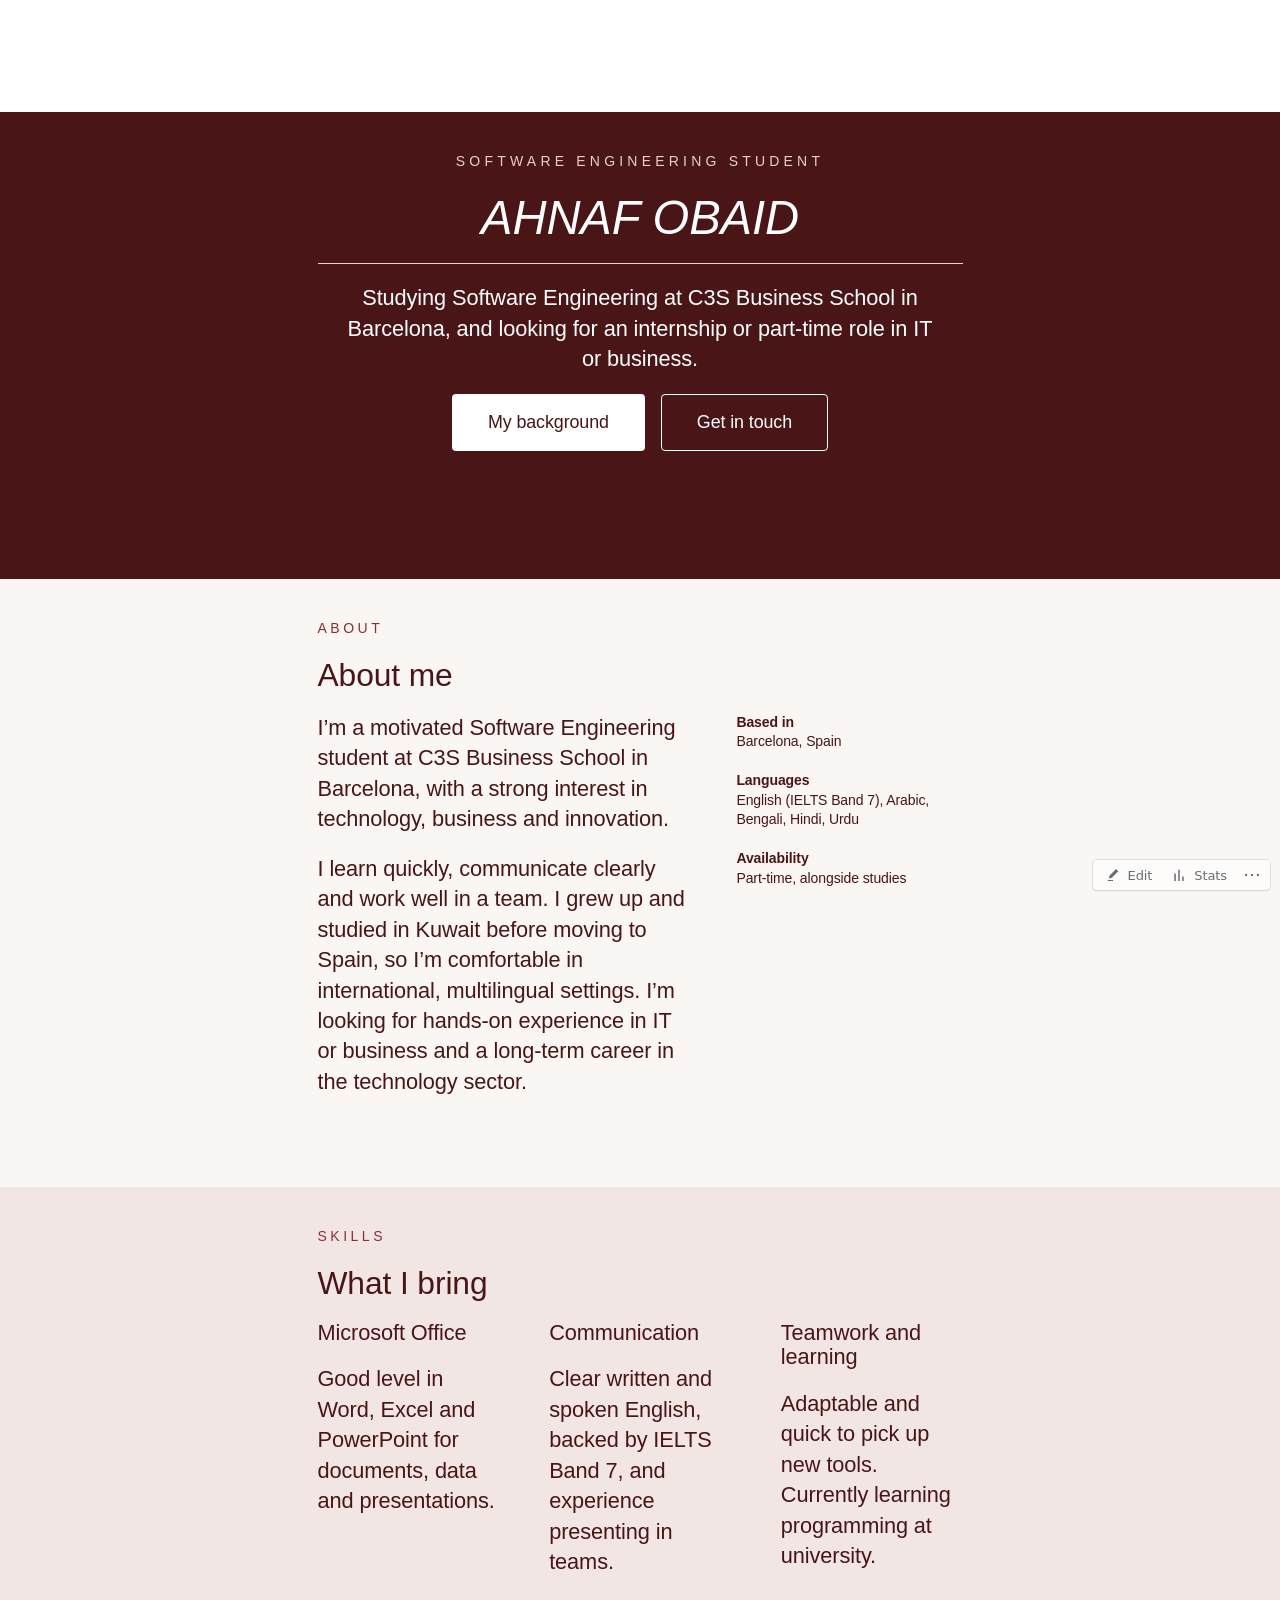
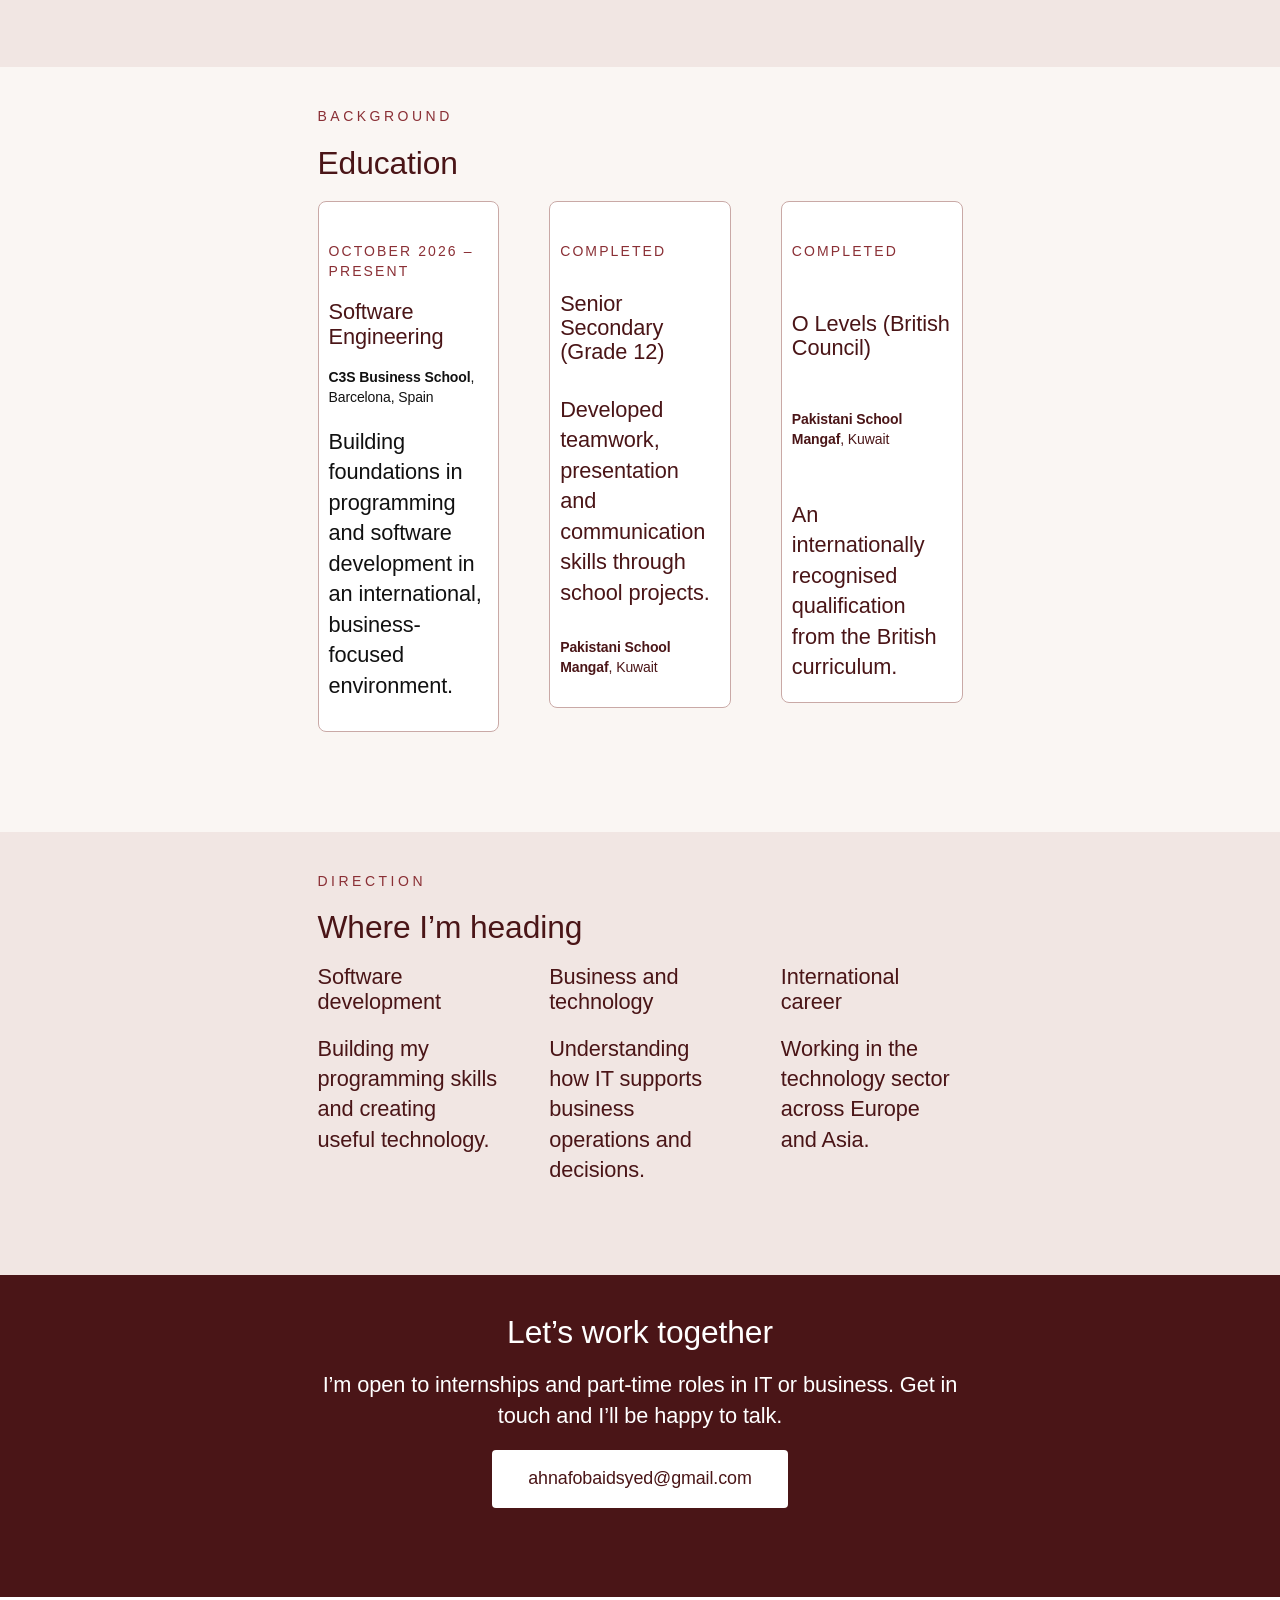
==== commit f9287504: "Remove top padding and margin in index.html Updated CSS to remove top padding and margin for better " ====
--- a/index.html
+++ b/index.html
@@ -2,10 +2,17 @@
 <!-- saved from url=(0033)https://ahnafobaid.wordpress.com/ -->
 <html lang="en"><head><meta http-equiv="Content-Type" content="text/html; charset=UTF-8">
 	<style>
+  /* Completely kill the white spacer element bar */
   body, html, .wp-site-blocks, main, #page {
       margin-top: 0 !important;
-      padding-top: 70px !important;
+      padding-top: 0 !important;
       top: 0 !important;
+  }
+  
+  /* Force your main red portfolio section card to start immediately at the top */
+  .wp-block-group, .entry-content {
+      margin-top: 0 !important;
+      padding-top: 40px !important;
   }
 </style>
 	<meta name="viewport" content="width=device-width, initial-scale=1">
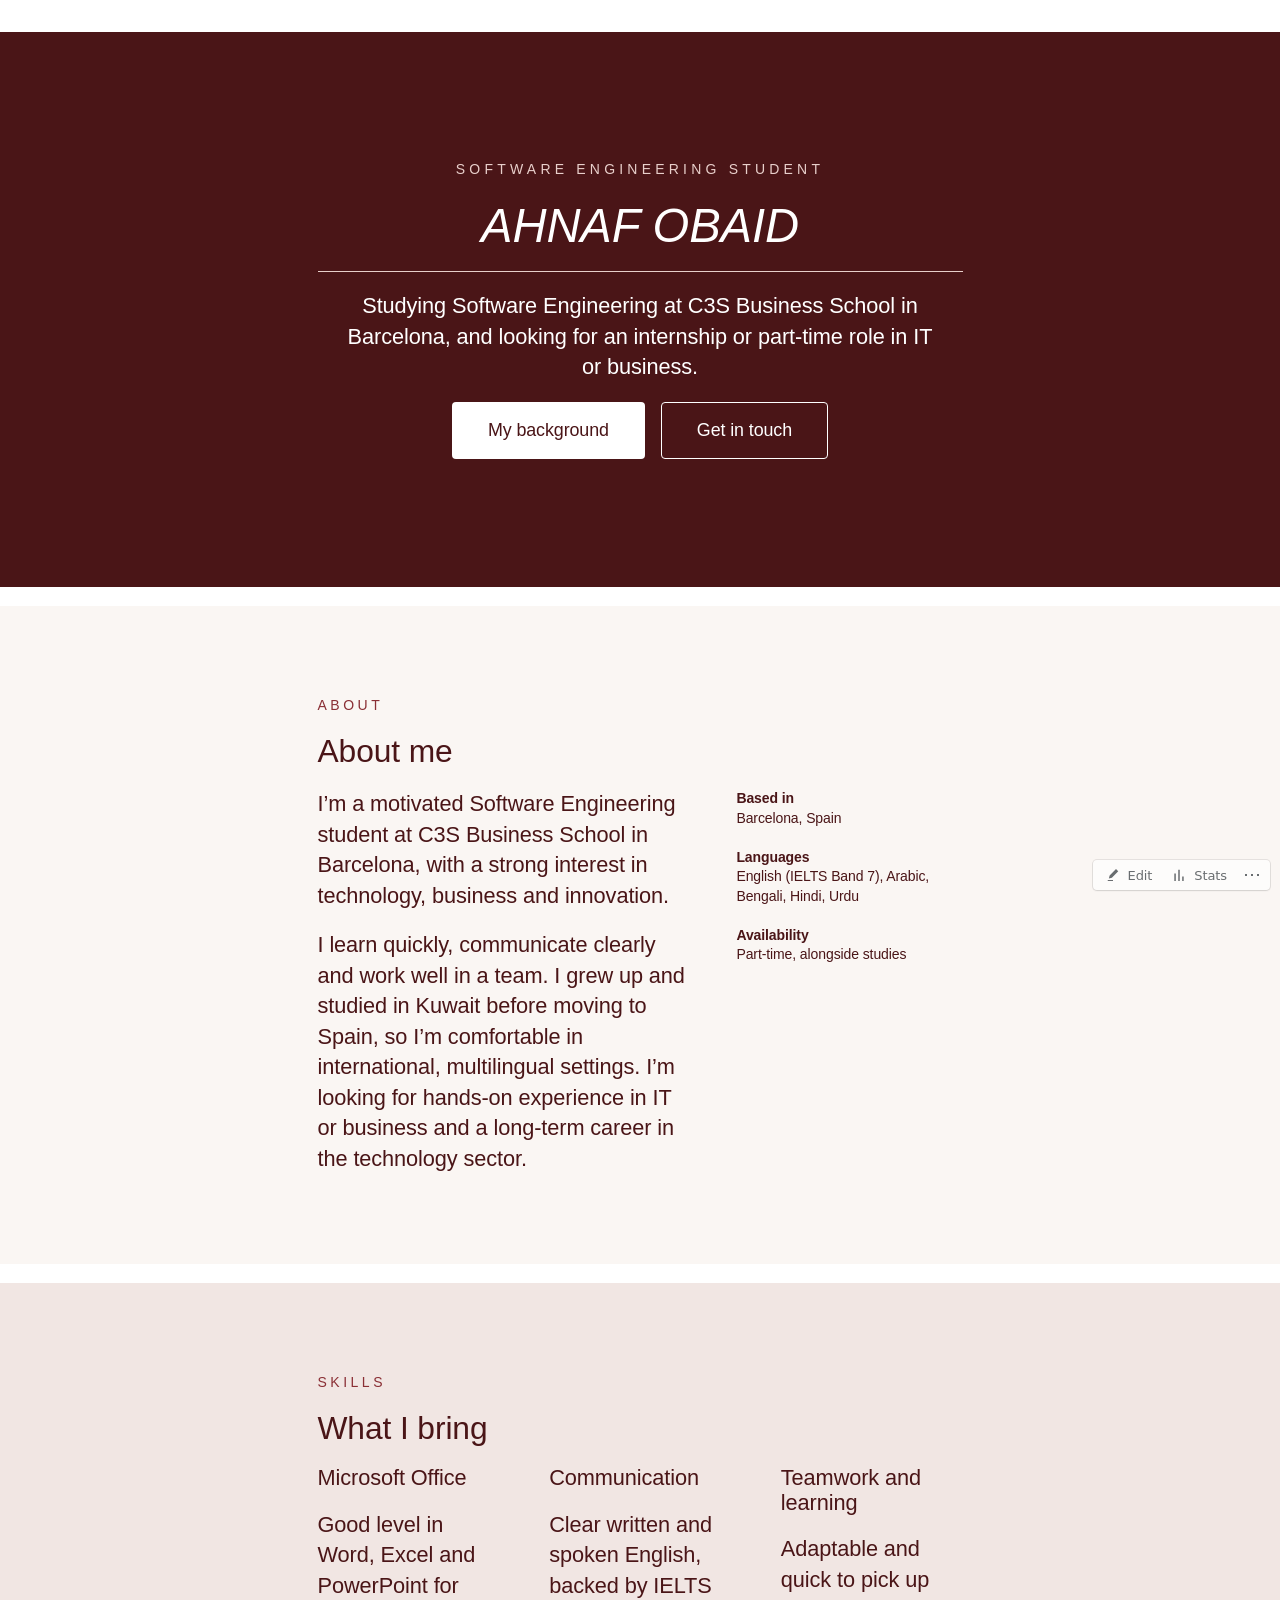
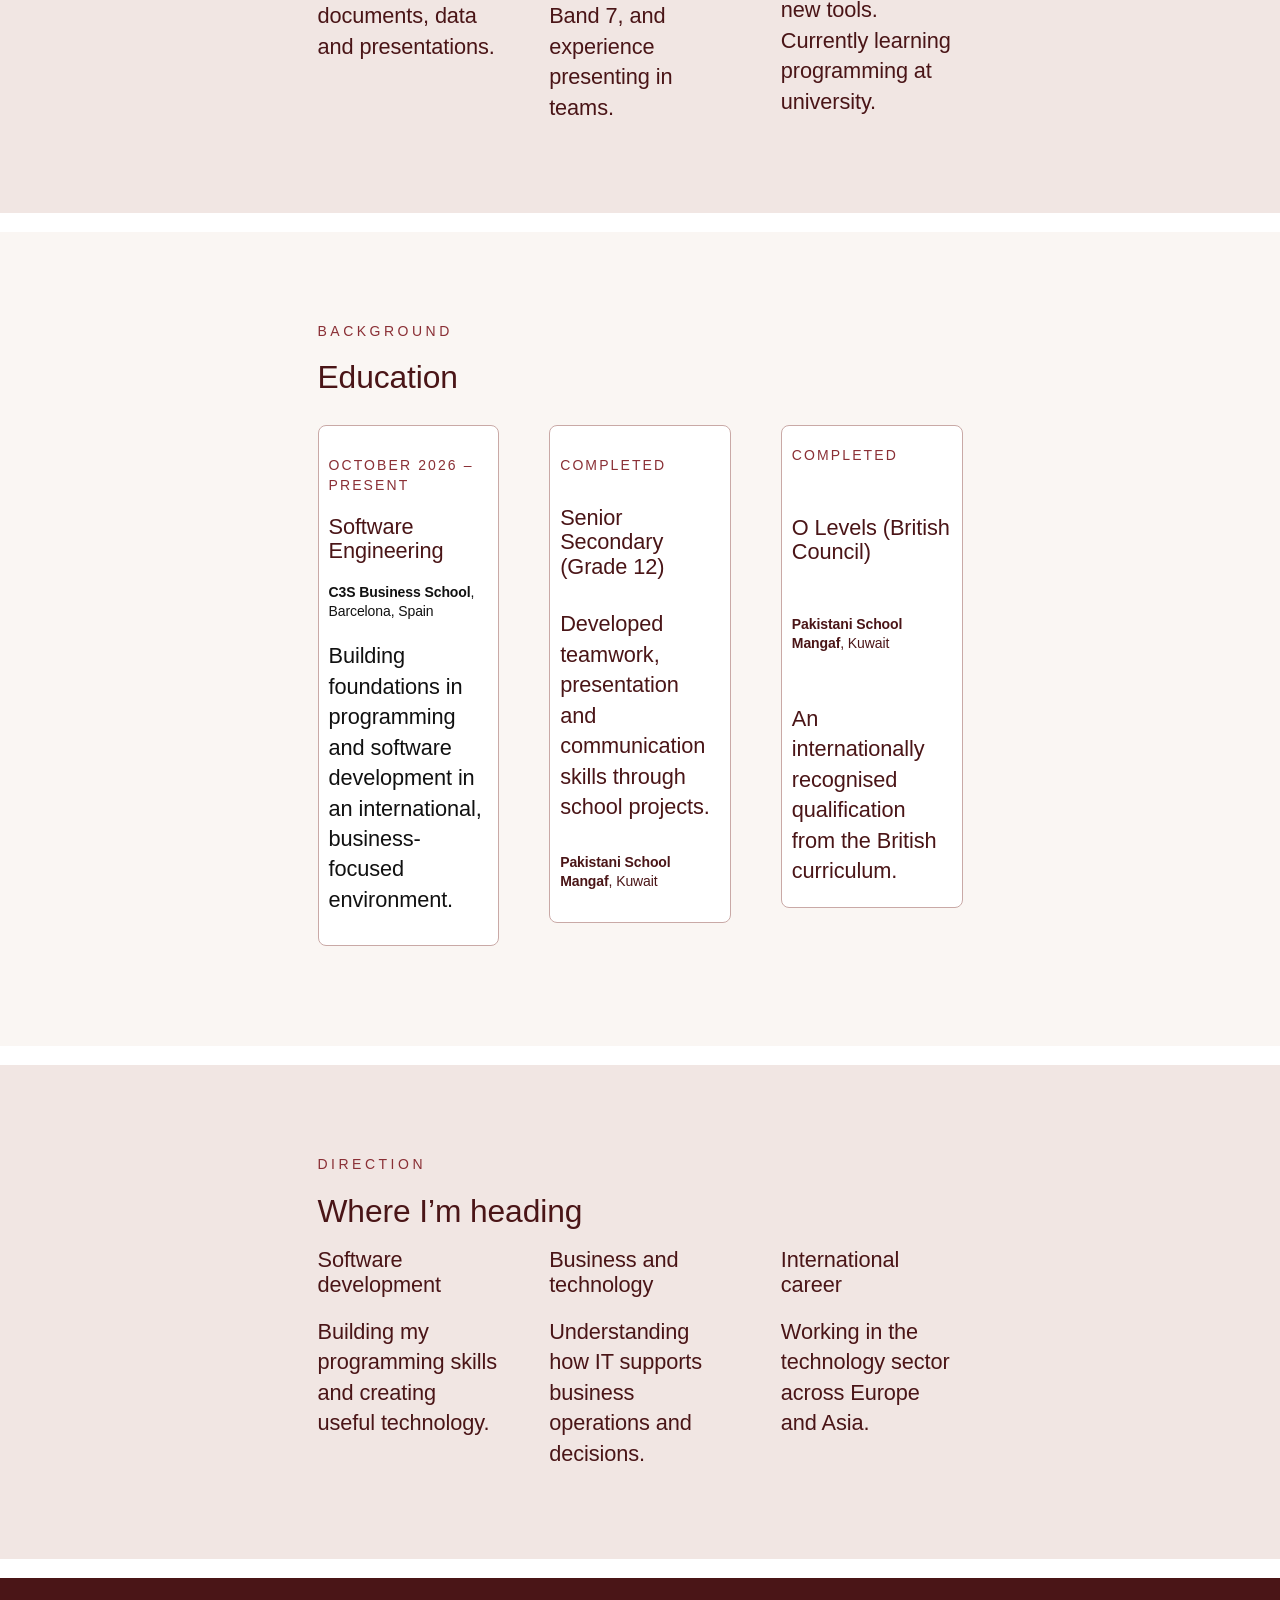
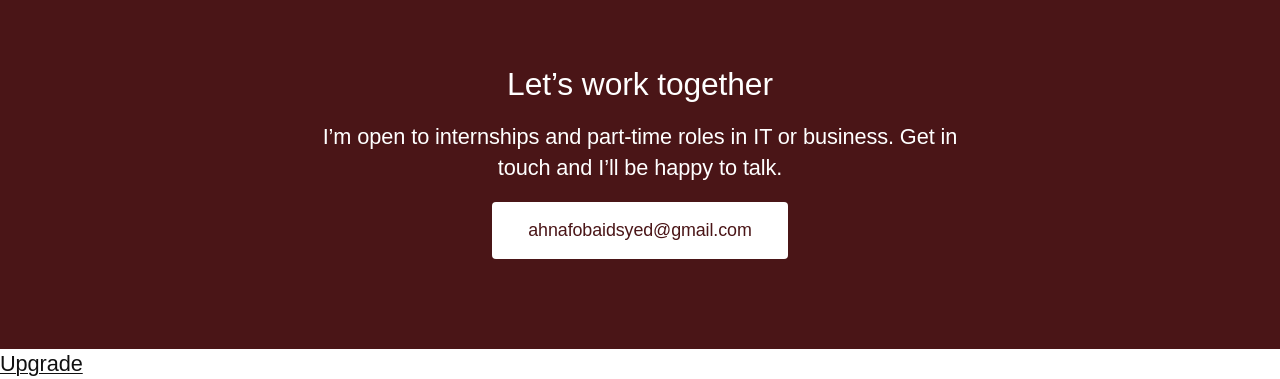
==== commit fc673168: "Remove redundant CSS styles from index.html Removed unnecessary CSS styles that affected layout." ====
--- a/index.html
+++ b/index.html
@@ -1,20 +1,7 @@
 <!DOCTYPE html>
 <!-- saved from url=(0033)https://ahnafobaid.wordpress.com/ -->
 <html lang="en"><head><meta http-equiv="Content-Type" content="text/html; charset=UTF-8">
-	<style>
-  /* Completely kill the white spacer element bar */
-  body, html, .wp-site-blocks, main, #page {
-      margin-top: 0 !important;
-      padding-top: 0 !important;
-      top: 0 !important;
-  }
-  
-  /* Force your main red portfolio section card to start immediately at the top */
-  .wp-block-group, .entry-content {
-      margin-top: 0 !important;
-      padding-top: 40px !important;
-  }
-</style>
+	
 	<meta name="viewport" content="width=device-width, initial-scale=1">
 <meta name="robots" content="max-image-preview:large">
 <title>Ahnaf Obaid – Personal Portfolio</title>
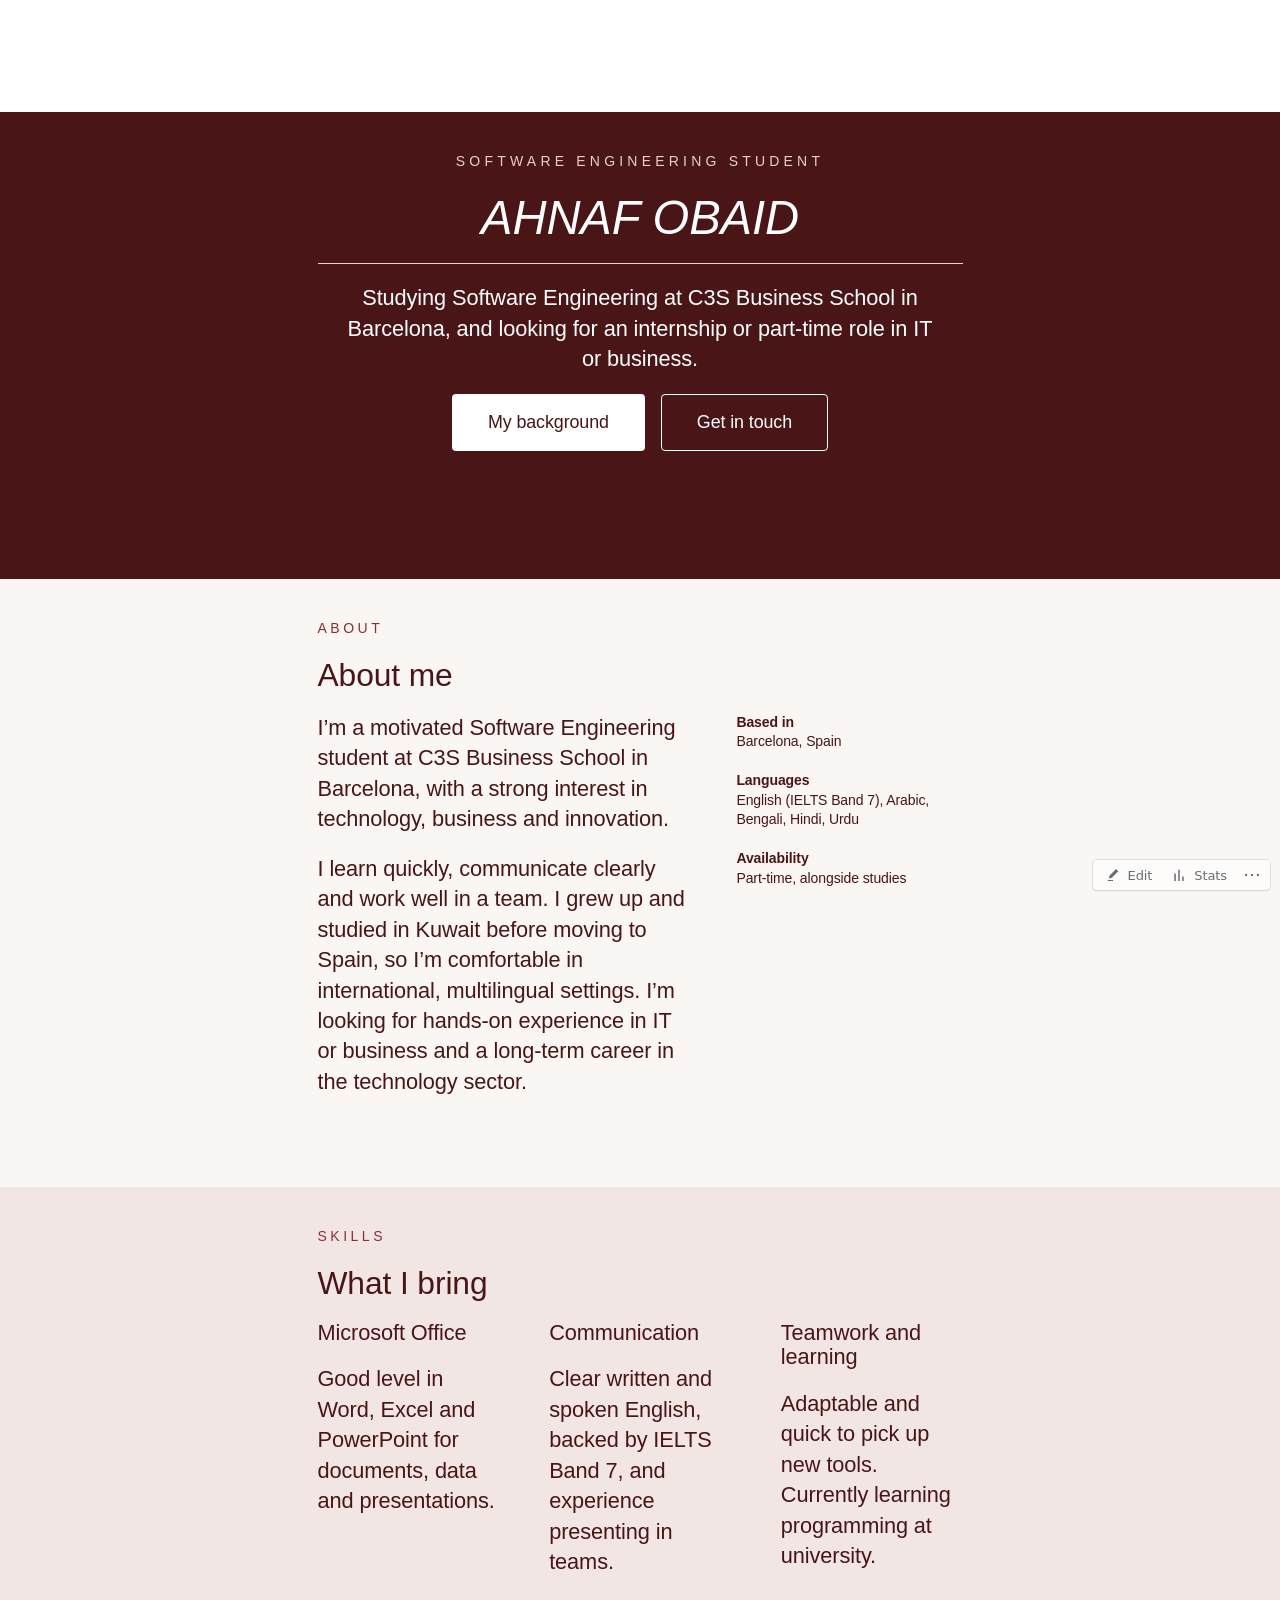
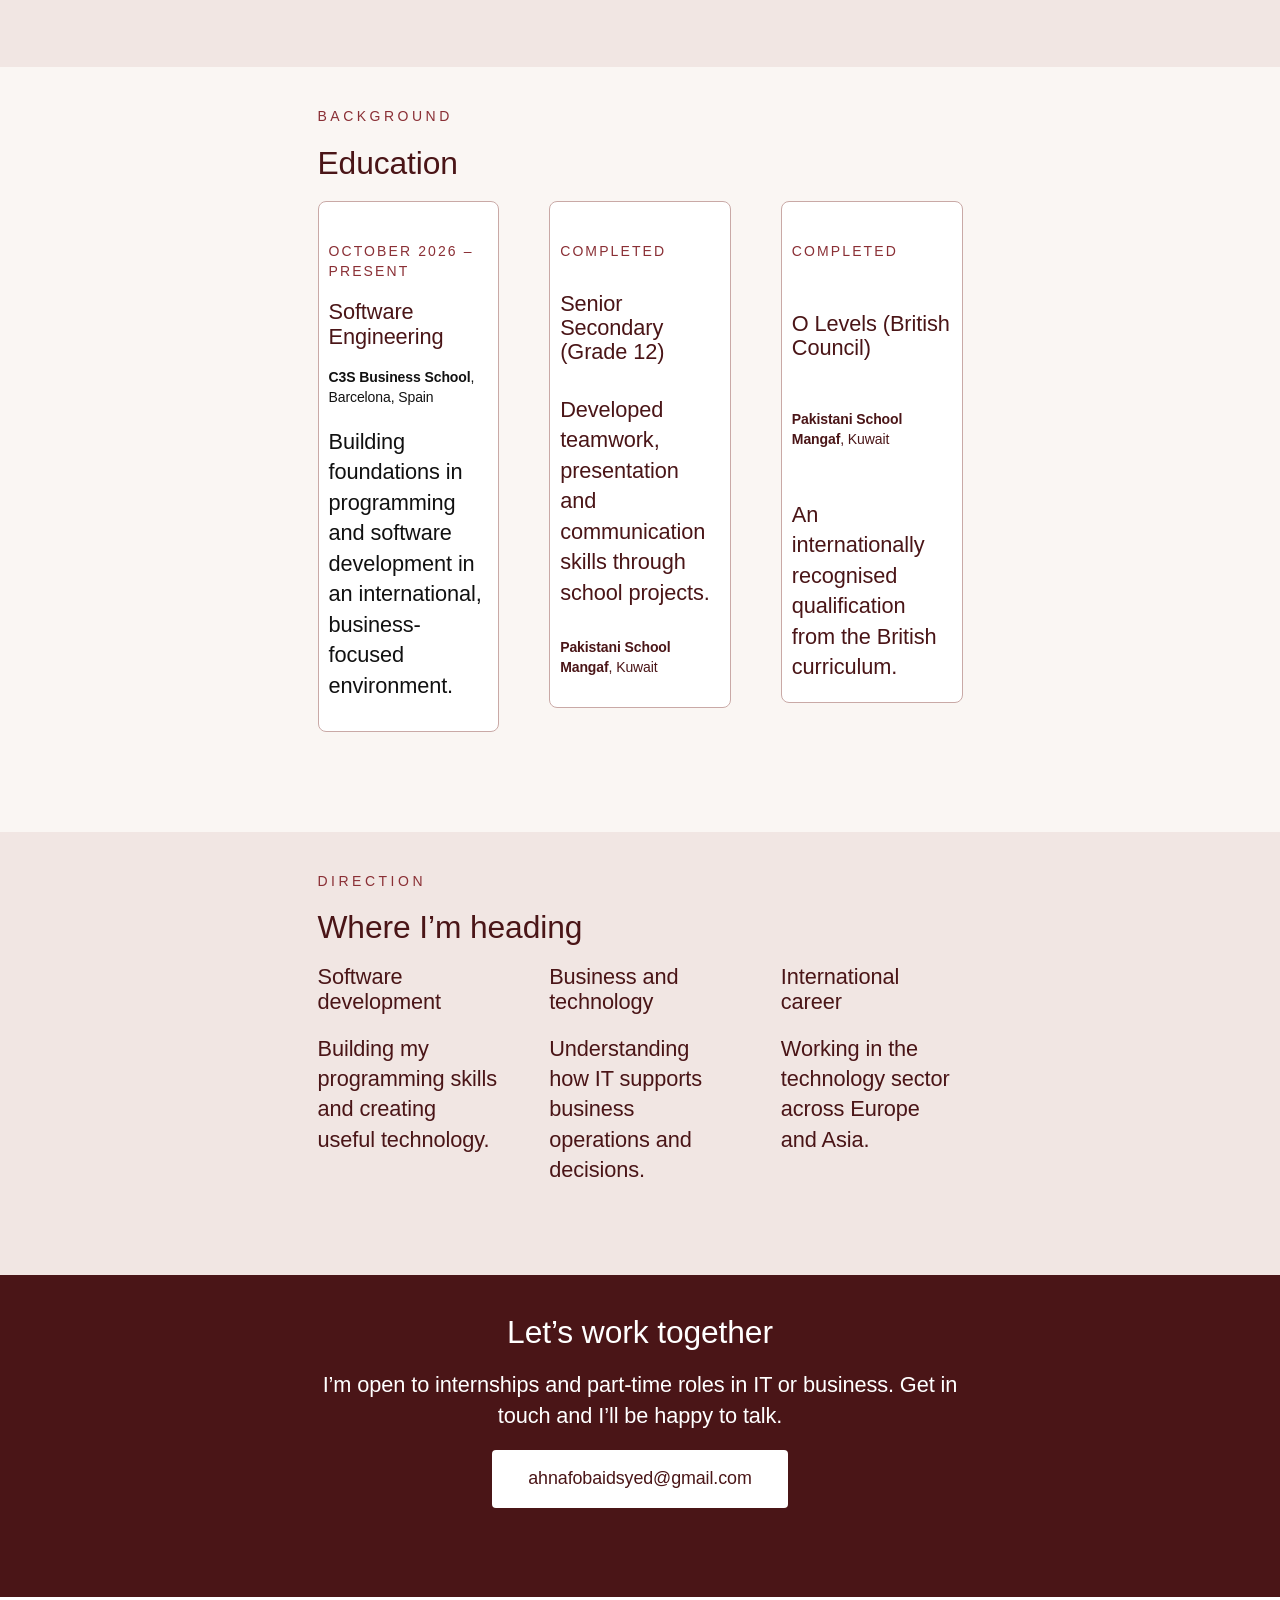
==== commit d3f07395: "Add CSS to eliminate white space at the top Added CSS styles to remove top margins and paddings." ====
--- a/index.html
+++ b/index.html
@@ -1,7 +1,20 @@
 <!DOCTYPE html>
 <!-- saved from url=(0033)https://ahnafobaid.wordpress.com/ -->
 <html lang="en"><head><meta http-equiv="Content-Type" content="text/html; charset=UTF-8">
-	
+	<style>
+  /* Completely kill the white spacer element bar */
+  body, html, .wp-site-blocks, main, #page {
+      margin-top: 0 !important;
+      padding-top: 0 !important;
+      top: 0 !important;
+  }
+  
+  /* Force your main red portfolio section card to start immediately at the top */
+  .wp-block-group, .entry-content {
+      margin-top: 0 !important;
+      padding-top: 40px !important;
+  }
+</style>
 	<meta name="viewport" content="width=device-width, initial-scale=1">
 <meta name="robots" content="max-image-preview:large">
 <title>Ahnaf Obaid – Personal Portfolio</title>
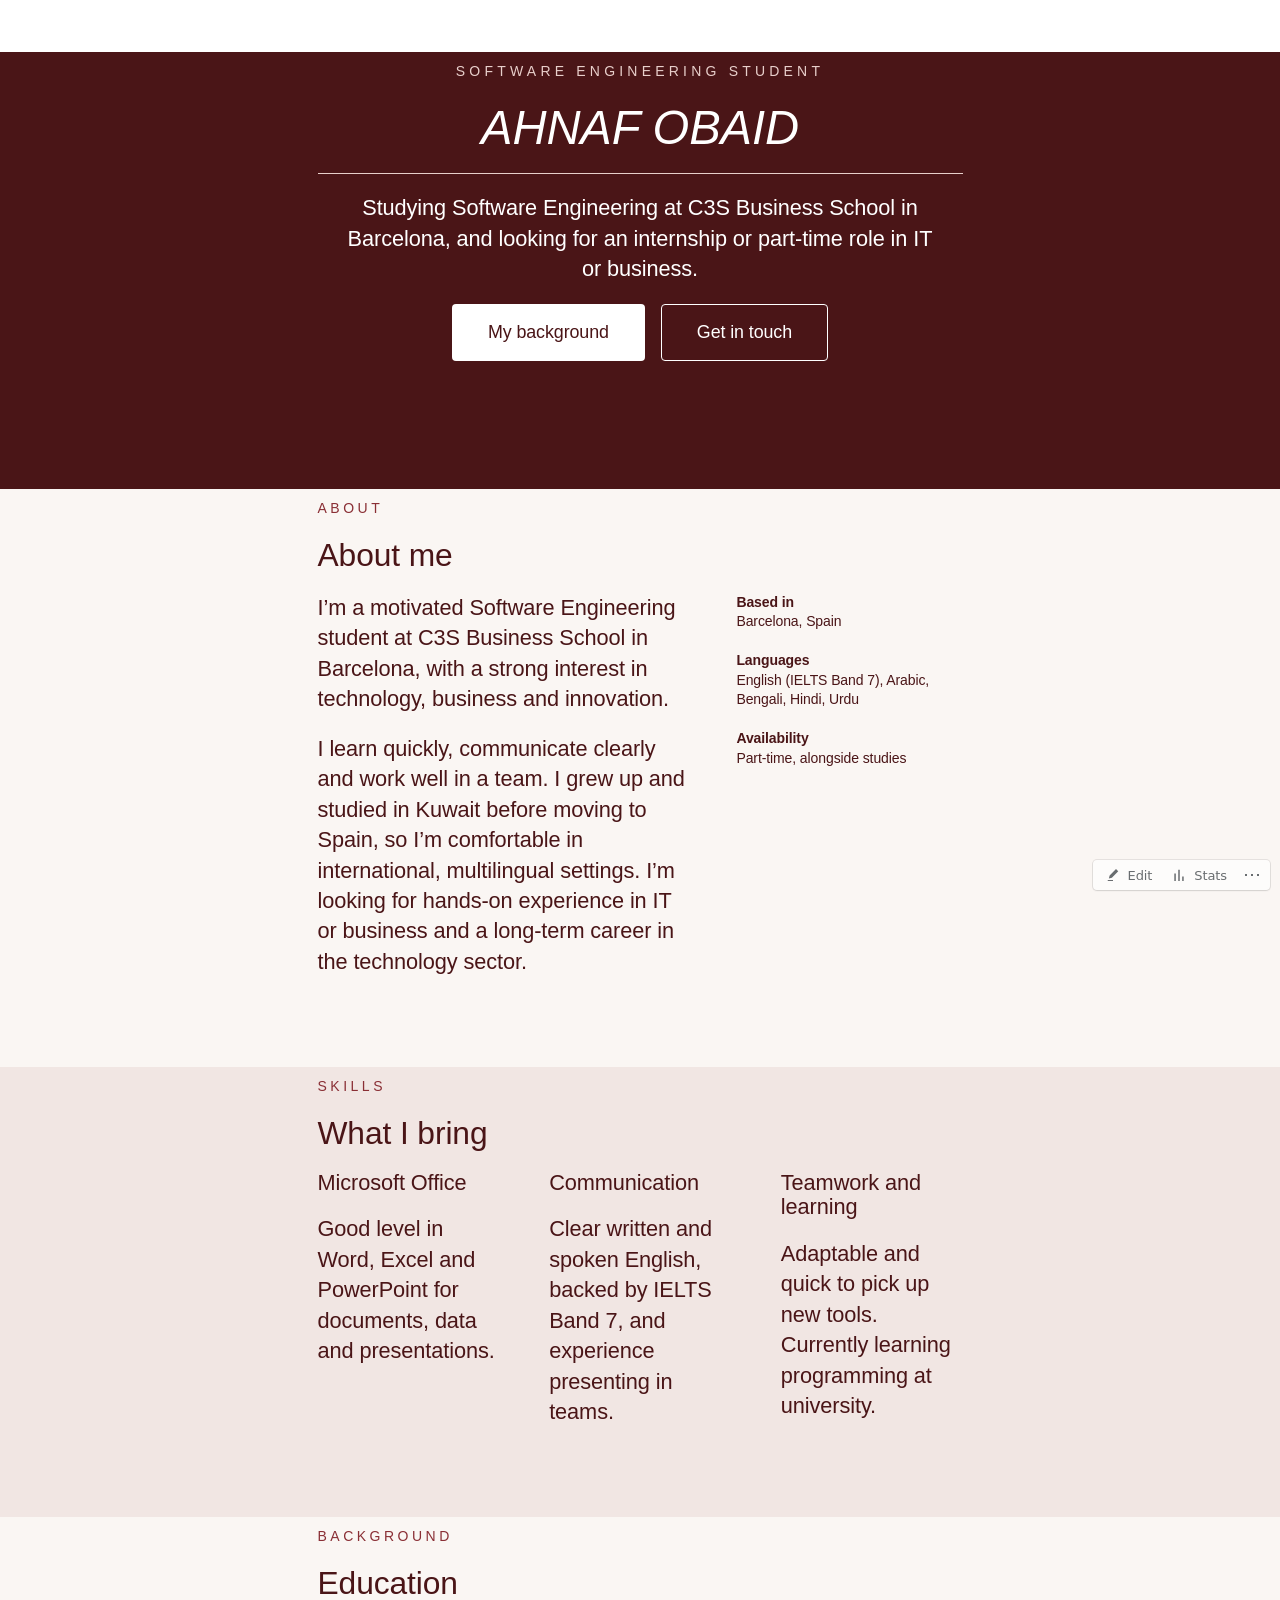
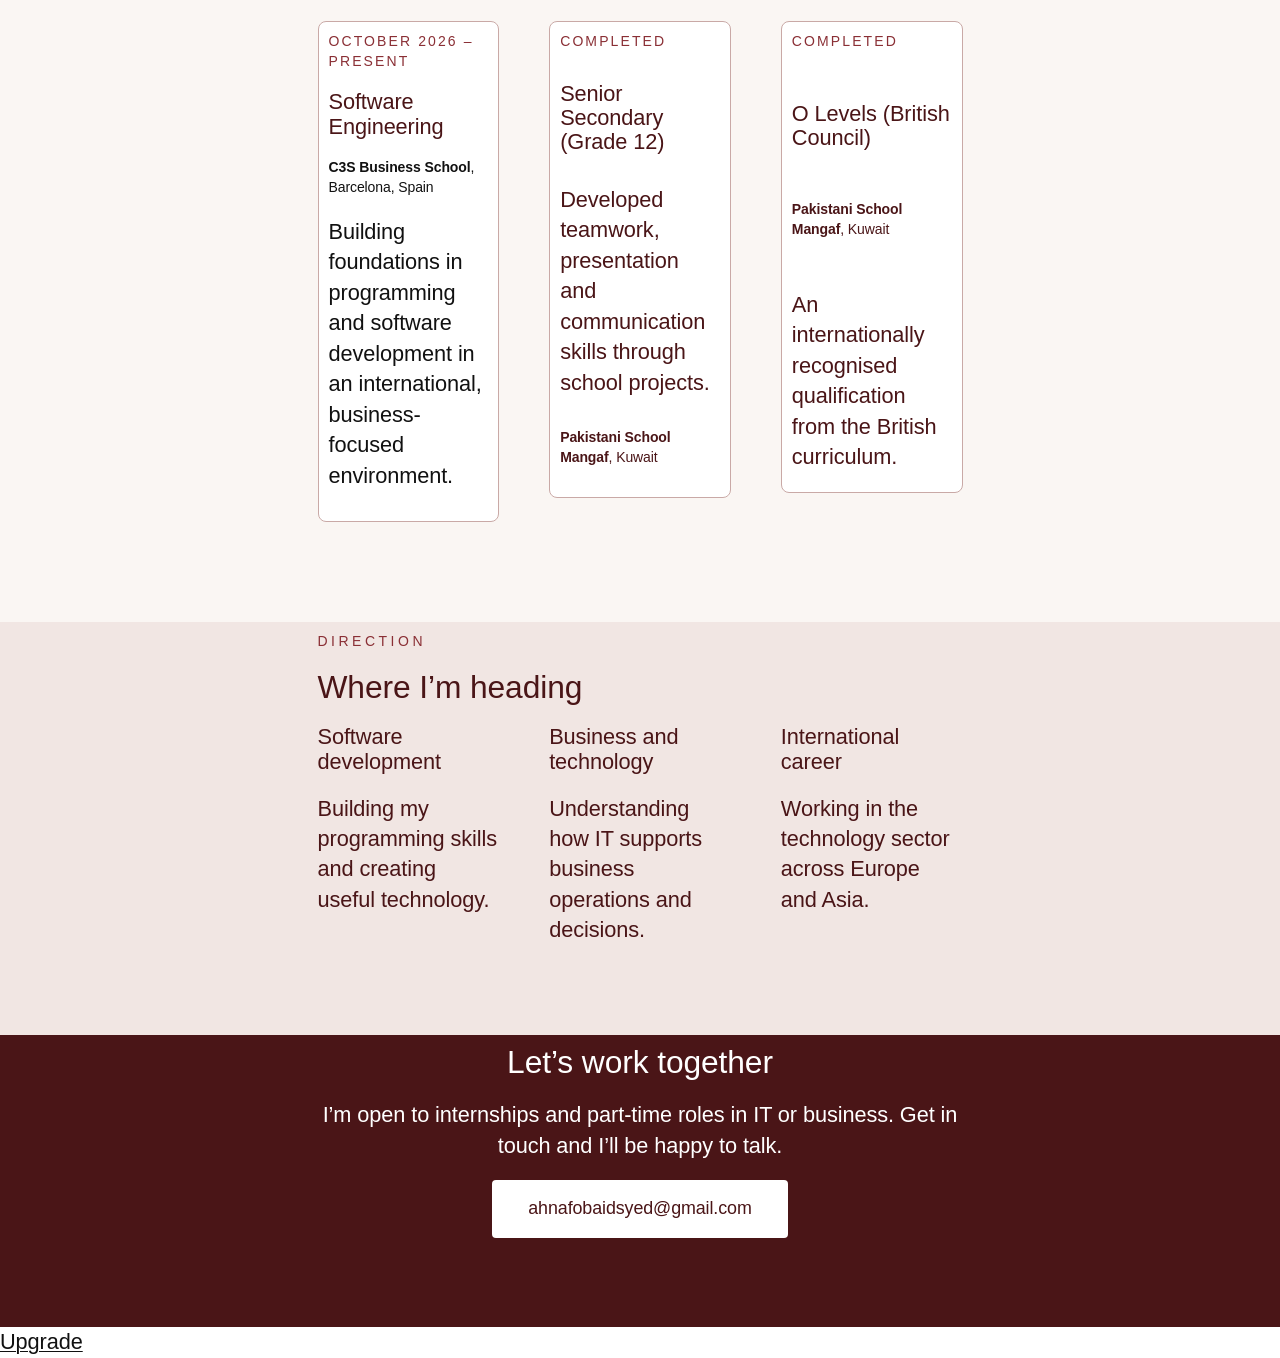
==== commit 2a655f4b: "Reduce top padding in main portfolio section" ====
--- a/index.html
+++ b/index.html
@@ -12,7 +12,7 @@
   /* Force your main red portfolio section card to start immediately at the top */
   .wp-block-group, .entry-content {
       margin-top: 0 !important;
-      padding-top: 40px !important;
+      padding-top: 10px !important;
   }
 </style>
 	<meta name="viewport" content="width=device-width, initial-scale=1">
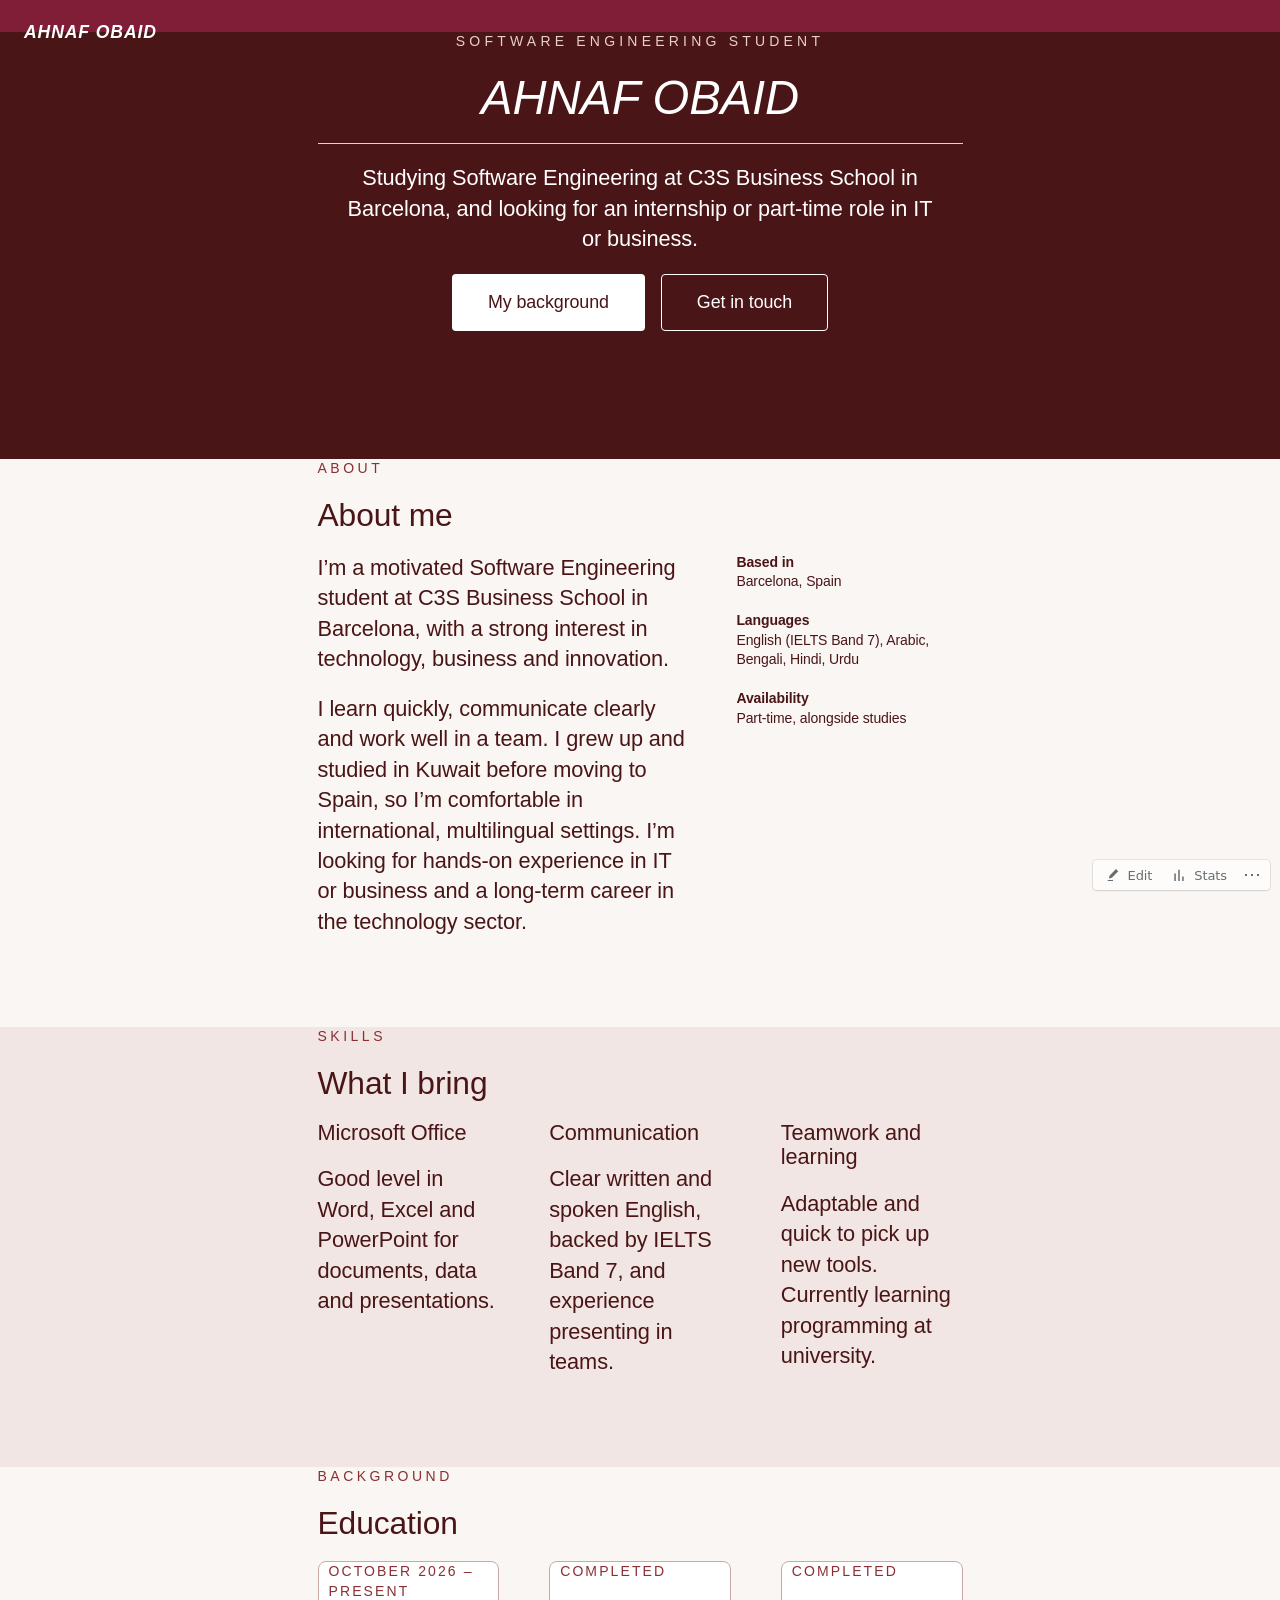
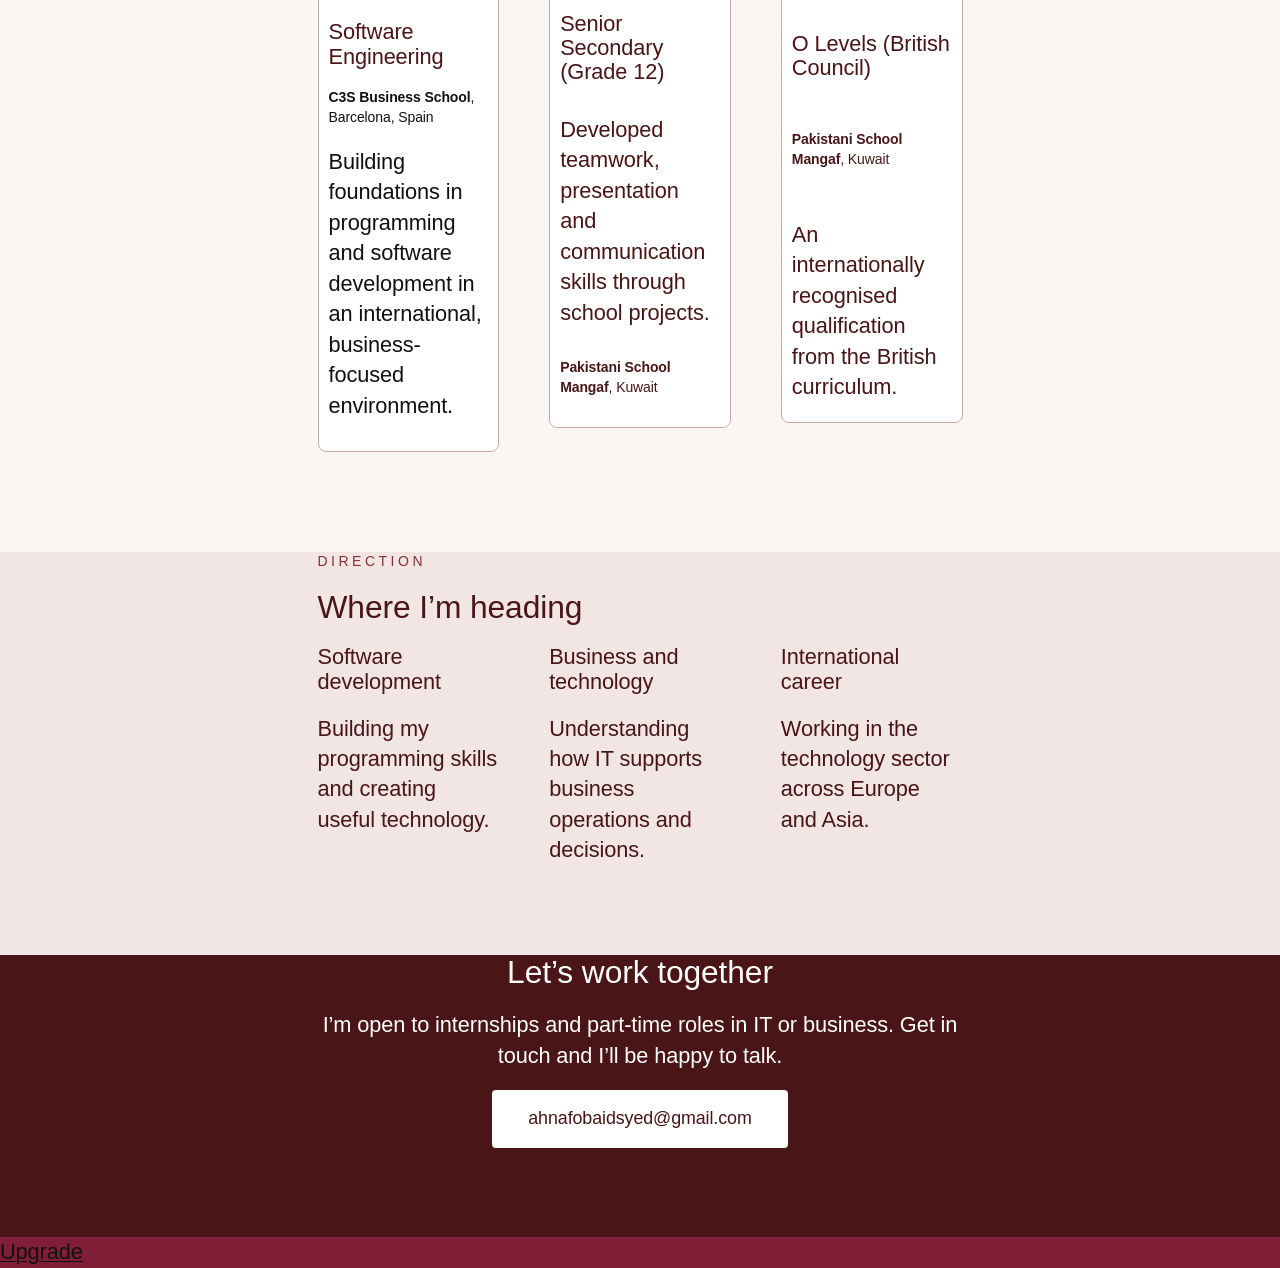
==== commit be6af7f3: "Add branding header and reset styles in index.html Added custom branding header and updated styles f" ====
--- a/index.html
+++ b/index.html
@@ -1,18 +1,27 @@
 <!DOCTYPE html>
 <!-- saved from url=(0033)https://ahnafobaid.wordpress.com/ -->
 <html lang="en"><head><meta http-equiv="Content-Type" content="text/html; charset=UTF-8">
-	<style>
-  /* Completely kill the white spacer element bar */
-  body, html, .wp-site-blocks, main, #page {
+	<!-- Custom Top-Left Branding Header -->
+<div style="position: absolute; top: 20px; left: 24px; font-family: sans-serif; font-weight: bold; font-style: italic; font-size: 1.1rem; color: #ffffff; letter-spacing: 0.05em; text-transform: uppercase; z-index: 9999;">
+    AHNAF OBAID
+</div>
+
+<style>
+  /* Force a strict universal reset to eliminate any white space slips */
+  * {
+      box-sizing: border-box;
+  }
+  
+  body, html {
+      margin: 0 !important;
+      padding: 0 !important;
+      background-color: #801e38 !important; /* Locks your dark red color right to the pixel margins */
+  }
+
+  .wp-site-blocks, main, #page, .wp-block-group, .entry-content {
       margin-top: 0 !important;
       padding-top: 0 !important;
       top: 0 !important;
-  }
-  
-  /* Force your main red portfolio section card to start immediately at the top */
-  .wp-block-group, .entry-content {
-      margin-top: 0 !important;
-      padding-top: 10px !important;
   }
 </style>
 	<meta name="viewport" content="width=device-width, initial-scale=1">
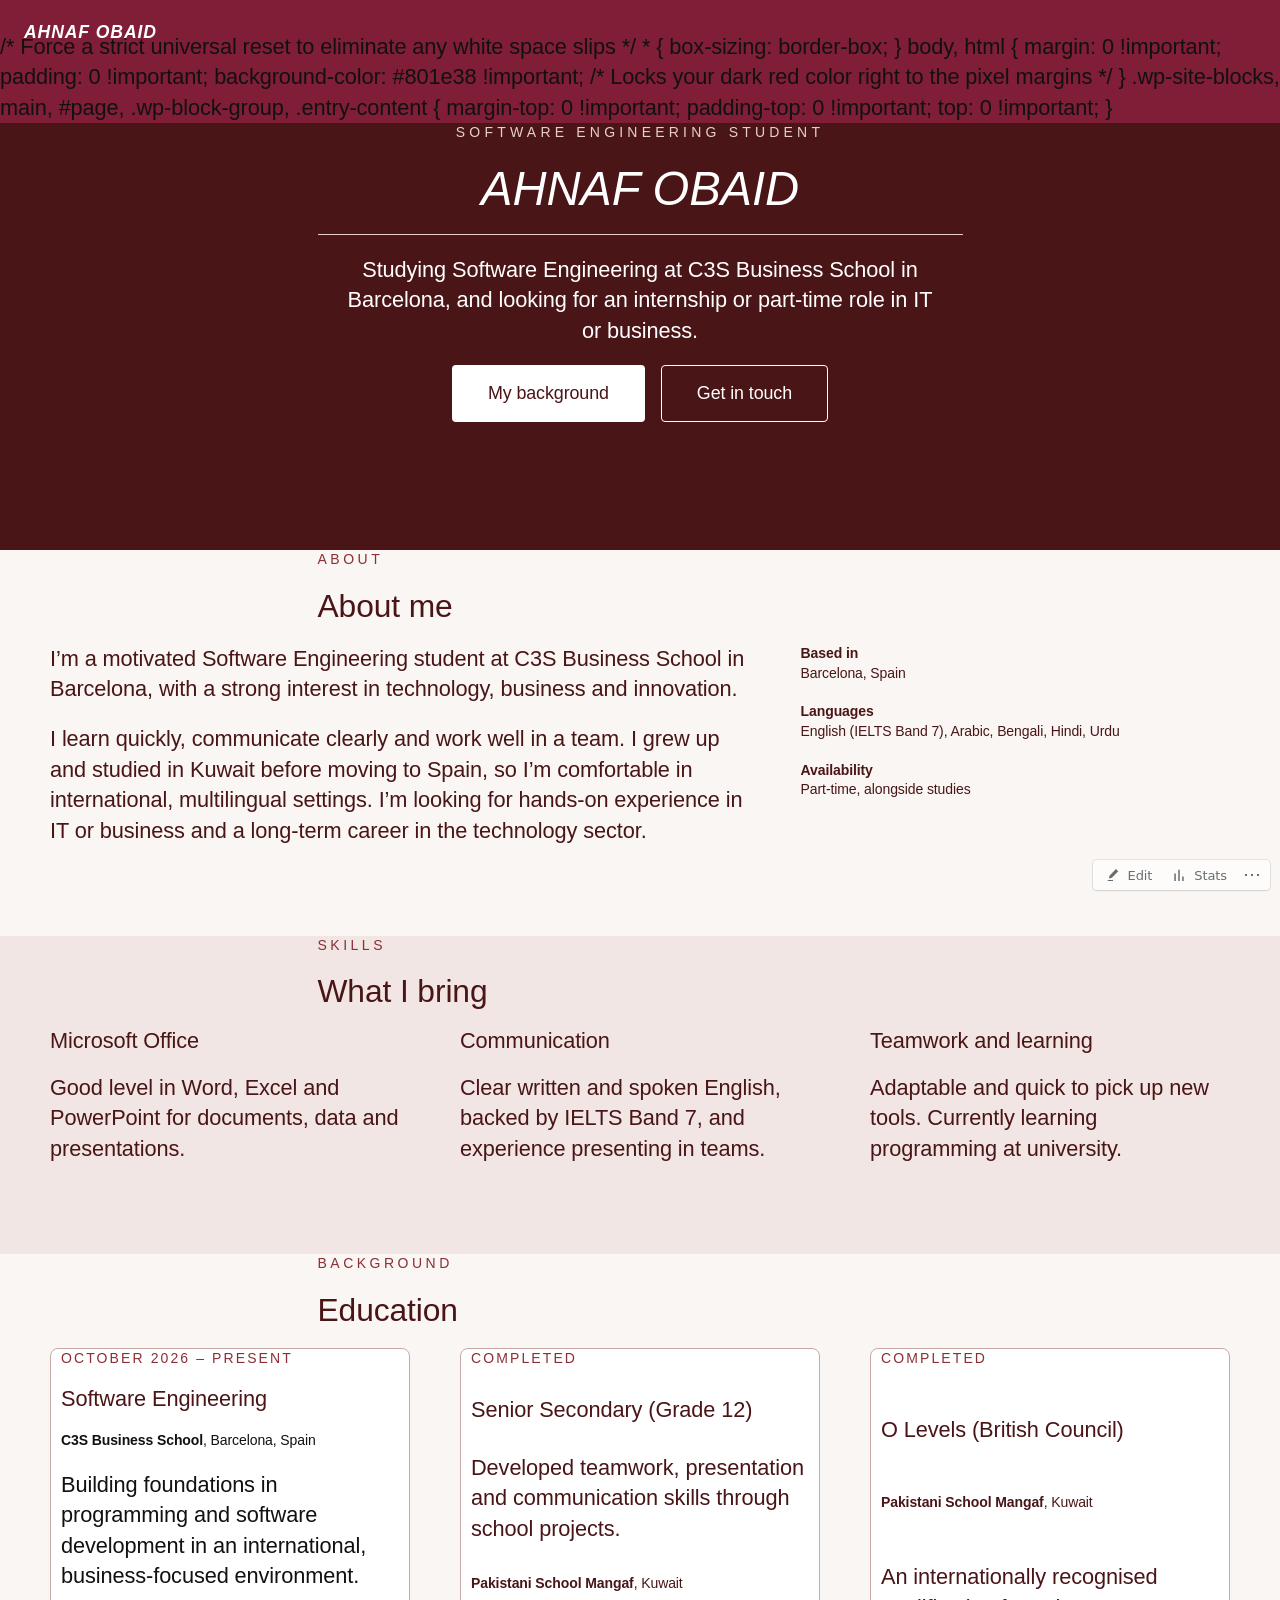
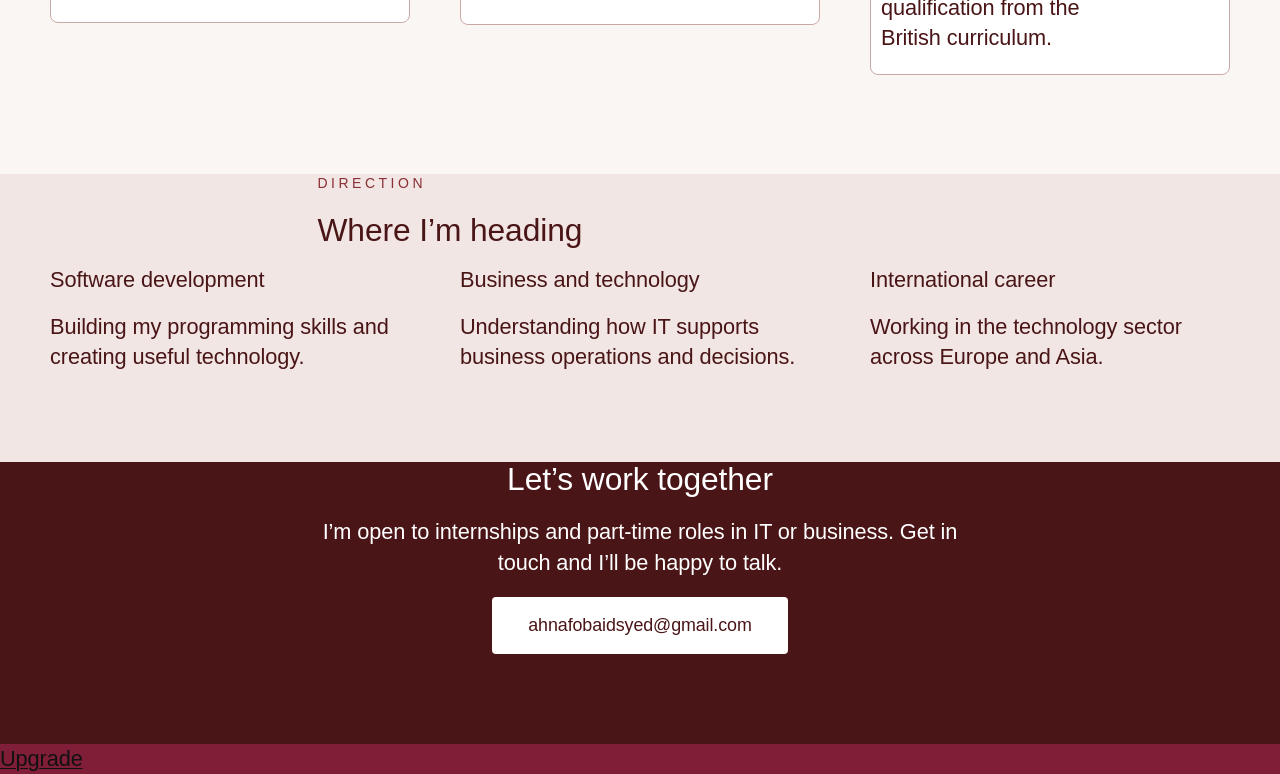
==== commit cf1d9fe3: "Enhance styles in index.html for layout adjustments Added CSS styles for layout and background color" ====
--- a/index.html
+++ b/index.html
@@ -7,6 +7,34 @@
 </div>
 
 <style>
+	<style>
+  /* Force a strict universal reset to eliminate any white space slips */
+  * {
+      box-sizing: border-box;
+  }
+  
+  body, html {
+      margin: 0 !important;
+      padding: 0 !important;
+      background-color: #801e38 !important;
+  }
+
+  .wp-site-blocks, main, #page, .wp-block-group, .entry-content {
+      margin-top: 0 !important;
+      padding-top: 0 !important;
+      top: 0 !important;
+      width: 100% !important;
+      max-width: 100% !important; /* Forces the compressed column block to open wide */
+  }
+
+  /* Stretch the hero container elements horizontally */
+  .wp-block-columns, .wp-block-column {
+      width: 100% !important;
+      max-width: 1200px !important;
+      margin-left: auto !important;
+      margin-right: auto !important;
+  }
+</style>
   /* Force a strict universal reset to eliminate any white space slips */
   * {
       box-sizing: border-box;
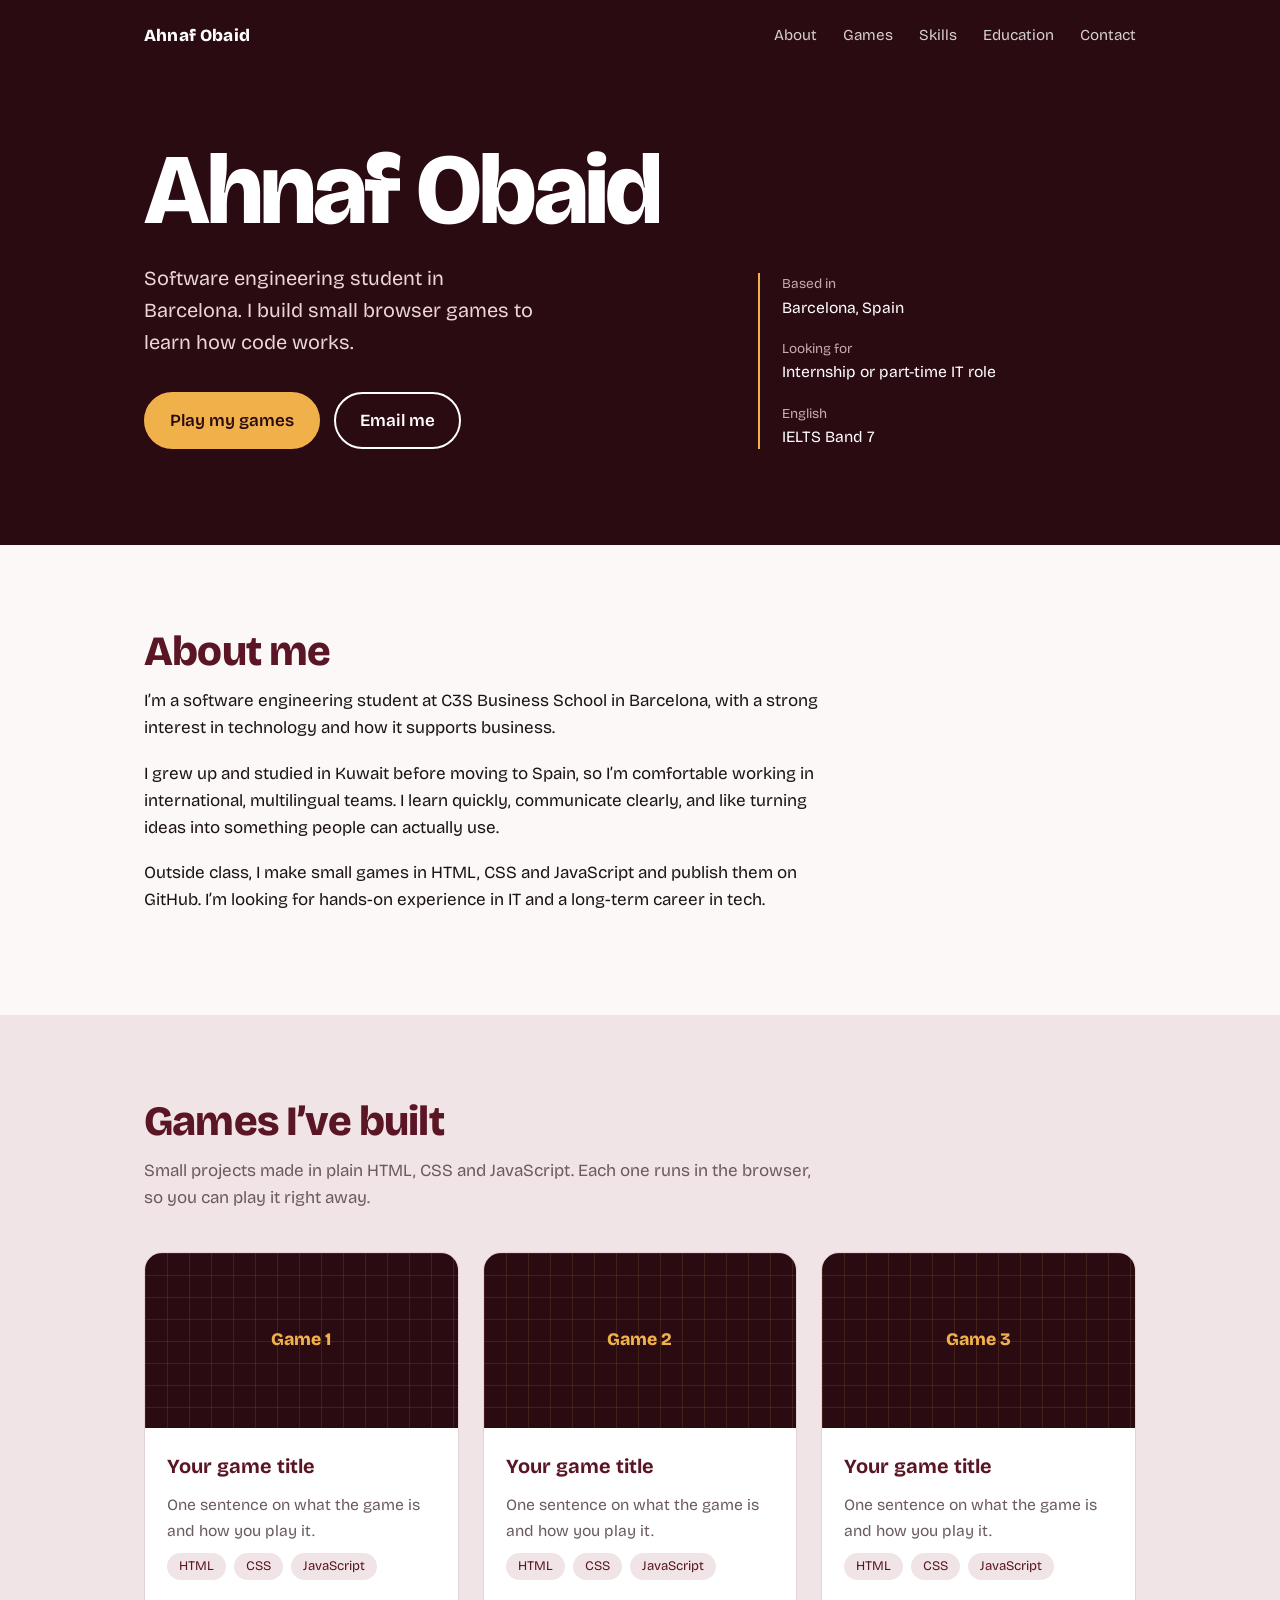
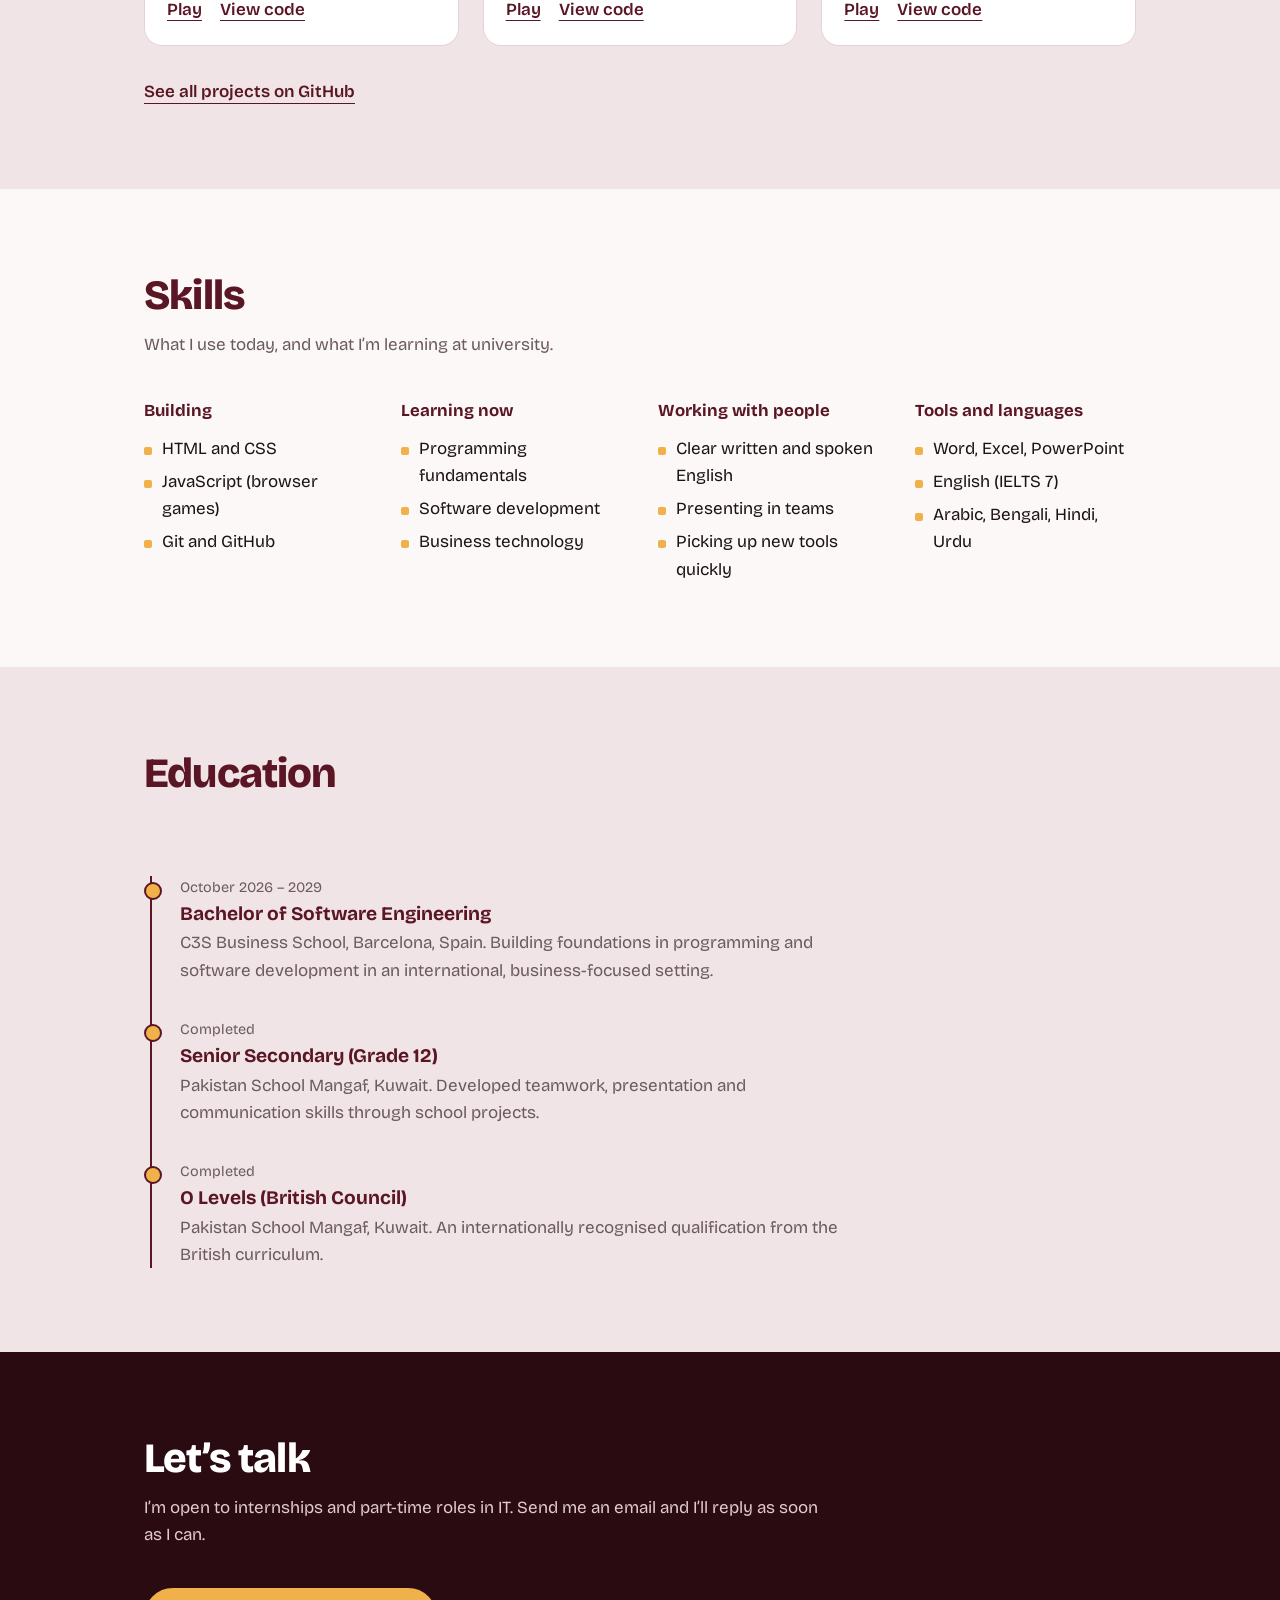
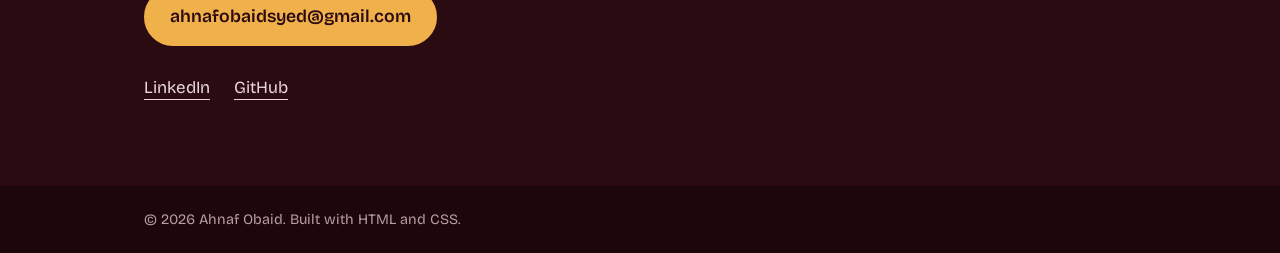
==== commit e92468f6: "Add files via upload" ====
--- a/index.html
+++ b/index.html
@@ -1,952 +1,260 @@
 <!DOCTYPE html>
-<!-- saved from url=(0033)https://ahnafobaid.wordpress.com/ -->
-<html lang="en"><head><meta http-equiv="Content-Type" content="text/html; charset=UTF-8">
-	<!-- Custom Top-Left Branding Header -->
-<div style="position: absolute; top: 20px; left: 24px; font-family: sans-serif; font-weight: bold; font-style: italic; font-size: 1.1rem; color: #ffffff; letter-spacing: 0.05em; text-transform: uppercase; z-index: 9999;">
-    AHNAF OBAID
-</div>
-
+<html lang="en">
+<head>
+<meta charset="utf-8">
+<meta name="viewport" content="width=device-width, initial-scale=1">
+<title>Ahnaf Obaid – Software Engineering Student</title>
+<meta name="description" content="Software engineering student in Barcelona building small browser games with HTML, CSS and JavaScript. Open to internships and part-time IT roles.">
+<link rel="icon" type="image/jpeg" href="favicon.jpeg">
+<link rel="apple-touch-icon" href="favicon.jpeg">
+<link rel="preconnect" href="https://fonts.googleapis.com">
+<link rel="preconnect" href="https://fonts.gstatic.com" crossorigin>
+<link href="https://fonts.googleapis.com/css2?family=Bricolage+Grotesque:opsz,wght@12..96,400;12..96,600;12..96,800&display=swap" rel="stylesheet">
 <style>
-	<style>
-  /* Force a strict universal reset to eliminate any white space slips */
-  * {
-      box-sizing: border-box;
-  }
-  
-  body, html {
-      margin: 0 !important;
-      padding: 0 !important;
-      background-color: #801e38 !important;
-  }
-
-  .wp-site-blocks, main, #page, .wp-block-group, .entry-content {
-      margin-top: 0 !important;
-      padding-top: 0 !important;
-      top: 0 !important;
-      width: 100% !important;
-      max-width: 100% !important; /* Forces the compressed column block to open wide */
-  }
-
-  /* Stretch the hero container elements horizontally */
-  .wp-block-columns, .wp-block-column {
-      width: 100% !important;
-      max-width: 1200px !important;
-      margin-left: auto !important;
-      margin-right: auto !important;
-  }
+:root{
+  --wine:#2b0b12; --burgundy:#5a1624; --rose:#f1e4e6; --paper:#fbf8f7;
+  --ink:#1d1215; --muted:#6b5a5e; --amber:#f0b04a; --line:#e3d3d6;
+  --font:"Bricolage Grotesque",system-ui,-apple-system,"Segoe UI",Roboto,Arial,sans-serif;
+}
+*{box-sizing:border-box;margin:0;padding:0}
+html{scroll-behavior:smooth}
+body{font-family:var(--font);background:var(--paper);color:var(--ink);line-height:1.6;font-size:1.0625rem}
+a{color:inherit}
+:focus-visible{outline:3px solid var(--amber);outline-offset:3px;border-radius:4px}
+.wrap{max-width:1040px;margin:0 auto;padding:0 24px}
+
+/* header */
+header{background:var(--wine);color:#fff}
+nav{display:flex;justify-content:space-between;align-items:center;padding:22px 0}
+nav .logo{font-weight:800;letter-spacing:.01em;text-decoration:none}
+nav ul{display:flex;gap:26px;list-style:none;font-size:.95rem}
+nav ul a{text-decoration:none;opacity:.8}
+nav ul a:hover{opacity:1;text-decoration:underline;text-underline-offset:6px}
+
+/* hero */
+.hero{padding:72px 0 96px;display:grid;grid-template-columns:1.5fr 1fr;gap:48px;align-items:end}
+.hero h1{font-size:clamp(3rem,9vw,6.25rem);line-height:.95;font-weight:800;letter-spacing:-.03em}
+.hero .role{margin-top:24px;font-size:1.25rem;max-width:30ch;color:#e9d6da}
+.cta{display:flex;gap:14px;margin-top:34px;flex-wrap:wrap}
+.btn{display:inline-block;padding:13px 24px;border-radius:999px;font-weight:600;text-decoration:none;border:2px solid #fff;transition:background .15s,color .15s}
+.btn.solid{background:var(--amber);border-color:var(--amber);color:var(--wine)}
+.btn.solid:hover{background:#fff;border-color:#fff}
+.btn.ghost:hover{background:#fff;color:var(--wine)}
+.facts{border-left:2px solid var(--amber);padding-left:22px;display:grid;gap:18px;font-size:.98rem}
+.facts dt{color:#c9aab1;font-size:.85rem}
+.facts dd{color:#fff}
+
+/* sections */
+section{padding:84px 0}
+section.tint{background:var(--rose)}
+h2{font-size:clamp(1.9rem,4vw,2.6rem);line-height:1.1;letter-spacing:-.02em;font-weight:800;margin-bottom:12px;color:var(--burgundy)}
+.lead{max-width:62ch;color:var(--muted);margin-bottom:40px}
+.about p{max-width:64ch;margin-bottom:18px}
+
+/* games */
+.games{display:grid;grid-template-columns:repeat(auto-fit,minmax(280px,1fr));gap:24px}
+.game{background:#fff;border:1px solid var(--line);border-radius:18px;overflow:hidden;display:flex;flex-direction:column}
+.game .screen{aspect-ratio:16/9;background:var(--wine);display:grid;place-items:center;color:var(--amber);font-weight:800;font-size:1.1rem;
+  background-image:linear-gradient(rgba(240,176,74,.12) 1px,transparent 1px),linear-gradient(90deg,rgba(240,176,74,.12) 1px,transparent 1px);background-size:22px 22px}
+.game .body{padding:22px;display:flex;flex-direction:column;gap:10px;flex:1}
+.game h3{font-size:1.25rem;color:var(--burgundy)}
+.game p{color:var(--muted);font-size:.98rem;flex:1}
+.tags{display:flex;gap:8px;flex-wrap:wrap}
+.tags span{background:var(--rose);color:var(--burgundy);font-size:.82rem;padding:3px 12px;border-radius:999px}
+.links{display:flex;gap:18px;margin-top:6px;font-weight:600}
+.links a{color:var(--burgundy);text-underline-offset:5px}
+.more{margin-top:32px}
+.more a{font-weight:600;color:var(--burgundy);text-underline-offset:6px}
+
+/* skills */
+.skills{display:grid;grid-template-columns:repeat(auto-fit,minmax(220px,1fr));gap:36px}
+.skills h3{font-size:1.05rem;color:var(--burgundy);margin-bottom:10px}
+.skills ul{list-style:none;display:grid;gap:6px}
+.skills li{padding-left:18px;position:relative}
+.skills li::before{content:"";position:absolute;left:0;top:.7em;width:8px;height:8px;background:var(--amber);border-radius:2px}
+
+/* education timeline */
+.timeline{list-style:none;border-left:2px solid var(--burgundy);margin-left:6px}
+.timeline li{padding:0 0 34px 28px;position:relative}
+.timeline li:last-child{padding-bottom:0}
+.timeline li::before{content:"";position:absolute;left:-8px;top:6px;width:14px;height:14px;border-radius:50%;background:var(--amber);border:2px solid var(--burgundy)}
+.timeline .when{font-size:.9rem;color:var(--muted)}
+.timeline h3{font-size:1.2rem;color:var(--burgundy)}
+.timeline p{color:var(--muted);max-width:60ch}
+
+/* contact */
+.contact{background:var(--wine);color:#fff}
+.contact h2{color:#fff}
+.contact .lead{color:#e0c9ce}
+.contact .btn.solid{font-size:1.1rem}
+.social{display:flex;gap:24px;margin-top:28px;flex-wrap:wrap}
+.social a{color:#e9d6da;text-underline-offset:6px}
+footer{background:#1c070c;color:#b99ca3;padding:22px 0;font-size:.9rem}
+
+@media (max-width:760px){
+  .hero{grid-template-columns:1fr;padding:48px 0 64px}
+  nav ul{gap:16px;font-size:.88rem}
+  section{padding:60px 0}
+}
+@media (prefers-reduced-motion:reduce){html{scroll-behavior:auto}.btn{transition:none}}
 </style>
-  /* Force a strict universal reset to eliminate any white space slips */
-  * {
-      box-sizing: border-box;
-  }
-  
-  body, html {
-      margin: 0 !important;
-      padding: 0 !important;
-      background-color: #801e38 !important; /* Locks your dark red color right to the pixel margins */
-  }
-
-  .wp-site-blocks, main, #page, .wp-block-group, .entry-content {
-      margin-top: 0 !important;
-      padding-top: 0 !important;
-      top: 0 !important;
-  }
-</style>
-	<meta name="viewport" content="width=device-width, initial-scale=1">
-<meta name="robots" content="max-image-preview:large">
-<title>Ahnaf Obaid – Personal Portfolio</title>
-<link rel="dns-prefetch" href="https://s0.wp.com/">
-<link rel="dns-prefetch" href="https://widgets.wp.com/">
-<link rel="dns-prefetch" href="https://wordpress.com/">
-<link rel="alternate" type="application/rss+xml" title="Ahnaf Obaid » Feed" href="https://ahnafobaid.wordpress.com/feed/">
-<link rel="alternate" type="application/rss+xml" title="Ahnaf Obaid » Comments Feed" href="https://ahnafobaid.wordpress.com/comments/feed/">
-	<script type="text/javascript">
-		/* <![CDATA[ */
-		function addLoadEvent(func) {
-			var oldonload = window.onload;
-			if (typeof window.onload != 'function') {
-				window.onload = func;
-			} else {
-				window.onload = function () {
-					oldonload();
-					func();
-				}
-			}
-		}
-		/* ]]> */
-	</script>
-	<style id="wp-img-auto-sizes-contain-inline-css">
-img:is([sizes=auto i],[sizes^="auto," i]){contain-intrinsic-size:3000px 1500px}
-/*# sourceURL=wp-img-auto-sizes-contain-inline-css */
-</style>
-<link crossorigin="anonymous" rel="stylesheet" id="all-css-2-1" href="./index_files/saved_resource" type="text/css" media="all">
-<style id="admin-bar-inline-css">
-#wpadminbar .quicklinks li#wp-admin-bar-stats { height: 32px; }
-#wpadminbar .quicklinks li#wp-admin-bar-stats a { height: 32px; padding: 0; }
-#wpadminbar .quicklinks li#wp-admin-bar-stats a div { height: 32px; width: 95px; overflow: hidden; margin: 0 10px; }
-#wpadminbar .quicklinks li#wp-admin-bar-stats a:hover div { width: auto; margin: 0 8px 0 10px; }
-#wpadminbar .quicklinks li#wp-admin-bar-stats a img { height: 24px; margin: 4px 0; max-width: none; border: none; }
-		#wpadminbar .quicklinks li img.blavatar {
-			border-radius: 2px;
-		}
-		#wpadminbar #wp-admin-bar-site-name.has-site-icon > .ab-item {
-			display: flex;
-			align-items: center;
-			gap: 6px;
-		}
-		#wpadminbar #wp-admin-bar-site-name.has-site-icon > .ab-item:before {
-			content: none;
-		}
-		#wpadminbar #wp-admin-bar-site-name > .ab-item .site-icon {
-			width: 20px;
-			height: 20px;
-			border-radius: 2px;
-		}
-		@media screen and (max-width: 782px) {
-			#wpadminbar #wp-admin-bar-site-name > .ab-item .site-icon {
-				position: absolute;
-				top: 9px;
-				left: 12px;
-				width: 28px;
-				height: 28px;
-				margin: 0;
-				border-radius: 4px;
-			}
-		}
-
-		@media screen { html { margin-top: 32px !important; } }
-		@media screen and ( max-width: 782px ) { html { margin-top: 46px !important; } }
-	
-@media print { #wpadminbar { display:none; } }
-
-			.admin-bar {
-				position: inherit !important;
-				top: auto !important;
-			}
-			.admin-bar .goog-te-banner-frame {
-				top: 32px !important
-			}
-			@media screen and (max-width: 782px) {
-				.admin-bar .goog-te-banner-frame {
-					top: 46px !important;
-				}
-			}
-			@media screen and (max-width: 480px) {
-				.admin-bar .goog-te-banner-frame {
-					position: absolute;
-				}
-			}
-		
-/*# sourceURL=admin-bar-inline-css */
-</style>
-<style id="wp-block-site-title-inline-css">
-.wp-block-site-title{box-sizing:border-box}.wp-block-site-title :where(a){color:inherit;font-family:inherit;font-size:inherit;font-style:inherit;font-weight:inherit;letter-spacing:inherit;line-height:inherit;text-decoration:inherit}
-/*# sourceURL=/wp-content/plugins/gutenberg-core/v24.2.0/build/styles/block-library/site-title/style.min.css */
-</style>
-<style id="wp-block-group-inline-css">
-.wp-block-group{box-sizing:border-box}:where(.wp-block-group.wp-block-group-is-layout-constrained){position:relative}
-/*# sourceURL=/wp-content/plugins/gutenberg-core/v24.2.0/build/styles/block-library/group/style.min.css */
-</style>
-<style id="wp-block-paragraph-inline-css">
-.is-small-text{font-size:.875em}.is-regular-text{font-size:1em}.is-large-text{font-size:2.25em}.is-larger-text{font-size:3em}.has-drop-cap:not(:focus):first-letter{float:left;font-size:8.4em;font-style:normal;font-weight:100;line-height:.68;margin:.05em .1em 0 0;text-transform:uppercase}body.rtl .has-drop-cap:not(:focus):first-letter{float:none;margin-left:.1em}p.has-drop-cap.has-background{overflow:hidden}:root :where(p.has-background){padding:var(--wp--style--block-background-padding,1.25em 2.375em)}:where(p.has-text-color:not(.has-link-color)) a{color:inherit}p.has-text-align-left[style*="writing-mode:vertical-lr"],p.has-text-align-right[style*="writing-mode:vertical-rl"]{rotate:180deg}
-/*# sourceURL=/wp-content/plugins/gutenberg-core/v24.2.0/build/styles/block-library/paragraph/style.min.css */
-</style>
-<style id="wp-block-heading-inline-css">
-h1:where(.wp-block-heading).has-background,h2:where(.wp-block-heading).has-background,h3:where(.wp-block-heading).has-background,h4:where(.wp-block-heading).has-background,h5:where(.wp-block-heading).has-background,h6:where(.wp-block-heading).has-background{padding:var(--wp--style--block-background-padding,1.25em 2.375em)}h1.has-text-align-left[style*=writing-mode]:where([style*=vertical-lr]),h1.has-text-align-right[style*=writing-mode]:where([style*=vertical-rl]),h2.has-text-align-left[style*=writing-mode]:where([style*=vertical-lr]),h2.has-text-align-right[style*=writing-mode]:where([style*=vertical-rl]),h3.has-text-align-left[style*=writing-mode]:where([style*=vertical-lr]),h3.has-text-align-right[style*=writing-mode]:where([style*=vertical-rl]),h4.has-text-align-left[style*=writing-mode]:where([style*=vertical-lr]),h4.has-text-align-right[style*=writing-mode]:where([style*=vertical-rl]),h5.has-text-align-left[style*=writing-mode]:where([style*=vertical-lr]),h5.has-text-align-right[style*=writing-mode]:where([style*=vertical-rl]),h6.has-text-align-left[style*=writing-mode]:where([style*=vertical-lr]),h6.has-text-align-right[style*=writing-mode]:where([style*=vertical-rl]){rotate:180deg}
-/*# sourceURL=/wp-content/plugins/gutenberg-core/v24.2.0/build/styles/block-library/heading/style.min.css */
-</style>
-<style id="wp-block-separator-inline-css">
-@charset "UTF-8";.wp-block-separator{border:none;border-top:2px solid}:root :where(.wp-block-separator.is-style-dots){height:auto;line-height:1;text-align:center}:root :where(.wp-block-separator.is-style-dots):before{color:currentColor;content:"···";font-family:serif;font-size:1.5em;letter-spacing:2em;padding-left:2em}.wp-block-separator.is-style-dots{background:none!important;border:none!important}
-/*# sourceURL=/wp-content/plugins/gutenberg-core/v24.2.0/build/styles/block-library/separator/style.min.css */
-</style>
-<style id="wp-block-button-inline-css">
-.wp-block-button__link{align-content:center;box-sizing:border-box;cursor:pointer;display:inline-block;height:100%;overflow-wrap:anywhere;text-align:center;word-break:normal}.wp-block-button__link.aligncenter{text-align:center}.wp-block-button__link.alignright{text-align:right}:where(.wp-block-button__link){border-radius:9999px;box-shadow:none;padding:calc(.667em + 2px) calc(1.333em + 2px);text-decoration:none}.wp-block-button[style*=text-decoration] .wp-block-button__link{text-decoration:inherit}.wp-block-buttons>.wp-block-button.has-custom-width{max-width:none}.wp-block-buttons>.wp-block-button.has-custom-width .wp-block-button__link{width:100%}.wp-block-buttons>.wp-block-button.has-custom-font-size .wp-block-button__link{font-size:inherit}.wp-block-buttons>.wp-block-button[class*=wp-block-button__width]{width:calc(var(--wp--block-button--width)*1% - var(--wp--style--block-gap, .5em)*(1 - var(--wp--block-button--width)/100))}.wp-block-buttons>.wp-block-button.wp-block-button__width-25{width:calc(25% - var(--wp--style--block-gap, .5em)*.75)}.wp-block-buttons>.wp-block-button.wp-block-button__width-50{width:calc(50% - var(--wp--style--block-gap, .5em)*.5)}.wp-block-buttons>.wp-block-button.wp-block-button__width-75{width:calc(75% - var(--wp--style--block-gap, .5em)*.25)}.wp-block-buttons>.wp-block-button.wp-block-button__width-100{flex-basis:100%;width:100%}.wp-block-buttons.is-vertical>.wp-block-button[class*=wp-block-button__width]{width:calc(var(--wp--block-button--width)*1%)}.wp-block-buttons.is-vertical>.wp-block-button.wp-block-button__width-25{width:25%}.wp-block-buttons.is-vertical>.wp-block-button.wp-block-button__width-50{width:50%}.wp-block-buttons.is-vertical>.wp-block-button.wp-block-button__width-75{width:75%}.wp-block-button.is-style-squared,.wp-block-button__link.wp-block-button.is-style-squared{border-radius:0}.wp-block-button.no-border-radius,.wp-block-button__link.no-border-radius{border-radius:0!important}:root :where(.wp-block-button .wp-block-button__link.is-style-outline),:root :where(.wp-block-button.is-style-outline>.wp-block-button__link){border:2px solid;padding:.667em 1.333em}:root :where(.wp-block-button .wp-block-button__link.is-style-outline:not(.has-text-color)),:root :where(.wp-block-button.is-style-outline>.wp-block-button__link:not(.has-text-color)){color:currentColor}:root :where(.wp-block-button .wp-block-button__link.is-style-outline:not(.has-background)),:root :where(.wp-block-button.is-style-outline>.wp-block-button__link:not(.has-background)){background-color:transparent;background-image:none}
-/*# sourceURL=/wp-content/plugins/gutenberg-core/v24.2.0/build/styles/block-library/button/style.min.css */
-</style>
-<style id="wp-block-buttons-inline-css">
-.wp-block-buttons{box-sizing:border-box}.wp-block-buttons.is-vertical{flex-direction:column}.wp-block-buttons.is-vertical>.wp-block-button:last-child{margin-bottom:0}.wp-block-buttons>.wp-block-button{display:inline-block;margin:0}.wp-block-buttons.is-content-justification-left{justify-content:flex-start}.wp-block-buttons.is-content-justification-left.is-vertical{align-items:flex-start}.wp-block-buttons.is-content-justification-center{justify-content:center}.wp-block-buttons.is-content-justification-center.is-vertical{align-items:center}.wp-block-buttons.is-content-justification-right{justify-content:flex-end}.wp-block-buttons.is-content-justification-right.is-vertical{align-items:flex-end}.wp-block-buttons.is-content-justification-space-between{justify-content:space-between}.wp-block-buttons.aligncenter{text-align:center}.wp-block-buttons:not(.is-content-justification-space-between,.is-content-justification-right,.is-content-justification-left,.is-content-justification-center) .wp-block-button.aligncenter{margin-left:auto;margin-right:auto;width:100%}.wp-block-buttons[style*=text-decoration] .wp-block-button,.wp-block-buttons[style*=text-decoration] .wp-block-button__link{text-decoration:inherit}.wp-block-buttons.has-custom-font-size .wp-block-button__link{font-size:inherit}.wp-block-buttons .wp-block-button__link{width:100%}.wp-block-button.aligncenter{text-align:center}
-/*# sourceURL=/wp-content/plugins/gutenberg-core/v24.2.0/build/styles/block-library/buttons/style.min.css */
-</style>
-<style id="wp-block-columns-inline-css">
-.wp-block-columns{box-sizing:border-box;display:flex;flex-wrap:wrap!important}@media (min-width:782px){.wp-block-columns{flex-wrap:nowrap!important}}.wp-block-columns{align-items:normal!important}.wp-block-columns.are-vertically-aligned-top{align-items:flex-start}.wp-block-columns.are-vertically-aligned-center{align-items:center}.wp-block-columns.are-vertically-aligned-bottom{align-items:flex-end}@media (max-width:781px){.wp-block-columns:not(.is-not-stacked-on-mobile)>.wp-block-column{flex-basis:100%!important}}@media (min-width:782px){.wp-block-columns:not(.is-not-stacked-on-mobile)>.wp-block-column{flex-basis:0;flex-grow:1}.wp-block-columns:not(.is-not-stacked-on-mobile)>.wp-block-column[style*=flex-basis]{flex-grow:0}}.wp-block-columns.is-not-stacked-on-mobile{flex-wrap:nowrap!important}.wp-block-columns.is-not-stacked-on-mobile>.wp-block-column{flex-basis:0;flex-grow:1}.wp-block-columns.is-not-stacked-on-mobile>.wp-block-column[style*=flex-basis]{flex-grow:0}:where(.wp-block-columns){margin-bottom:1.75em}:where(.wp-block-columns.has-background){padding:var(--wp--style--block-background-padding,1.25em 2.375em)}.wp-block-column{flex-grow:1;min-width:0;overflow-wrap:break-word;word-break:normal}.wp-block-column.is-vertically-aligned-top{align-self:flex-start}.wp-block-column.is-vertically-aligned-center{align-self:center}.wp-block-column.is-vertically-aligned-bottom{align-self:flex-end}.wp-block-column.is-vertically-aligned-stretch{align-self:stretch}.wp-block-column.is-vertically-aligned-bottom,.wp-block-column.is-vertically-aligned-center,.wp-block-column.is-vertically-aligned-top{width:100%}
-/*# sourceURL=/wp-content/plugins/gutenberg-core/v24.2.0/build/styles/block-library/columns/style.min.css */
-</style>
-<style id="wp-block-post-content-inline-css">
-.wp-block-post-content{display:flow-root}
-/*# sourceURL=/wp-content/plugins/gutenberg-core/v24.2.0/build/styles/block-library/post-content/style.min.css */
-</style>
-<style id="wp-block-library-inline-css">
-:root{--wp-block-synced-color:#7a00df;--wp-block-synced-color--rgb:122,0,223;--wp-bound-block-color:var(--wp-block-synced-color);--wp-editor-canvas-background:#ddd;--wp-admin-theme-color:#3858e9;--wp-admin-theme-color--rgb:56,88,233;--wp-admin-theme-color-darker-10:#2145e6;--wp-admin-theme-color-darker-10--rgb:33.0384615385,68.7307692308,230.4615384615;--wp-admin-theme-color-darker-20:#183ad6;--wp-admin-theme-color-darker-20--rgb:23.6923076923,58.1538461538,214.3076923077;--wp-admin-border-width-focus:2px}@media (min-resolution:192dpi){:root{--wp-admin-border-width-focus:1.5px}}body.admin-color-fresh{--wp-admin-theme-color:#007cba;--wp-admin-theme-color--rgb:0,124,186;--wp-admin-theme-color-darker-10:#006ba1;--wp-admin-theme-color-darker-10--rgb:0,107,160.5;--wp-admin-theme-color-darker-20:#005a87;--wp-admin-theme-color-darker-20--rgb:0,90,135;--wp-admin-border-width-focus:2px}@media (min-resolution:192dpi){body.admin-color-fresh{--wp-admin-border-width-focus:1.5px}}.wp-element-button{cursor:pointer}:root .has-very-light-gray-background-color{background-color:#eee}:root .has-very-dark-gray-background-color{background-color:#313131}:root .has-very-light-gray-color{color:#eee}:root .has-very-dark-gray-color{color:#313131}:root .has-vivid-green-cyan-to-vivid-cyan-blue-gradient-background{background:linear-gradient(135deg,#00d084,#0693e3)}:root .has-purple-crush-gradient-background{background:linear-gradient(135deg,#34e2e4,#4721fb 50%,#ab1dfe)}:root .has-hazy-dawn-gradient-background{background:linear-gradient(135deg,#faaca8,#dad0ec)}:root .has-subdued-olive-gradient-background{background:linear-gradient(135deg,#fafae1,#67a671)}:root .has-atomic-cream-gradient-background{background:linear-gradient(135deg,#fdd79a,#004a59)}:root .has-nightshade-gradient-background{background:linear-gradient(135deg,#330968,#31cdcf)}:root .has-midnight-gradient-background{background:linear-gradient(135deg,#020381,#2874fc)}:root{--wp--preset--font-size--normal:16px;--wp--preset--font-size--huge:42px}.has-regular-font-size{font-size:1em}.has-larger-font-size{font-size:2.625em}.has-normal-font-size{font-size:var(--wp--preset--font-size--normal)}.has-huge-font-size{font-size:var(--wp--preset--font-size--huge)}:root .has-text-align-center{text-align:center}:root .has-text-align-left{text-align:left}:root .has-text-align-right{text-align:right}.has-fit-text{white-space:nowrap!important}#end-resizable-editor-section{display:none}.aligncenter{clear:both}.items-justified-left{justify-content:flex-start}.items-justified-center{justify-content:center}.items-justified-right{justify-content:flex-end}.items-justified-space-between{justify-content:space-between}.screen-reader-text{border:0;clip-path:inset(50%);height:1px;margin:-1px;overflow:hidden;overflow-wrap:normal!important;padding:0;position:absolute;width:1px;word-break:normal!important}.screen-reader-text:focus{background-color:#ddd;clip-path:none;color:#444;display:block;font-size:1em;height:auto;left:5px;line-height:normal;padding:15px 23px 14px;text-decoration:none;top:5px;width:auto;z-index:100000}html :where(.has-border-color){border-style:solid}html :where([style^=border-color],[style*=";border-color"],[style*="; border-color"]){border-style:solid}html :where([style^=border-top-color],[style*=";border-top-color"],[style*="; border-top-color"]){border-top-style:solid}html :where([style^=border-right-color],[style*=";border-right-color"],[style*="; border-right-color"]){border-right-style:solid}html :where([style^=border-bottom-color],[style*=";border-bottom-color"],[style*="; border-bottom-color"]){border-bottom-style:solid}html :where([style^=border-left-color],[style*=";border-left-color"],[style*="; border-left-color"]){border-left-style:solid}html :where([style^=border-width],[style*=";border-width"],[style*="; border-width"]){border-style:solid}html :where([style^=border-top-width],[style*=";border-top-width"],[style*="; border-top-width"]){border-top-style:solid}html :where([style^=border-right-width],[style*=";border-right-width"],[style*="; border-right-width"]){border-right-style:solid}html :where([style^=border-bottom-width],[style*=";border-bottom-width"],[style*="; border-bottom-width"]){border-bottom-style:solid}html :where([style^=border-left-width],[style*=";border-left-width"],[style*="; border-left-width"]){border-left-style:solid}html :where(img[class*=wp-image-]){height:auto;max-width:100%}:where(figure){margin:0 0 1em}html :where(.is-position-sticky){--wp-admin--admin-bar--position-offset:var(--wp-admin--admin-bar--height,0px)}@media screen and (max-width:600px){html :where(.is-position-sticky){--wp-admin--admin-bar--position-offset:0px}}@supports (not (-webkit-backdrop-filter:blur(1px))) and (not (-moz-appearance:none)){mtd[columnalign=right]{text-align:-webkit-right}mtd[columnalign=left]{text-align:-webkit-left}menclose[notation~=top]{border-top:.065em solid;padding-top:.1em}menclose[notation~=bottom]{border-bottom:.065em solid;padding-bottom:.1em}}
-.has-text-align-justify {
-	text-align:justify;
-}
-.has-text-align-justify{text-align:justify;}
-/*# sourceURL=wp-block-library-inline-css */
-</style>
-<style id="global-styles-inline-css">
-:root{--wp--preset--aspect-ratio--square: 1;--wp--preset--aspect-ratio--4-3: 4/3;--wp--preset--aspect-ratio--3-4: 3/4;--wp--preset--aspect-ratio--3-2: 3/2;--wp--preset--aspect-ratio--2-3: 2/3;--wp--preset--aspect-ratio--16-9: 16/9;--wp--preset--aspect-ratio--9-16: 9/16;--wp--preset--color--black: #000000;--wp--preset--color--cyan-bluish-gray: #abb8c3;--wp--preset--color--white: #ffffff;--wp--preset--color--pale-pink: #f78da7;--wp--preset--color--vivid-red: #cf2e2e;--wp--preset--color--luminous-vivid-orange: #ff6900;--wp--preset--color--luminous-vivid-amber: #fcb900;--wp--preset--color--light-green-cyan: #7bdcb5;--wp--preset--color--vivid-green-cyan: #00d084;--wp--preset--color--pale-cyan-blue: #8ed1fc;--wp--preset--color--vivid-cyan-blue: #0693e3;--wp--preset--color--vivid-purple: #9b51e0;--wp--preset--color--base: #FFFFFF;--wp--preset--color--contrast: #111111;--wp--preset--color--accent-1: #FFEE58;--wp--preset--color--accent-2: #F6CFF4;--wp--preset--color--accent-3: #503AA8;--wp--preset--color--accent-4: #686868;--wp--preset--color--accent-5: #FBFAF3;--wp--preset--color--accent-6: color-mix(in srgb, currentColor 20%, transparent);--wp--preset--gradient--vivid-cyan-blue-to-vivid-purple: linear-gradient(135deg,rgb(6,147,227) 0%,rgb(155,81,224) 100%);--wp--preset--gradient--light-green-cyan-to-vivid-green-cyan: linear-gradient(135deg,rgb(122,220,180) 0%,rgb(0,208,130) 100%);--wp--preset--gradient--luminous-vivid-amber-to-luminous-vivid-orange: linear-gradient(135deg,rgb(252,185,0) 0%,rgb(255,105,0) 100%);--wp--preset--gradient--luminous-vivid-orange-to-vivid-red: linear-gradient(135deg,rgb(255,105,0) 0%,rgb(207,46,46) 100%);--wp--preset--gradient--very-light-gray-to-cyan-bluish-gray: linear-gradient(135deg,rgb(238,238,238) 0%,rgb(169,184,195) 100%);--wp--preset--gradient--cool-to-warm-spectrum: linear-gradient(135deg,rgb(74,234,220) 0%,rgb(151,120,209) 20%,rgb(207,42,186) 40%,rgb(238,44,130) 60%,rgb(251,105,98) 80%,rgb(254,248,76) 100%);--wp--preset--gradient--blush-light-purple: linear-gradient(135deg,rgb(255,206,236) 0%,rgb(152,150,240) 100%);--wp--preset--gradient--blush-bordeaux: linear-gradient(135deg,rgb(254,205,165) 0%,rgb(254,45,45) 50%,rgb(107,0,62) 100%);--wp--preset--gradient--luminous-dusk: linear-gradient(135deg,rgb(255,203,112) 0%,rgb(199,81,192) 50%,rgb(65,88,208) 100%);--wp--preset--gradient--pale-ocean: linear-gradient(135deg,rgb(255,245,203) 0%,rgb(182,227,212) 50%,rgb(51,167,181) 100%);--wp--preset--gradient--electric-grass: linear-gradient(135deg,rgb(202,248,128) 0%,rgb(113,206,126) 100%);--wp--preset--gradient--midnight: linear-gradient(135deg,rgb(2,3,129) 0%,rgb(40,116,252) 100%);--wp--preset--font-size--small: 0.875rem;--wp--preset--font-size--medium: clamp(1rem, 1rem + ((1vw - 0.2rem) * 0.196), 1.125rem);--wp--preset--font-size--large: clamp(1.125rem, 1.125rem + ((1vw - 0.2rem) * 0.392), 1.375rem);--wp--preset--font-size--x-large: clamp(1.75rem, 1.75rem + ((1vw - 0.2rem) * 0.392), 2rem);--wp--preset--font-size--xx-large: clamp(2.15rem, 2.15rem + ((1vw - 0.2rem) * 1.333), 3rem);--wp--preset--font-family--albert-sans: 'Albert Sans', sans-serif;--wp--preset--font-family--alegreya: Alegreya, serif;--wp--preset--font-family--arvo: Arvo, serif;--wp--preset--font-family--bodoni-moda: 'Bodoni Moda', serif;--wp--preset--font-family--bricolage-grotesque: 'Bricolage Grotesque', sans-serif;--wp--preset--font-family--cabin: Cabin, sans-serif;--wp--preset--font-family--chivo: Chivo, sans-serif;--wp--preset--font-family--commissioner: Commissioner, sans-serif;--wp--preset--font-family--cormorant: Cormorant, serif;--wp--preset--font-family--courier-prime: 'Courier Prime', monospace;--wp--preset--font-family--crimson-pro: 'Crimson Pro', serif;--wp--preset--font-family--dm-mono: 'DM Mono', monospace;--wp--preset--font-family--dm-sans: 'DM Sans', sans-serif;--wp--preset--font-family--dm-serif-display: 'DM Serif Display', serif;--wp--preset--font-family--domine: Domine, serif;--wp--preset--font-family--eb-garamond: 'EB Garamond', serif;--wp--preset--font-family--epilogue: Epilogue, sans-serif;--wp--preset--font-family--fahkwang: Fahkwang, sans-serif;--wp--preset--font-family--figtree: Figtree, sans-serif;--wp--preset--font-family--fira-sans: 'Fira Sans', sans-serif;--wp--preset--font-family--fjalla-one: 'Fjalla One', sans-serif;--wp--preset--font-family--fraunces: Fraunces, serif;--wp--preset--font-family--gabarito: Gabarito, system-ui;--wp--preset--font-family--ibm-plex-mono: 'IBM Plex Mono', monospace;--wp--preset--font-family--ibm-plex-sans: 'IBM Plex Sans', sans-serif;--wp--preset--font-family--ibarra-real-nova: 'Ibarra Real Nova', serif;--wp--preset--font-family--instrument-serif: 'Instrument Serif', serif;--wp--preset--font-family--inter: Inter, sans-serif;--wp--preset--font-family--josefin-sans: 'Josefin Sans', sans-serif;--wp--preset--font-family--jost: Jost, sans-serif;--wp--preset--font-family--libre-baskerville: 'Libre Baskerville', serif;--wp--preset--font-family--libre-franklin: 'Libre Franklin', sans-serif;--wp--preset--font-family--literata: Literata, serif;--wp--preset--font-family--lora: Lora, serif;--wp--preset--font-family--merriweather: Merriweather, serif;--wp--preset--font-family--montserrat: Montserrat, sans-serif;--wp--preset--font-family--newsreader: Newsreader, serif;--wp--preset--font-family--noto-sans-mono: 'Noto Sans Mono', sans-serif;--wp--preset--font-family--nunito: Nunito, sans-serif;--wp--preset--font-family--open-sans: 'Open Sans', sans-serif;--wp--preset--font-family--overpass: Overpass, sans-serif;--wp--preset--font-family--pt-serif: 'PT Serif', serif;--wp--preset--font-family--petrona: Petrona, serif;--wp--preset--font-family--piazzolla: Piazzolla, serif;--wp--preset--font-family--playfair-display: 'Playfair Display', serif;--wp--preset--font-family--plus-jakarta-sans: 'Plus Jakarta Sans', sans-serif;--wp--preset--font-family--poppins: Poppins, sans-serif;--wp--preset--font-family--raleway: Raleway, sans-serif;--wp--preset--font-family--roboto: Roboto, sans-serif;--wp--preset--font-family--roboto-slab: 'Roboto Slab', serif;--wp--preset--font-family--rubik: Rubik, sans-serif;--wp--preset--font-family--rufina: Rufina, serif;--wp--preset--font-family--sora: Sora, sans-serif;--wp--preset--font-family--source-sans-3: 'Source Sans 3', sans-serif;--wp--preset--font-family--source-serif-4: 'Source Serif 4', serif;--wp--preset--font-family--space-mono: 'Space Mono', monospace;--wp--preset--font-family--syne: Syne, sans-serif;--wp--preset--font-family--texturina: Texturina, serif;--wp--preset--font-family--urbanist: Urbanist, sans-serif;--wp--preset--font-family--work-sans: 'Work Sans', sans-serif;--wp--preset--font-family--manrope: Manrope, sans-serif;--wp--preset--font-family--fira-code: "Fira Code", monospace;--wp--preset--text-shadow--light: 0.05em 0.05em 0.1em rgba(0, 0, 0, 0.3);--wp--preset--text-shadow--strong: 0.1em 0.1em 0.25em rgba(0, 0, 0, 0.5);--wp--preset--spacing--20: 10px;--wp--preset--spacing--30: 20px;--wp--preset--spacing--40: 30px;--wp--preset--spacing--50: clamp(30px, 5vw, 50px);--wp--preset--spacing--60: clamp(30px, 7vw, 70px);--wp--preset--spacing--70: clamp(50px, 7vw, 90px);--wp--preset--spacing--80: clamp(70px, 10vw, 140px);--wp--preset--shadow--natural: 6px 6px 9px rgba(0, 0, 0, 0.2);--wp--preset--shadow--deep: 12px 12px 50px rgba(0, 0, 0, 0.4);--wp--preset--shadow--sharp: 6px 6px 0px rgba(0, 0, 0, 0.2);--wp--preset--shadow--outlined: 6px 6px 0px -3px rgb(255, 255, 255), 6px 6px rgb(0, 0, 0);--wp--preset--shadow--crisp: 6px 6px 0px rgb(0, 0, 0);}.wp-block-button{--wp--preset--dimension--25: 25%;--wp--preset--dimension--50: 50%;--wp--preset--dimension--75: 75%;--wp--preset--dimension--100: 100%;}:root { --wp--style--global--content-size: 645px;--wp--style--global--wide-size: 1340px; }:where(body) { margin: 0; }.wp-site-blocks { padding-top: var(--wp--style--root--padding-top); padding-bottom: var(--wp--style--root--padding-bottom); }.has-global-padding { padding-right: var(--wp--style--root--padding-right); padding-left: var(--wp--style--root--padding-left); }.has-global-padding > .alignfull { margin-right: calc(var(--wp--style--root--padding-right) * -1); margin-left: calc(var(--wp--style--root--padding-left) * -1); }.has-global-padding :where(:not(.alignfull.is-layout-flow) > .has-global-padding:not(.wp-block-block, .alignfull)) { padding-right: 0; padding-left: 0; }.has-global-padding :where(:not(.alignfull.is-layout-flow) > .has-global-padding:not(.wp-block-block, .alignfull)) > .alignfull { margin-left: 0; margin-right: 0; }.wp-site-blocks > .alignleft { float: left; margin-right: 2em; }.wp-site-blocks > .alignright { float: right; margin-left: 2em; }.wp-site-blocks > .aligncenter { justify-content: center; margin-left: auto; margin-right: auto; }:where(.wp-site-blocks) > * { margin-block-start: 1.2rem; margin-block-end: 0; }:where(.wp-site-blocks) > :first-child { margin-block-start: 0; }:where(.wp-site-blocks) > :last-child { margin-block-end: 0; }:root { --wp--style--block-gap: 1.2rem; }:root :where(.is-layout-flow) > :first-child{margin-block-start: 0;}:root :where(.is-layout-flow) > :last-child{margin-block-end: 0;}:root :where(.is-layout-flow) > *{margin-block-start: 1.2rem;margin-block-end: 0;}:root :where(.is-layout-constrained) > :first-child{margin-block-start: 0;}:root :where(.is-layout-constrained) > :last-child{margin-block-end: 0;}:root :where(.is-layout-constrained) > *{margin-block-start: 1.2rem;margin-block-end: 0;}:root :where(.is-layout-flex){gap: 1.2rem;}:root :where(.is-layout-grid){gap: 1.2rem;}.is-layout-flow > .alignleft{float: left;margin-inline-start: 0;margin-inline-end: 2em;}.is-layout-flow > .alignright{float: right;margin-inline-start: 2em;margin-inline-end: 0;}.is-layout-flow > .aligncenter{margin-left: auto !important;margin-right: auto !important;}.is-layout-constrained > .alignleft{float: left;margin-inline-start: 0;margin-inline-end: 2em;}.is-layout-constrained > .alignright{float: right;margin-inline-start: 2em;margin-inline-end: 0;}.is-layout-constrained > .aligncenter{margin-left: auto !important;margin-right: auto !important;}.is-layout-constrained > :where(:not(.alignleft):not(.alignright):not(.alignfull)){max-width: var(--wp--style--global--content-size);margin-left: auto !important;margin-right: auto !important;}.is-layout-constrained > .alignwide{max-width: var(--wp--style--global--wide-size);}body .is-layout-flex{display: flex;}.is-layout-flex{flex-wrap: wrap;align-items: center;}.is-layout-flex > :is(*, div){margin: 0;}body .is-layout-grid{display: grid;}.is-layout-grid > :is(*, div){margin: 0;}body{background-color: var(--wp--preset--color--base);color: var(--wp--preset--color--contrast);font-family: var(--wp--preset--font-family--manrope);font-size: var(--wp--preset--font-size--large);font-weight: 300;letter-spacing: -0.1px;line-height: 1.4;--wp--style--root--padding-top: 0px;--wp--style--root--padding-right: var(--wp--preset--spacing--50);--wp--style--root--padding-bottom: 0px;--wp--style--root--padding-left: var(--wp--preset--spacing--50);}a:where(:not(.wp-element-button)){color: currentColor;}:root :where(a:where(:not(.wp-element-button)):hover){text-decoration: none;}h1, h2, h3, h4, h5, h6{font-weight: 400;letter-spacing: -0.1px;line-height: 1.125;}h1{font-size: var(--wp--preset--font-size--xx-large);}h2{font-size: var(--wp--preset--font-size--x-large);}h3{font-size: var(--wp--preset--font-size--large);}h4{font-size: var(--wp--preset--font-size--medium);}h5{font-size: var(--wp--preset--font-size--small);letter-spacing: 0.5px;}h6{font-size: var(--wp--preset--font-size--small);font-weight: 700;letter-spacing: 1.4px;text-transform: uppercase;}:root :where(.wp-element-button, .wp-block-button__link){background-color: var(--wp--preset--color--contrast);border-width: 0;color: var(--wp--preset--color--base);font-family: inherit;font-size: var(--wp--preset--font-size--medium);font-style: inherit;font-weight: inherit;letter-spacing: inherit;line-height: inherit;padding-top: 1rem;padding-right: 2.25rem;padding-bottom: 1rem;padding-left: 2.25rem;text-decoration: none;text-transform: inherit;}:root :where(.wp-element-button:hover, .wp-block-button__link:hover){background-color: color-mix(in srgb, var(--wp--preset--color--contrast) 85%, transparent);border-color: transparent;color: var(--wp--preset--color--base);}:root :where(.wp-element-button:focus, .wp-block-button__link:focus){outline-color: var(--wp--preset--color--accent-4);outline-offset: 2px;}:root :where(.wp-element-caption, .wp-block-audio figcaption, .wp-block-embed figcaption, .wp-block-gallery figcaption, .wp-block-image figcaption, .wp-block-table figcaption, .wp-block-video figcaption){font-size: var(--wp--preset--font-size--small);line-height: 1.4;}.has-black-color{color: var(--wp--preset--color--black) !important;}.has-cyan-bluish-gray-color{color: var(--wp--preset--color--cyan-bluish-gray) !important;}.has-white-color{color: var(--wp--preset--color--white) !important;}.has-pale-pink-color{color: var(--wp--preset--color--pale-pink) !important;}.has-vivid-red-color{color: var(--wp--preset--color--vivid-red) !important;}.has-luminous-vivid-orange-color{color: var(--wp--preset--color--luminous-vivid-orange) !important;}.has-luminous-vivid-amber-color{color: var(--wp--preset--color--luminous-vivid-amber) !important;}.has-light-green-cyan-color{color: var(--wp--preset--color--light-green-cyan) !important;}.has-vivid-green-cyan-color{color: var(--wp--preset--color--vivid-green-cyan) !important;}.has-pale-cyan-blue-color{color: var(--wp--preset--color--pale-cyan-blue) !important;}.has-vivid-cyan-blue-color{color: var(--wp--preset--color--vivid-cyan-blue) !important;}.has-vivid-purple-color{color: var(--wp--preset--color--vivid-purple) !important;}.has-base-color{color: var(--wp--preset--color--base) !important;}.has-contrast-color{color: var(--wp--preset--color--contrast) !important;}.has-accent-1-color{color: var(--wp--preset--color--accent-1) !important;}.has-accent-2-color{color: var(--wp--preset--color--accent-2) !important;}.has-accent-3-color{color: var(--wp--preset--color--accent-3) !important;}.has-accent-4-color{color: var(--wp--preset--color--accent-4) !important;}.has-accent-5-color{color: var(--wp--preset--color--accent-5) !important;}.has-accent-6-color{color: var(--wp--preset--color--accent-6) !important;}.has-black-background-color{background-color: var(--wp--preset--color--black) !important;}.has-cyan-bluish-gray-background-color{background-color: var(--wp--preset--color--cyan-bluish-gray) !important;}.has-white-background-color{background-color: var(--wp--preset--color--white) !important;}.has-pale-pink-background-color{background-color: var(--wp--preset--color--pale-pink) !important;}.has-vivid-red-background-color{background-color: var(--wp--preset--color--vivid-red) !important;}.has-luminous-vivid-orange-background-color{background-color: var(--wp--preset--color--luminous-vivid-orange) !important;}.has-luminous-vivid-amber-background-color{background-color: var(--wp--preset--color--luminous-vivid-amber) !important;}.has-light-green-cyan-background-color{background-color: var(--wp--preset--color--light-green-cyan) !important;}.has-vivid-green-cyan-background-color{background-color: var(--wp--preset--color--vivid-green-cyan) !important;}.has-pale-cyan-blue-background-color{background-color: var(--wp--preset--color--pale-cyan-blue) !important;}.has-vivid-cyan-blue-background-color{background-color: var(--wp--preset--color--vivid-cyan-blue) !important;}.has-vivid-purple-background-color{background-color: var(--wp--preset--color--vivid-purple) !important;}.has-base-background-color{background-color: var(--wp--preset--color--base) !important;}.has-contrast-background-color{background-color: var(--wp--preset--color--contrast) !important;}.has-accent-1-background-color{background-color: var(--wp--preset--color--accent-1) !important;}.has-accent-2-background-color{background-color: var(--wp--preset--color--accent-2) !important;}.has-accent-3-background-color{background-color: var(--wp--preset--color--accent-3) !important;}.has-accent-4-background-color{background-color: var(--wp--preset--color--accent-4) !important;}.has-accent-5-background-color{background-color: var(--wp--preset--color--accent-5) !important;}.has-accent-6-background-color{background-color: var(--wp--preset--color--accent-6) !important;}.has-black-border-color{border-color: var(--wp--preset--color--black) !important;}.has-cyan-bluish-gray-border-color{border-color: var(--wp--preset--color--cyan-bluish-gray) !important;}.has-white-border-color{border-color: var(--wp--preset--color--white) !important;}.has-pale-pink-border-color{border-color: var(--wp--preset--color--pale-pink) !important;}.has-vivid-red-border-color{border-color: var(--wp--preset--color--vivid-red) !important;}.has-luminous-vivid-orange-border-color{border-color: var(--wp--preset--color--luminous-vivid-orange) !important;}.has-luminous-vivid-amber-border-color{border-color: var(--wp--preset--color--luminous-vivid-amber) !important;}.has-light-green-cyan-border-color{border-color: var(--wp--preset--color--light-green-cyan) !important;}.has-vivid-green-cyan-border-color{border-color: var(--wp--preset--color--vivid-green-cyan) !important;}.has-pale-cyan-blue-border-color{border-color: var(--wp--preset--color--pale-cyan-blue) !important;}.has-vivid-cyan-blue-border-color{border-color: var(--wp--preset--color--vivid-cyan-blue) !important;}.has-vivid-purple-border-color{border-color: var(--wp--preset--color--vivid-purple) !important;}.has-base-border-color{border-color: var(--wp--preset--color--base) !important;}.has-contrast-border-color{border-color: var(--wp--preset--color--contrast) !important;}.has-accent-1-border-color{border-color: var(--wp--preset--color--accent-1) !important;}.has-accent-2-border-color{border-color: var(--wp--preset--color--accent-2) !important;}.has-accent-3-border-color{border-color: var(--wp--preset--color--accent-3) !important;}.has-accent-4-border-color{border-color: var(--wp--preset--color--accent-4) !important;}.has-accent-5-border-color{border-color: var(--wp--preset--color--accent-5) !important;}.has-accent-6-border-color{border-color: var(--wp--preset--color--accent-6) !important;}.has-vivid-cyan-blue-to-vivid-purple-gradient-background{background: var(--wp--preset--gradient--vivid-cyan-blue-to-vivid-purple) !important;}.has-light-green-cyan-to-vivid-green-cyan-gradient-background{background: var(--wp--preset--gradient--light-green-cyan-to-vivid-green-cyan) !important;}.has-luminous-vivid-amber-to-luminous-vivid-orange-gradient-background{background: var(--wp--preset--gradient--luminous-vivid-amber-to-luminous-vivid-orange) !important;}.has-luminous-vivid-orange-to-vivid-red-gradient-background{background: var(--wp--preset--gradient--luminous-vivid-orange-to-vivid-red) !important;}.has-very-light-gray-to-cyan-bluish-gray-gradient-background{background: var(--wp--preset--gradient--very-light-gray-to-cyan-bluish-gray) !important;}.has-cool-to-warm-spectrum-gradient-background{background: var(--wp--preset--gradient--cool-to-warm-spectrum) !important;}.has-blush-light-purple-gradient-background{background: var(--wp--preset--gradient--blush-light-purple) !important;}.has-blush-bordeaux-gradient-background{background: var(--wp--preset--gradient--blush-bordeaux) !important;}.has-luminous-dusk-gradient-background{background: var(--wp--preset--gradient--luminous-dusk) !important;}.has-pale-ocean-gradient-background{background: var(--wp--preset--gradient--pale-ocean) !important;}.has-electric-grass-gradient-background{background: var(--wp--preset--gradient--electric-grass) !important;}.has-midnight-gradient-background{background: var(--wp--preset--gradient--midnight) !important;}.has-small-font-size{font-size: var(--wp--preset--font-size--small) !important;}.has-medium-font-size{font-size: var(--wp--preset--font-size--medium) !important;}.has-large-font-size{font-size: var(--wp--preset--font-size--large) !important;}.has-x-large-font-size{font-size: var(--wp--preset--font-size--x-large) !important;}.has-xx-large-font-size{font-size: var(--wp--preset--font-size--xx-large) !important;}.has-albert-sans-font-family{font-family: var(--wp--preset--font-family--albert-sans) !important;}.has-alegreya-font-family{font-family: var(--wp--preset--font-family--alegreya) !important;}.has-arvo-font-family{font-family: var(--wp--preset--font-family--arvo) !important;}.has-bodoni-moda-font-family{font-family: var(--wp--preset--font-family--bodoni-moda) !important;}.has-bricolage-grotesque-font-family{font-family: var(--wp--preset--font-family--bricolage-grotesque) !important;}.has-cabin-font-family{font-family: var(--wp--preset--font-family--cabin) !important;}.has-chivo-font-family{font-family: var(--wp--preset--font-family--chivo) !important;}.has-commissioner-font-family{font-family: var(--wp--preset--font-family--commissioner) !important;}.has-cormorant-font-family{font-family: var(--wp--preset--font-family--cormorant) !important;}.has-courier-prime-font-family{font-family: var(--wp--preset--font-family--courier-prime) !important;}.has-crimson-pro-font-family{font-family: var(--wp--preset--font-family--crimson-pro) !important;}.has-dm-mono-font-family{font-family: var(--wp--preset--font-family--dm-mono) !important;}.has-dm-sans-font-family{font-family: var(--wp--preset--font-family--dm-sans) !important;}.has-dm-serif-display-font-family{font-family: var(--wp--preset--font-family--dm-serif-display) !important;}.has-domine-font-family{font-family: var(--wp--preset--font-family--domine) !important;}.has-eb-garamond-font-family{font-family: var(--wp--preset--font-family--eb-garamond) !important;}.has-epilogue-font-family{font-family: var(--wp--preset--font-family--epilogue) !important;}.has-fahkwang-font-family{font-family: var(--wp--preset--font-family--fahkwang) !important;}.has-figtree-font-family{font-family: var(--wp--preset--font-family--figtree) !important;}.has-fira-sans-font-family{font-family: var(--wp--preset--font-family--fira-sans) !important;}.has-fjalla-one-font-family{font-family: var(--wp--preset--font-family--fjalla-one) !important;}.has-fraunces-font-family{font-family: var(--wp--preset--font-family--fraunces) !important;}.has-gabarito-font-family{font-family: var(--wp--preset--font-family--gabarito) !important;}.has-ibm-plex-mono-font-family{font-family: var(--wp--preset--font-family--ibm-plex-mono) !important;}.has-ibm-plex-sans-font-family{font-family: var(--wp--preset--font-family--ibm-plex-sans) !important;}.has-ibarra-real-nova-font-family{font-family: var(--wp--preset--font-family--ibarra-real-nova) !important;}.has-instrument-serif-font-family{font-family: var(--wp--preset--font-family--instrument-serif) !important;}.has-inter-font-family{font-family: var(--wp--preset--font-family--inter) !important;}.has-josefin-sans-font-family{font-family: var(--wp--preset--font-family--josefin-sans) !important;}.has-jost-font-family{font-family: var(--wp--preset--font-family--jost) !important;}.has-libre-baskerville-font-family{font-family: var(--wp--preset--font-family--libre-baskerville) !important;}.has-libre-franklin-font-family{font-family: var(--wp--preset--font-family--libre-franklin) !important;}.has-literata-font-family{font-family: var(--wp--preset--font-family--literata) !important;}.has-lora-font-family{font-family: var(--wp--preset--font-family--lora) !important;}.has-merriweather-font-family{font-family: var(--wp--preset--font-family--merriweather) !important;}.has-montserrat-font-family{font-family: var(--wp--preset--font-family--montserrat) !important;}.has-newsreader-font-family{font-family: var(--wp--preset--font-family--newsreader) !important;}.has-noto-sans-mono-font-family{font-family: var(--wp--preset--font-family--noto-sans-mono) !important;}.has-nunito-font-family{font-family: var(--wp--preset--font-family--nunito) !important;}.has-open-sans-font-family{font-family: var(--wp--preset--font-family--open-sans) !important;}.has-overpass-font-family{font-family: var(--wp--preset--font-family--overpass) !important;}.has-pt-serif-font-family{font-family: var(--wp--preset--font-family--pt-serif) !important;}.has-petrona-font-family{font-family: var(--wp--preset--font-family--petrona) !important;}.has-piazzolla-font-family{font-family: var(--wp--preset--font-family--piazzolla) !important;}.has-playfair-display-font-family{font-family: var(--wp--preset--font-family--playfair-display) !important;}.has-plus-jakarta-sans-font-family{font-family: var(--wp--preset--font-family--plus-jakarta-sans) !important;}.has-poppins-font-family{font-family: var(--wp--preset--font-family--poppins) !important;}.has-raleway-font-family{font-family: var(--wp--preset--font-family--raleway) !important;}.has-roboto-font-family{font-family: var(--wp--preset--font-family--roboto) !important;}.has-roboto-slab-font-family{font-family: var(--wp--preset--font-family--roboto-slab) !important;}.has-rubik-font-family{font-family: var(--wp--preset--font-family--rubik) !important;}.has-rufina-font-family{font-family: var(--wp--preset--font-family--rufina) !important;}.has-sora-font-family{font-family: var(--wp--preset--font-family--sora) !important;}.has-source-sans-3-font-family{font-family: var(--wp--preset--font-family--source-sans-3) !important;}.has-source-serif-4-font-family{font-family: var(--wp--preset--font-family--source-serif-4) !important;}.has-space-mono-font-family{font-family: var(--wp--preset--font-family--space-mono) !important;}.has-syne-font-family{font-family: var(--wp--preset--font-family--syne) !important;}.has-texturina-font-family{font-family: var(--wp--preset--font-family--texturina) !important;}.has-urbanist-font-family{font-family: var(--wp--preset--font-family--urbanist) !important;}.has-work-sans-font-family{font-family: var(--wp--preset--font-family--work-sans) !important;}.has-manrope-font-family{font-family: var(--wp--preset--font-family--manrope) !important;}.has-fira-code-font-family{font-family: var(--wp--preset--font-family--fira-code) !important;}.has-light-text-shadow{text-shadow: var(--wp--preset--text-shadow--light) !important;}.has-strong-text-shadow{text-shadow: var(--wp--preset--text-shadow--strong) !important;}
-:root :where(.wp-block-columns-is-layout-flow) > :first-child{margin-block-start: 0;}:root :where(.wp-block-columns-is-layout-flow) > :last-child{margin-block-end: 0;}:root :where(.wp-block-columns-is-layout-flow) > *{margin-block-start: var(--wp--preset--spacing--50);margin-block-end: 0;}:root :where(.wp-block-columns-is-layout-constrained) > :first-child{margin-block-start: 0;}:root :where(.wp-block-columns-is-layout-constrained) > :last-child{margin-block-end: 0;}:root :where(.wp-block-columns-is-layout-constrained) > *{margin-block-start: var(--wp--preset--spacing--50);margin-block-end: 0;}:root :where(.wp-block-columns-is-layout-flex){gap: var(--wp--preset--spacing--50);}:root :where(.wp-block-columns-is-layout-grid){gap: var(--wp--preset--spacing--50);}
-:root :where(.wp-block-buttons-is-layout-flow) > :first-child{margin-block-start: 0;}:root :where(.wp-block-buttons-is-layout-flow) > :last-child{margin-block-end: 0;}:root :where(.wp-block-buttons-is-layout-flow) > *{margin-block-start: 16px;margin-block-end: 0;}:root :where(.wp-block-buttons-is-layout-constrained) > :first-child{margin-block-start: 0;}:root :where(.wp-block-buttons-is-layout-constrained) > :last-child{margin-block-end: 0;}:root :where(.wp-block-buttons-is-layout-constrained) > *{margin-block-start: 16px;margin-block-end: 0;}:root :where(.wp-block-buttons-is-layout-flex){gap: 16px;}:root :where(.wp-block-buttons-is-layout-grid){gap: 16px;}
-:root :where(.wp-block-separator){border-color: currentColor;border-width: 0 0 1px 0;border-style: solid;color: var(--wp--preset--color--accent-6);}
-:root :where(.wp-block-site-title){font-weight: 700;letter-spacing: -.5px;}
-:root :where(.wp-block-site-title a:where(:not(.wp-element-button))){text-decoration: none;}
-:root :where(.wp-block-site-title a:where(:not(.wp-element-button)):hover){text-decoration: underline;}
-/*# sourceURL=global-styles-inline-css */
-</style>
-<style id="block-style-variation-styles-inline-css">
-:root :where(.wp-block-button.is-style-outline--1 .wp-block-button__link){background: transparent none;border-color: currentColor;border-width: 1px;border-style: solid;color: currentColor;padding-top: calc(1rem - 1px);padding-right: calc(2.25rem - 1px);padding-bottom: calc(1rem - 1px);padding-left: calc(2.25rem - 1px);}:root :where(.wp-block-button.is-style-outline--1 .wp-block-button__link.wp-block-button__link:not(.has-background):hover ){background-color:color-mix(in srgb, var(--wp--preset--color--contrast) 5%, transparent);}
-:root :where(.is-style-section-1--2 .wp-block-separator){color: color-mix(in srgb, currentColor 25%, transparent);}:root :where(.is-style-section-1--2 .wp-block-site-title){color: currentColor;}:root :where(.is-style-section-1--2 .wp-block-site-title a:where(:not(.wp-element-button))){color: currentColor;}:root :where(.is-style-section-1--2 .wp-block-post-author-name){color: currentColor;}:root :where(.is-style-section-1--2 .wp-block-post-author-name a:where(:not(.wp-element-button))){color: currentColor;}:root :where(.is-style-section-1--2 .wp-block-post-date){color: color-mix(in srgb, currentColor 85%, transparent);}:root :where(.is-style-section-1--2 .wp-block-post-date a:where(:not(.wp-element-button))){color: color-mix(in srgb, currentColor 85%, transparent);}:root :where(.is-style-section-1--2 .wp-block-post-terms){color: currentColor;}:root :where(.is-style-section-1--2 .wp-block-post-terms a:where(:not(.wp-element-button))){color: currentColor;}:root :where(.is-style-section-1--2 .wp-block-comment-author-name){color: currentColor;}:root :where(.is-style-section-1--2 .wp-block-comment-author-name a:where(:not(.wp-element-button))){color: currentColor;}:root :where(.is-style-section-1--2 .wp-block-comment-date){color: currentColor;}:root :where(.is-style-section-1--2 .wp-block-comment-date a:where(:not(.wp-element-button))){color: currentColor;}:root :where(.is-style-section-1--2 .wp-block-comment-edit-link){color: currentColor;}:root :where(.is-style-section-1--2 .wp-block-comment-edit-link a:where(:not(.wp-element-button))){color: currentColor;}:root :where(.is-style-section-1--2 .wp-block-comment-reply-link){color: currentColor;}:root :where(.is-style-section-1--2 .wp-block-comment-reply-link a:where(:not(.wp-element-button))){color: currentColor;}:root :where(.is-style-section-1--2 .wp-block-pullquote){color: currentColor;}:root :where(.is-style-section-1--2 .wp-block-quote){color: currentColor;}:root :where(.wp-block-group.is-style-section-1--2){background-color: var(--wp--preset--color--accent-5);color: var(--wp--preset--color--contrast);}
-/*# sourceURL=block-style-variation-styles-inline-css */
-</style>
-<style id="wp-emoji-styles-inline-css">
-
-	img.wp-smiley, img.emoji {
-		display: inline !important;
-		border: none !important;
-		box-shadow: none !important;
-		height: 1em !important;
-		width: 1em !important;
-		margin: 0 0.07em !important;
-		vertical-align: -0.1em !important;
-		background: none !important;
-		padding: 0 !important;
-	}
-/*# sourceURL=wp-emoji-styles-inline-css */
-</style>
-<style id="wp-block-template-skip-link-inline-css">
-/*! This file is auto-generated */
-.skip-link.screen-reader-text{border:0;clip-path:inset(50%);height:1px;margin:-1px;overflow:hidden;padding:0;position:absolute!important;width:1px;word-wrap:normal!important;word-break:normal!important}.skip-link.screen-reader-text:focus{background-color:#eee;clip-path:none;color:#444;display:block;font-size:1em;height:auto;left:5px;line-height:normal;padding:15px 23px 14px;text-decoration:none;top:5px;width:auto;z-index:100000}
-/*# sourceURL=/wp-includes/css/wp-block-template-skip-link.min.css */
-</style>
-<link crossorigin="anonymous" rel="stylesheet" id="all-css-34-1" href="./index_files/saved_resource(1)" type="text/css" media="all">
-<style id="core-block-supports-inline-css">
-.wp-elements-1 a:where(:not(.wp-element-button)){color:#FFFFFF;}.wp-elements-2 a:where(:not(.wp-element-button)){color:#FFFFFF;}.wp-container-core-group-is-layout-fbffc046{flex-wrap:nowrap;gap:var(--wp--preset--spacing--10);justify-content:flex-end;}.wp-container-core-group-is-layout-878fe601{flex-wrap:nowrap;justify-content:space-between;}.wp-container-core-buttons-is-layout-35f06ea7{justify-content:center;}.wp-container-core-columns-is-layout-3a88641f{flex-wrap:nowrap;}.wp-container-core-group-is-layout-5a9123c9 > .alignfull{margin-right:calc(var(--wp--preset--spacing--20) * -1);margin-left:calc(var(--wp--preset--spacing--20) * -1);}.wp-container-3{top:calc(0px + var(--wp-admin--admin-bar--position-offset, 0px));position:sticky;z-index:10;}.wp-container-core-group-is-layout-ff9f3724 > .alignfull{margin-right:calc(var(--wp--preset--spacing--20) * -1);margin-left:calc(var(--wp--preset--spacing--20) * -1);}.wp-container-core-group-is-layout-ff9f3724 > *{margin-block-start:0;margin-block-end:0;}.wp-container-core-group-is-layout-ff9f3724 > * + *{margin-block-start:var(--wp--preset--spacing--40);margin-block-end:0;}.wp-container-4{top:calc(0px + var(--wp-admin--admin-bar--position-offset, 0px));position:sticky;z-index:10;}.wp-container-core-group-is-layout-3b9aa587 > .alignfull{margin-right:calc(var(--wp--preset--spacing--20) * -1);margin-left:calc(var(--wp--preset--spacing--20) * -1);}.wp-container-core-group-is-layout-3b9aa587 > *{margin-block-start:0;margin-block-end:0;}.wp-container-core-group-is-layout-3b9aa587 > * + *{margin-block-start:var(--wp--preset--spacing--50);margin-block-end:0;}.wp-elements-3 a:where(:not(.wp-element-button)){color:#FFFFFF;}.wp-elements-4 a:where(:not(.wp-element-button)){color:#FFFFFF;}
-/*# sourceURL=core-block-supports-inline-css */
-</style>
-<link crossorigin="anonymous" rel="stylesheet" id="all-css-36-1" href="./index_files/saved_resource(2)" type="text/css" media="all">
-<style id="wpcom-admin-bar-inline-css">
-			#wpadminbar.mobile .quicklinks li:not(#wpwrap.wp-responsive-open #wp-admin-bar-menu-toggle) .ab-icon::before,
-			#wpadminbar.mobile .quicklinks li:not(#wpwrap.wp-responsive-open #wp-admin-bar-menu-toggle) .ab-item::before {
-				color: #a7aaad !important;
-			}
-			:where(#wpadminbar .ab-icon) {
-				color: #a7aaad;
-			}
-
-			.admin-bar {
-				position: inherit !important;
-				top: auto !important;
-			}
-			.admin-bar .goog-te-banner-frame {
-				top: 32px !important
-			}
-			@media screen and (max-width: 782px) {
-				.admin-bar .goog-te-banner-frame {
-					top: 46px !important;
-				}
-			}
-			@media screen and (max-width: 480px) {
-				.admin-bar .goog-te-banner-frame {
-					position: absolute;
-				}
-			}
-		
-/*# sourceURL=wpcom-admin-bar-inline-css */
-</style>
-<style id="twentytwentyfive-style-inline-css">
-a{text-decoration-thickness:1px!important;text-underline-offset:.1em}:where(.wp-site-blocks :focus){outline-style:solid;outline-width:2px}.wp-block-navigation .wp-block-navigation-submenu .wp-block-navigation-item:not(:last-child){margin-bottom:3px}.wp-block-navigation .wp-block-navigation-item .wp-block-navigation-item__content{outline-offset:4px}.wp-block-navigation .wp-block-navigation-item ul.wp-block-navigation__submenu-container .wp-block-navigation-item__content{outline-offset:0}blockquote,caption,figcaption,h1,h2,h3,h4,h5,h6,p{text-wrap:pretty}.more-link{display:block}:where(pre){overflow-x:auto}
-/*# sourceURL=https://s0.wp.com/wp-content/themes/pub/twentytwentyfive/style.min.css */
-</style>
-<link crossorigin="anonymous" rel="stylesheet" id="all-css-38-1" href="./index_files/saved_resource(3)" type="text/css" media="all">
-<link rel="stylesheet" id="help-center-wp-admin-disconnected-style-css" href="./index_files/help-center-wp-admin-disconnected.css" media="all">
-<style id="help-center-wp-admin-disconnected-style-inline-css">
-#wpadminbar #wp-toolbar #wp-admin-bar-help-center .help-center-entry-label{display:none;padding-inline-start:6px;white-space:nowrap;}@media (min-width:783px){#wpadminbar #wp-toolbar #wp-admin-bar-help-center .help-center-entry-label{display:block;}#wpadminbar #wp-toolbar #wp-admin-bar-help-center.has-help-entry-label{width:auto;}#wpadminbar #wp-toolbar #wp-admin-bar-help-center.has-help-entry-label>.ab-item{display:flex;align-items:center;padding:0 11px;}#wpadminbar #wp-toolbar #wp-admin-bar-help-center.has-help-entry-label>.ab-item>span:first-child{display:flex;}#wpadminbar #wp-toolbar #wp-admin-bar-help-center.has-help-entry-label svg{position:static;float:none;margin:0;padding:4px 0;}}
-#wpadminbar #wp-toolbar #wp-admin-bar-help-center>.ab-item:hover .ab-icon,#wpadminbar #wp-toolbar #wp-admin-bar-help-center>.ab-item:focus .ab-icon{color:inherit;}
-/*# sourceURL=help-center-wp-admin-disconnected-style-inline-css */
-</style>
-<link crossorigin="anonymous" rel="stylesheet" id="all-css-40-1" href="./index_files/saved_resource(4)" type="text/css" media="all">
-<style id="jetpack-global-styles-frontend-style-inline-css">
-:root { --font-headings: unset; --font-base: unset; --font-headings-default: -apple-system,BlinkMacSystemFont,"Segoe UI",Roboto,Oxygen-Sans,Ubuntu,Cantarell,"Helvetica Neue",sans-serif; --font-base-default: -apple-system,BlinkMacSystemFont,"Segoe UI",Roboto,Oxygen-Sans,Ubuntu,Cantarell,"Helvetica Neue",sans-serif;}
-/*# sourceURL=jetpack-global-styles-frontend-style-inline-css */
-</style>
-<link crossorigin="anonymous" rel="stylesheet" id="all-css-42-1" href="./index_files/global.css" type="text/css" media="all">
-<script id="notes-common-lite-js-extra">
-var wpNotesArgs = {"cacheBuster":"c4e72fbee2d","wide":"1","iframeUrl":"https://wordpress.com/widgets/notifications/","iframeAppend":"2","iframeScroll":"no"};
-//# sourceURL=notes-common-lite-js-extra
-</script>
-<script id="wpcom-actionbar-placeholder-js-extra">
-var actionbardata = {"siteID":"258099274","postID":"15","siteURL":"https://ahnafobaid.wordpress.com","xhrURL":"https://ahnafobaid.wordpress.com/wp-admin/admin-ajax.php","nonce":"3e00aaeff6","isLoggedIn":"1","statusMessage":"","statusSubscribed":"","subsEmailDefault":"instantly","proxyScriptUrl":"https://s0.wp.com/wp-content/js/wpcom-proxy-request.js?m=1513050504i&amp;ver=20211021","shortlink":"https://wp.me/PhsXpw-f","i18n":{"followedText":"New posts from this site will now appear in your \u003Ca href=\"https://wordpress.com/reader\"\u003EReader\u003C/a\u003E","foldBar":"Collapse this bar","unfoldBar":"Expand this bar","shortLinkCopied":"Copied to clipboard."}};
-//# sourceURL=wpcom-actionbar-placeholder-js-extra
-</script>
-<script id="jetpack-mu-wpcom-settings-js-before">
-var JETPACK_MU_WPCOM_SETTINGS = {"assetsUrl":"https://s0.wp.com/wp-content/mu-plugins/jetpack-mu-wpcom-plugin/sun/jetpack_vendor/automattic/jetpack-mu-wpcom/src/build/"};
-//# sourceURL=jetpack-mu-wpcom-settings-js-before
-</script>
-<script crossorigin="anonymous" type="text/javascript" src="./index_files/saved_resource(5)"></script>
-<script id="rlt-proxy-js-after">
-	rltInitialize( {"token":"[base64]","iframeOrigins":["https:\/\/widgets.wp.com"]} );
-//# sourceURL=rlt-proxy-js-after
-</script>
-<link rel="EditURI" type="application/rsd+xml" title="RSD" href="https://ahnafobaid.wordpress.com/xmlrpc.php?rsd">
-<meta name="generator" content="WordPress.com">
-<link rel="canonical" href="https://ahnafobaid.wordpress.com/">
-<link rel="shortlink" href="https://wp.me/PhsXpw-f">
-<link rel="alternate" type="application/json+oembed" href="https://public-api.wordpress.com/oembed/?format=json&amp;url=https%3A%2F%2Fahnafobaid.wordpress.com%2F&amp;for=wpcom-auto-discovery"><link rel="alternate" type="application/xml+oembed" href="https://public-api.wordpress.com/oembed/?format=xml&amp;url=https%3A%2F%2Fahnafobaid.wordpress.com%2F&amp;for=wpcom-auto-discovery">
-<!-- Jetpack Open Graph Tags -->
-<meta property="og:type" content="website">
-<meta property="og:title" content="Ahnaf Obaid">
-<meta property="og:description" content="Personal Portfolio">
-<meta property="og:url" content="https://ahnafobaid.wordpress.com/">
-<meta property="og:site_name" content="Ahnaf Obaid">
-<meta property="og:image" content="https://ahnafobaid.wordpress.com/wp-content/uploads/2026/10/cropped-whatsapp-image-2026-10-21-at-12.19.10-am.jpeg?w=200">
-<meta property="og:image:width" content="200">
-<meta property="og:image:height" content="200">
-<meta property="og:image:alt" content="">
-<meta property="og:locale" content="en_US">
-<meta property="fb:app_id" content="249643311490">
-<meta property="article:publisher" content="https://www.facebook.com/WordPresscom">
-<meta name="twitter:text:title" content="Ahnaf Obaid">
-<meta name="twitter:image" content="https://ahnafobaid.wordpress.com/wp-content/uploads/2026/10/cropped-whatsapp-image-2026-10-21-at-12.19.10-am.jpeg?w=240">
-<meta name="twitter:card" content="summary">
-
-<!-- End Jetpack Open Graph Tags -->
-<link rel="search" type="application/opensearchdescription+xml" href="https://ahnafobaid.wordpress.com/osd.xml" title="Ahnaf Obaid">
-<link rel="search" type="application/opensearchdescription+xml" href="https://s1.wp.com/opensearch.xml" title="WordPress.com">
-<meta name="description" content="Software Engineering Student Ahnaf Obaid Studying Software Engineering at C3S Business School in Barcelona, and looking for an internship or part-time role in IT or business. My background Get in touch About About me I'm a motivated Software Engineering student at C3S Business School in Barcelona, with a strong interest in technology, business and innovation.…">
-<style class="wp-fonts-local">
-@font-face{font-family:Manrope;font-style:normal;font-weight:200 800;font-display:fallback;src:url('https://s0.wp.com/wp-content/themes/pub/twentytwentyfive/assets/fonts/manrope/Manrope-VariableFont_wght.woff2') format('woff2');}
-@font-face{font-family:"Fira Code";font-style:normal;font-weight:300 700;font-display:fallback;src:url('https://s0.wp.com/wp-content/themes/pub/twentytwentyfive/assets/fonts/fira-code/FiraCode-VariableFont_wght.woff2') format('woff2');}
-</style>
-<link rel="icon" href="./index_files/cropped-whatsapp-image-2026-10-21-at-12.19.10-am.jpeg" sizes="32x32">
-<link rel="icon" href="https://ahnafobaid.wordpress.com/wp-content/uploads/2026/10/cropped-whatsapp-image-2026-10-21-at-12.19.10-am.jpeg?w=192" sizes="192x192">
-<link rel="apple-touch-icon" href="https://ahnafobaid.wordpress.com/wp-content/uploads/2026/10/cropped-whatsapp-image-2026-10-21-at-12.19.10-am.jpeg?w=180">
-<meta name="msapplication-TileImage" content="https://ahnafobaid.wordpress.com/wp-content/uploads/2026/10/cropped-whatsapp-image-2026-10-21-at-12.19.10-am.jpeg?w=270">
-<script src="./index_files/w.js.download" type="text/javascript" async=""></script><link rel="stylesheet" id="gravatar-card-css" href="./index_files/hovercards.min.css"><link href="./index_files/action-bar.css" rel="stylesheet"><script src="./index_files/wp-emoji-release.min.js.download" defer=""></script></head>
-
-<body class="home wp-singular page-template page-template-page-no-title page page-id-15 logged-in admin-bar no-customize-support wp-custom-logo wp-embed-responsive wp-theme-pubtwentytwentyfive is-block-theme customizer-styles-applied jetpack-reblog-enabled has-marketing-bar has-marketing-bar-theme-twenty-twenty-five">
-		<div id="wpadminbar" class="nojq">
-						<div class="quicklinks" id="wp-toolbar" role="navigation" aria-label="Toolbar">
-				<ul role="menu" id="wp-admin-bar-root-default" class="ab-top-menu"><li role="group" id="wp-admin-bar-wp-logo" class="menupop"><a class="ab-item" role="menuitem" aria-expanded="false" href="https://my.wordpress.com/sites?origin_site_id=258099274"><span class="ab-icon" aria-hidden="true"></span><span class="screen-reader-text">WordPress.com</span></a><div class="ab-sub-wrapper"><ul role="menu" aria-label="WordPress.com" id="wp-admin-bar-wp-logo-default" class="ab-submenu"><li role="group" id="wp-admin-bar-wpcom-sites"><a class="ab-item" role="menuitem" href="https://my.wordpress.com/sites?origin_site_id=258099274">Sites</a></li><li role="group" id="wp-admin-bar-wpcom-domains"><a class="ab-item" role="menuitem" href="https://my.wordpress.com/domains?origin_site_id=258099274">Domains</a></li><li role="group" id="wp-admin-bar-wpcom-emails"><a class="ab-item" role="menuitem" href="https://my.wordpress.com/emails?origin_site_id=258099274">Emails</a></li><li role="group" id="wp-admin-bar-wpcom-plugins"><a class="ab-item" role="menuitem" href="https://my.wordpress.com/plugins?origin_site_id=258099274">Plugins</a></li></ul></div></li><li role="group" id="wp-admin-bar-site-name" class="menupop has-site-icon"><a class="ab-item" role="menuitem" aria-expanded="false" href="https://ahnafobaid.wordpress.com/wp-admin/"><img class="site-icon" src="./index_files/cropped-whatsapp-image-2026-10-21-at-12.19.10-am.jpeg" srcset="https://ahnafobaid.wordpress.com/wp-content/uploads/2026/10/cropped-whatsapp-image-2026-10-21-at-12.19.10-am.jpeg?w=64 2x" alt="" width="20" height="20">Ahnaf Obaid</a><div class="ab-sub-wrapper"><ul role="menu" aria-label="Ahnaf Obaid" id="wp-admin-bar-site-name-default" class="ab-submenu"><li role="group" id="wp-admin-bar-dashboard"><a class="ab-item" role="menuitem" href="https://ahnafobaid.wordpress.com/wp-admin/">Dashboard</a></li><li role="group" id="wp-admin-bar-plugins"><a class="ab-item" role="menuitem" href="https://ahnafobaid.wordpress.com/wp-admin/plugins.php">Plugins</a></li><li role="group" id="wp-admin-bar-wpcom-stats"><a class="ab-item" role="menuitem" href="https://ahnafobaid.wordpress.com/wp-admin/admin.php?page=stats">Stats</a></li></ul><ul role="menu" aria-label="Ahnaf Obaid" id="wp-admin-bar-appearance" class="ab-submenu"><li role="group" id="wp-admin-bar-themes"><a class="ab-item" role="menuitem" href="https://ahnafobaid.wordpress.com/wp-admin/themes.php">Themes</a></li></ul><ul role="menu" aria-label="Ahnaf Obaid" id="wp-admin-bar-site-plan" class="ab-submenu"><li role="group" id="wp-admin-bar-site-plan-badge"><div class="ab-item ab-empty-item" role="menuitem"><a class="wp-admin-bar__site-info" href="https://wordpress.com/plans/ahnafobaid.wordpress.com">
-								<span class="wp-admin-bar__site-info-label">Plan</span>
-								<span class="wp-admin-bar__info-badges">Free</span>
-							</a></div></li></ul></div></li><li role="group" id="wp-admin-bar-site-editor"><a class="ab-item" role="menuitem" href="https://ahnafobaid.wordpress.com/wp-admin/site-editor.php">Edit Site</a></li><li role="group" id="wp-admin-bar-comments"><a class="ab-item" role="menuitem" href="https://ahnafobaid.wordpress.com/wp-admin/edit-comments.php"><span class="ab-icon" aria-hidden="true"></span><span class="ab-label awaiting-mod pending-count count-0" aria-hidden="true">0</span><span class="screen-reader-text comments-in-moderation-text">0 Comments in moderation</span></a></li><li role="group" id="wp-admin-bar-new-content" class="menupop"><a class="ab-item" role="menuitem" aria-expanded="false" href="https://ahnafobaid.wordpress.com/wp-admin/post-new.php"><span class="ab-icon" aria-hidden="true"></span><span class="ab-label">New</span></a><div class="ab-sub-wrapper"><ul role="menu" aria-label="New" id="wp-admin-bar-new-content-default" class="ab-submenu"><li role="group" id="wp-admin-bar-new-post"><a class="ab-item" role="menuitem" href="https://ahnafobaid.wordpress.com/wp-admin/post-new.php">Post</a></li><li role="group" id="wp-admin-bar-new-media"><a class="ab-item" role="menuitem" href="https://ahnafobaid.wordpress.com/wp-admin/media-new.php">Media</a></li><li role="group" id="wp-admin-bar-new-page"><a class="ab-item" role="menuitem" href="https://ahnafobaid.wordpress.com/wp-admin/post-new.php?post_type=page">Page</a></li><li role="group" id="wp-admin-bar-new-user"><a class="ab-item" role="menuitem" href="https://ahnafobaid.wordpress.com/wp-admin/user-new.php">User</a></li></ul></div></li><li role="group" id="wp-admin-bar-edit"><a class="ab-item" role="menuitem" href="https://ahnafobaid.wordpress.com/wp-admin/post.php?post=15&amp;action=edit">Edit Page</a></li><li role="group" id="wp-admin-bar-stats"><a class="ab-item" role="menuitem" href="https://ahnafobaid.wordpress.com/wp-admin/admin.php?page=stats#!/stats/day/258099274"><div><img fetchpriority="low" loading="lazy" decoding="async" src="./index_files/admin-bar-hours-scale.php" srcset="/wp-includes/charts/admin-bar-hours-scale.php?blog=258099274 1x, /wp-includes/charts/admin-bar-hours-scale-2x.php?blog=258099274 2x" width="112" height="24" alt="Stats" title="Views over 48 hours. Click for more Stats."></div></a></li></ul><ul role="menu" id="wp-admin-bar-top-secondary" class="ab-top-secondary ab-top-menu"><li role="group" id="wp-admin-bar-cart" class="wp-admin-bar-cart"><a class="ab-item" role="menuitem" href="https://wordpress.com/checkout/ahnafobaid.wordpress.com"><span class="ab-item cart-icon" aria-hidden="true"></span><div class="cart-icon__dot"></div><span class="screen-reader-text">Cart</span></a></li><li role="group" id="wp-admin-bar-reader" class="wp-admin-bar-reader"><a class="ab-item" role="menuitem" href="https://wordpress.com/reader?origin_site_id=258099274"><span class="ab-icon" title="Read the blogs and topics you follow" aria-hidden="true"></span><span class="ab-label">Reader</span></a></li><li role="group" id="wp-admin-bar-help-center" class="menupop" data-tracking-initialized="true"><a class="ab-item" role="menuitem" href="https://wordpress.com/help?help-center=home" target="_blank"><span title="Help Center"><svg id="help-center-icon" class="ab-icon" width="24" height="24" viewBox="0 0 24 24" xmlns="http://www.w3.org/2000/svg"><path fill="currentColor" fill-rule="evenodd" clip-rule="evenodd" d="M12 2C6.477 2 2 6.477 2 12s4.477 10 10 10 10-4.477 10-10S17.523 2 12 2zm-1 16v-2h2v2h-2zm2-3v-1.141A3.991 3.991 0 0016 10a4 4 0 00-8 0h2c0-1.103.897-2 2-2s2 .897 2 2-.897 2-2 2a1 1 0 00-1 1v2h2z"></path></svg><svg id="help-center-icon-with-notification" class="ab-icon" width="24" height="24" viewBox="0 0 25 24" fill="none" xmlns="http://www.w3.org/2000/svg"><path d="M12 2C6.477 2 2 6.477 2 12C2 17.523 6.477 22 12 22C17.523 22 22 17.523 22 12C22 6.477 17.523 2 12 2ZM13 18H11V16H13V18ZM13 13.859V15H11V13C11 12.448 11.448 12 12 12C13.103 12 14 11.103 14 10C14 8.897 13.103 8 12 8C10.897 8 10 8.897 10 10H8C8 7.791 9.791 6 12 6C14.209 6 16 7.791 16 10C16 11.862 14.722 13.413 13 13.859Z" fill="currentColor"></path><circle cx="20" cy="3.5" r="4.3" fill="#e65054" stroke="#1d2327" stroke-width="2"></circle></svg></span></a><div id="help-center-masterbar"></div></li><li role="group" id="wp-admin-bar-notes" class="menupop bell"><a class="ab-item" role="menuitem" href="https://wordpress.com/reader/notifications"><span title="Manage your notifications"><span id="wpnt-notes-unread-count" class="wpnt-loading wpn-unread"><span class="noticon noticon-notification"></span></span><span class="noticon noticon-bell ab-icon"></span></span></a><div id="wpnt-notes-panel2" style="display:none" lang="en" dir="ltr" class="wide"><iframe style="" id="wpnt-notes-iframe2" frameborder="0" allowtransparency="true" scrolling="no" src="./index_files/saved_resource.html" class="wide intrinsic-ignore"></iframe></div></li><li role="group" id="wp-admin-bar-my-account" class="menupop with-avatar"><a class="ab-item" role="menuitem" aria-expanded="false" href="https://ahnafobaid.wordpress.com/wp-admin/profile.php">Howdy, <span class="display-name">Ahnaf Obaid</span><img referrerpolicy="no-referrer" alt="Ahnaf Obaid's avatar" src="./index_files/f1061ff54c98f6e6e6bda1cf1e5468b098ea256c1339b4a561e3eca5733ed866" srcset="https://0.gravatar.com/avatar/f1061ff54c98f6e6e6bda1cf1e5468b098ea256c1339b4a561e3eca5733ed866?s=28&amp;d=identicon&amp;r=G 1x, https://0.gravatar.com/avatar/f1061ff54c98f6e6e6bda1cf1e5468b098ea256c1339b4a561e3eca5733ed866?s=42&amp;d=identicon&amp;r=G 1.5x, https://0.gravatar.com/avatar/f1061ff54c98f6e6e6bda1cf1e5468b098ea256c1339b4a561e3eca5733ed866?s=56&amp;d=identicon&amp;r=G 2x, https://0.gravatar.com/avatar/f1061ff54c98f6e6e6bda1cf1e5468b098ea256c1339b4a561e3eca5733ed866?s=84&amp;d=identicon&amp;r=G 3x, https://0.gravatar.com/avatar/f1061ff54c98f6e6e6bda1cf1e5468b098ea256c1339b4a561e3eca5733ed866?s=112&amp;d=identicon&amp;r=G 4x" class="avatar avatar-28" height="28" width="28" loading="lazy" decoding="async"></a><div class="ab-sub-wrapper"><ul role="menu" aria-label="Howdy, Ahnaf Obaid" id="wp-admin-bar-user-actions" class="ab-submenu"><li role="group" id="wp-admin-bar-user-info"><a class="ab-item" role="menuitem" href="https://ahnafobaid.wordpress.com/wp-admin/profile.php"><img referrerpolicy="no-referrer" alt="Ahnaf Obaid's avatar" src="./index_files/f1061ff54c98f6e6e6bda1cf1e5468b098ea256c1339b4a561e3eca5733ed866(1)" srcset="https://0.gravatar.com/avatar/f1061ff54c98f6e6e6bda1cf1e5468b098ea256c1339b4a561e3eca5733ed866?s=64&amp;d=identicon&amp;r=G 1x, https://0.gravatar.com/avatar/f1061ff54c98f6e6e6bda1cf1e5468b098ea256c1339b4a561e3eca5733ed866?s=96&amp;d=identicon&amp;r=G 1.5x, https://0.gravatar.com/avatar/f1061ff54c98f6e6e6bda1cf1e5468b098ea256c1339b4a561e3eca5733ed866?s=128&amp;d=identicon&amp;r=G 2x, https://0.gravatar.com/avatar/f1061ff54c98f6e6e6bda1cf1e5468b098ea256c1339b4a561e3eca5733ed866?s=192&amp;d=identicon&amp;r=G 3x, https://0.gravatar.com/avatar/f1061ff54c98f6e6e6bda1cf1e5468b098ea256c1339b4a561e3eca5733ed866?s=256&amp;d=identicon&amp;r=G 4x" class="avatar avatar-64" height="64" width="64" loading="lazy" decoding="async"><span class="display-name">Ahnaf Obaid</span><span class="username">ahnafkwt8403</span><span class="display-name edit-profile">Edit Profile</span></a></li><li role="group" id="wp-admin-bar-logout"><a class="ab-item" role="menuitem" href="https://ahnafobaid.wordpress.com/wp-login.php?action=logout&amp;_wpnonce=b9d8d968e6">Log Out</a></li></ul><ul role="menu" aria-label="Howdy, Ahnaf Obaid" id="wp-admin-bar-wpcom-account" class="ab-sub-secondary ab-submenu"><li role="group" id="wp-admin-bar-my-wpcom-account"><a class="ab-item" role="menuitem" href="https://my.wordpress.com/me/account?origin_site_id=258099274"><span class="button wpcom-button">My <span class="wpcom-logo"></span> WordPress.com Account</span></a></li></ul></div></li><li role="group" id="wp-admin-bar-search" class="admin-bar-search"><div class="ab-item ab-empty-item" tabindex="-1" role="menuitem"><form action="https://ahnafobaid.wordpress.com/" method="get" id="adminbarsearch"><input class="adminbar-input" name="s" id="adminbar-search" type="text" value="" maxlength="150"><label for="adminbar-search" class="screen-reader-text">Search</label><input type="submit" class="adminbar-button" value="Search"></form></div></li></ul>			</div>
-		</div>
-
-		
-<script type="text/javascript">
-/* <![CDATA[ */
-( function() {
-	function init() {
-		// debug bar extra
-		window.clickDebugLink = function( parentId, obj ) {
-			if ( ! window.jQuery ) {
-				return;
-			}
-			var $ = window.jQuery;
-
-			$( '#' + parentId ).children( 'div' ).hide();
-
-			document.getElementById( obj.href.substr( obj.href.indexOf( '#' ) + 1 ) ).style.display = 'block';
-			$( obj.href.substr( obj.href.indexOf( '#' ) ) ).show()
-
-			$( obj ).parent().addClass( 'current' ).siblings( 'li' ).removeClass( 'current' );
-
-			return false;
-		};
-	}
-
-	if ( document.readyState !== 'loading' ) {
-		init();
-	} else {
-		document.addEventListener( 'DOMContentLoaded', init );
-	}
-} )();
-/* ]]> */
-</script>
-
-<a class="skip-link screen-reader-text" id="wp-skip-link" href="https://ahnafobaid.wordpress.com/#wp--skip-link--target">Skip to content</a><div class="wp-site-blocks"><header class="wp-block-template-part">
-<div class="wp-block-group alignfull has-text-color has-background has-link-color wp-elements-1 is-layout-flow wp-block-group-is-layout-flow" style="color:#FFFFFF;background-color:#4A1517">
-<div class="wp-block-group has-global-padding is-layout-constrained wp-block-group-is-layout-constrained">
-<div class="wp-block-group alignwide is-content-justification-space-between is-nowrap is-layout-flex wp-container-core-group-is-layout-878fe601 wp-block-group-is-layout-flex" style="padding-top:var(--wp--preset--spacing--40);padding-bottom:var(--wp--preset--spacing--40)"><p style="color:#FFFFFF;font-style:italic;text-transform:uppercase;letter-spacing:0.08em" class="has-link-color wp-elements-2 wp-block-site-title has-text-color"><a href="https://ahnafobaid.wordpress.com/" target="_self" rel="home" aria-current="page">Ahnaf Obaid</a></p>
-
-
-<div class="wp-block-group is-content-justification-right is-nowrap is-layout-flex wp-container-core-group-is-layout-fbffc046 wp-block-group-is-layout-flex"></div>
-</div>
-</div>
-</div>
+</head>
+<body>
+
+<header>
+  <div class="wrap">
+    <nav aria-label="Main">
+      <a class="logo" href="#top">Ahnaf Obaid</a>
+      <ul>
+        <li><a href="#about">About</a></li>
+        <li><a href="#games">Games</a></li>
+        <li><a href="#skills">Skills</a></li>
+        <li><a href="#education">Education</a></li>
+        <li><a href="#contact">Contact</a></li>
+      </ul>
+    </nav>
+    <div class="hero" id="top">
+      <div>
+        <h1>Ahnaf Obaid</h1>
+        <p class="role">Software engineering student in Barcelona. I build small browser games to learn how code works.</p>
+        <div class="cta">
+          <a class="btn solid" href="#games">Play my games</a>
+          <a class="btn ghost" href="mailto:ahnafobaidsyed@gmail.com">Email me</a>
+        </div>
+      </div>
+      <dl class="facts">
+        <div><dt>Based in</dt><dd>Barcelona, Spain</dd></div>
+        <div><dt>Looking for</dt><dd>Internship or part-time IT role</dd></div>
+        <div><dt>English</dt><dd>IELTS Band 7</dd></div>
+      </dl>
+    </div>
+  </div>
 </header>
 
-
-<main id="wp--skip-link--target" class="wp-block-group is-layout-flow wp-block-group-is-layout-flow" style="margin-top:0">
-	<div class="entry-content wp-block-post-content has-global-padding is-layout-constrained wp-block-post-content-is-layout-constrained">
-<div class="wp-block-group alignfull has-text-color has-background has-global-padding is-layout-constrained wp-block-group-is-layout-constrained" style="color:#FFFFFF;background-color:#4A1517;padding-top:var(--wp--preset--spacing--80);padding-bottom:var(--wp--preset--spacing--80)">
-<p class="has-text-align-center has-text-color has-small-font-size wp-block-paragraph" style="color:#E8CFCB;letter-spacing:0.3em;text-transform:uppercase">Software Engineering Student</p>
-
-
-
-<h1 class="wp-block-heading has-text-align-center has-text-color has-xx-large-font-size" style="color:#FFFFFF;font-style:italic;text-transform:uppercase">Ahnaf Obaid</h1>
-
-
-
-<hr class="wp-block-separator has-text-color has-alpha-channel-opacity has-background is-style-default" style="background-color:#E8CFCB;color:#E8CFCB">
-
-
-
-<p class="has-text-align-center has-large-font-size wp-block-paragraph">Studying Software Engineering at C3S Business School in Barcelona, and looking for an internship or part-time role in IT or business.</p>
-
-
-
-<div class="wp-block-buttons is-content-justification-center is-layout-flex wp-container-core-buttons-is-layout-35f06ea7 wp-block-buttons-is-layout-flex">
-<div class="wp-block-button"><a class="wp-block-button__link has-text-color has-background wp-element-button" href="https://ahnafobaid.wordpress.com/#education" style="border-radius:4px;color:#4A1517;background-color:#FFFFFF">My background</a></div>
-
-
-
-<div class="wp-block-button is-style-outline is-style-outline--1"><a class="wp-block-button__link has-text-color has-border-color wp-element-button" href="https://ahnafobaid.wordpress.com/#contact" style="border-color:#FFFFFF;border-width:1px;border-radius:4px;color:#FFFFFF">Get in touch</a></div>
-</div>
-</div>
-
-
-
-<div class="wp-block-group alignfull has-text-color has-background has-global-padding is-layout-constrained wp-block-group-is-layout-constrained" style="color:#4A1517;background-color:#FAF6F3;padding-top:var(--wp--preset--spacing--70);padding-bottom:var(--wp--preset--spacing--70)">
-<p class="has-text-color has-small-font-size wp-block-paragraph" style="color:#8A2F35;letter-spacing:0.25em;text-transform:uppercase">About</p>
-
-
-
-<h2 class="wp-block-heading has-text-color has-x-large-font-size" style="color:#4A1517">About me</h2>
-
-
-
-<div class="wp-block-columns is-layout-flex wp-container-core-columns-is-layout-3a88641f wp-block-columns-is-layout-flex">
-<div class="wp-block-column is-layout-flow wp-block-column-is-layout-flow" style="flex-basis:62%">
-<p class="wp-block-paragraph">I’m a motivated Software Engineering student at C3S Business School in Barcelona, with a strong interest in technology, business and innovation.</p>
-
-
-
-<p class="wp-block-paragraph">I learn quickly, communicate clearly and work well in a team. I grew up and studied in Kuwait before moving to Spain, so I’m comfortable in international, multilingual settings. I’m looking for hands-on experience in IT or business and a long-term career in the technology sector.</p>
-</div>
-
-
-
-<div class="wp-block-column is-layout-flow wp-block-column-is-layout-flow" style="flex-basis:38%">
-<p class="has-small-font-size wp-block-paragraph"><strong>Based in</strong><br>Barcelona, Spain</p>
-
-
-
-<p class="has-small-font-size wp-block-paragraph"><strong>Languages</strong><br>English (IELTS Band 7), Arabic, Bengali, Hindi, Urdu</p>
-
-
-
-<p class="has-small-font-size wp-block-paragraph"><strong>Availability</strong><br>Part-time, alongside studies</p>
-</div>
-</div>
-</div>
-
-
-
-<div class="wp-block-group alignfull has-text-color has-background has-global-padding is-layout-constrained wp-block-group-is-layout-constrained" style="color:#4A1517;background-color:#F1E6E3;padding-top:var(--wp--preset--spacing--70);padding-bottom:var(--wp--preset--spacing--70)">
-<p class="has-text-color has-small-font-size wp-block-paragraph" style="color:#8A2F35;letter-spacing:0.25em;text-transform:uppercase">Skills</p>
-
-
-
-<h2 class="wp-block-heading has-text-color has-x-large-font-size" style="color:#4A1517">What I bring</h2>
-
-
-
-<div class="wp-block-columns is-layout-flex wp-container-core-columns-is-layout-3a88641f wp-block-columns-is-layout-flex">
-<div class="wp-block-column is-layout-flow wp-block-column-is-layout-flow">
-<h3 class="wp-block-heading has-text-color" style="color:#4A1517">Microsoft Office</h3>
-
-
-
-<p class="wp-block-paragraph">Good level in Word, Excel and PowerPoint for documents, data and presentations.</p>
-</div>
-
-
-
-<div class="wp-block-column is-layout-flow wp-block-column-is-layout-flow">
-<h3 class="wp-block-heading has-text-color" style="color:#4A1517">Communication</h3>
-
-
-
-<p class="wp-block-paragraph">Clear written and spoken English, backed by IELTS Band 7, and experience presenting in teams.</p>
-</div>
-
-
-
-<div class="wp-block-column is-layout-flow wp-block-column-is-layout-flow">
-<h3 class="wp-block-heading has-text-color" style="color:#4A1517">Teamwork and learning</h3>
-
-
-
-<p class="wp-block-paragraph">Adaptable and quick to pick up new tools. Currently learning programming at university.</p>
-</div>
-</div>
-</div>
-
-
-
-<div class="wp-block-group alignfull has-text-color has-background has-global-padding is-layout-constrained wp-block-group-is-layout-constrained" id="education" style="color:#4A1517;background-color:#FAF6F3;padding-top:var(--wp--preset--spacing--70);padding-bottom:var(--wp--preset--spacing--70)">
-<p class="has-text-color has-small-font-size wp-block-paragraph" style="color:#8A2F35;letter-spacing:0.25em;text-transform:uppercase">Background</p>
-
-
-
-<h2 class="wp-block-heading has-text-color has-x-large-font-size" style="color:#4A1517">Education</h2>
-
-
-
-<div class="wp-block-columns is-style-default is-layout-flex wp-container-core-columns-is-layout-3a88641f wp-block-columns-is-layout-flex">
-<div class="wp-block-column is-layout-flow wp-block-column-is-layout-flow">
-<div class="wp-block-group is-style-section-1 has-border-color has-background has-global-padding is-layout-constrained wp-container-core-group-is-layout-5a9123c9 wp-block-group-is-layout-constrained wp-container-3 is-position-sticky is-style-section-1--2" style="border-color:#C9A9A6;border-width:1px;border-radius:8px;background-color:#FFFFFF;margin-top:var(--wp--preset--spacing--20);margin-bottom:var(--wp--preset--spacing--20);padding-top:var(--wp--preset--spacing--40);padding-right:var(--wp--preset--spacing--20);padding-bottom:var(--wp--preset--spacing--40);padding-left:var(--wp--preset--spacing--20)">
-<p class="has-text-color has-small-font-size wp-block-paragraph" style="color:#8A2F35;letter-spacing:0.15em;text-transform:uppercase">October 2026 – Present</p>
-
-
-
-<h3 class="wp-block-heading has-text-color" style="color:#4A1517">Software Engineering</h3>
-
-
-
-<p class="has-small-font-size wp-block-paragraph"><strong>C3S Business School</strong>, Barcelona, Spain</p>
-
-
-
-<p class="wp-block-paragraph">Building foundations in programming and software development in an international, business-focused environment.</p>
-</div>
-</div>
-
-
-
-<div class="wp-block-column is-vertically-aligned-top is-layout-flow wp-block-column-is-layout-flow">
-<div class="wp-block-group has-border-color has-background has-global-padding is-layout-constrained wp-container-core-group-is-layout-ff9f3724 wp-block-group-is-layout-constrained wp-container-4 is-position-sticky" style="border-color:#C9A9A6;border-width:1px;border-radius:8px;background-color:#FFFFFF;margin-top:var(--wp--preset--spacing--20);margin-bottom:var(--wp--preset--spacing--20);padding-top:var(--wp--preset--spacing--40);padding-right:var(--wp--preset--spacing--20);padding-bottom:var(--wp--preset--spacing--40);padding-left:var(--wp--preset--spacing--20)">
-<p class="has-text-color has-small-font-size wp-block-paragraph" style="color:#8A2F35;letter-spacing:0.15em;text-transform:uppercase">Completed</p>
-
-
-
-<h3 class="wp-block-heading has-text-color" style="color:#4A1517">Senior Secondary (Grade 12)</h3>
-
-
-
-<p class="wp-block-paragraph">Developed teamwork, presentation and communication skills through school projects.                  </p>
-
-
-
-<p class="has-small-font-size wp-block-paragraph"><strong>Pakistani School Mangaf</strong>, Kuwait</p>
-</div>
-</div>
-
-
-
-<div class="wp-block-column is-layout-flow wp-block-column-is-layout-flow">
-<div class="wp-block-group has-border-color has-background has-global-padding is-layout-constrained wp-container-core-group-is-layout-3b9aa587 wp-block-group-is-layout-constrained" style="border-color:#C9A9A6;border-width:1px;border-radius:8px;background-color:#FFFFFF;margin-top:var(--wp--preset--spacing--20);margin-bottom:var(--wp--preset--spacing--20);padding-top:var(--wp--preset--spacing--30);padding-right:var(--wp--preset--spacing--20);padding-bottom:var(--wp--preset--spacing--30);padding-left:var(--wp--preset--spacing--20)">
-<p class="has-text-color has-small-font-size wp-block-paragraph" style="color:#8A2F35;letter-spacing:0.15em;text-transform:uppercase">Completed</p>
-
-
-
-<h3 class="wp-block-heading has-text-color" style="color:#4A1517">O Levels (British Council)</h3>
-
-
-
-<p class="has-small-font-size wp-block-paragraph"><strong>Pakistani School Mangaf</strong>, Kuwait</p>
-
-
-
-<p class="wp-block-paragraph">An internationally recognised qualification from the British curriculum.</p>
-</div>
-</div>
-</div>
-</div>
-
-
-
-<div class="wp-block-group alignfull has-text-color has-background has-global-padding is-layout-constrained wp-block-group-is-layout-constrained" style="color:#4A1517;background-color:#F1E6E3;padding-top:var(--wp--preset--spacing--70);padding-bottom:var(--wp--preset--spacing--70)">
-<p class="has-text-color has-small-font-size wp-block-paragraph" style="color:#8A2F35;letter-spacing:0.25em;text-transform:uppercase">Direction</p>
-
-
-
-<h2 class="wp-block-heading has-text-color has-x-large-font-size" style="color:#4A1517">Where I’m heading</h2>
-
-
-
-<div class="wp-block-columns is-layout-flex wp-container-core-columns-is-layout-3a88641f wp-block-columns-is-layout-flex">
-<div class="wp-block-column is-layout-flow wp-block-column-is-layout-flow">
-<h3 class="wp-block-heading has-text-color" style="color:#4A1517">Software development</h3>
-
-
-
-<p class="wp-block-paragraph">Building my programming skills and creating useful technology.</p>
-</div>
-
-
-
-<div class="wp-block-column is-layout-flow wp-block-column-is-layout-flow">
-<h3 class="wp-block-heading has-text-color" style="color:#4A1517">Business and technology</h3>
-
-
-
-<p class="wp-block-paragraph">Understanding how IT supports business operations and decisions.</p>
-</div>
-
-
-
-<div class="wp-block-column is-layout-flow wp-block-column-is-layout-flow">
-<h3 class="wp-block-heading has-text-color" style="color:#4A1517">International career</h3>
-
-
-
-<p class="wp-block-paragraph">Working in the technology sector across Europe and Asia.</p>
-</div>
-</div>
-</div>
-
-
-
-<div class="wp-block-group alignfull has-text-color has-background has-global-padding is-layout-constrained wp-block-group-is-layout-constrained" id="contact" style="color:#FFFFFF;background-color:#4A1517;padding-top:var(--wp--preset--spacing--70);padding-bottom:var(--wp--preset--spacing--70)">
-<h2 class="wp-block-heading has-text-align-center has-text-color has-x-large-font-size" style="color:#FFFFFF">Let’s work together</h2>
-
-
-
-<p class="has-text-align-center wp-block-paragraph">I’m open to internships and part-time roles in IT or business. Get in touch and I’ll be happy to talk.</p>
-
-
-
-<div class="wp-block-buttons is-content-justification-center is-layout-flex wp-container-core-buttons-is-layout-35f06ea7 wp-block-buttons-is-layout-flex">
-<div class="wp-block-button"><a class="wp-block-button__link has-text-color has-background wp-element-button" href="mailto:ahnafobaidsyed@gmail.com" style="border-radius:4px;color:#4A1517;background-color:#FFFFFF">ahnafobaidsyed@gmail.com</a></div>
-</div>
-</div>
-</div>
+<main>
+  <section id="about" class="about">
+    <div class="wrap">
+      <h2>About me</h2>
+      <p>I’m a software engineering student at C3S Business School in Barcelona, with a strong interest in technology and how it supports business.</p>
+      <p>I grew up and studied in Kuwait before moving to Spain, so I’m comfortable working in international, multilingual teams. I learn quickly, communicate clearly, and like turning ideas into something people can actually use.</p>
+      <p>Outside class, I make small games in HTML, CSS and JavaScript and publish them on GitHub. I’m looking for hands-on experience in IT and a long-term career in tech.</p>
+    </div>
+  </section>
+
+  <section id="games" class="tint">
+    <div class="wrap">
+      <h2>Games I’ve built</h2>
+      <p class="lead">Small projects made in plain HTML, CSS and JavaScript. Each one runs in the browser, so you can play it right away.</p>
+      <div class="games">
+
+        <!-- EDIT: replace title, description, and both links for each game -->
+        <article class="game">
+          <div class="screen" aria-hidden="true">Game 1</div>
+          <div class="body">
+            <h3>Your game title</h3>
+            <p>One sentence on what the game is and how you play it.</p>
+            <div class="tags"><span>HTML</span><span>CSS</span><span>JavaScript</span></div>
+            <div class="links">
+              <a href="https://ahnafobaid.github.io/YOUR-GAME-FOLDER/">Play</a>
+              <a href="https://github.com/ahnafobaid/YOUR-REPO-NAME">View code</a>
+            </div>
+          </div>
+        </article>
+
+        <article class="game">
+          <div class="screen" aria-hidden="true">Game 2</div>
+          <div class="body">
+            <h3>Your game title</h3>
+            <p>One sentence on what the game is and how you play it.</p>
+            <div class="tags"><span>HTML</span><span>CSS</span><span>JavaScript</span></div>
+            <div class="links">
+              <a href="https://ahnafobaid.github.io/YOUR-GAME-FOLDER/">Play</a>
+              <a href="https://github.com/ahnafobaid/YOUR-REPO-NAME">View code</a>
+            </div>
+          </div>
+        </article>
+
+        <article class="game">
+          <div class="screen" aria-hidden="true">Game 3</div>
+          <div class="body">
+            <h3>Your game title</h3>
+            <p>One sentence on what the game is and how you play it.</p>
+            <div class="tags"><span>HTML</span><span>CSS</span><span>JavaScript</span></div>
+            <div class="links">
+              <a href="https://ahnafobaid.github.io/YOUR-GAME-FOLDER/">Play</a>
+              <a href="https://github.com/ahnafobaid/YOUR-REPO-NAME">View code</a>
+            </div>
+          </div>
+        </article>
+
+      </div>
+      <p class="more"><a href="https://github.com/ahnafobaid">See all projects on GitHub</a></p>
+    </div>
+  </section>
+
+  <section id="skills">
+    <div class="wrap">
+      <h2>Skills</h2>
+      <p class="lead">What I use today, and what I’m learning at university.</p>
+      <div class="skills">
+        <div>
+          <h3>Building</h3>
+          <ul><li>HTML and CSS</li><li>JavaScript (browser games)</li><li>Git and GitHub</li></ul>
+        </div>
+        <div>
+          <h3>Learning now</h3>
+          <ul><li>Programming fundamentals</li><li>Software development</li><li>Business technology</li></ul>
+        </div>
+        <div>
+          <h3>Working with people</h3>
+          <ul><li>Clear written and spoken English</li><li>Presenting in teams</li><li>Picking up new tools quickly</li></ul>
+        </div>
+        <div>
+          <h3>Tools and languages</h3>
+          <ul><li>Word, Excel, PowerPoint</li><li>English (IELTS 7)</li><li>Arabic, Bengali, Hindi, Urdu</li></ul>
+        </div>
+      </div>
+    </div>
+  </section>
+
+  <section id="education" class="tint">
+    <div class="wrap">
+      <h2>Education</h2>
+      <p class="lead">&nbsp;</p>
+      <ol class="timeline">
+        <li>
+          <div class="when">October 2026 – 2029</div>
+          <h3>Bachelor of Software Engineering</h3>
+          <p>C3S Business School, Barcelona, Spain. Building foundations in programming and software development in an international, business-focused setting.</p>
+        </li>
+        <li>
+          <div class="when">Completed</div>
+          <h3>Senior Secondary (Grade 12)</h3>
+          <p>Pakistan School Mangaf, Kuwait. Developed teamwork, presentation and communication skills through school projects.</p>
+        </li>
+        <li>
+          <div class="when">Completed</div>
+          <h3>O Levels (British Council)</h3>
+          <p>Pakistan School Mangaf, Kuwait. An internationally recognised qualification from the British curriculum.</p>
+        </li>
+      </ol>
+    </div>
+  </section>
+
+  <section id="contact" class="contact">
+    <div class="wrap">
+      <h2>Let’s talk</h2>
+      <p class="lead">I’m open to internships and part-time roles in IT. Send me an email and I’ll reply as soon as I can.</p>
+      <a class="btn solid" href="mailto:ahnafobaidsyed@gmail.com">ahnafobaidsyed@gmail.com</a>
+      <div class="social">
+        <a href="https://www.linkedin.com/in/ahnaf-obaid-syed-2462413b5/">LinkedIn</a>
+        <a href="https://github.com/ahnafobaid">GitHub</a>
+      </div>
+    </div>
+  </section>
 </main>
 
-
-<footer class="wp-block-template-part">
-<div class="wp-block-group alignfull has-text-color has-background has-link-color wp-elements-3 has-global-padding is-layout-constrained wp-block-group-is-layout-constrained" style="color:#E8CFCB;background-color:#3A0F11;margin-top:0;padding-top:var(--wp--preset--spacing--60);padding-bottom:var(--wp--preset--spacing--60)"><p style="font-style:italic;text-transform:uppercase;letter-spacing:0.08em" class="has-text-align-center has-link-color wp-elements-4 wp-block-site-title"><a href="https://ahnafobaid.wordpress.com/" target="_self" rel="home" aria-current="page">Ahnaf Obaid</a></p>
-
-
-<p class="has-text-align-center has-small-font-size wp-block-paragraph">© 2026 Ahnaf Obaid. All rights reserved.</p>
-</div>
-</footer>
-</div>
-<!-- wpcom_wp_footer -->
-	<script type="text/javascript">
-	/* <![CDATA[ */
-	( function() {
-		function init() {
-			var bar = document.querySelector( '#wpadminbar' );
-			if ( ! bar ) {
-				return;
-			}
-			bar.addEventListener( 'click', function( event ) {
-				var img = '//pixel.wp.com/g.gif?v=wpcom-no-pv&x_adminbar=',
-					clicked = false,
-					pageLocation;
-
-				var target = event.target;
-
-				if ( target.getAttribute( 'id' ) ) {
-					clicked = target.getAttribute( 'id' );
-				} else if ( target.parent && target.parent.getAttribute( 'id' ) ) {
-					clicked = target.parent.getAttribute( 'id' );
-				} else if ( target.offsetParent && target.offsetParent.getAttribute( 'id' ) ) {
-					clicked = target.offsetParent.getAttribute( 'id' );
-				}
-				if ( 'string' === typeof clicked ) {
-					if ( clicked.indexOf( 'wp-admin-bar-blog-' ) > -1 ) {
-						var suffix = clicked.slice( -2 ),
-							valid = [ '-d', '-n', '-s', '-c', '-v' ];
-						if ( 'wp-admin-bar-blog-stats' !== clicked ) {
-							clicked = 'wp-admin-bar-my-sites';
-							if ( -1 !== valid.indexOf( suffix ) ) {
-								clicked += suffix;
-							}
-						}
-					} else if ( clicked.indexOf( 'wp-admin-bar-theme-' ) > -1 ) {
-						clicked = 'wp-admin-bar-theme';
-					} else if ( clicked.indexOf( 'shortlink' ) > -1 ) {
-						clicked = 'wp-admin-bar-shortlink';
-					}
-				}
-
-				if ( 'string' == typeof clicked && -1 !== [
-					// Blog
-					'wp-admin-bar-blog',
-					'wp-admin-bar-dashboard-top',
-					'wp-admin-bar-blog-stats',
-					'wp-admin-bar-comments',
-					'wp-admin-bar-edit',
-					'wp-admin-bar-privacy',
-					'wp-admin-bar-priv-exp',
-					'wp-admin-bar-new-post',
-					'wp-admin-bar-edit-post',
-					'wp-admin-bar-new-page',
-					'wp-admin-bar-edit-page',
-					'wp-admin-bar-new-attachment',
-					'wp-admin-bar-edit-attachment',
-					'wp-admin-bar-customize',
-					'wp-admin-bar-widgets',
-					'wp-admin-bar-shortlink',
-					'wp-admin-bar-theme',
-					'wp-admin-bar-wpcom_report_url',
-
-					// Newdash
-					'wp-admin-bar-newdash',
-					'wp-admin-bar-following',
-					'wp-admin-bar-discover-freshly-pressed',
-					'wp-admin-bar-discover-recommended-blogs',
-					'wp-admin-bar-discover-find-friends',
-					'wp-admin-bar-my-activity-my-comments',
-					'wp-admin-bar-my-activity-my-likes',
-
-					// Social
-					'admin-bar-follow-link',
-					'wp-admin-bar-follow',
-					'wp-admin-bar-stats',
-					'wp-admin-bar-store_link',
-
-					// New post
-					'wp-admin-bar-ab-new-post',
-
-					// My account
-					'wp-admin-bar-my-account',
-					'wp-admin-bar-user-info',
-					'wp-admin-bar-user-actions',
-					'wp-admin-bar-find-friends',
-					'wp-admin-bar-manage-blogs',
-					'wp-admin-bar-help',
-					'wp-admin-bar-logout',
-					'wp-admin-bar-my-sites',
-					'wp-admin-bar-my-sites-d',
-					'wp-admin-bar-my-sites-n',
-					'wp-admin-bar-my-sites-s',
-					'wp-admin-bar-my-sites-c',
-					'wp-admin-bar-my-sites-v',
-					'q'
-				].indexOf(clicked) ) {
-					clicked = clicked.replace( 'wp-admin-bar-', '' ).replace( 'admin-bar-', '' ).replace( 'adminbar-', '' );
-					if ( document.body.classList.contains( 'single' ) ) {
-						pageLocation = 'single';
-					} else if ( document.body.classList.contains( 'archive' ) ) {
-						pageLocation = 'archive';
-					} else if ( document.body.classList.contains( 'home' ) ) {
-						pageLocation = 'home';
-					} else if ( document.body.classList.contains( 'wp-admin' ) ) {
-						pageLocation = 'wp-admin';
-					} else if ( document.body.classList.contains( 'search' ) ) {
-						pageLocation = 'search';
-					} else if ( document.body.classList.contains( 'error404' ) ) {
-						pageLocation = 'error404';
-					} else {
-						pageLocation = 'unknown-location';
-					}
-
-					new Image().src = img + clicked + '_' + pageLocation + '&rand=' + Math.random();
-				}
-			} );
-		}
-
-		if ( document.readyState !== 'loading' ) {
-			init();
-		} else {
-			document.addEventListener( 'DOMContentLoaded', init );
-		}
-	} )();
-	/* ]]> */
-	</script>
-	<script id="grofiles-cards-js" src="./index_files/hovercards.min.js.download"></script>
-<script id="wpgroho-js-extra">
-var WPGroHo = {"my_hash":"3a42db8744e944cd6125a96634093d4c"};
-//# sourceURL=wpgroho-js-extra
-</script>
-<script crossorigin="anonymous" type="text/javascript" src="./index_files/wpgroho.js.download"></script>
-
-	<script>
-		// Initialize and attach hovercards to all gravatars
-		( function() {
-			function init() {
-				if ( typeof Gravatar === 'undefined' ) {
-					return;
-				}
-
-				if ( typeof Gravatar.init !== 'function' ) {
-					return;
-				}
-
-				Gravatar.profile_cb = function ( hash, id ) {
-					WPGroHo.syncProfileData( hash, id );
-				};
-
-				Gravatar.my_hash = WPGroHo.my_hash;
-				Gravatar.init(
-					'body',
-					'#wp-admin-bar-my-account',
-					{
-						i18n: {
-							'Edit your profile →': 'Edit your profile →',
-							'View profile →': 'View profile →',
-							'Contact': 'Contact',
-							'Send money': 'Send money',
-							'Sorry, we are unable to load this Gravatar profile.': 'Sorry, we are unable to load this Gravatar profile.',
-							'Gravatar not found.': 'Gravatar not found.',
-							'Too Many Requests.': 'Too Many Requests.',
-							'Internal Server Error.': 'Internal Server Error.',
-							'Is this you?': 'Is this you?',
-							'Claim your free profile.': 'Claim your free profile.',
-							'Email': 'Email',
-							'Home Phone': 'Home Phone',
-							'Work Phone': 'Work Phone',
-							'Cell Phone': 'Cell Phone',
-							'Contact Form': 'Contact Form',
-							'Calendar': 'Calendar',
-						},
-					}
-				);
-			}
-
-			if ( document.readyState !== 'loading' ) {
-				init();
-			} else {
-				document.addEventListener( 'DOMContentLoaded', init );
-			}
-		} )();
-	</script>
-
-		<div style="display:none">
-	<div class="grofile-hash-map-3a42db8744e944cd6125a96634093d4c">
-	</div>
-	</div>
-			<div id="actionbar" dir="ltr" class="actnbr-pub-twentytwentyfive" role="region" aria-label="Site actions">
-			<span class="actnbr-live" aria-live="polite"></span>
-			<ul>
-										<li class="actnbr-btn actnbr-edit">
-							<a href="https://ahnafobaid.wordpress.com/wp-admin/post.php?post=15&amp;action=edit">
-								<svg class="actnbr-icon actnbr-icon-pencil" width="20" height="20" viewBox="0 0 24 24" xmlns="http://www.w3.org/2000/svg" aria-hidden="true" focusable="false" fill="currentColor"><path d="m19 7-3-3-8.5 8.5-1 4 4-1L19 7Zm-7 11.5H5V20h7v-1.5Z"></path></svg>								<span>Edit</span>
-							</a>
-						</li>
-						<li class="actnbr-btn actnbr-stats">
-							<a href="https://ahnafobaid.wordpress.com/wp-admin/admin.php?page=stats#!/stats/post/15/258099274">
-								<svg class="actnbr-icon actnbr-icon-chart-bar" width="20" height="20" viewBox="0 0 24 24" xmlns="http://www.w3.org/2000/svg" aria-hidden="true" focusable="false" style="fill: none" stroke="currentColor" stroke-width="1.5"><path d="M6.75 20V10M12 20V5M17.25 20V14" vector-effect="non-scaling-stroke"></path></svg>								<span>Stats</span>
-							</a>
-						</li>
-											<li class="actnbr-btn no-display" onclick="javascript:__tcfapi( 'showUi' );">
-							<a class="actnbr-action actnbr-actn-privacy" href="https://ahnafobaid.wordpress.com/#" role="button">
-								<svg class="actnbr-icon actnbr-icon-shield" width="20" height="20" viewBox="0 0 24 24" xmlns="http://www.w3.org/2000/svg" aria-hidden="true" focusable="false" fill="currentColor"><path fill-rule="evenodd" clip-rule="evenodd" d="M12 3.176l6.75 3.068v4.574c0 3.9-2.504 7.59-6.035 8.755a2.283 2.283 0 01-1.43 0c-3.53-1.164-6.035-4.856-6.035-8.755V6.244L12 3.176zM6.75 7.21v3.608c0 3.313 2.145 6.388 5.005 7.33.159.053.331.053.49 0 2.86-.942 5.005-4.017 5.005-7.33V7.21L12 4.824 6.75 7.21z"></path></svg>								<span>Privacy							</span>
-							</a>
-						</li>
-									<li class="actnbr-ellipsis actnbr-hidden">
-					<button type="button" class="actnbr-more-toggle" aria-haspopup="true" aria-expanded="false" aria-label="More options">
-						<svg class="actnbr-icon actnbr-icon-more-horizontal" width="24" height="24" viewBox="0 0 24 24" xmlns="http://www.w3.org/2000/svg" aria-hidden="true" focusable="false" fill="currentColor"><path d="M11 13h2v-2h-2v2zm-6 0h2v-2H5v2zm12-2v2h2v-2h-2z"></path></svg>					</button>
-					<div class="actnbr-popover actnbr-menu" role="menu" aria-label="Site options">
-						<div class="actnbr-menu__group" role="group"><a role="menuitem" class="actnbr-menu__item actnbr-sitename" href="https://ahnafobaid.wordpress.com/"><img loading="lazy" alt="" src="./index_files/cropped-whatsapp-image-2026-10-21-at-12.19(1).10-am.jpeg" srcset="https://ahnafobaid.wordpress.com/wp-content/uploads/2026/10/cropped-whatsapp-image-2026-10-21-at-12.19.10-am.jpeg?w=50 1x, https://ahnafobaid.wordpress.com/wp-content/uploads/2026/10/cropped-whatsapp-image-2026-10-21-at-12.19.10-am.jpeg?w=75 1.5x, https://ahnafobaid.wordpress.com/wp-content/uploads/2026/10/cropped-whatsapp-image-2026-10-21-at-12.19.10-am.jpeg?w=100 2x, https://ahnafobaid.wordpress.com/wp-content/uploads/2026/10/cropped-whatsapp-image-2026-10-21-at-12.19.10-am.jpeg?w=150 3x, https://ahnafobaid.wordpress.com/wp-content/uploads/2026/10/cropped-whatsapp-image-2026-10-21-at-12.19.10-am.jpeg?w=200 4x" class="avatar avatar-50" height="50" width="50"><span class="actnbr-menu__label">Ahnaf Obaid</span></a></div><div class="actnbr-menu__group" role="group"><a role="menuitem" class="actnbr-menu__item actnbr-shortlink" href="https://wp.me/PhsXpw-f"><span class="actnbr-menu__label actnbr-shortlink__text">Copy shortlink</span><span class="actnbr-menu__icon actnbr-shortlink__icon"><svg class="actnbr-icon actnbr-icon-copy" width="18" height="18" viewBox="0 0 24 24" xmlns="http://www.w3.org/2000/svg" aria-hidden="true" focusable="false" fill="currentColor"><path fill-rule="evenodd" clip-rule="evenodd" d="M5 4.5h11a.5.5 0 0 1 .5.5v11a.5.5 0 0 1-.5.5H5a.5.5 0 0 1-.5-.5V5a.5.5 0 0 1 .5-.5ZM3 5a2 2 0 0 1 2-2h11a2 2 0 0 1 2 2v11a2 2 0 0 1-2 2H5a2 2 0 0 1-2-2V5Zm17 3v10.75c0 .69-.56 1.25-1.25 1.25H6v1.5h12.75a2.75 2.75 0 0 0 2.75-2.75V8H20Z"></path></svg></span><span class="actnbr-menu__icon actnbr-shortlink__icon-copied"><svg class="actnbr-icon actnbr-icon-check" width="18" height="18" viewBox="0 0 24 24" xmlns="http://www.w3.org/2000/svg" aria-hidden="true" focusable="false" style="fill: none" stroke="currentColor" stroke-width="1.5"><path d="M7 12L10 15L17 8" vector-effect="non-scaling-stroke"></path></svg></span></a><a role="menuitem" class="actnbr-menu__item actnbr-reader" href="https://wordpress.com/reader/blogs/258099274/posts/15"><span class="actnbr-menu__label">View post in Reader</span></a></div><div class="actnbr-menu__group" role="group"><a role="menuitem" class="actnbr-menu__item actnbr-follows" href="https://wordpress.com/read/subscriptions/864156859"><span class="actnbr-menu__label">Manage subscription</span></a></div><div class="actnbr-menu__group" role="group"><a role="menuitem" class="actnbr-menu__item actnbr-fold" href="https://ahnafobaid.wordpress.com/"><span class="actnbr-menu__label">Collapse this bar</span></a><a role="menuitem" class="actnbr-menu__item actnbr-turn-off" href="https://wordpress.com/support/action-bar/#show-or-hide-the-action-bar" target="_blank" rel="noopener noreferrer"><span class="actnbr-menu__label">Turn off this bar</span><span class="actnbr-menu__icon"><svg class="actnbr-icon actnbr-icon-external" width="18" height="18" viewBox="0 0 24 24" xmlns="http://www.w3.org/2000/svg" aria-hidden="true" focusable="false" fill="currentColor"><path d="M19.5 4.5h-7V6h4.44l-5.97 5.97 1.06 1.06L18 7.06v4.44h1.5v-7Zm-13 1a2 2 0 0 0-2 2v10a2 2 0 0 0 2 2h10a2 2 0 0 0 2-2v-3H17v3a.5.5 0 0 1-.5.5h-10a.5.5 0 0 1-.5-.5v-10a.5.5 0 0 1 .5-.5h3V5.5h-3Z"></path></svg></span></a></div>					</div>
-				</li>
-			</ul>
-		</div>
-		<script>
-window.addEventListener( "DOMContentLoaded", function () {
-				var link = document.createElement( "link" );
-				link.href = "\/wp-content\/mu-plugins\/jetpack-plugin\/sun\/jetpack_vendor\/automattic\/jetpack-newsletter\/src\/..\/build\/action-bar.css?ver=35dd33285eb46dc308dd";
-				link.rel = "stylesheet";
-				document.head.appendChild( link );
-
-				var script = document.createElement( "script" );
-				script.src = "\/wp-content\/mu-plugins\/jetpack-plugin\/sun\/jetpack_vendor\/automattic\/jetpack-newsletter\/src\/..\/build\/action-bar.js?ver=35dd33285eb46dc308dd";
-				document.body.appendChild( script );
-			} );
-</script>
-<script crossorigin="anonymous" type="text/javascript" src="./index_files/saved_resource(6)"></script>
-<script data-wp-strategy="defer" defer="" id="wpcom-marketing-bar-js" src="./index_files/marketing-bar.js.download"></script>
-<script data-wp-strategy="defer" defer="" id="wpcom-admin-bar-js" src="./index_files/wpcom-admin-bar.js.download"></script>
-<script id="comment-like-js-extra">
-var comment_like_text = {"loading":"Loading...","swipeUrl":"https://s0.wp.com/wp-content/mu-plugins/comment-likes/js/lib/swipe.js?m=1382645497i&amp;ver=20131008"};
-//# sourceURL=comment-like-js-extra
-</script>
-<script crossorigin="anonymous" type="text/javascript" src="./index_files/comment-likes.js.download"></script>
-<script id="help-center-js" crossorigin="anonymous" src="./index_files/help-center-wp-admin-disconnected.min.js.download"></script>
-
-	<script type="text/javascript">
-		(function () {
-			var wpcom_reblog = {
-				source: 'toolbar',
-
-				toggle_reblog_box_flair: function (obj_id, post_id) {
-
-					// Go to site selector. This will redirect to their blog if they only have one.
-					const postEndpoint = `https://wordpress.com/post`;
-
-					// Ideally we would use the permalink here, but fortunately this will be replaced with the 
-					// post permalink in the editor.
-					const originalURL = `${ document.location.href }?page_id=${ post_id }`; 
-					
-					const url =
-						postEndpoint +
-						'?url=' +
-						encodeURIComponent( originalURL ) +
-						'&is_post_share=true' +
-						'&v=5';
-
-					const redirect = function () {
-						if (
-							! window.open( url, '_blank' )
-						) {
-							location.href = url;
-						}
-					};
-
-					if ( /Firefox/.test( navigator.userAgent ) ) {
-						setTimeout( redirect, 0 );
-					} else {
-						redirect();
-					}
-				},
-			};
-
-			window.wpcom_reblog = wpcom_reblog;
-		})();
-	</script>
-<script id="wp-emoji-settings" type="application/json">
-{"baseUrl":"https://s0.wp.com/wp-content/mu-plugins/wpcom-smileys/twemoji/2/72x72/","ext":".png","svgUrl":"https://s0.wp.com/wp-content/mu-plugins/wpcom-smileys/twemoji/2/svg/","svgExt":".svg","source":{"concatemoji":"/wp-includes/js/wp-emoji-release.min.js?m=1783090810i&ver=7.2-alpha-63973"}}
-</script>
-<script type="module">
-/*! This file is auto-generated */
-var e="script#wp-emoji-settings",t=document.querySelector(e);if(!(t instanceof HTMLScriptElement))throw new Error("Element missing: "+e);const r=JSON.parse(t.text),s=(window._wpemojiSettings=r,"wpEmojiSettingsSupports"),o=["flag","emoji"];function i(e){try{var t={supportTests:e,timestamp:(new Date).valueOf()};sessionStorage.setItem(s,JSON.stringify(t))}catch(e){}}function c(e,t,n){e.clearRect(0,0,e.canvas.width,e.canvas.height),e.fillText(t,0,0);t=new Uint32Array(e.getImageData(0,0,e.canvas.width,e.canvas.height).data);e.clearRect(0,0,e.canvas.width,e.canvas.height),e.fillText(n,0,0);const r=new Uint32Array(e.getImageData(0,0,e.canvas.width,e.canvas.height).data);return t.every((e,t)=>e===r[t])}function p(e,t){e.clearRect(0,0,e.canvas.width,e.canvas.height),e.fillText(t,0,0);var n=e.getImageData(16,16,1,1);for(let e=0;e<n.data.length;e++)if(0!==n.data[e])return!1;return!0}function u(e,t,n,r){switch(t){case"flag":return n(e,"\ud83c\udff3\ufe0f\u200d\u26a7\ufe0f","\ud83c\udff3\ufe0f\u200b\u26a7\ufe0f")?!1:!n(e,"\ud83c\udde8\ud83c\uddf6","\ud83c\udde8\u200b\ud83c\uddf6")&&!n(e,"\ud83c\udff4\udb40\udc67\udb40\udc62\udb40\udc65\udb40\udc6e\udb40\udc67\udb40\udc7f","\ud83c\udff4\u200b\udb40\udc67\u200b\udb40\udc62\u200b\udb40\udc65\u200b\udb40\udc6e\u200b\udb40\udc67\u200b\udb40\udc7f");case"emoji":return!r(e,"\ud83e\udec8")}return!1}function f(e,t,n,r){let a;const s=(a="undefined"!=typeof WorkerGlobalScope&&self instanceof WorkerGlobalScope?new OffscreenCanvas(300,150):document.createElement("canvas")).getContext("2d",{willReadFrequently:!0}),o=(s.textBaseline="top",s.font="600 32px Arial",{});return e.forEach(e=>{o[e]=t(s,e,n,r)}),o}function a(e){var t=document.createElement("script");t.src=e,t.defer=!0,document.head.appendChild(t)}r.supports={everything:!0,everythingExceptFlag:!0},new Promise(t=>{let n=function(){try{var e=JSON.parse(sessionStorage.getItem(s));if("object"==typeof e&&"number"==typeof e.timestamp&&(new Date).valueOf()<e.timestamp+604800&&"object"==typeof e.supportTests)return e.supportTests}catch(e){}return null}();if(!n){if("undefined"!=typeof Worker&&"undefined"!=typeof OffscreenCanvas&&"undefined"!=typeof URL&&URL.createObjectURL&&"undefined"!=typeof Blob)try{var e="postMessage("+f.toString()+"("+[JSON.stringify(o),u.toString(),c.toString(),p.toString()].join(",")+"));",r=new Blob([e],{type:"text/javascript"});const a=new Worker(URL.createObjectURL(r),{name:"wpTestEmojiSupports"});return void(a.onmessage=e=>{i(n=e.data),a.terminate(),t(n)})}catch(e){}i(n=f(o,u,c,p))}t(n)}).then(e=>{for(const n in e)r.supports[n]=e[n],r.supports.everything=r.supports.everything&&r.supports[n],"flag"!==n&&(r.supports.everythingExceptFlag=r.supports.everythingExceptFlag&&r.supports[n]);var t;r.supports.everythingExceptFlag=r.supports.everythingExceptFlag&&!r.supports.flag,r.supports.everything||((t=r.source||{}).concatemoji?a(t.concatemoji):t.wpemoji&&t.twemoji&&(a(t.twemoji),a(t.wpemoji)))});
-//# sourceURL=/wp-includes/js/wp-emoji-loader.min.js
-</script>
-<script src="./index_files/w(1).js.download" defer=""></script> <script type="text/javascript">
-_tkq = window._tkq || [];
-_stq = window._stq || [];
-_tkq.push(['identifyUser', 285817557, 'ahnafkwt8403']);
-_tkq.push(['storeContext', {'blog_id':'258099274','blog_tz':'2','user_lang':'en','blog_lang':'en'}]);
-		// Prevent sending pageview tracking from WP-Admin pages.
-		_stq.push(['view', {'blog':'258099274','v':'wpcom','tz':'2','user':'1','user_id':'285817557','post':'15','subd':'ahnafobaid'}]);
-		_stq.push(['extra', {'crypt':'UE5tW3cvZGQ/JUs1UEpSdi1dRV9aa1lnfD1uUXIwSiVJWUhGdEswb1suUC5SUUtoai5BZUgrK0c0K1M0YkI2eDFqVXJ+ayt2U3BQK3FQMUlQaSV1SC9rOS9sTWtEUTdEWEt2T0tFSlNJZi9iZW40RVY1QnpKN0NNRStWfGd2WnElYjQzbHlFSnQ/JUd1ajdBcX5COVFEMFE2ei5XVzMtP3lHSXFBMlt3dUN2bnoxUjJVLA=='}]);
-</script>
-<noscript><img src="https://pixel.wp.com/b.gif?v=noscript" style="height:1px;width:1px;overflow:hidden;position:absolute;bottom:1px;" alt="" /></noscript>
-<meta id="bilmur" property="bilmur:data" content="" data-provider="wordpress.com" data-service="simple" data-site-tz="Europe/Madrid" data-custom-props="{&quot;logged_in&quot;:&quot;1&quot;,&quot;wptheme&quot;:&quot;pub\/twentytwentyfive&quot;,&quot;wptheme_is_block&quot;:&quot;1&quot;}">
-		<script defer="" src="./index_files/bilmur.min.js.download"></script> 	<div id="marketingbar" class="marketing-bar noskim" data-event-properties="{&quot;is_current_user_blog_owner&quot;:true}"><a class="marketing-bar-button" href="https://wordpress.com/plans/ahnafobaid.wordpress.com/?ref=marketing_bar">Upgrade</a><a class="marketing-bar-link" tabindex="-1" aria-label="Create your website at WordPress.com" href="https://wordpress.com/plans/ahnafobaid.wordpress.com/?ref=marketing_bar"></a></div>
-
-<iframe style="display:none" class="jetpack-notes-cookie-check" src="./index_files/saved_resource(7).html"></iframe><div class="comment-likes-overlay" style="display: none;"></div><script src="./index_files/action-bar.js.download"></script><style>img#wpstats {
-			position: absolute !important;
-			clip: rect(0, 0, 0, 0);
-			padding: 0 !important;
-			border: 0 !important;
-			height: 0 !important;
-			width: 0 !important;
-			overflow: hidden;
-		}</style><img src="./index_files/g.gif" alt="" id="wpstats"></body>
-<style>
-  /* Stealth code to hide the WordPress header block */
-  header.site-header, 
-  .wp-block-template-part,
-  #wpadminbar {
-      display: none !important;
-      height: 0 !important;
-      padding: 0 !important;
-      margin: 0 !important;
-  }
-
-  /* Stealth code to hide the WordPress bottom upgrade banner */
-  .wpc-banner, 
-  #wpcom-preview-banner, 
-  iframe[src*="wordpress.com"] {
-      display: none !important;
-      visibility: hidden !important;
-      height: 0 !important;
-  }
-</style>
+<footer><div class="wrap">© 2026 Ahnaf Obaid. Built with HTML and CSS.</div></footer>
+
+</body>
 </html>
